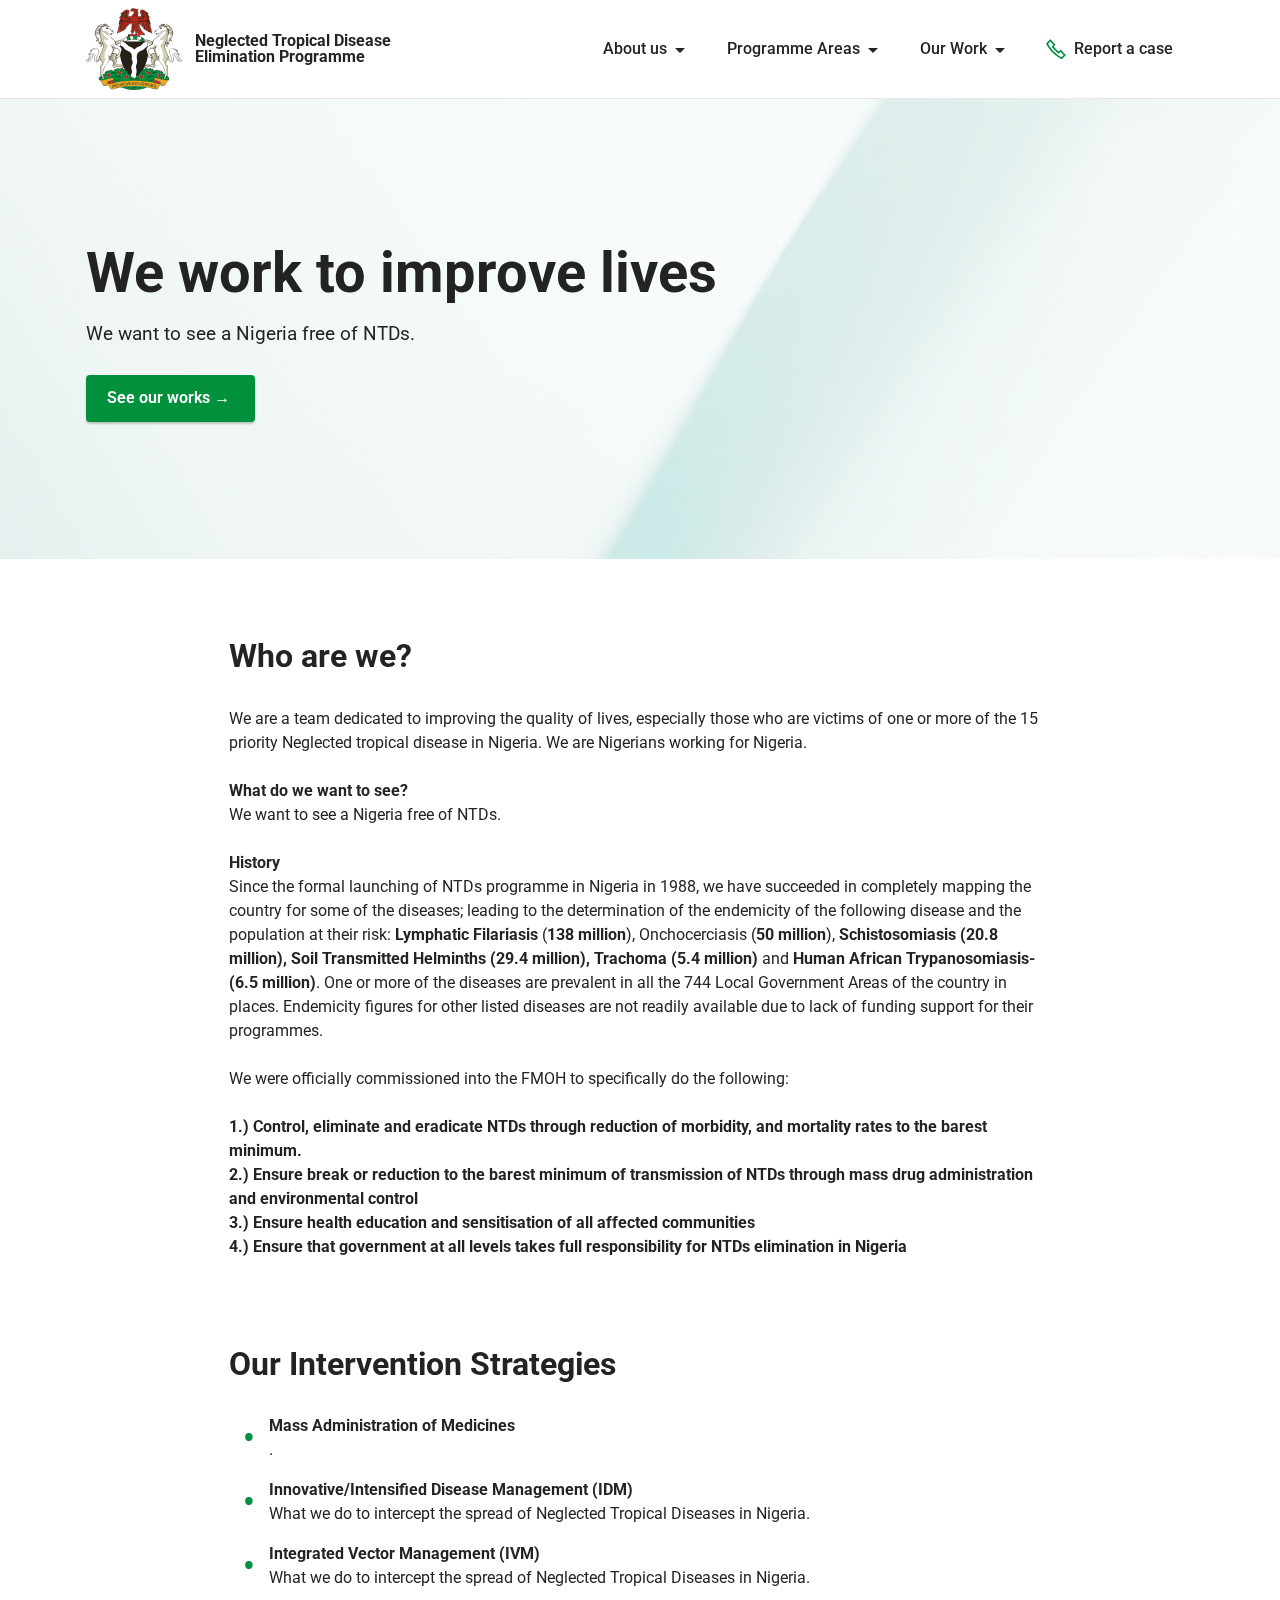
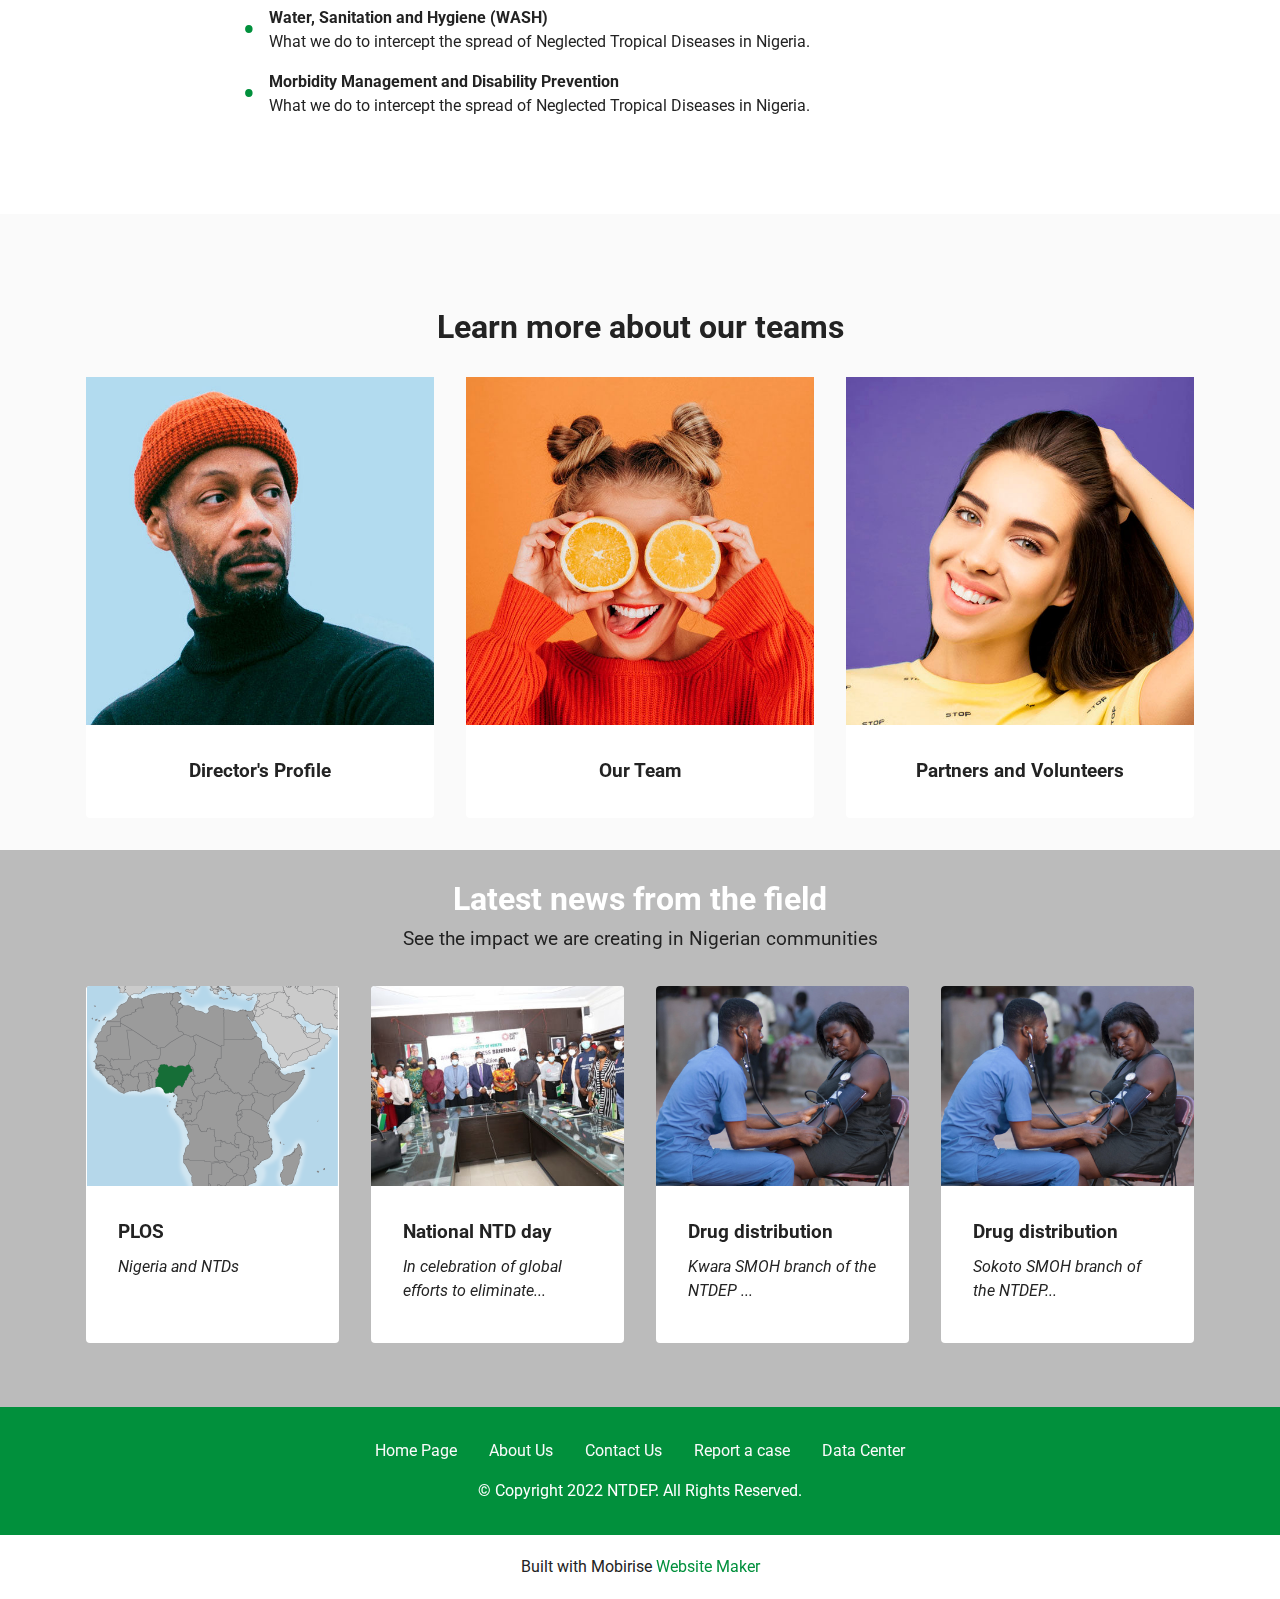
==== about_us.html @ a1d0e427 "correction_page8_9" ====
<!DOCTYPE html>
<html  >
<head>
  <!-- Site made with Mobirise Website Builder v5.6.8, https://mobirise.com -->
  <meta charset="UTF-8">
  <meta http-equiv="X-UA-Compatible" content="IE=edge">
  <meta name="generator" content="Mobirise v5.6.8, mobirise.com">
  <meta name="twitter:card" content="summary_large_image"/>
  <meta name="twitter:image:src" content="">
  <meta property="og:image" content="">
  <meta name="twitter:title" content="About Us">
  <meta name="viewport" content="width=device-width, initial-scale=1, minimum-scale=1">
  <link rel="shortcut icon" href="assets/images/coat-of-arms-of-nigeria.svg" type="image/x-icon">
  <meta name="description" content="">
  
  
  <title>About Us</title>
  <link rel="stylesheet" href="assets/web/assets/mobirise-icons2/mobirise2.css">
  <link rel="stylesheet" href="assets/bootstrap/css/bootstrap.min.css">
  <link rel="stylesheet" href="assets/bootstrap/css/bootstrap-grid.min.css">
  <link rel="stylesheet" href="assets/bootstrap/css/bootstrap-reboot.min.css">
  <link rel="stylesheet" href="assets/parallax/jarallax.css">
  <link rel="stylesheet" href="assets/dropdown/css/style.css">
  <link rel="stylesheet" href="assets/socicon/css/styles.css">
  <link rel="stylesheet" href="assets/theme/css/style.css">
  <link rel="preload" href="https://fonts.googleapis.com/css?family=Roboto:100,100i,300,300i,400,400i,500,500i,700,700i,900,900i&display=swap" as="style" onload="this.onload=null;this.rel='stylesheet'">
  <noscript><link rel="stylesheet" href="https://fonts.googleapis.com/css?family=Roboto:100,100i,300,300i,400,400i,500,500i,700,700i,900,900i&display=swap"></noscript>
  <link rel="preload" as="style" href="assets/mobirise/css/mbr-additional.css"><link rel="stylesheet" href="assets/mobirise/css/mbr-additional.css" type="text/css">
  
  
  
  
</head>
<body>
  
  <section data-bs-version="5.1" class="menu cid-s48OLK6784" once="menu" id="menu1-t">
    
    <nav class="navbar navbar-dropdown navbar-fixed-top navbar-expand-lg">
        <div class="container">
            <div class="navbar-brand">
                <span class="navbar-logo">
                    <a href="index.html">
                        <img src="assets/images/coat-of-arms-of-nigeria.svg" alt="Nigeria" style="height: 5.1rem;">
                    </a>
                </span>
                <span class="navbar-caption-wrap"><a class="navbar-caption text-black display-7" href="https://mobiri.se">Neglected Tropical Disease <br>Elimination Programme</a></span>
            </div>
            <button class="navbar-toggler" type="button" data-toggle="collapse" data-bs-toggle="collapse" data-target="#navbarSupportedContent" data-bs-target="#navbarSupportedContent" aria-controls="navbarNavAltMarkup" aria-expanded="false" aria-label="Toggle navigation">
                <div class="hamburger">
                    <span></span>
                    <span></span>
                    <span></span>
                    <span></span>
                </div>
            </button>
            <div class="collapse navbar-collapse" id="navbarSupportedContent">
                <ul class="navbar-nav nav-dropdown nav-right" data-app-modern-menu="true"><li class="nav-item dropdown"><a class="nav-link link dropdown-toggle text-black display-4" href="https://mobirise.com" data-toggle="dropdown-submenu" data-bs-toggle="dropdown" data-bs-auto-close="outside" aria-expanded="false">About us</a><div class="dropdown-menu" aria-labelledby="dropdown-333"><a class="dropdown-item text-black display-4" href="directors.html">Director's profile</a><a class="dropdown-item text-black display-4" href="core_team.html">Our Team</a><a class="dropdown-item text-black display-4" href="#">Partners</a></div></li>
                    <li class="nav-item dropdown"><a class="nav-link link dropdown-toggle text-black display-4" href="https://mobirise.com" data-toggle="dropdown-submenu" data-bs-toggle="dropdown" data-bs-auto-close="outside" aria-expanded="false">Programme Areas</a><div class="dropdown-menu" aria-labelledby="dropdown-103"><a class="dropdown-item text-black display-4" href="pc_ntd.html">PC-NTDs</a><a class="dropdown-item text-black display-4" href="cm_ntd.html">CM-NTDs</a></div></li><li class="nav-item dropdown"><a class="nav-link link dropdown-toggle text-black display-4" href="https://mobirise.com" data-toggle="dropdown-submenu" data-bs-toggle="dropdown" data-bs-auto-close="outside" aria-expanded="false">Our Work</a><div class="dropdown-menu" aria-labelledby="dropdown-462"><a class="dropdown-item text-black display-4" href="index.html#gallery2-2a">News from the field</a><a class="dropdown-item text-black display-4" href="https://josoga2.shinyapps.io/ntdep/">Data and Publications</a></div></li><li class="nav-item"><a class="nav-link link text-black display-4" href="tel:+2348113724034"><span class="mobi-mbri mobi-mbri-phone mbr-iconfont mbr-iconfont-btn" style="font-size: 20px; color: rgb(1, 144, 60);"></span>Report a case</a></li></ul>
                
                
            </div>
        </div>
    </nav>

</section>

<section data-bs-version="5.1" class="header2 cid-t73mIxD3y8 mbr-parallax-background" id="header2-w">

    

    
    <div class="mbr-overlay" style="opacity: 0.8; background-color: rgb(255, 255, 255);"></div>

    <div class="container">
        <div class="row">
            <div class="col-12 col-lg-7">
                <h1 class="mbr-section-title mbr-fonts-style mb-3 display-1"><strong>We work to improve lives</strong></h1>
                <h2 class="mbr-section-subtitle mbr-fonts-style mb-3 display-5">We want to see a Nigeria free of NTDs.</h2>
                
                <div class="mbr-section-btn mt-3"><a class="btn btn-success display-4" href="https://mobiri.se">See our works →&nbsp;</a></div>
            </div>
        </div>
    </div>
</section>

<section data-bs-version="5.1" class="content5 cid-t73oi6bwWA" id="content5-y">
    
    <div class="container">
        <div class="row justify-content-center">
            <div class="col-md-12 col-lg-9">
                
                <h4 class="mbr-section-subtitle mbr-fonts-style mb-4 display-2"><strong>
                    Who are we?</strong></h4>
                <p class="mbr-text mbr-fonts-style display-7">
                    We are a team dedicated to improving the quality of lives, especially those who are victims of one or more of the 15 priority Neglected tropical disease in Nigeria. We are Nigerians working for Nigeria.<br><br><strong>What do we want to see?<br></strong>We want to see a Nigeria free of NTDs.<br><strong><br>History</strong><br>Since the formal launching of NTDs programme in Nigeria in 1988, we have succeeded in completely mapping the country for some of the diseases; leading to the determination of the endemicity of the following disease and the population at their risk: <strong>Lymphatic Filariasis</strong> (<strong>138 million</strong>), Onchocerciasis (<strong>50 million</strong>), <strong>Schistosomiasis (20.8 million), Soil Transmitted Helminths&nbsp;(29.4 million), Trachoma (5.4 million)</strong> and <strong>Human African Trypanosomiasis-(6.5 million)</strong>. One or more of the diseases are prevalent in all the 744 Local Government Areas of the country in places. Endemicity figures for other listed diseases are not readily available due to lack of funding support for their programmes.<br><br>We were officially commissioned into the FMOH to specifically do the following:<br><br><strong>1.)&nbsp;Control, eliminate and eradicate NTDs through reduction of morbidity, and mortality rates to the barest minimum.</strong><br><strong>2.)&nbsp;Ensure break or reduction to the barest minimum of transmission of NTDs through mass drug administration and environmental control</strong><br><strong>3.)&nbsp;Ensure health education and sensitisation&nbsp;of all affected communities</strong><br><strong>4.)&nbsp;Ensure that government at all levels takes full responsibility for NTDs elimination in Nigeria<br></strong><br><br><br></p>
            </div>
        </div>
    </div>
</section>

<section data-bs-version="5.1" class="content14 cid-t7wceHJjGl" id="content14-2c">
    

    
    
    
    <div class="container">
        <div class="row justify-content-center">
            <div class="col-md-12 col-lg-9">
                    <h3 class="mbr-section-title mbr-fonts-style mb-4 display-2">
                        <strong>Our Intervention Strategies</strong></h3>
                <ul class="list mbr-fonts-style display-7">
                    <li><strong>Mass Administration of Medicines</strong><br>.</li>
                    <li><strong>Innovative/Intensified Disease Management (IDM)</strong><br>What we do to intercept the spread of Neglected Tropical Diseases in Nigeria.</li>
                    <li><strong>Integrated Vector Management (IVM)</strong><br>What we do to intercept the spread of Neglected Tropical Diseases in Nigeria.</li>
                    <li><strong>Water, Sanitation and Hygiene (WASH)</strong><br>What we do to intercept the spread of Neglected Tropical Diseases in Nigeria.</li>
                    <li><strong>Morbidity Management and Disability Prevention<br></strong>What we do to intercept the spread of Neglected Tropical Diseases in Nigeria.</li>
                </ul>
            </div>
        </div>
    </div>
</section>

<section data-bs-version="5.1" class="team1 cid-t73obzsxfj" id="team1-x">
    

    
    
    <div class="container">
        <div class="row justify-content-center">
            <div class="col-12">
                <h3 class="mbr-section-title mbr-fonts-style align-center mb-4 display-2">
                    <strong>Learn more about our teams</strong></h3>
                
            </div>
            <div class="col-sm-6 col-lg-4">
                <div class="card-wrap">
                    <div class="image-wrap">
                        <img src="assets/images/team1.jpg" alt="Mobirise Website Builder">
                    </div>
                    <div class="content-wrap">
                        <h5 class="mbr-section-title card-title mbr-fonts-style align-center m-0 display-5"><strong>Director's Profile</strong></h5>
                        
                        
                        
                        
                    </div>
                </div>
            </div>

            <div class="col-sm-6 col-lg-4">
                <div class="card-wrap">
                    <div class="image-wrap">
                        <img src="assets/images/team2.jpg" alt="Mobirise Website Builder">
                    </div>
                    <div class="content-wrap">
                        <h5 class="mbr-section-title card-title mbr-fonts-style align-center m-0 display-5">
                            <strong>Our Team</strong></h5>
                        
                        
                        
                        
                    </div>
                </div>
            </div>

            <div class="col-sm-6 col-lg-4">
                <div class="card-wrap">
                    <div class="image-wrap">
                        <img src="assets/images/team3.jpg" alt="Mobirise Website Builder">
                    </div>
                    <div class="content-wrap">
                        <h5 class="mbr-section-title card-title mbr-fonts-style align-center m-0 display-5"><strong>Partners and Volunteers</strong></h5>
                        
                        
                        
                        
                    </div>
                </div>
            </div>

            
        </div>
    </div>
</section>

<section data-bs-version="5.1" class="gallery2 cid-t9onYBoP2a" id="gallery2-2d">
    
    
    <div class="container">
        <div class="mbr-section-head">
            <h4 class="mbr-section-title mbr-fonts-style align-center mb-0 display-2"><strong>Latest news from the field</strong></h4>
            <h5 class="mbr-section-subtitle mbr-fonts-style align-center mb-0 mt-2 display-5">
                See the impact we are creating in Nigerian communities</h5>
        </div>
        <div class="row mt-4">
            <div class="item features-image сol-12 col-md-6 col-lg-3">
                <div class="item-wrapper">
                    <div class="item-img">
                        <a href="https://journals.plos.org/plosntds/article?id=10.1371/journal.pntd.0001600"><img src="assets/images/pntd.0001600.g001-506x516.png" alt="Mobirise Website Builder"></a>
                    </div>
                    <div class="item-content">
                        <h5 class="item-title mbr-fonts-style display-5"><strong>PLOS</strong></h5>
                        <h6 class="item-subtitle mbr-fonts-style mt-1 display-7"><em>Nigeria and NTDs</em></h6>
                        
                    </div>
                    
                </div>
            </div><div class="item features-image сol-12 col-md-6 col-lg-3">
                <div class="item-wrapper">
                    <div class="item-img">
                        <a href="https://www.health.gov.ng/index.php?option=com_k2&view=item&id=826:fg-commemorates-2022-world-neglected-tropical-disease-day&Itemid=470"><img src="assets/images/world-ntd-day-506x337.jpg" alt="Mobirise Website Builder" data-slide-to="1" data-bs-slide-to="2"></a>
                    </div>
                    <div class="item-content">
                        <h5 class="item-title mbr-fonts-style display-5"><strong>National NTD day</strong></h5>
                        <h6 class="item-subtitle mbr-fonts-style mt-1 display-7"><em>In celebration of global efforts to eliminate...</em></h6>
                        
                    </div>
                    
                </div>
            </div>
            <div class="item features-image сol-12 col-md-6 col-lg-3">
                <div class="item-wrapper">
                    <div class="item-img">
                        <img src="assets/images/africa-humanitarian-aid-doctor-taking-care-patient-2000x1333.jpg" alt="Mobirise Website Builder" data-slide-to="2">
                    </div>
                    <div class="item-content">
                        <h5 class="item-title mbr-fonts-style display-5"><strong>Drug distribution</strong></h5>
                        <h6 class="item-subtitle mbr-fonts-style mt-1 display-7"><em>Kwara SMOH branch of the NTDEP ...</em></h6>
                        
                    </div>
                    
                </div>
            </div><div class="item features-image сol-12 col-md-6 col-lg-3">
                <div class="item-wrapper">
                    <div class="item-img">
                        <img src="assets/images/africa-humanitarian-aid-doctor-taking-care-patient-2000x1333.jpg" alt="Mobirise Website Builder" data-slide-to="3" data-bs-slide-to="4">
                    </div>
                    <div class="item-content">
                        <h5 class="item-title mbr-fonts-style display-5"><strong>Drug distribution</strong></h5>
                        <h6 class="item-subtitle mbr-fonts-style mt-1 display-7"><em>Sokoto SMOH branch of the NTDEP...</em></h6>
                        
                    </div>
                    
                </div>
            </div>
            
            
        </div>
    </div>
</section>

<section data-bs-version="5.1" class="footer3 cid-t9xx8RBD2m" once="footers" id="footer3-2v">

    

    

    <div class="container">
        <div class="media-container-row align-center mbr-white">
            <div class="row row-links">
                <ul class="foot-menu">
                    
                    
                    
                    
                    
                <li class="foot-menu-item mbr-fonts-style display-7"><a href="index.html" class="text-white">Home Page</a></li><li class="foot-menu-item mbr-fonts-style display-7"><a href="about_us.html" class="text-white">About Us</a></li><li class="foot-menu-item mbr-fonts-style display-7"><a href="index.html#contacts3-r" class="text-white">Contact Us</a></li><li class="foot-menu-item mbr-fonts-style display-7"><a href="tel:+2348113724034" class="text-white">Report a case</a></li><li class="foot-menu-item mbr-fonts-style display-7"><a href="https://josoga2.shinyapps.io/ntdep/" class="text-white">Data Center</a></li></ul>
            </div>
            
            <div class="row row-copirayt">
                <p class="mbr-text mb-0 mbr-fonts-style mbr-white align-center display-7">
                    © Copyright 2022 NTDEP. All Rights Reserved.
                </p>
            </div>
        </div>
    </div>
</section><section class="display-7" style="padding: 0;align-items: center;justify-content: center;flex-wrap: wrap;    align-content: center;display: flex;position: relative;height: 4rem;"><a href="https://mobiri.se/" style="flex: 1 1;height: 4rem;position: absolute;width: 100%;z-index: 1;"><img alt="" style="height: 4rem;" src="[data-uri]"></a><p style="margin: 0;text-align: center;" class="display-7">Built with Mobirise &#8204;</p><a style="z-index:1" href="https://mobirise.com/website-maker.html">Website Maker</a></section><script src="assets/bootstrap/js/bootstrap.bundle.min.js"></script>  <script src="assets/parallax/jarallax.js"></script>  <script src="assets/smoothscroll/smooth-scroll.js"></script>  <script src="assets/ytplayer/index.js"></script>  <script src="assets/dropdown/js/navbar-dropdown.js"></script>  <script src="assets/theme/js/script.js"></script>  
  
  
 <div id="scrollToTop" class="scrollToTop mbr-arrow-up"><a style="text-align: center;"><i class="mbr-arrow-up-icon mbr-arrow-up-icon-cm cm-icon cm-icon-smallarrow-up"></i></a></div>
  </body>
</html>
---- assets/web/assets/mobirise-icons2/mobirise2.css ----
@font-face {
  font-family: 'Moririse2';
  font-display: swap;
  src:  url('mobirise2.eot?f2bix4');
  src:  url('mobirise2.eot?f2bix4#iefix') format('embedded-opentype'),
    url('mobirise2.ttf?f2bix4') format('truetype'),
    url('mobirise2.woff?f2bix4') format('woff'),
    url('mobirise2.svg?f2bix4#mobirise2') format('svg');
  font-weight: normal;
  font-style: normal;
}

[class^="mobi-"], [class*=" mobi-"] {
  /* use !important to prevent issues with browser extensions that change fonts */
  font-family: 'Moririse2' !important;
  speak: none;
  font-style: normal;
  font-weight: normal;
  font-variant: normal;
  text-transform: none;
  line-height: 1;

  /* Better Font Rendering =========== */
  -webkit-font-smoothing: antialiased;
  -moz-osx-font-smoothing: grayscale;
}

.mobi-mbri-add-submenu:before {
  content: "\e900";
}
.mobi-mbri-alert:before {
  content: "\e901";
}
.mobi-mbri-align-center:before {
  content: "\e902";
}
.mobi-mbri-align-justify:before {
  content: "\e903";
}
.mobi-mbri-align-left:before {
  content: "\e904";
}
.mobi-mbri-align-right:before {
  content: "\e905";
}
.mobi-mbri-android:before {
  content: "\e906";
}
.mobi-mbri-apple:before {
  content: "\e907";
}
.mobi-mbri-arrow-down:before {
  content: "\e908";
}
.mobi-mbri-arrow-next:before {
  content: "\e909";
}
.mobi-mbri-arrow-prev:before {
  content: "\e90a";
}
.mobi-mbri-arrow-up:before {
  content: "\e90b";
}
.mobi-mbri-bold:before {
  content: "\e90c";
}
.mobi-mbri-bookmark:before {
  content: "\e90d";
}
.mobi-mbri-bootstrap:before {
  content: "\e90e";
}
.mobi-mbri-briefcase:before {
  content: "\e90f";
}
.mobi-mbri-browse:before {
  content: "\e910";
}
.mobi-mbri-bulleted-list:before {
  content: "\e911";
}
.mobi-mbri-calendar:before {
  content: "\e912";
}
.mobi-mbri-camera:before {
  content: "\e913";
}
.mobi-mbri-cart-add:before {
  content: "\e914";
}
.mobi-mbri-cart-full:before {
  content: "\e915";
}
.mobi-mbri-cash:before {
  content: "\e916";
}
.mobi-mbri-change-style:before {
  content: "\e917";
}
.mobi-mbri-chat:before {
  content: "\e918";
}
.mobi-mbri-clock:before {
  content: "\e919";
}
.mobi-mbri-close:before {
  content: "\e91a";
}
.mobi-mbri-cloud:before {
  content: "\e91b";
}
.mobi-mbri-code:before {
  content: "\e91c";
}
.mobi-mbri-contact-form:before {
  content: "\e91d";
}
.mobi-mbri-credit-card:before {
  content: "\e91e";
}
.mobi-mbri-cursor-click:before {
  content: "\e91f";
}
.mobi-mbri-cust-feedback:before {
  content: "\e920";
}
.mobi-mbri-database:before {
  content: "\e921";
}
.mobi-mbri-delivery:before {
  content: "\e922";
}
.mobi-mbri-desktop:before {
  content: "\e923";
}
.mobi-mbri-devices:before {
  content: "\e924";
}
.mobi-mbri-down:before {
  content: "\e925";
}
.mobi-mbri-download-2:before {
  content: "\e926";
}
.mobi-mbri-download:before {
  content: "\e927";
}
.mobi-mbri-drag-n-drop-2:before {
  content: "\e928";
}
.mobi-mbri-drag-n-drop:before {
  content: "\e929";
}
.mobi-mbri-edit-2:before {
  content: "\e92a";
}
.mobi-mbri-edit:before {
  content: "\e92b";
}
.mobi-mbri-error:before {
  content: "\e92c";
}
.mobi-mbri-extension:before {
  content: "\e92d";
}
.mobi-mbri-features:before {
  content: "\e92e";
}
.mobi-mbri-file:before {
  content: "\e92f";
}
.mobi-mbri-flag:before {
  content: "\e930";
}
.mobi-mbri-folder:before {
  content: "\e931";
}
.mobi-mbri-gift:before {
  content: "\e932";
}
.mobi-mbri-github:before {
  content: "\e933";
}
.mobi-mbri-globe-2:before {
  content: "\e934";
}
.mobi-mbri-globe:before {
  content: "\e935";
}
.mobi-mbri-growing-chart:before {
  content: "\e936";
}
.mobi-mbri-hearth:before {
  content: "\e937";
}
.mobi-mbri-help:before {
  content: "\e938";
}
.mobi-mbri-home:before {
  content: "\e939";
}
.mobi-mbri-hot-cup:before {
  content: "\e93a";
}
.mobi-mbri-idea:before {
  content: "\e93b";
}
.mobi-mbri-image-gallery:before {
  content: "\e93c";
}
.mobi-mbri-image-slider:before {
  content: "\e93d";
}
.mobi-mbri-info:before {
  content: "\e93e";
}
.mobi-mbri-italic:before {
  content: "\e93f";
}
.mobi-mbri-key:before {
  content: "\e940";
}
.mobi-mbri-laptop:before {
  content: "\e941";
}
.mobi-mbri-layers:before {
  content: "\e942";
}
.mobi-mbri-left-right:before {
  content: "\e943";
}
.mobi-mbri-left:before {
  content: "\e944";
}
.mobi-mbri-letter:before {
  content: "\e945";
}
.mobi-mbri-like:before {
  content: "\e946";
}
.mobi-mbri-link:before {
  content: "\e947";
}
.mobi-mbri-lock:before {
  content: "\e948";
}
.mobi-mbri-login:before {
  content: "\e949";
}
.mobi-mbri-logout:before {
  content: "\e94a";
}
.mobi-mbri-magic-stick:before {
  content: "\e94b";
}
.mobi-mbri-map-pin:before {
  content: "\e94c";
}
.mobi-mbri-menu:before {
  content: "\e94d";
}
.mobi-mbri-mobile-2:before {
  content: "\e94e";
}
.mobi-mbri-mobile-horizontal:before {
  content: "\e94f";
}
.mobi-mbri-mobile:before {
  content: "\e950";
}
.mobi-mbri-mobirise:before {
  content: "\e951";
}
.mobi-mbri-more-horizontal:before {
  content: "\e952";
}
.mobi-mbri-more-vertical:before {
  content: "\e953";
}
.mobi-mbri-music:before {
  content: "\e954";
}
.mobi-mbri-new-file:before {
  content: "\e955";
}
.mobi-mbri-numbered-list:before {
  content: "\e956";
}
.mobi-mbri-opened-folder:before {
  content: "\e957";
}
.mobi-mbri-pages:before {
  content: "\e958";
}
.mobi-mbri-paper-plane:before {
  content: "\e959";
}
.mobi-mbri-paperclip:before {
  content: "\e95a";
}
.mobi-mbri-phone:before {
  content: "\e95b";
}
.mobi-mbri-photo:before {
  content: "\e95c";
}
.mobi-mbri-photos:before {
  content: "\e95d";
}
.mobi-mbri-pin:before {
  content: "\e95e";
}
.mobi-mbri-play:before {
  content: "\e95f";
}
.mobi-mbri-plus:before {
  content: "\e960";
}
.mobi-mbri-preview:before {
  content: "\e961";
}
.mobi-mbri-print:before {
  content: "\e962";
}
.mobi-mbri-protect:before {
  content: "\e963";
}
.mobi-mbri-question:before {
  content: "\e964";
}
.mobi-mbri-quote-left:before {
  content: "\e965";
}
.mobi-mbri-quote-right:before {
  content: "\e966";
}
.mobi-mbri-redo:before {
  content: "\e967";
}
.mobi-mbri-refresh:before {
  content: "\e968";
}
.mobi-mbri-responsive-2:before {
  content: "\e969";
}
.mobi-mbri-responsive:before {
  content: "\e96a";
}
.mobi-mbri-right:before {
  content: "\e96b";
}
.mobi-mbri-rocket:before {
  content: "\e96c";
}
.mobi-mbri-sad-face:before {
  content: "\e96d";
}
.mobi-mbri-sale:before {
  content: "\e96e";
}
.mobi-mbri-save:before {
  content: "\e96f";
}
.mobi-mbri-search:before {
  content: "\e970";
}
.mobi-mbri-setting-2:before {
  content: "\e971";
}
.mobi-mbri-setting-3:before {
  content: "\e972";
}
.mobi-mbri-setting:before {
  content: "\e973";
}
.mobi-mbri-share:before {
  content: "\e974";
}
.mobi-mbri-shopping-bag:before {
  content: "\e975";
}
.mobi-mbri-shopping-basket:before {
  content: "\e976";
}
.mobi-mbri-shopping-cart:before {
  content: "\e977";
}
.mobi-mbri-sites:before {
  content: "\e978";
}
.mobi-mbri-smile-face:before {
  content: "\e979";
}
.mobi-mbri-speed:before {
  content: "\e97a";
}
.mobi-mbri-star:before {
  content: "\e97b";
}
.mobi-mbri-success:before {
  content: "\e97c";
}
.mobi-mbri-sun:before {
  content: "\e97d";
}
.mobi-mbri-sun2:before {
  content: "\e97e";
}
.mobi-mbri-tablet-vertical:before {
  content: "\e97f";
}
.mobi-mbri-tablet:before {
  content: "\e980";
}
.mobi-mbri-target:before {
  content: "\e981";
}
.mobi-mbri-timer:before {
  content: "\e982";
}
.mobi-mbri-to-ftp:before {
  content: "\e983";
}
.mobi-mbri-to-local-drive:before {
  content: "\e984";
}
.mobi-mbri-touch-swipe:before {
  content: "\e985";
}
.mobi-mbri-touch:before {
  content: "\e986";
}
.mobi-mbri-trash:before {
  content: "\e987";
}
.mobi-mbri-underline:before {
  content: "\e988";
}
.mobi-mbri-undo:before {
  content: "\e989";
}
.mobi-mbri-unlink:before {
  content: "\e98a";
}
.mobi-mbri-unlock:before {
  content: "\e98b";
}
.mobi-mbri-up-down:before {
  content: "\e98c";
}
.mobi-mbri-up:before {
  content: "\e98d";
}
.mobi-mbri-update:before {
  content: "\e98e";
}
.mobi-mbri-upload-2:before {
  content: "\e98f";
}
.mobi-mbri-upload:before {
  content: "\e990";
}
.mobi-mbri-user-2:before {
  content: "\e991";
}
.mobi-mbri-user:before {
  content: "\e992";
}
.mobi-mbri-users:before {
  content: "\e993";
}
.mobi-mbri-video-play:before {
  content: "\e994";
}
.mobi-mbri-video:before {
  content: "\e995";
}
.mobi-mbri-watch:before {
  content: "\e996";
}
.mobi-mbri-website-theme-2:before {
  content: "\e997";
}
.mobi-mbri-website-theme:before {
  content: "\e998";
}
.mobi-mbri-wifi:before {
  content: "\e999";
}
.mobi-mbri-windows:before {
  content: "\e99a";
}
.mobi-mbri-zoom-in:before {
  content: "\e99b";
}
.mobi-mbri-zoom-out:before {
  content: "\e99c";
}
---- assets/parallax/jarallax.css ----
.jarallax {
    position: relative;
    z-index: 0;
}
.jarallax > .jarallax-img {
    position: absolute;
    object-fit: cover;
    /* support for plugin https://github.com/bfred-it/object-fit-images */
    font-family: 'object-fit: cover;';
    top: 0;
    left: 0;
    width: 100%;
    height: 100%;
    z-index: -1;
}
---- assets/dropdown/css/style.css ----
.navbar-dropdown {
  left: 0;
  padding: 0;
  position: absolute;
  right: 0;
  top: 0;
  transition: all 0.45s ease;
  z-index: 1030;
  background: #282828; }
  .navbar-dropdown .navbar-logo {
    margin-right: 0.8rem;
    transition: margin 0.3s ease-in-out;
    vertical-align: middle; }
    .navbar-dropdown .navbar-logo img {
      height: 3.125rem;
      transition: all 0.3s ease-in-out; }
    .navbar-dropdown .navbar-logo.mbr-iconfont {
      font-size: 3.125rem;
      line-height: 3.125rem; }
  .navbar-dropdown .navbar-caption {
    font-weight: 700;
    white-space: normal;
    vertical-align: -4px;
    line-height: 3.125rem !important; }
    .navbar-dropdown .navbar-caption, .navbar-dropdown .navbar-caption:hover {
      color: inherit;
      text-decoration: none; }
  .navbar-dropdown .mbr-iconfont + .navbar-caption {
    vertical-align: -1px; }
  .navbar-dropdown.navbar-fixed-top {
    position: fixed; }
  .navbar-dropdown .navbar-brand span {
    vertical-align: -4px; }
  .navbar-dropdown.bg-color.transparent {
    background: none; }
  .navbar-dropdown.navbar-short .navbar-brand {
    padding: 0.625rem 0; }
    .navbar-dropdown.navbar-short .navbar-brand span {
      vertical-align: -1px; }
  .navbar-dropdown.navbar-short .navbar-caption {
    line-height: 2.375rem !important;
    vertical-align: -2px; }
  .navbar-dropdown.navbar-short .navbar-logo {
    margin-right: 0.5rem; }
    .navbar-dropdown.navbar-short .navbar-logo img {
      height: 2.375rem; }
    .navbar-dropdown.navbar-short .navbar-logo.mbr-iconfont {
      font-size: 2.375rem;
      line-height: 2.375rem; }
  .navbar-dropdown.navbar-short .mbr-table-cell {
    height: 3.625rem; }
  .navbar-dropdown .navbar-close {
    left: 0.6875rem;
    position: fixed;
    top: 0.75rem;
    z-index: 1000; }
  .navbar-dropdown .hamburger-icon {
    content: "";
    display: inline-block;
    vertical-align: middle;
    width: 16px;
    -webkit-box-shadow: 0 -6px 0 1px #282828,0 0 0 1px #282828,0 6px 0 1px #282828;
    -moz-box-shadow: 0 -6px 0 1px #282828,0 0 0 1px #282828,0 6px 0 1px #282828;
    box-shadow: 0 -6px 0 1px #282828,0 0 0 1px #282828,0 6px 0 1px #282828; }

.dropdown-menu .dropdown-toggle[data-toggle="dropdown-submenu"]::after {
  border-bottom: 0.35em solid transparent;
  border-left: 0.35em solid;
  border-right: 0;
  border-top: 0.35em solid transparent;
  margin-left: 0.3rem; }

.dropdown-menu .dropdown-item:focus {
  outline: 0; }

.nav-dropdown {
  font-size: 0.75rem;
  font-weight: 500;
  height: auto !important; }
  .nav-dropdown .nav-btn {
    padding-left: 1rem; }
  .nav-dropdown .link {
    margin: .667em 1.667em;
    font-weight: 500;
    padding: 0;
    transition: color .2s ease-in-out; }
    .nav-dropdown .link.dropdown-toggle {
      margin-right: 2.583em; }
      .nav-dropdown .link.dropdown-toggle::after {
        margin-left: .25rem;
        border-top: 0.35em solid;
        border-right: 0.35em solid transparent;
        border-left: 0.35em solid transparent;
        border-bottom: 0; }
      .nav-dropdown .link.dropdown-toggle[aria-expanded="true"] {
        margin: 0;
        padding: 0.667em 3.263em  0.667em 1.667em; }
  .nav-dropdown .link::after,
  .nav-dropdown .dropdown-item::after {
    color: inherit; }
  .nav-dropdown .btn {
    font-size: 0.75rem;
    font-weight: 700;
    letter-spacing: 0;
    margin-bottom: 0;
    padding-left: 1.25rem;
    padding-right: 1.25rem; }
  .nav-dropdown .dropdown-menu {
    border-radius: 0;
    border: 0;
    left: 0;
    margin: 0;
    padding-bottom: 1.25rem;
    padding-top: 1.25rem;
    position: relative; }
  .nav-dropdown .dropdown-submenu {
    margin-left: 0.125rem;
    top: 0; }
  .nav-dropdown .dropdown-item {
    font-weight: 500;
    line-height: 2;
    padding: 0.3846em 4.615em 0.3846em 1.5385em;
    position: relative;
    transition: color .2s ease-in-out, background-color .2s ease-in-out; }
    .nav-dropdown .dropdown-item::after {
      margin-top: -0.3077em;
      position: absolute;
      right: 1.1538em;
      top: 50%; }
    .nav-dropdown .dropdown-item:focus, .nav-dropdown .dropdown-item:hover {
      background: none; }

@media (max-width: 767px) {
  .nav-dropdown.navbar-toggleable-sm {
    bottom: 0;
    display: none;
    left: 0;
    overflow-x: hidden;
    position: fixed;
    top: 0;
    transform: translateX(-100%);
    -ms-transform: translateX(-100%);
    -webkit-transform: translateX(-100%);
    width: 18.75rem;
    z-index: 999; } }
.nav-dropdown.navbar-toggleable-xl {
  bottom: 0;
  display: none;
  left: 0;
  overflow-x: hidden;
  position: fixed;
  top: 0;
  transform: translateX(-100%);
  -ms-transform: translateX(-100%);
  -webkit-transform: translateX(-100%);
  width: 18.75rem;
  z-index: 999; }

.nav-dropdown-sm {
  display: block !important;
  overflow-x: hidden;
  overflow: auto;
  padding-top: 3.875rem; }
  .nav-dropdown-sm::after {
    content: "";
    display: block;
    height: 3rem;
    width: 100%; }
  .nav-dropdown-sm.collapse.in ~ .navbar-close {
    display: block !important; }
  .nav-dropdown-sm.collapsing, .nav-dropdown-sm.collapse.in {
    transform: translateX(0);
    -ms-transform: translateX(0);
    -webkit-transform: translateX(0);
    transition: all 0.25s ease-out;
    -webkit-transition: all 0.25s ease-out;
    background: #282828; }
  .nav-dropdown-sm.collapsing[aria-expanded="false"] {
    transform: translateX(-100%);
    -ms-transform: translateX(-100%);
    -webkit-transform: translateX(-100%); }
  .nav-dropdown-sm .nav-item {
    display: block;
    margin-left: 0 !important;
    padding-left: 0; }
  .nav-dropdown-sm .link,
  .nav-dropdown-sm .dropdown-item {
    border-top: 1px dotted rgba(255, 255, 255, 0.1);
    font-size: 0.8125rem;
    line-height: 1.6;
    margin: 0 !important;
    padding: 0.875rem 2.4rem 0.875rem 1.5625rem !important;
    position: relative;
    white-space: normal; }
    .nav-dropdown-sm .link:focus, .nav-dropdown-sm .link:hover,
    .nav-dropdown-sm .dropdown-item:focus,
    .nav-dropdown-sm .dropdown-item:hover {
      background: rgba(0, 0, 0, 0.2) !important;
      color: #c0a375; }
  .nav-dropdown-sm .nav-btn {
    position: relative;
    padding: 1.5625rem 1.5625rem 0 1.5625rem; }
    .nav-dropdown-sm .nav-btn::before {
      border-top: 1px dotted rgba(255, 255, 255, 0.1);
      content: "";
      left: 0;
      position: absolute;
      top: 0;
      width: 100%; }
    .nav-dropdown-sm .nav-btn + .nav-btn {
      padding-top: 0.625rem; }
      .nav-dropdown-sm .nav-btn + .nav-btn::before {
        display: none; }
  .nav-dropdown-sm .btn {
    padding: 0.625rem 0; }
  .nav-dropdown-sm .dropdown-toggle[data-toggle="dropdown-submenu"]::after {
    margin-left: .25rem;
    border-top: 0.35em solid;
    border-right: 0.35em solid transparent;
    border-left: 0.35em solid transparent;
    border-bottom: 0; }
  .nav-dropdown-sm .dropdown-toggle[data-toggle="dropdown-submenu"][aria-expanded="true"]::after {
    border-top: 0;
    border-right: 0.35em solid transparent;
    border-left: 0.35em solid transparent;
    border-bottom: 0.35em solid; }
  .nav-dropdown-sm .dropdown-menu {
    margin: 0;
    padding: 0;
    position: relative;
    top: 0;
    left: 0;
    width: 100%;
    border: 0;
    float: none;
    border-radius: 0;
    background: none; }
  .nav-dropdown-sm .dropdown-submenu {
    left: 100%;
    margin-left: 0.125rem;
    margin-top: -1.25rem;
    top: 0; }

.navbar-toggleable-sm .nav-dropdown .dropdown-menu {
  position: absolute; }

.navbar-toggleable-sm .nav-dropdown .dropdown-submenu {
  left: 100%;
  margin-left: 0.125rem;
  margin-top: -1.25rem;
  top: 0; }

.navbar-toggleable-sm.opened .nav-dropdown .dropdown-menu {
  position: relative; }

.navbar-toggleable-sm.opened .nav-dropdown .dropdown-submenu {
  left: 0;
  margin-left: 00rem;
  margin-top: 0rem;
  top: 0; }

.is-builder .nav-dropdown.collapsing {
  transition: none !important; }
---- assets/socicon/css/styles.css ----
@charset "UTF-8";

@font-face {
  font-family: 'Socicon';
  src:  url('../fonts/socicon.eot');
  src:  url('../fonts/socicon.eot?#iefix') format('embedded-opentype'),
    url('../fonts/socicon.woff2') format('woff2'),
    url('../fonts/socicon.ttf') format('truetype'),
    url('../fonts/socicon.woff') format('woff'),
    url('../fonts/socicon.svg#socicon') format('svg');
  font-weight: normal;
  font-style: normal;
  font-display: swap;
}

[data-icon]:before {
  font-family: "socicon" !important;
  content: attr(data-icon);
  font-style: normal !important;
  font-weight: normal !important;
  font-variant: normal !important;
  text-transform: none !important;
  speak: none;
  line-height: 1;
  -webkit-font-smoothing: antialiased;
  -moz-osx-font-smoothing: grayscale;
}

[class^="socicon-"], [class*=" socicon-"] {
  /* use !important to prevent issues with browser extensions that change fonts */
  font-family: 'Socicon' !important;
  speak: none;
  font-style: normal;
  font-weight: normal;
  font-variant: normal;
  text-transform: none;
  line-height: 1;

  /* Better Font Rendering =========== */
  -webkit-font-smoothing: antialiased;
  -moz-osx-font-smoothing: grayscale;
}

.socicon-eitaa:before {
  content: "\e97c";
}
.socicon-soroush:before {
  content: "\e97d";
}
.socicon-bale:before {
  content: "\e97e";
}
.socicon-zazzle:before {
  content: "\e97b";
}
.socicon-society6:before {
  content: "\e97a";
}
.socicon-redbubble:before {
  content: "\e979";
}
.socicon-avvo:before {
  content: "\e978";
}
.socicon-stitcher:before {
  content: "\e977";
}
.socicon-googlehangouts:before {
  content: "\e974";
}
.socicon-dlive:before {
  content: "\e975";
}
.socicon-vsco:before {
  content: "\e976";
}
.socicon-flipboard:before {
  content: "\e973";
}
.socicon-ubuntu:before {
  content: "\e958";
}
.socicon-artstation:before {
  content: "\e959";
}
.socicon-invision:before {
  content: "\e95a";
}
.socicon-torial:before {
  content: "\e95b";
}
.socicon-collectorz:before {
  content: "\e95c";
}
.socicon-seenthis:before {
  content: "\e95d";
}
.socicon-googleplaymusic:before {
  content: "\e95e";
}
.socicon-debian:before {
  content: "\e95f";
}
.socicon-filmfreeway:before {
  content: "\e960";
}
.socicon-gnome:before {
  content: "\e961";
}
.socicon-itchio:before {
  content: "\e962";
}
.socicon-jamendo:before {
  content: "\e963";
}
.socicon-mix:before {
  content: "\e964";
}
.socicon-sharepoint:before {
  content: "\e965";
}
.socicon-tinder:before {
  content: "\e966";
}
.socicon-windguru:before {
  content: "\e967";
}
.socicon-cdbaby:before {
  content: "\e968";
}
.socicon-elementaryos:before {
  content: "\e969";
}
.socicon-stage32:before {
  content: "\e96a";
}
.socicon-tiktok:before {
  content: "\e96b";
}
.socicon-gitter:before {
  content: "\e96c";
}
.socicon-letterboxd:before {
  content: "\e96d";
}
.socicon-threema:before {
  content: "\e96e";
}
.socicon-splice:before {
  content: "\e96f";
}
.socicon-metapop:before {
  content: "\e970";
}
.socicon-naver:before {
  content: "\e971";
}
.socicon-remote:before {
  content: "\e972";
}
.socicon-internet:before {
  content: "\e957";
}
.socicon-moddb:before {
  content: "\e94b";
}
.socicon-indiedb:before {
  content: "\e94c";
}
.socicon-traxsource:before {
  content: "\e94d";
}
.socicon-gamefor:before {
  content: "\e94e";
}
.socicon-pixiv:before {
  content: "\e94f";
}
.socicon-myanimelist:before {
  content: "\e950";
}
.socicon-blackberry:before {
  content: "\e951";
}
.socicon-wickr:before {
  content: "\e952";
}
.socicon-spip:before {
  content: "\e953";
}
.socicon-napster:before {
  content: "\e954";
}
.socicon-beatport:before {
  content: "\e955";
}
.socicon-hackerone:before {
  content: "\e956";
}
.socicon-hackernews:before {
  content: "\e946";
}
.socicon-smashwords:before {
  content: "\e947";
}
.socicon-kobo:before {
  content: "\e948";
}
.socicon-bookbub:before {
  content: "\e949";
}
.socicon-mailru:before {
  content: "\e94a";
}
.socicon-gitlab:before {
  content: "\e945";
}
.socicon-instructables:before {
  content: "\e944";
}
.socicon-portfolio:before {
  content: "\e943";
}
.socicon-codered:before {
  content: "\e940";
}
.socicon-origin:before {
  content: "\e941";
}
.socicon-nextdoor:before {
  content: "\e942";
}
.socicon-udemy:before {
  content: "\e93f";
}
.socicon-livemaster:before {
  content: "\e93e";
}
.socicon-crunchbase:before {
  content: "\e93b";
}
.socicon-homefy:before {
  content: "\e93c";
}
.socicon-calendly:before {
  content: "\e93d";
}
.socicon-realtor:before {
  content: "\e90f";
}
.socicon-tidal:before {
  content: "\e910";
}
.socicon-qobuz:before {
  content: "\e911";
}
.socicon-natgeo:before {
  content: "\e912";
}
.socicon-mastodon:before {
  content: "\e913";
}
.socicon-unsplash:before {
  content: "\e914";
}
.socicon-homeadvisor:before {
  content: "\e915";
}
.socicon-angieslist:before {
  content: "\e916";
}
.socicon-codepen:before {
  content: "\e917";
}
.socicon-slack:before {
  content: "\e918";
}
.socicon-openaigym:before {
  content: "\e919";
}
.socicon-logmein:before {
  content: "\e91a";
}
.socicon-fiverr:before {
  content: "\e91b";
}
.socicon-gotomeeting:before {
  content: "\e91c";
}
.socicon-aliexpress:before {
  content: "\e91d";
}
.socicon-guru:before {
  content: "\e91e";
}
.socicon-appstore:before {
  content: "\e91f";
}
.socicon-homes:before {
  content: "\e920";
}
.socicon-zoom:before {
  content: "\e921";
}
.socicon-alibaba:before {
  content: "\e922";
}
.socicon-craigslist:before {
  content: "\e923";
}
.socicon-wix:before {
  content: "\e924";
}
.socicon-redfin:before {
  content: "\e925";
}
.socicon-googlecalendar:before {
  content: "\e926";
}
.socicon-shopify:before {
  content: "\e927";
}
.socicon-freelancer:before {
  content: "\e928";
}
.socicon-seedrs:before {
  content: "\e929";
}
.socicon-bing:before {
  content: "\e92a";
}
.socicon-doodle:before {
  content: "\e92b";
}
.socicon-bonanza:before {
  content: "\e92c";
}
.socicon-squarespace:before {
  content: "\e92d";
}
.socicon-toptal:before {
  content: "\e92e";
}
.socicon-gust:before {
  content: "\e92f";
}
.socicon-ask:before {
  content: "\e930";
}
.socicon-trulia:before {
  content: "\e931";
}
.socicon-loomly:before {
  content: "\e932";
}
.socicon-ghost:before {
  content: "\e933";
}
.socicon-upwork:before {
  content: "\e934";
}
.socicon-fundable:before {
  content: "\e935";
}
.socicon-booking:before {
  content: "\e936";
}
.socicon-googlemaps:before {
  content: "\e937";
}
.socicon-zillow:before {
  content: "\e938";
}
.socicon-niconico:before {
  content: "\e939";
}
.socicon-toneden:before {
  content: "\e93a";
}
.socicon-augment:before {
  content: "\e908";
}
.socicon-bitbucket:before {
  content: "\e909";
}
.socicon-fyuse:before {
  content: "\e90a";
}
.socicon-yt-gaming:before {
  content: "\e90b";
}
.socicon-sketchfab:before {
  content: "\e90c";
}
.socicon-mobcrush:before {
  content: "\e90d";
}
.socicon-microsoft:before {
  content: "\e90e";
}
.socicon-pandora:before {
  content: "\e907";
}
.socicon-messenger:before {
  content: "\e906";
}
.socicon-gamewisp:before {
  content: "\e905";
}
.socicon-bloglovin:before {
  content: "\e904";
}
.socicon-tunein:before {
  content: "\e903";
}
.socicon-gamejolt:before {
  content: "\e901";
}
.socicon-trello:before {
  content: "\e902";
}
.socicon-spreadshirt:before {
  content: "\e900";
}
.socicon-500px:before {
  content: "\e000";
}
.socicon-8tracks:before {
  content: "\e001";
}
.socicon-airbnb:before {
  content: "\e002";
}
.socicon-alliance:before {
  content: "\e003";
}
.socicon-amazon:before {
  content: "\e004";
}
.socicon-amplement:before {
  content: "\e005";
}
.socicon-android:before {
  content: "\e006";
}
.socicon-angellist:before {
  content: "\e007";
}
.socicon-apple:before {
  content: "\e008";
}
.socicon-appnet:before {
  content: "\e009";
}
.socicon-baidu:before {
  content: "\e00a";
}
.socicon-bandcamp:before {
  content: "\e00b";
}
.socicon-battlenet:before {
  content: "\e00c";
}
.socicon-mixer:before {
  content: "\e00d";
}
.socicon-bebee:before {
  content: "\e00e";
}
.socicon-bebo:before {
  content: "\e00f";
}
.socicon-behance:before {
  content: "\e010";
}
.socicon-blizzard:before {
  content: "\e011";
}
.socicon-blogger:before {
  content: "\e012";
}
.socicon-buffer:before {
  content: "\e013";
}
.socicon-chrome:before {
  content: "\e014";
}
.socicon-coderwall:before {
  content: "\e015";
}
.socicon-curse:before {
  content: "\e016";
}
.socicon-dailymotion:before {
  content: "\e017";
}
.socicon-deezer:before {
  content: "\e018";
}
.socicon-delicious:before {
  content: "\e019";
}
.socicon-deviantart:before {
  content: "\e01a";
}
.socicon-diablo:before {
  content: "\e01b";
}
.socicon-digg:before {
  content: "\e01c";
}
.socicon-discord:before {
  content: "\e01d";
}
.socicon-disqus:before {
  content: "\e01e";
}
.socicon-douban:before {
  content: "\e01f";
}
.socicon-draugiem:before {
  content: "\e020";
}
.socicon-dribbble:before {
  content: "\e021";
}
.socicon-drupal:before {
  content: "\e022";
}
.socicon-ebay:before {
  content: "\e023";
}
.socicon-ello:before {
  content: "\e024";
}
.socicon-endomodo:before {
  content: "\e025";
}
.socicon-envato:before {
  content: "\e026";
}
.socicon-etsy:before {
  content: "\e027";
}
.socicon-facebook:before {
  content: "\e028";
}
.socicon-feedburner:before {
  content: "\e029";
}
.socicon-filmweb:before {
  content: "\e02a";
}
.socicon-firefox:before {
  content: "\e02b";
}
.socicon-flattr:before {
  content: "\e02c";
}
.socicon-flickr:before {
  content: "\e02d";
}
.socicon-formulr:before {
  content: "\e02e";
}
.socicon-forrst:before {
  content: "\e02f";
}
.socicon-foursquare:before {
  content: "\e030";
}
.socicon-friendfeed:before {
  content: "\e031";
}
.socicon-github:before {
  content: "\e032";
}
.socicon-goodreads:before {
  content: "\e033";
}
.socicon-google:before {
  content: "\e034";
}
.socicon-googlescholar:before {
  content: "\e035";
}
.socicon-googlegroups:before {
  content: "\e036";
}
.socicon-googlephotos:before {
  content: "\e037";
}
.socicon-googleplus:before {
  content: "\e038";
}
.socicon-grooveshark:before {
  content: "\e039";
}
.socicon-hackerrank:before {
  content: "\e03a";
}
.socicon-hearthstone:before {
  content: "\e03b";
}
.socicon-hellocoton:before {
  content: "\e03c";
}
.socicon-heroes:before {
  content: "\e03d";
}
.socicon-smashcast:before {
  content: "\e03e";
}
.socicon-horde:before {
  content: "\e03f";
}
.socicon-houzz:before {
  content: "\e040";
}
.socicon-icq:before {
  content: "\e041";
}
.socicon-identica:before {
  content: "\e042";
}
.socicon-imdb:before {
  content: "\e043";
}
.socicon-instagram:before {
  content: "\e044";
}
.socicon-issuu:before {
  content: "\e045";
}
.socicon-istock:before {
  content: "\e046";
}
.socicon-itunes:before {
  content: "\e047";
}
.socicon-keybase:before {
  content: "\e048";
}
.socicon-lanyrd:before {
  content: "\e049";
}
.socicon-lastfm:before {
  content: "\e04a";
}
.socicon-line:before {
  content: "\e04b";
}
.socicon-linkedin:before {
  content: "\e04c";
}
.socicon-livejournal:before {
  content: "\e04d";
}
.socicon-lyft:before {
  content: "\e04e";
}
.socicon-macos:before {
  content: "\e04f";
}
.socicon-mail:before {
  content: "\e050";
}
.socicon-medium:before {
  content: "\e051";
}
.socicon-meetup:before {
  content: "\e052";
}
.socicon-mixcloud:before {
  content: "\e053";
}
.socicon-modelmayhem:before {
  content: "\e054";
}
.socicon-mumble:before {
  content: "\e055";
}
.socicon-myspace:before {
  content: "\e056";
}
.socicon-newsvine:before {
  content: "\e057";
}
.socicon-nintendo:before {
  content: "\e058";
}
.socicon-npm:before {
  content: "\e059";
}
.socicon-odnoklassniki:before {
  content: "\e05a";
}
.socicon-openid:before {
  content: "\e05b";
}
.socicon-opera:before {
  content: "\e05c";
}
.socicon-outlook:before {
  content: "\e05d";
}
.socicon-overwatch:before {
  content: "\e05e";
}
.socicon-patreon:before {
  content: "\e05f";
}
.socicon-paypal:before {
  content: "\e060";
}
.socicon-periscope:before {
  content: "\e061";
}
.socicon-persona:before {
  content: "\e062";
}
.socicon-pinterest:before {
  content: "\e063";
}
.socicon-play:before {
  content: "\e064";
}
.socicon-player:before {
  content: "\e065";
}
.socicon-playstation:before {
  content: "\e066";
}
.socicon-pocket:before {
  content: "\e067";
}
.socicon-qq:before {
  content: "\e068";
}
.socicon-quora:before {
  content: "\e069";
}
.socicon-raidcall:before {
  content: "\e06a";
}
.socicon-ravelry:before {
  content: "\e06b";
}
.socicon-reddit:before {
  content: "\e06c";
}
.socicon-renren:before {
  content: "\e06d";
}
.socicon-researchgate:before {
  content: "\e06e";
}
.socicon-residentadvisor:before {
  content: "\e06f";
}
.socicon-reverbnation:before {
  content: "\e070";
}
.socicon-rss:before {
  content: "\e071";
}
.socicon-sharethis:before {
  content: "\e072";
}
.socicon-skype:before {
  content: "\e073";
}
.socicon-slideshare:before {
  content: "\e074";
}
.socicon-smugmug:before {
  content: "\e075";
}
.socicon-snapchat:before {
  content: "\e076";
}
.socicon-songkick:before {
  content: "\e077";
}
.socicon-soundcloud:before {
  content: "\e078";
}
.socicon-spotify:before {
  content: "\e079";
}
.socicon-stackexchange:before {
  content: "\e07a";
}
.socicon-stackoverflow:before {
  content: "\e07b";
}
.socicon-starcraft:before {
  content: "\e07c";
}
.socicon-stayfriends:before {
  content: "\e07d";
}
.socicon-steam:before {
  content: "\e07e";
}
.socicon-storehouse:before {
  content: "\e07f";
}
.socicon-strava:before {
  content: "\e080";
}
.socicon-streamjar:before {
  content: "\e081";
}
.socicon-stumbleupon:before {
  content: "\e082";
}
.socicon-swarm:before {
  content: "\e083";
}
.socicon-teamspeak:before {
  content: "\e084";
}
.socicon-teamviewer:before {
  content: "\e085";
}
.socicon-technorati:before {
  content: "\e086";
}
.socicon-telegram:before {
  content: "\e087";
}
.socicon-tripadvisor:before {
  content: "\e088";
}
.socicon-tripit:before {
  content: "\e089";
}
.socicon-triplej:before {
  content: "\e08a";
}
.socicon-tumblr:before {
  content: "\e08b";
}
.socicon-twitch:before {
  content: "\e08c";
}
.socicon-twitter:before {
  content: "\e08d";
}
.socicon-uber:before {
  content: "\e08e";
}
.socicon-ventrilo:before {
  content: "\e08f";
}
.socicon-viadeo:before {
  content: "\e090";
}
.socicon-viber:before {
  content: "\e091";
}
.socicon-viewbug:before {
  content: "\e092";
}
.socicon-vimeo:before {
  content: "\e093";
}
.socicon-vine:before {
  content: "\e094";
}
.socicon-vkontakte:before {
  content: "\e095";
}
.socicon-warcraft:before {
  content: "\e096";
}
.socicon-wechat:before {
  content: "\e097";
}
.socicon-weibo:before {
  content: "\e098";
}
.socicon-whatsapp:before {
  content: "\e099";
}
.socicon-wikipedia:before {
  content: "\e09a";
}
.socicon-windows:before {
  content: "\e09b";
}
.socicon-wordpress:before {
  content: "\e09c";
}
.socicon-wykop:before {
  content: "\e09d";
}
.socicon-xbox:before {
  content: "\e09e";
}
.socicon-xing:before {
  content: "\e09f";
}
.socicon-yahoo:before {
  content: "\e0a0";
}
.socicon-yammer:before {
  content: "\e0a1";
}
.socicon-yandex:before {
  content: "\e0a2";
}
.socicon-yelp:before {
  content: "\e0a3";
}
.socicon-younow:before {
  content: "\e0a4";
}
.socicon-youtube:before {
  content: "\e0a5";
}
.socicon-zapier:before {
  content: "\e0a6";
}
.socicon-zerply:before {
  content: "\e0a7";
}
.socicon-zomato:before {
  content: "\e0a8";
}
.socicon-zynga:before {
  content: "\e0a9";
}
---- assets/theme/css/style.css ----
@charset "UTF-8";
section {
  background-color: #ffffff;
}

body {
  font-style: normal;
  line-height: 1.5;
  font-weight: 400;
  color: #232323;
  position: relative;
}

button {
  background-color: transparent;
  border-color: transparent;
}

section,
.container,
.container-fluid {
  position: relative;
  word-wrap: break-word;
}

a.mbr-iconfont:hover {
  text-decoration: none;
}

.article .lead p,
.article .lead ul,
.article .lead ol,
.article .lead pre,
.article .lead blockquote {
  margin-bottom: 0;
}

a {
  font-style: normal;
  font-weight: 400;
  cursor: pointer;
}
a, a:hover {
  text-decoration: none;
}

.mbr-section-title {
  font-style: normal;
  line-height: 1.3;
}

.mbr-section-subtitle {
  line-height: 1.3;
}

.mbr-text {
  font-style: normal;
  line-height: 1.7;
}

h1,
h2,
h3,
h4,
h5,
h6,
.display-1,
.display-2,
.display-4,
.display-5,
.display-7,
span,
p,
a {
  line-height: 1;
  word-break: break-word;
  word-wrap: break-word;
  font-weight: 400;
}

b,
strong {
  font-weight: bold;
}

input:-webkit-autofill, input:-webkit-autofill:hover, input:-webkit-autofill:focus, input:-webkit-autofill:active {
  transition-delay: 9999s;
  -webkit-transition-property: background-color, color;
  transition-property: background-color, color;
}

textarea[type=hidden] {
  display: none;
}

section {
  background-position: 50% 50%;
  background-repeat: no-repeat;
  background-size: cover;
}
section .mbr-background-video,
section .mbr-background-video-preview {
  position: absolute;
  bottom: 0;
  left: 0;
  right: 0;
  top: 0;
}

.hidden {
  visibility: hidden;
}

.mbr-z-index20 {
  z-index: 20;
}

/*! Base colors */
.mbr-white {
  color: #ffffff;
}

.mbr-black {
  color: #111111;
}

.mbr-bg-white {
  background-color: #ffffff;
}

.mbr-bg-black {
  background-color: #000000;
}

/*! Text-aligns */
.align-left {
  text-align: left;
}

.align-center {
  text-align: center;
}

.align-right {
  text-align: right;
}

/*! Font-weight  */
.mbr-light {
  font-weight: 300;
}

.mbr-regular {
  font-weight: 400;
}

.mbr-semibold {
  font-weight: 500;
}

.mbr-bold {
  font-weight: 700;
}

/*! Media  */
.media-content {
  flex-basis: 100%;
}

.media-container-row {
  display: flex;
  flex-direction: row;
  flex-wrap: wrap;
  justify-content: center;
  align-content: center;
  align-items: start;
}
.media-container-row .media-size-item {
  width: 400px;
}

.media-container-column {
  display: flex;
  flex-direction: column;
  flex-wrap: wrap;
  justify-content: center;
  align-content: center;
  align-items: stretch;
}
.media-container-column > * {
  width: 100%;
}

@media (min-width: 992px) {
  .media-container-row {
    flex-wrap: nowrap;
  }
}
figure {
  margin-bottom: 0;
  overflow: hidden;
}

figure[mbr-media-size] {
  transition: width 0.1s;
}

img,
iframe {
  display: block;
  width: 100%;
}

.card {
  background-color: transparent;
  border: none;
}

.card-box {
  width: 100%;
}

.card-img {
  text-align: center;
  flex-shrink: 0;
  -webkit-flex-shrink: 0;
}

.media {
  max-width: 100%;
  margin: 0 auto;
}

.mbr-figure {
  align-self: center;
}

.media-container > div {
  max-width: 100%;
}

.mbr-figure img,
.card-img img {
  width: 100%;
}

@media (max-width: 991px) {
  .media-size-item {
    width: auto !important;
  }

  .media {
    width: auto;
  }

  .mbr-figure {
    width: 100% !important;
  }
}
/*! Buttons */
.mbr-section-btn {
  margin-left: -0.6rem;
  margin-right: -0.6rem;
  font-size: 0;
}

.btn {
  font-weight: 600;
  border-width: 1px;
  font-style: normal;
  margin: 0.6rem 0.6rem;
  white-space: normal;
  transition: all 0.2s ease-in-out;
  display: inline-flex;
  align-items: center;
  justify-content: center;
  word-break: break-word;
}

.btn-sm {
  font-weight: 600;
  letter-spacing: 0px;
  transition: all 0.3s ease-in-out;
}

.btn-md {
  font-weight: 600;
  letter-spacing: 0px;
  transition: all 0.3s ease-in-out;
}

.btn-lg {
  font-weight: 600;
  letter-spacing: 0px;
  transition: all 0.3s ease-in-out;
}

.btn-form {
  margin: 0;
}
.btn-form:hover {
  cursor: pointer;
}

nav .mbr-section-btn {
  margin-left: 0rem;
  margin-right: 0rem;
}

/*! Btn icon margin */
.btn .mbr-iconfont,
.btn.btn-sm .mbr-iconfont {
  order: 1;
  cursor: pointer;
  margin-left: 0.5rem;
  vertical-align: sub;
}

.btn.btn-md .mbr-iconfont,
.btn.btn-md .mbr-iconfont {
  margin-left: 0.8rem;
}

.mbr-regular {
  font-weight: 400;
}

.mbr-semibold {
  font-weight: 500;
}

.mbr-bold {
  font-weight: 700;
}

[type=submit] {
  -webkit-appearance: none;
}

/*! Full-screen */
.mbr-fullscreen .mbr-overlay {
  min-height: 100vh;
}

.mbr-fullscreen {
  display: flex;
  display: -moz-flex;
  display: -ms-flex;
  display: -o-flex;
  align-items: center;
  min-height: 100vh;
  padding-top: 3rem;
  padding-bottom: 3rem;
}

/*! Map */
.map {
  height: 25rem;
  position: relative;
}
.map iframe {
  width: 100%;
  height: 100%;
}

/*! Scroll to top arrow */
.mbr-arrow-up {
  bottom: 25px;
  right: 90px;
  position: fixed;
  text-align: right;
  z-index: 5000;
  color: #ffffff;
  font-size: 22px;
}

.mbr-arrow-up a {
  background: rgba(0, 0, 0, 0.2);
  border-radius: 50%;
  color: #fff;
  display: inline-block;
  height: 60px;
  width: 60px;
  border: 2px solid #fff;
  outline-style: none !important;
  position: relative;
  text-decoration: none;
  transition: all 0.3s ease-in-out;
  cursor: pointer;
  text-align: center;
}
.mbr-arrow-up a:hover {
  background-color: rgba(0, 0, 0, 0.4);
}
.mbr-arrow-up a i {
  line-height: 60px;
}

.mbr-arrow-up-icon {
  display: block;
  color: #fff;
}

.mbr-arrow-up-icon::before {
  content: "›";
  display: inline-block;
  font-family: serif;
  font-size: 22px;
  line-height: 1;
  font-style: normal;
  position: relative;
  top: 6px;
  left: -4px;
  transform: rotate(-90deg);
}

/*! Arrow Down */
.mbr-arrow {
  position: absolute;
  bottom: 45px;
  left: 50%;
  width: 60px;
  height: 60px;
  cursor: pointer;
  background-color: rgba(80, 80, 80, 0.5);
  border-radius: 50%;
  transform: translateX(-50%);
}
@media (max-width: 767px) {
  .mbr-arrow {
    display: none;
  }
}
.mbr-arrow > a {
  display: inline-block;
  text-decoration: none;
  outline-style: none;
  -webkit-animation: arrowdown 1.7s ease-in-out infinite;
          animation: arrowdown 1.7s ease-in-out infinite;
  color: #ffffff;
}
.mbr-arrow > a > i {
  position: absolute;
  top: -2px;
  left: 15px;
  font-size: 2rem;
}

#scrollToTop a i::before {
  content: "";
  position: absolute;
  display: block;
  border-bottom: 2.5px solid #fff;
  border-left: 2.5px solid #fff;
  width: 27.8%;
  height: 27.8%;
  left: 50%;
  top: 51%;
  transform: translateY(-30%) translateX(-50%) rotate(135deg);
}

@keyframes arrowdown {
  0% {
    transform: translateY(0px);
  }
  50% {
    transform: translateY(-5px);
  }
  100% {
    transform: translateY(0px);
  }
}
@-webkit-keyframes arrowdown {
  0% {
    transform: translateY(0px);
  }
  50% {
    transform: translateY(-5px);
  }
  100% {
    transform: translateY(0px);
  }
}
@media (max-width: 500px) {
  .mbr-arrow-up {
    left: 0;
    right: 0;
    text-align: center;
  }
}
/*Gradients animation*/
@keyframes gradient-animation {
  from {
    background-position: 0% 100%;
    -webkit-animation-timing-function: ease-in-out;
            animation-timing-function: ease-in-out;
  }
  to {
    background-position: 100% 0%;
    -webkit-animation-timing-function: ease-in-out;
            animation-timing-function: ease-in-out;
  }
}
@-webkit-keyframes gradient-animation {
  from {
    background-position: 0% 100%;
    -webkit-animation-timing-function: ease-in-out;
            animation-timing-function: ease-in-out;
  }
  to {
    background-position: 100% 0%;
    -webkit-animation-timing-function: ease-in-out;
            animation-timing-function: ease-in-out;
  }
}
.bg-gradient {
  background-size: 200% 200%;
  animation: gradient-animation 5s infinite alternate;
  -webkit-animation: gradient-animation 5s infinite alternate;
}

.menu .navbar-brand {
  display: -webkit-flex;
}
.menu .navbar-brand span {
  display: flex;
  display: -webkit-flex;
}
.menu .navbar-brand .navbar-caption-wrap {
  display: -webkit-flex;
}
.menu .navbar-brand .navbar-logo img {
  display: -webkit-flex;
  width: auto;
}
@media (min-width: 768px) and (max-width: 991px) {
  .menu .navbar-toggleable-sm .navbar-nav {
    display: -ms-flexbox;
  }
}
@media (max-width: 991px) {
  .menu .navbar-collapse {
    max-height: 93.5vh;
  }
  .menu .navbar-collapse.show {
    overflow: auto;
  }
}
@media (min-width: 992px) {
  .menu .navbar-nav.nav-dropdown {
    display: -webkit-flex;
  }
  .menu .navbar-toggleable-sm .navbar-collapse {
    display: -webkit-flex !important;
  }
  .menu .collapsed .navbar-collapse {
    max-height: 93.5vh;
  }
  .menu .collapsed .navbar-collapse.show {
    overflow: auto;
  }
}
@media (max-width: 767px) {
  .menu .navbar-collapse {
    max-height: 80vh;
  }
}

.nav-link .mbr-iconfont {
  margin-right: 0.5rem;
}

.navbar {
  display: -webkit-flex;
  -webkit-flex-wrap: wrap;
  -webkit-align-items: center;
  -webkit-justify-content: space-between;
}

.navbar-collapse {
  -webkit-flex-basis: 100%;
  -webkit-flex-grow: 1;
  -webkit-align-items: center;
}

.nav-dropdown .link {
  padding: 0.667em 1.667em !important;
  margin: 0 !important;
}

.nav {
  display: -webkit-flex;
  -webkit-flex-wrap: wrap;
}

.row {
  display: -webkit-flex;
  -webkit-flex-wrap: wrap;
}

.justify-content-center {
  -webkit-justify-content: center;
}

.form-inline {
  display: -webkit-flex;
}

.card-wrapper {
  -webkit-flex: 1;
}

.carousel-control {
  z-index: 10;
  display: -webkit-flex;
}

.carousel-controls {
  display: -webkit-flex;
}

.media {
  display: -webkit-flex;
}

.form-group:focus {
  outline: none;
}

.jq-selectbox__select {
  padding: 7px 0;
  position: relative;
}

.jq-selectbox__dropdown {
  overflow: hidden;
  border-radius: 10px;
  position: absolute;
  top: 100%;
  left: 0 !important;
  width: 100% !important;
}

.jq-selectbox__trigger-arrow {
  right: 0;
  transform: translateY(-50%);
}

.jq-selectbox li {
  padding: 1.07em 0.5em;
}

input[type=range] {
  padding-left: 0 !important;
  padding-right: 0 !important;
}

.modal-dialog,
.modal-content {
  height: 100%;
}

.modal-dialog .carousel-inner {
  height: calc(100vh - 1.75rem);
}
@media (max-width: 575px) {
  .modal-dialog .carousel-inner {
    height: calc(100vh - 1rem);
  }
}

.carousel-item {
  text-align: center;
}

.carousel-item img {
  margin: auto;
}

.navbar-toggler {
  align-self: flex-start;
  padding: 0.25rem 0.75rem;
  font-size: 1.25rem;
  line-height: 1;
  background: transparent;
  border: 1px solid transparent;
  border-radius: 0.25rem;
}

.navbar-toggler:focus,
.navbar-toggler:hover {
  text-decoration: none;
  box-shadow: none;
}

.navbar-toggler-icon {
  display: inline-block;
  width: 1.5em;
  height: 1.5em;
  vertical-align: middle;
  content: "";
  background: no-repeat center center;
  background-size: 100% 100%;
}

.navbar-toggler-left {
  position: absolute;
  left: 1rem;
}

.navbar-toggler-right {
  position: absolute;
  right: 1rem;
}

.card-img {
  width: auto;
}

.menu .navbar.collapsed:not(.beta-menu) {
  flex-direction: column;
}

.carousel-item.active,
.carousel-item-next,
.carousel-item-prev {
  display: flex;
}

.note-air-layout .dropup .dropdown-menu,
.note-air-layout .navbar-fixed-bottom .dropdown .dropdown-menu {
  bottom: initial !important;
}

html,
body {
  height: auto;
  min-height: 100vh;
}

.dropup .dropdown-toggle::after {
  display: none;
}

.form-asterisk {
  font-family: initial;
  position: absolute;
  top: -2px;
  font-weight: normal;
}

.form-control-label {
  position: relative;
  cursor: pointer;
  margin-bottom: 0.357em;
  padding: 0;
}

.alert {
  color: #ffffff;
  border-radius: 0;
  border: 0;
  font-size: 1.1rem;
  line-height: 1.5;
  margin-bottom: 1.875rem;
  padding: 1.25rem;
  position: relative;
  text-align: center;
}
.alert.alert-form::after {
  background-color: inherit;
  bottom: -7px;
  content: "";
  display: block;
  height: 14px;
  left: 50%;
  margin-left: -7px;
  position: absolute;
  transform: rotate(45deg);
  width: 14px;
}

.form-control {
  background-color: #ffffff;
  background-clip: border-box;
  color: #232323;
  line-height: 1rem !important;
  height: auto;
  padding: 0.6rem 1.2rem;
  transition: border-color 0.25s ease 0s;
  border: 1px solid transparent !important;
  border-radius: 4px;
  box-shadow: rgba(0, 0, 0, 0.07) 0px 1px 1px 0px, rgba(0, 0, 0, 0.07) 0px 1px 3px 0px, rgba(0, 0, 0, 0.03) 0px 0px 0px 1px;
}
.form-active .form-control:invalid {
  border-color: red;
}

form .row {
  margin-left: -0.6rem;
  margin-right: -0.6rem;
}
form .row [class*=col] {
  padding-left: 0.6rem;
  padding-right: 0.6rem;
}

form .mbr-section-btn {
  margin: 0;
  padding-left: 0.6rem;
  padding-right: 0.6rem;
}

form .btn {
  display: flex;
  padding: 0.6rem 1.2rem;
  margin: 0;
}

form .form-check-input {
  margin-top: 0.5;
}

textarea.form-control {
  line-height: 1.5rem !important;
}

.form-group {
  margin-bottom: 1.2rem;
}

.form-control,
form .btn {
  min-height: 48px;
}

.gdpr-block label span.textGDPR input[name=gdpr] {
  top: 7px;
}

.form-control:focus {
  box-shadow: none;
}

:focus {
  outline: none;
}

.mbr-overlay {
  background-color: #000;
  bottom: 0;
  left: 0;
  opacity: 0.5;
  position: absolute;
  right: 0;
  top: 0;
  z-index: 0;
  pointer-events: none;
}

blockquote {
  font-style: italic;
  padding: 3rem;
  font-size: 1.09rem;
  position: relative;
  border-left: 3px solid;
}

ul,
ol,
pre,
blockquote {
  margin-bottom: 2.3125rem;
}

.mt-4 {
  margin-top: 2rem !important;
}

.mb-4 {
  margin-bottom: 2rem !important;
}

@media (min-width: 992px) {
  .container {
    padding-left: 16px;
    padding-right: 16px;
  }

  .row {
    margin-left: -16px;
    margin-right: -16px;
  }
  .row > [class*=col] {
    padding-left: 16px;
    padding-right: 16px;
  }
}
@media (min-width: 768px) {
  .container-fluid {
    padding-left: 32px;
    padding-right: 32px;
  }
}
@media (min-width: 768px) and (max-width: 991px) {
  .mbr-container {
    padding-left: 32px;
    padding-right: 32px;
  }
}
@media (max-width: 767px) {
  .mbr-container {
    padding-left: 16px;
    padding-right: 16px;
  }
}
.card-wrapper,
.item-wrapper {
  overflow: hidden;
}

.app-video-wrapper > img {
  opacity: 1;
}

.item {
  position: relative;
}

.dropdown-menu .dropdown-menu {
  left: 100%;
}

.dropdown-item + .dropdown-menu {
  display: none;
}

.dropdown-item:hover + .dropdown-menu,
.dropdown-menu:hover {
  display: block;
}

@media (min-aspect-ratio: 16/9) {
  .mbr-video-foreground {
    height: 300% !important;
    top: -100% !important;
  }
}
@media (max-aspect-ratio: 16/9) {
  .mbr-video-foreground {
    width: 300% !important;
    left: -100% !important;
  }
}.engine {
	position: absolute;
	text-indent: -2400px;
	text-align: center;
	padding: 0;
	top: 0;
	left: -2400px;
}
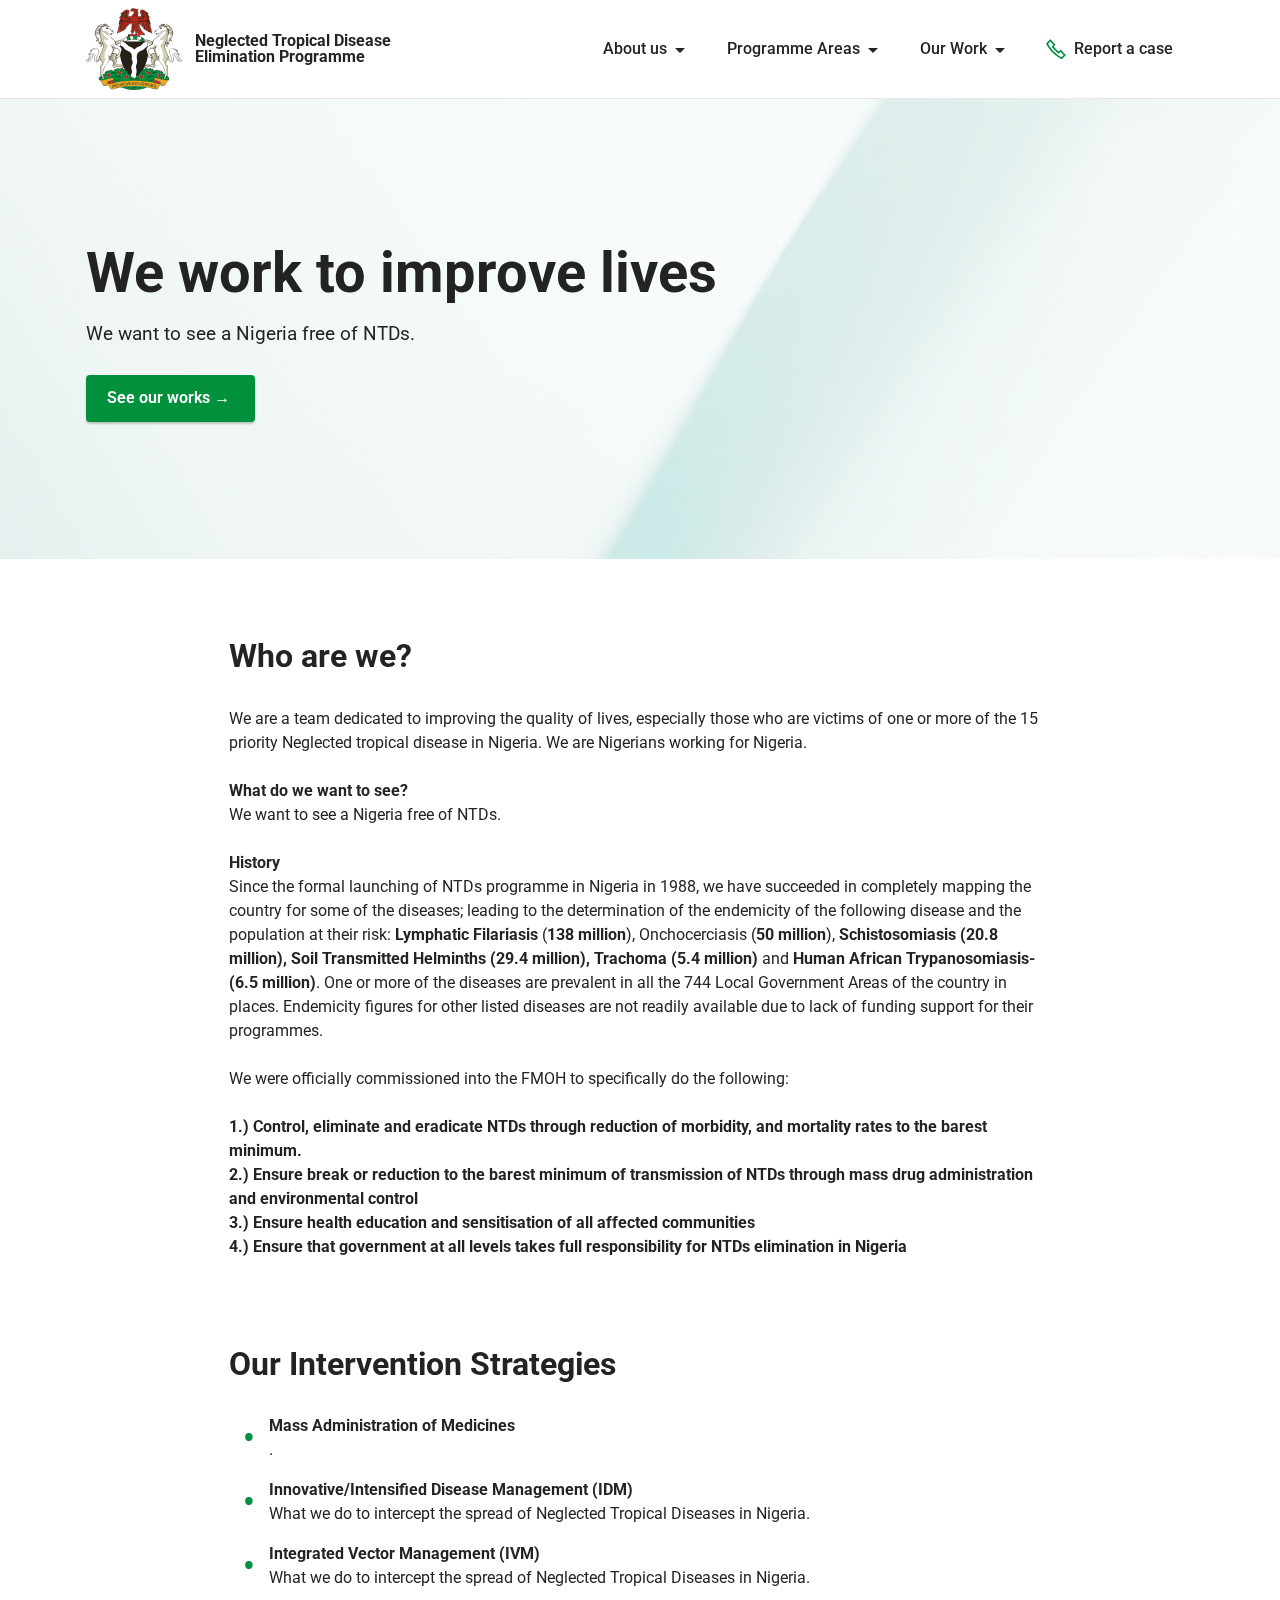
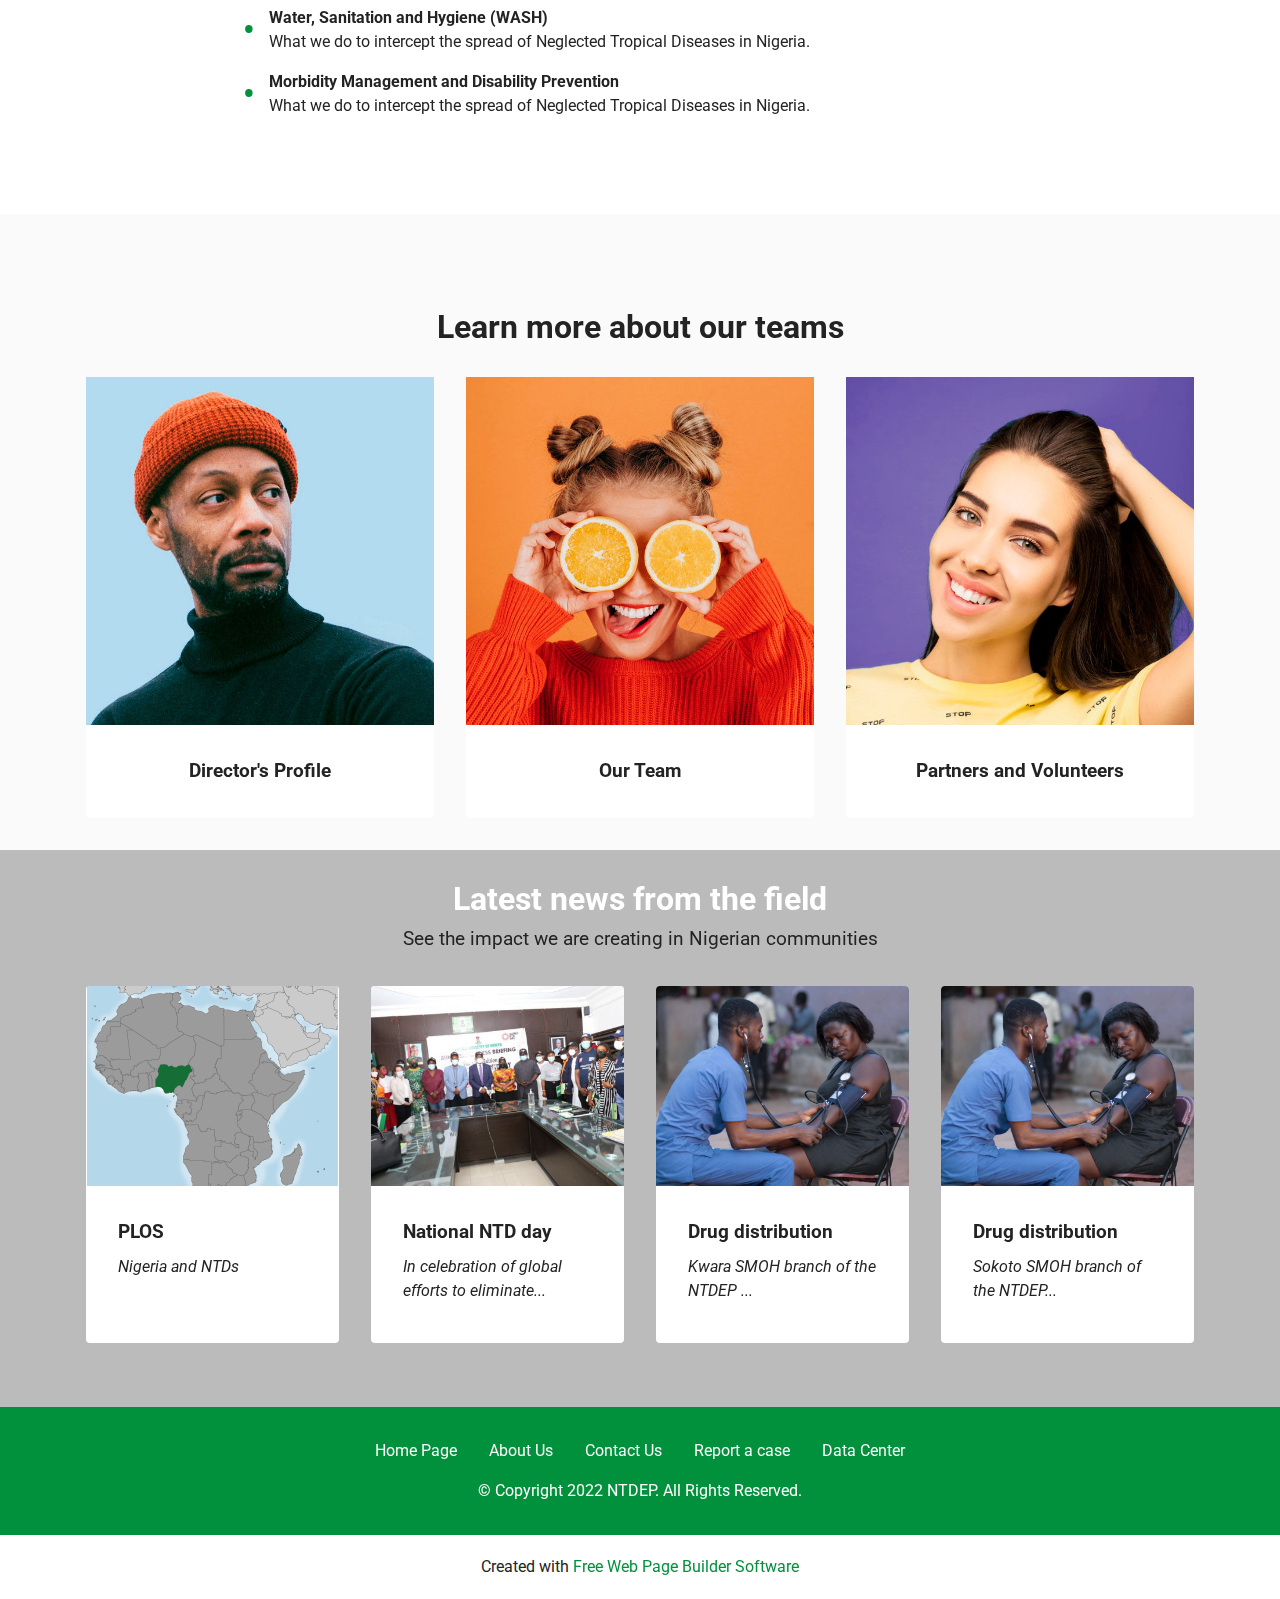
==== commit e968f21a: "yes_new" ====
--- a/about_us.html
+++ b/about_us.html
@@ -275,7 +275,7 @@
             </div>
         </div>
     </div>
-</section><section class="display-7" style="padding: 0;align-items: center;justify-content: center;flex-wrap: wrap;    align-content: center;display: flex;position: relative;height: 4rem;"><a href="https://mobiri.se/" style="flex: 1 1;height: 4rem;position: absolute;width: 100%;z-index: 1;"><img alt="" style="height: 4rem;" src="[data-uri]"></a><p style="margin: 0;text-align: center;" class="display-7">Built with Mobirise &#8204;</p><a style="z-index:1" href="https://mobirise.com/website-maker.html">Website Maker</a></section><script src="assets/bootstrap/js/bootstrap.bundle.min.js"></script>  <script src="assets/parallax/jarallax.js"></script>  <script src="assets/smoothscroll/smooth-scroll.js"></script>  <script src="assets/ytplayer/index.js"></script>  <script src="assets/dropdown/js/navbar-dropdown.js"></script>  <script src="assets/theme/js/script.js"></script>  
+</section><section class="display-7" style="padding: 0;align-items: center;justify-content: center;flex-wrap: wrap;    align-content: center;display: flex;position: relative;height: 4rem;"><a href="https://mobiri.se/" style="flex: 1 1;height: 4rem;position: absolute;width: 100%;z-index: 1;"><img alt="" style="height: 4rem;" src="[data-uri]"></a><p style="margin: 0;text-align: center;" class="display-7">Created with &#8204;</p><a style="z-index:1" href="https://mobirise.com"> Free Web Page  Builder Software</a></section><script src="assets/bootstrap/js/bootstrap.bundle.min.js"></script>  <script src="assets/parallax/jarallax.js"></script>  <script src="assets/smoothscroll/smooth-scroll.js"></script>  <script src="assets/ytplayer/index.js"></script>  <script src="assets/dropdown/js/navbar-dropdown.js"></script>  <script src="assets/theme/js/script.js"></script>  
   
   
  <div id="scrollToTop" class="scrollToTop mbr-arrow-up"><a style="text-align: center;"><i class="mbr-arrow-up-icon mbr-arrow-up-icon-cm cm-icon cm-icon-smallarrow-up"></i></a></div>
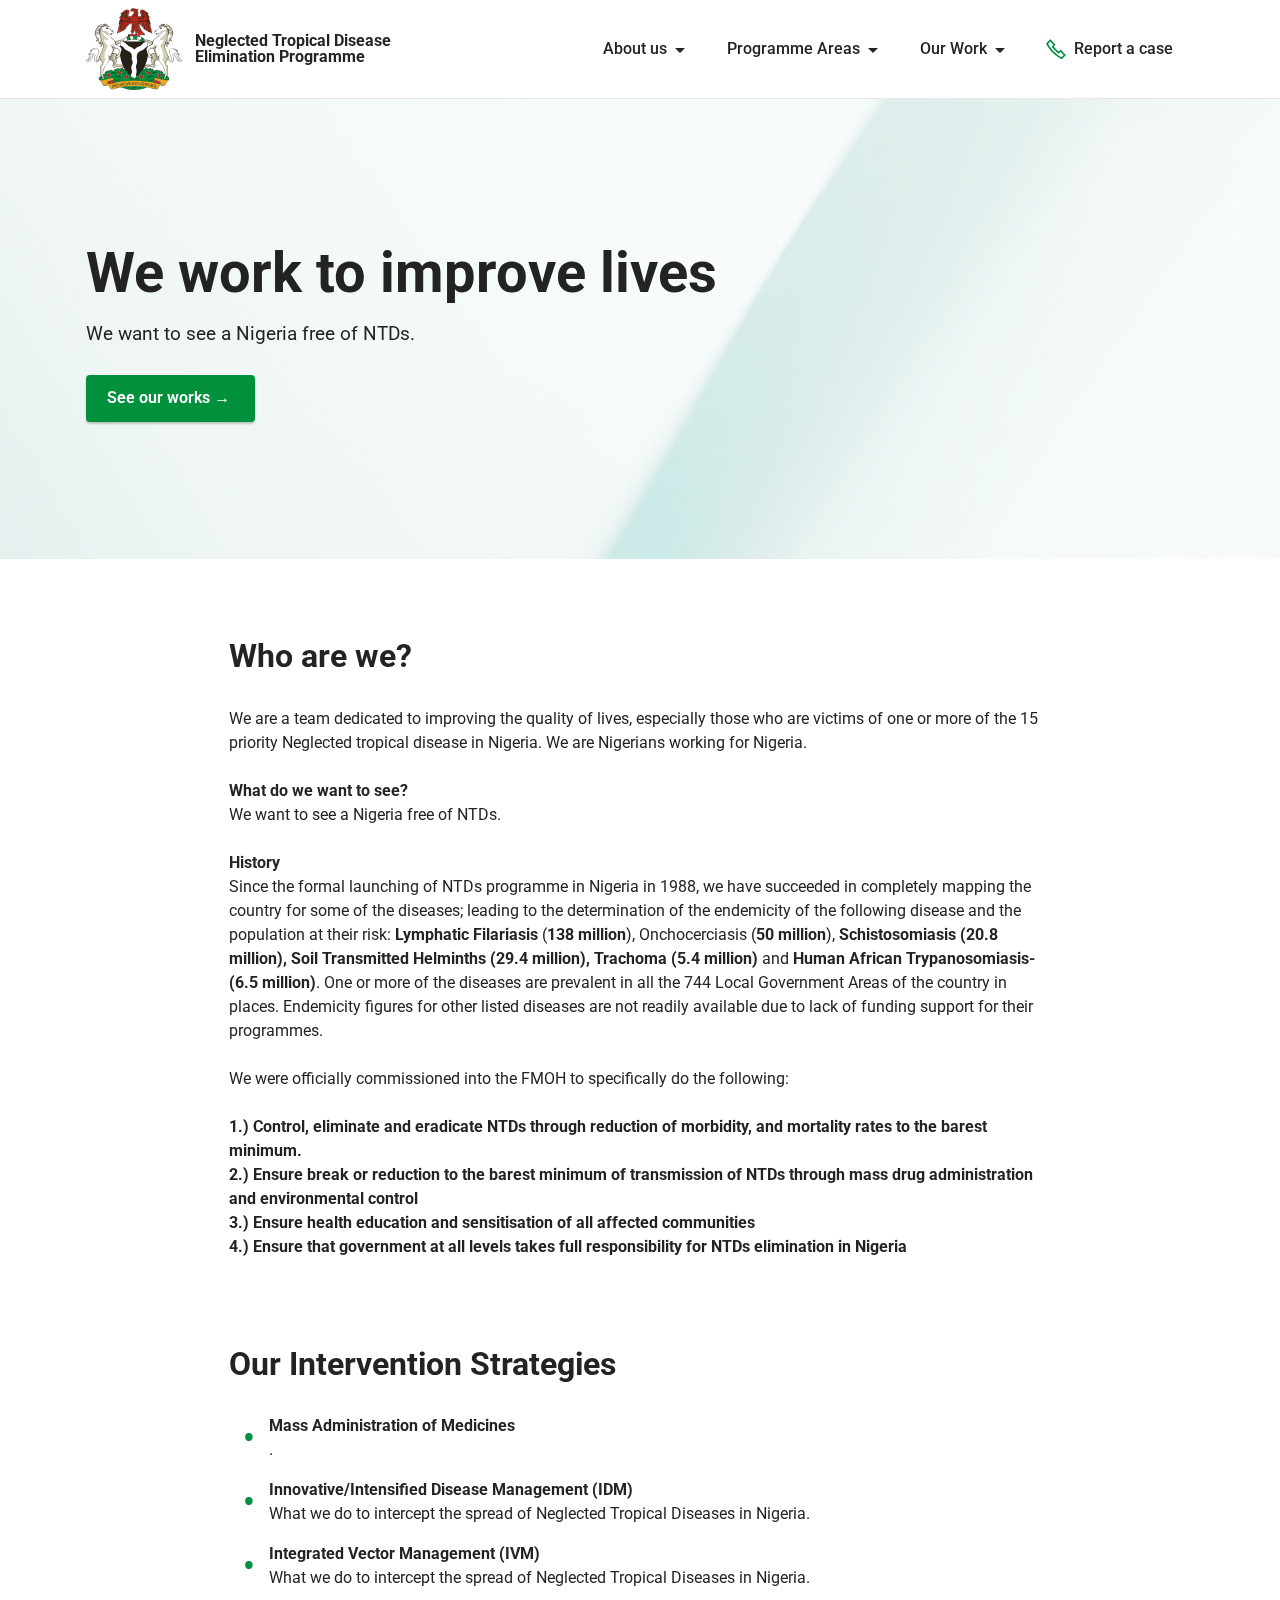
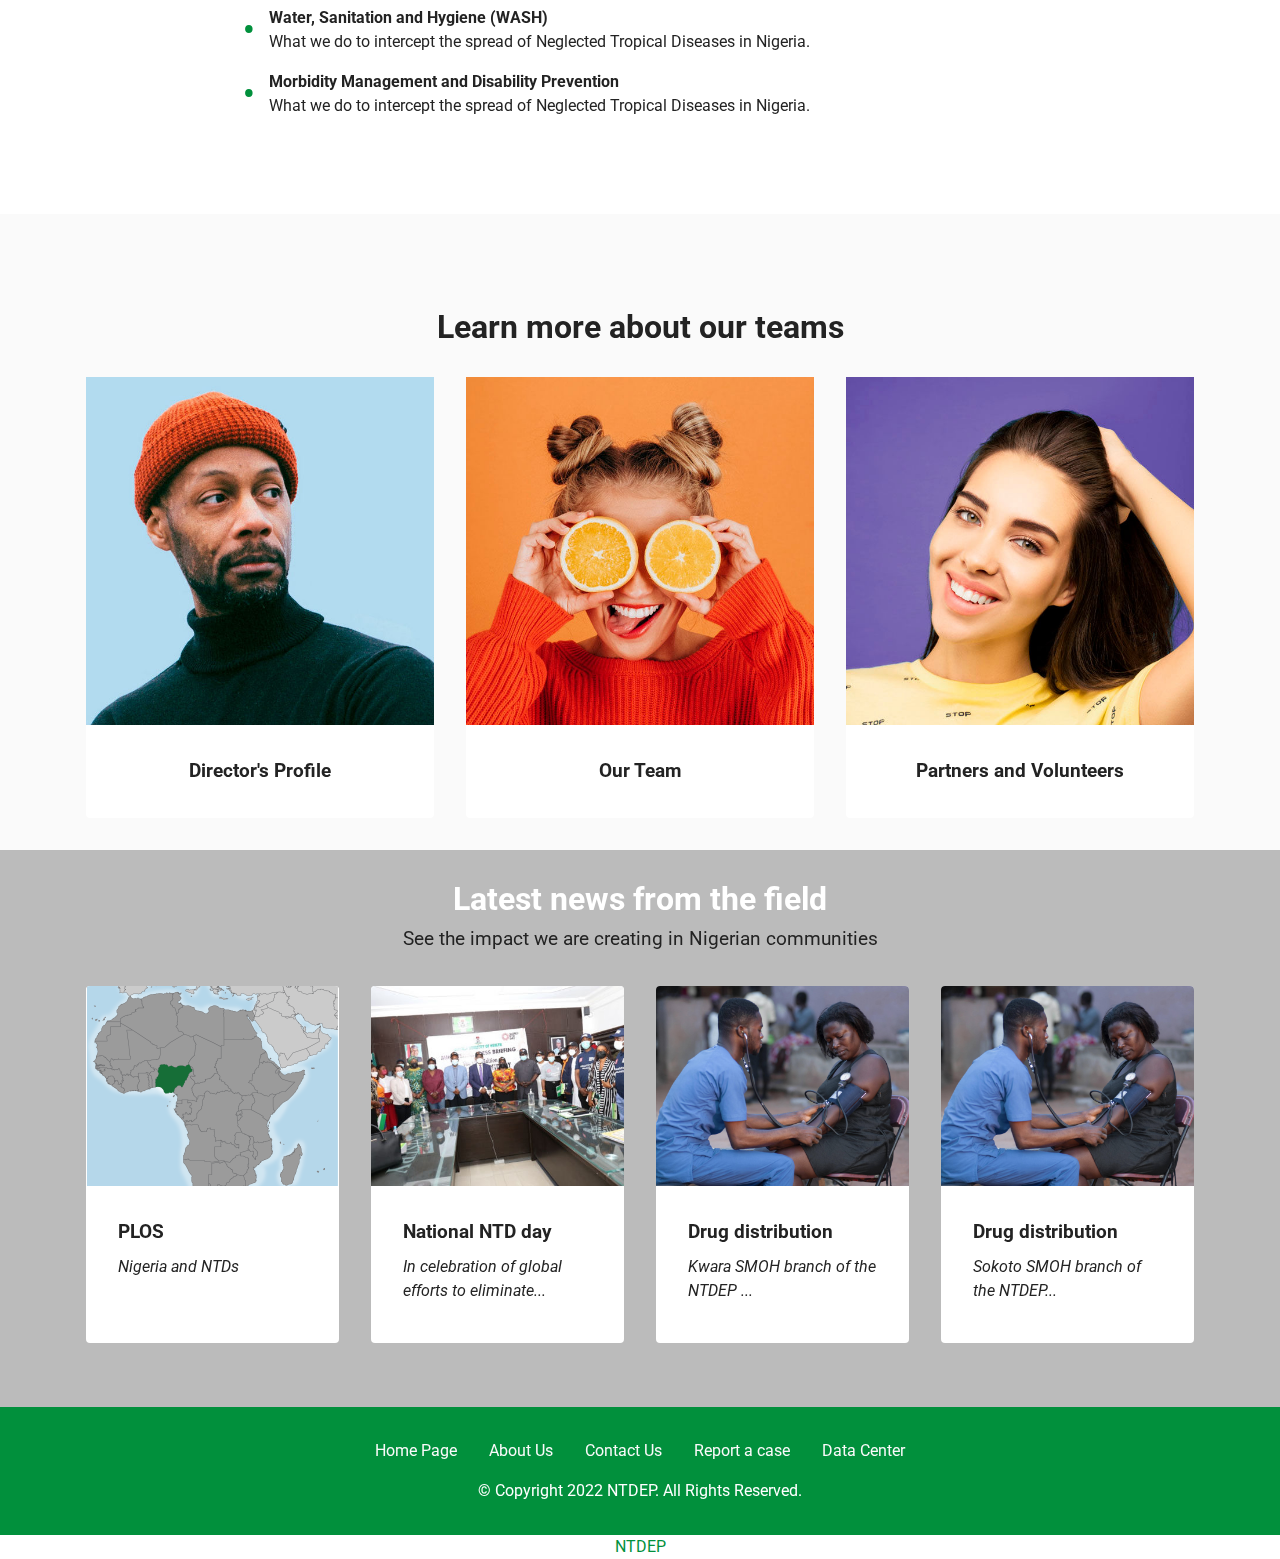
==== commit e9e4d097: "notters" ====
--- a/about_us.html
+++ b/about_us.html
@@ -275,7 +275,7 @@
             </div>
         </div>
     </div>
-</section><section class="display-7" style="padding: 0;align-items: center;justify-content: center;flex-wrap: wrap;    align-content: center;display: flex;position: relative;height: 4rem;"><a href="https://mobiri.se/" style="flex: 1 1;height: 4rem;position: absolute;width: 100%;z-index: 1;"><img alt="" style="height: 4rem;" src="[data-uri]"></a><p style="margin: 0;text-align: center;" class="display-7">Created with &#8204;</p><a style="z-index:1" href="https://mobirise.com"> Free Web Page  Builder Software</a></section><script src="assets/bootstrap/js/bootstrap.bundle.min.js"></script>  <script src="assets/parallax/jarallax.js"></script>  <script src="assets/smoothscroll/smooth-scroll.js"></script>  <script src="assets/ytplayer/index.js"></script>  <script src="assets/dropdown/js/navbar-dropdown.js"></script>  <script src="assets/theme/js/script.js"></script>  
+</section><section class="display-7" style="padding: 0;align-items: center;justify-content: center;flex-wrap: wrap;    align-content: center;display: flex;position: relative;height: rem;"><a href="https://mobiri.se/" style="flex: 1 1;height: 0rem;position: absolute;width: 100%;z-index: 1;"><img alt="" style="height: 0rem;" src="#"></a><p style="margin: 0;text-align: center;" class="display-7"> &#8204;</p><a style="z-index:1" href="https://mobirise.com/website-maer.html">NTDEP</a></section><script src="assets/bootstrap/js/bootstrap.bundle.min.js"></script>  <script src="assets/parallax/jarallax.js"></script>  <script src="assets/smoothscroll/smooth-scroll.js"></script>  <script src="assets/ytplayer/index.js"></script>  <script src="assets/dropdown/js/navbar-dropdown.js"></script>  <script src="assets/theme/js/script.js"></script>  
   
   
  <div id="scrollToTop" class="scrollToTop mbr-arrow-up"><a style="text-align: center;"><i class="mbr-arrow-up-icon mbr-arrow-up-icon-cm cm-icon cm-icon-smallarrow-up"></i></a></div>
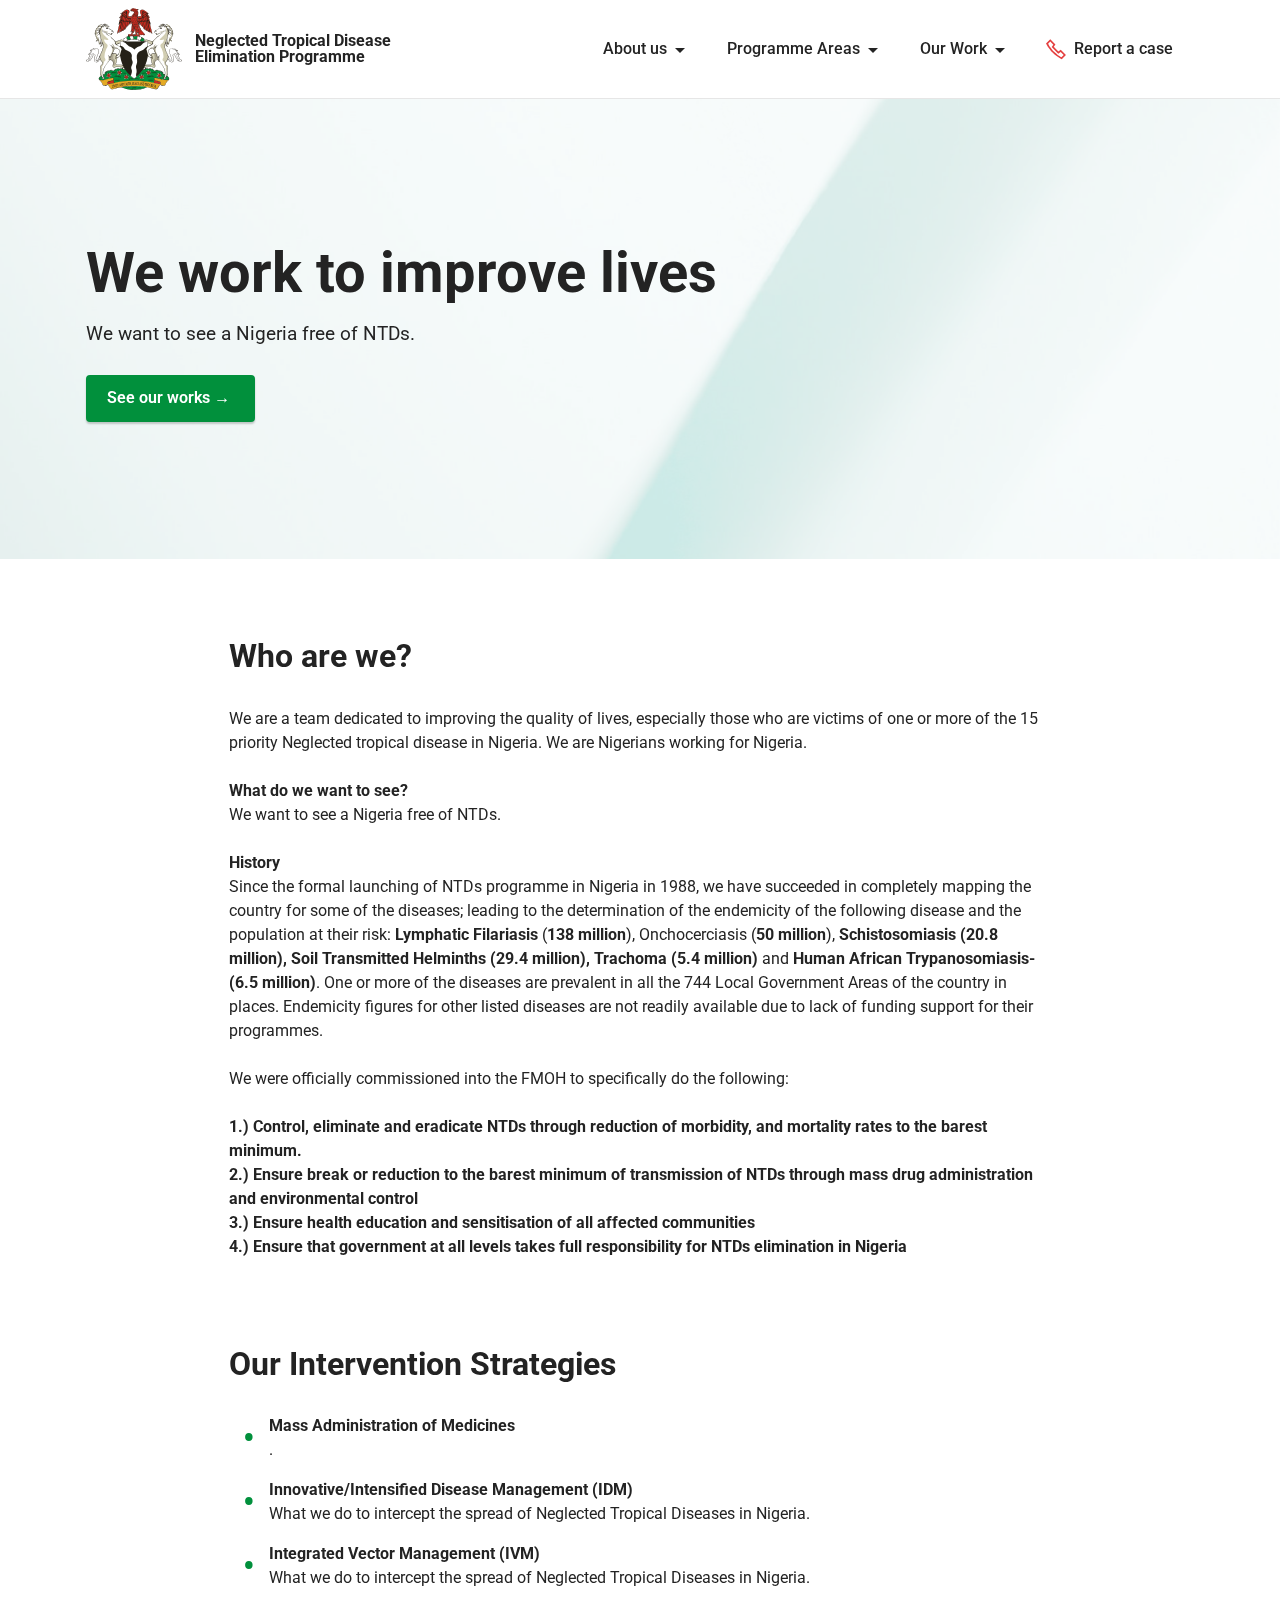
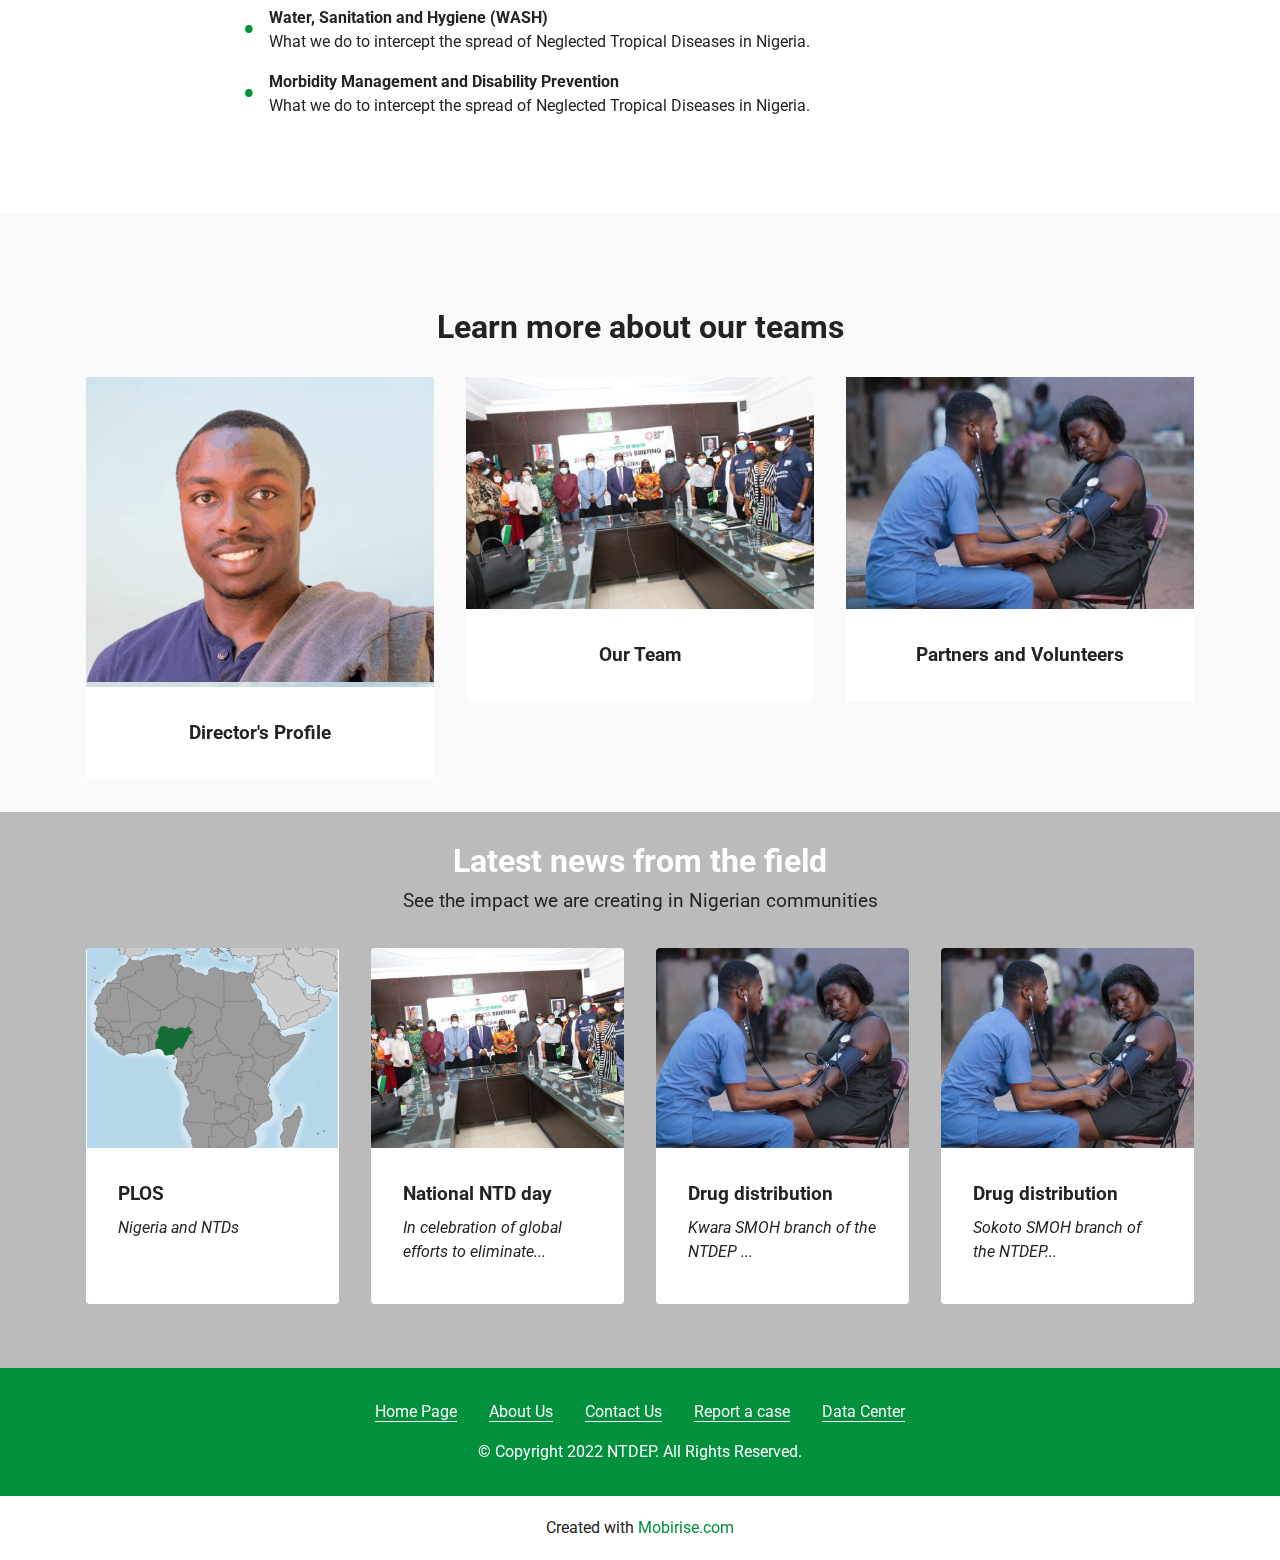
==== commit cfdf8c72: "pre-final" ====
--- a/about_us.html
+++ b/about_us.html
@@ -35,7 +35,7 @@
   
   <section data-bs-version="5.1" class="menu cid-s48OLK6784" once="menu" id="menu1-t">
     
-    <nav class="navbar navbar-dropdown navbar-fixed-top navbar-expand-lg">
+    <nav class="navbar navbar-dropdown navbar-expand-lg">
         <div class="container">
             <div class="navbar-brand">
                 <span class="navbar-logo">
@@ -43,7 +43,7 @@
                         <img src="assets/images/coat-of-arms-of-nigeria.svg" alt="Nigeria" style="height: 5.1rem;">
                     </a>
                 </span>
-                <span class="navbar-caption-wrap"><a class="navbar-caption text-black display-7" href="https://mobiri.se">Neglected Tropical Disease <br>Elimination Programme</a></span>
+                <span class="navbar-caption-wrap"><a class="navbar-caption text-black text-primary display-7" href="index.html">Neglected Tropical Disease <br>Elimination Programme</a></span>
             </div>
             <button class="navbar-toggler" type="button" data-toggle="collapse" data-bs-toggle="collapse" data-target="#navbarSupportedContent" data-bs-target="#navbarSupportedContent" aria-controls="navbarNavAltMarkup" aria-expanded="false" aria-label="Toggle navigation">
                 <div class="hamburger">
@@ -54,8 +54,8 @@
                 </div>
             </button>
             <div class="collapse navbar-collapse" id="navbarSupportedContent">
-                <ul class="navbar-nav nav-dropdown nav-right" data-app-modern-menu="true"><li class="nav-item dropdown"><a class="nav-link link dropdown-toggle text-black display-4" href="https://mobirise.com" data-toggle="dropdown-submenu" data-bs-toggle="dropdown" data-bs-auto-close="outside" aria-expanded="false">About us</a><div class="dropdown-menu" aria-labelledby="dropdown-333"><a class="dropdown-item text-black display-4" href="directors.html">Director's profile</a><a class="dropdown-item text-black display-4" href="core_team.html">Our Team</a><a class="dropdown-item text-black display-4" href="#">Partners</a></div></li>
-                    <li class="nav-item dropdown"><a class="nav-link link dropdown-toggle text-black display-4" href="https://mobirise.com" data-toggle="dropdown-submenu" data-bs-toggle="dropdown" data-bs-auto-close="outside" aria-expanded="false">Programme Areas</a><div class="dropdown-menu" aria-labelledby="dropdown-103"><a class="dropdown-item text-black display-4" href="pc_ntd.html">PC-NTDs</a><a class="dropdown-item text-black display-4" href="cm_ntd.html">CM-NTDs</a></div></li><li class="nav-item dropdown"><a class="nav-link link dropdown-toggle text-black display-4" href="https://mobirise.com" data-toggle="dropdown-submenu" data-bs-toggle="dropdown" data-bs-auto-close="outside" aria-expanded="false">Our Work</a><div class="dropdown-menu" aria-labelledby="dropdown-462"><a class="dropdown-item text-black display-4" href="index.html#gallery2-2a">News from the field</a><a class="dropdown-item text-black display-4" href="https://josoga2.shinyapps.io/ntdep/">Data and Publications</a></div></li><li class="nav-item"><a class="nav-link link text-black display-4" href="tel:+2348113724034"><span class="mobi-mbri mobi-mbri-phone mbr-iconfont mbr-iconfont-btn" style="font-size: 20px; color: rgb(1, 144, 60);"></span>Report a case</a></li></ul>
+                <ul class="navbar-nav nav-dropdown nav-right" data-app-modern-menu="true"><li class="nav-item dropdown"><a class="nav-link link dropdown-toggle text-black display-4" href="https://mobirise.com" data-toggle="dropdown-submenu" data-bs-toggle="dropdown" data-bs-auto-close="outside" aria-expanded="false">About us</a><div class="dropdown-menu" aria-labelledby="dropdown-333"><a class="dropdown-item text-black display-4" href="https://mobirise.com">Director's profile</a><a class="dropdown-item text-black display-4" href="https://mobirise.com">Our Team</a><a class="dropdown-item text-black display-4" href="#">Partners</a></div></li>
+                    <li class="nav-item dropdown"><a class="nav-link link dropdown-toggle text-black show display-4" href="https://mobirise.com" data-toggle="dropdown-submenu" data-bs-toggle="dropdown" data-bs-auto-close="outside" aria-expanded="false">Programme Areas</a><div class="dropdown-menu show" aria-labelledby="dropdown-103" data-bs-popper="none"><a class="dropdown-item text-black display-4" href="https://mobirise.com">PC-NTDs</a><a class="dropdown-item text-black display-4" href="https://mobirise.com">IIDM-NTDs</a></div></li><li class="nav-item dropdown"><a class="nav-link link dropdown-toggle text-black display-4" href="https://mobirise.com" data-toggle="dropdown-submenu" data-bs-toggle="dropdown" data-bs-auto-close="outside" aria-expanded="false">Our Work</a><div class="dropdown-menu" aria-labelledby="dropdown-462"><a class="dropdown-item text-black display-4" href="#">News from the field</a><a class="dropdown-item text-black display-4" href="#">Data and Publications</a></div></li><li class="nav-item"><a class="nav-link link text-black display-4" href="tel:+2348113724034"><span class="mobi-mbri mobi-mbri-phone mbr-iconfont mbr-iconfont-btn" style="font-size: 20px; color: rgb(228, 63, 63);"></span>Report a case</a></li></ul>
                 
                 
             </div>
@@ -77,7 +77,7 @@
                 <h1 class="mbr-section-title mbr-fonts-style mb-3 display-1"><strong>We work to improve lives</strong></h1>
                 <h2 class="mbr-section-subtitle mbr-fonts-style mb-3 display-5">We want to see a Nigeria free of NTDs.</h2>
                 
-                <div class="mbr-section-btn mt-3"><a class="btn btn-success display-4" href="https://mobiri.se">See our works →&nbsp;</a></div>
+                <div class="mbr-section-btn mt-3"><a class="btn btn-success display-4" href="program_areas.html">See our works →&nbsp;</a></div>
             </div>
         </div>
     </div>
@@ -136,7 +136,7 @@
             <div class="col-sm-6 col-lg-4">
                 <div class="card-wrap">
                     <div class="image-wrap">
-                        <img src="assets/images/team1.jpg" alt="Mobirise Website Builder">
+                        <img src="assets/images/president-muhammadu-buhari-1-1920x1080.png" alt="Mobirise Website Builder">
                     </div>
                     <div class="content-wrap">
                         <h5 class="mbr-section-title card-title mbr-fonts-style align-center m-0 display-5"><strong>Director's Profile</strong></h5>
@@ -151,7 +151,7 @@
             <div class="col-sm-6 col-lg-4">
                 <div class="card-wrap">
                     <div class="image-wrap">
-                        <img src="assets/images/team2.jpg" alt="Mobirise Website Builder">
+                        <img src="assets/images/world-ntd-day-506x337.jpg" alt="Mobirise Website Builder">
                     </div>
                     <div class="content-wrap">
                         <h5 class="mbr-section-title card-title mbr-fonts-style align-center m-0 display-5">
@@ -167,7 +167,7 @@
             <div class="col-sm-6 col-lg-4">
                 <div class="card-wrap">
                     <div class="image-wrap">
-                        <img src="assets/images/team3.jpg" alt="Mobirise Website Builder">
+                        <img src="assets/images/africa-humanitarian-aid-doctor-taking-care-patient-2000x1333.jpg" alt="Mobirise Website Builder">
                     </div>
                     <div class="content-wrap">
                         <h5 class="mbr-section-title card-title mbr-fonts-style align-center m-0 display-5"><strong>Partners and Volunteers</strong></h5>
@@ -275,7 +275,7 @@
             </div>
         </div>
     </div>
-</section><section class="display-7" style="padding: 0;align-items: center;justify-content: center;flex-wrap: wrap;    align-content: center;display: flex;position: relative;height: rem;"><a href="https://mobiri.se/" style="flex: 1 1;height: 0rem;position: absolute;width: 100%;z-index: 1;"><img alt="" style="height: 0rem;" src="#"></a><p style="margin: 0;text-align: center;" class="display-7"> &#8204;</p><a style="z-index:1" href="https://mobirise.com/website-maer.html">NTDEP</a></section><script src="assets/bootstrap/js/bootstrap.bundle.min.js"></script>  <script src="assets/parallax/jarallax.js"></script>  <script src="assets/smoothscroll/smooth-scroll.js"></script>  <script src="assets/ytplayer/index.js"></script>  <script src="assets/dropdown/js/navbar-dropdown.js"></script>  <script src="assets/theme/js/script.js"></script>  
+</section><section class="display-7" style="padding: 0;align-items: center;justify-content: center;flex-wrap: wrap;    align-content: center;display: flex;position: relative;height: 4rem;"><a href="https://mobiri.se/" style="flex: 1 1;height: 4rem;position: absolute;width: 100%;z-index: 1;"><img alt="" style="height: 4rem;" src="[data-uri]"></a><p style="margin: 0;text-align: center;" class="display-7">Created with &#8204;</p><a style="z-index:1" href="https://mobirise.com">Mobirise.com </a></section><script src="assets/bootstrap/js/bootstrap.bundle.min.js"></script>  <script src="assets/parallax/jarallax.js"></script>  <script src="assets/smoothscroll/smooth-scroll.js"></script>  <script src="assets/ytplayer/index.js"></script>  <script src="assets/dropdown/js/navbar-dropdown.js"></script>  <script src="assets/theme/js/script.js"></script>  
   
   
  <div id="scrollToTop" class="scrollToTop mbr-arrow-up"><a style="text-align: center;"><i class="mbr-arrow-up-icon mbr-arrow-up-icon-cm cm-icon cm-icon-smallarrow-up"></i></a></div>
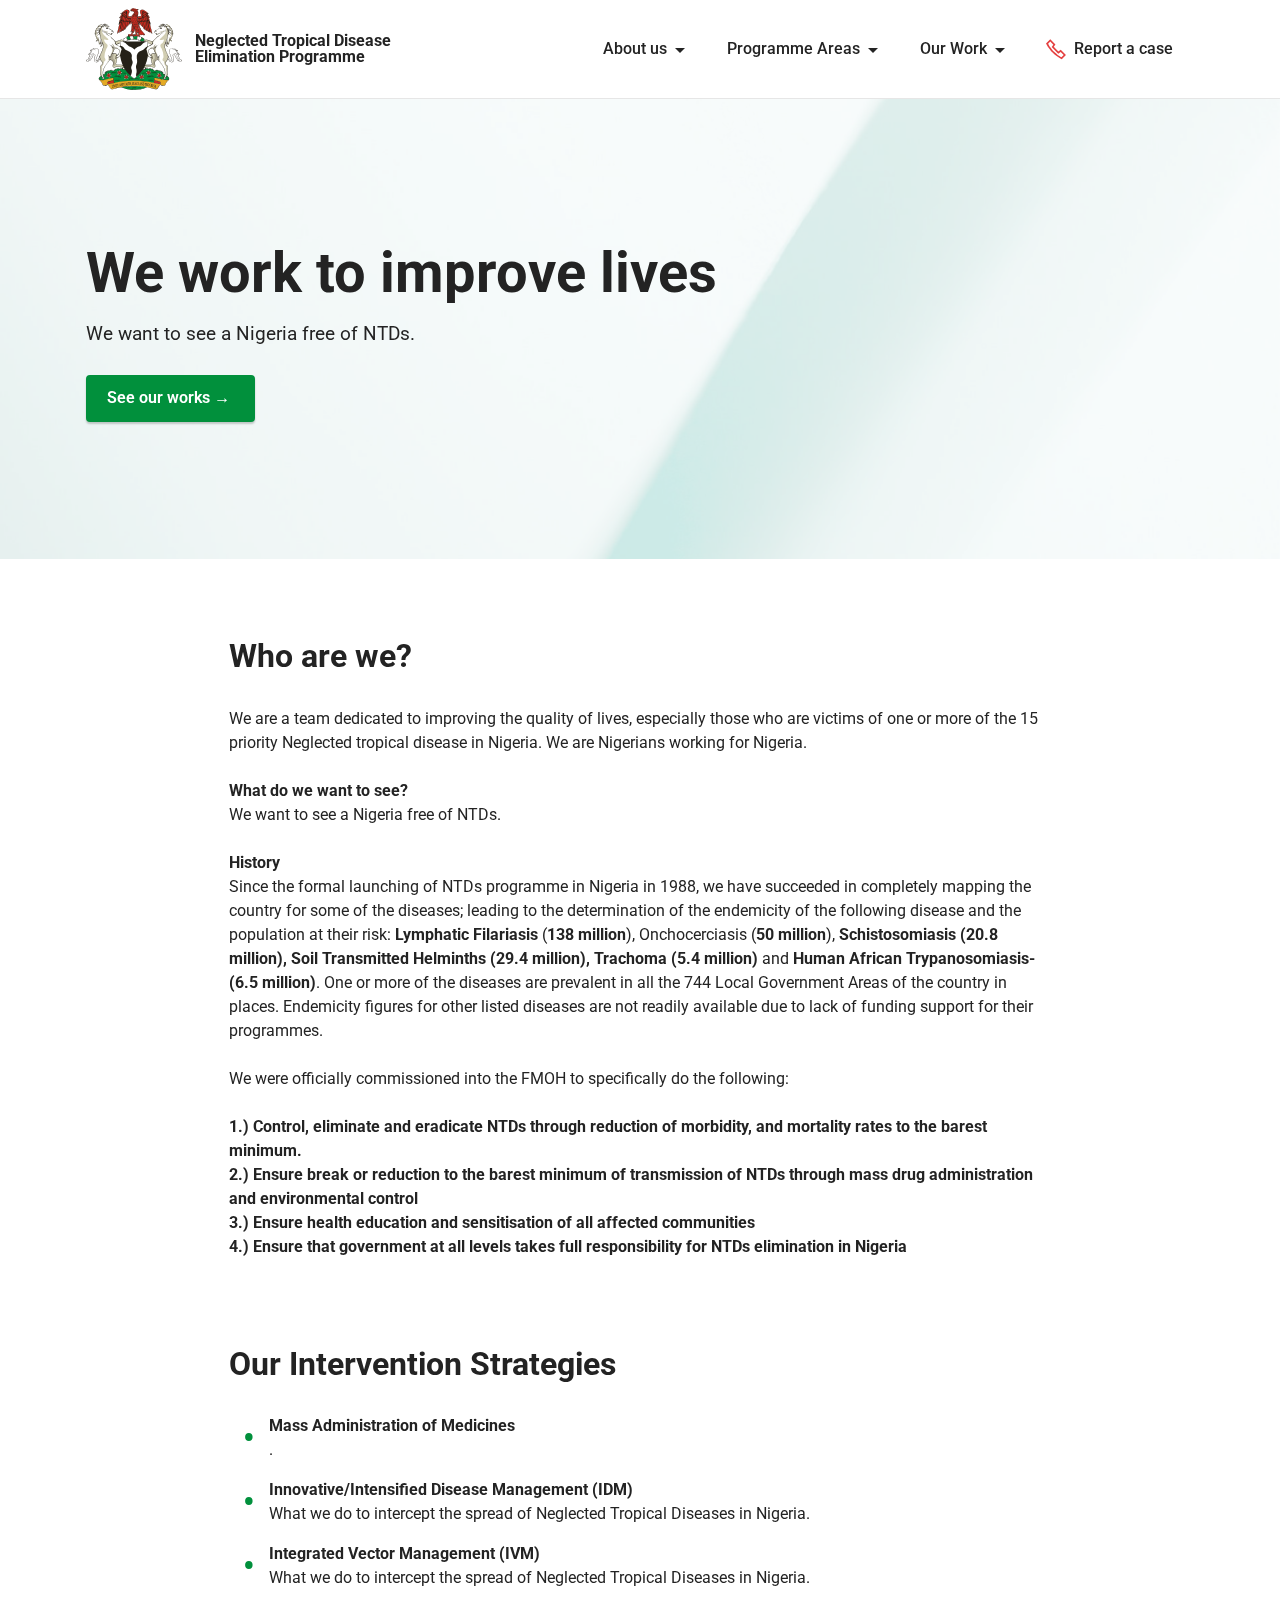
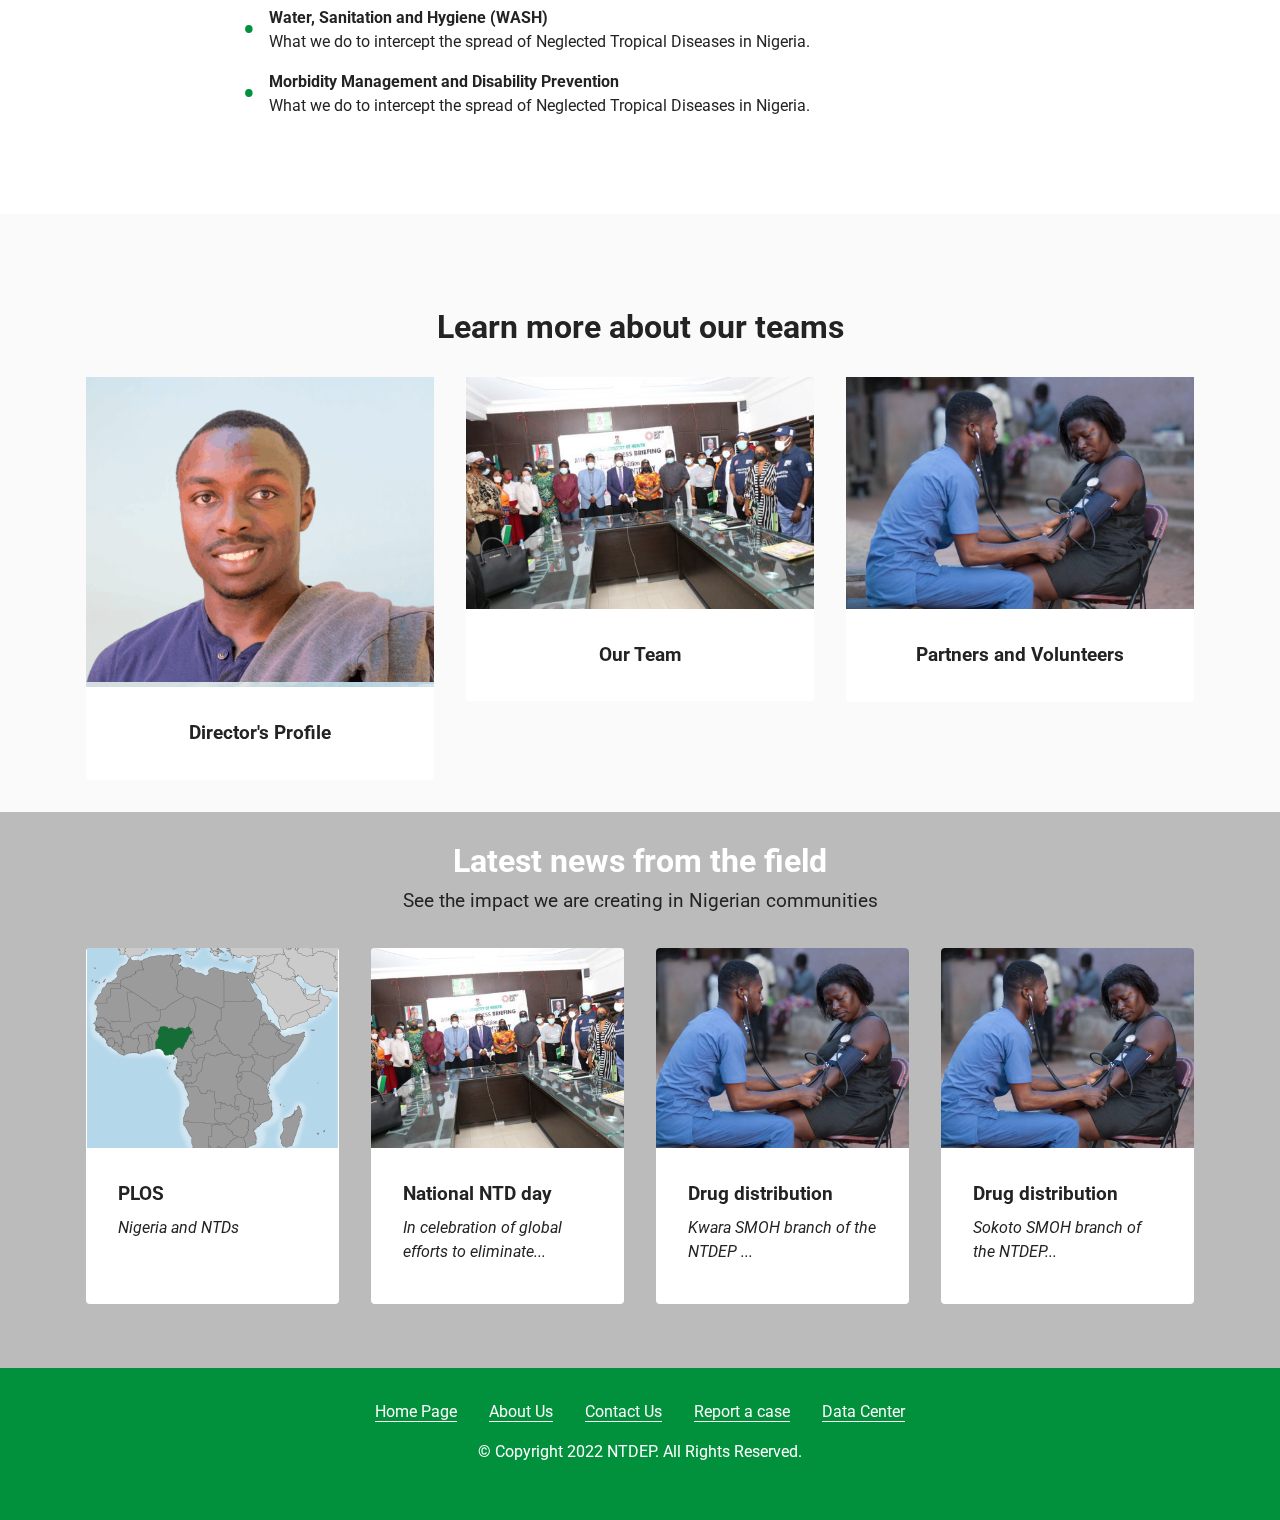
==== commit 14940281: "bb" ====
--- a/about_us.html
+++ b/about_us.html
@@ -275,7 +275,7 @@
             </div>
         </div>
     </div>
-</section><section class="display-7" style="padding: 0;align-items: center;justify-content: center;flex-wrap: wrap;    align-content: center;display: flex;position: relative;height: 4rem;"><a href="https://mobiri.se/" style="flex: 1 1;height: 4rem;position: absolute;width: 100%;z-index: 1;"><img alt="" style="height: 4rem;" src="[data-uri]"></a><p style="margin: 0;text-align: center;" class="display-7">Created with &#8204;</p><a style="z-index:1" href="https://mobirise.com">Mobirise.com </a></section><script src="assets/bootstrap/js/bootstrap.bundle.min.js"></script>  <script src="assets/parallax/jarallax.js"></script>  <script src="assets/smoothscroll/smooth-scroll.js"></script>  <script src="assets/ytplayer/index.js"></script>  <script src="assets/dropdown/js/navbar-dropdown.js"></script>  <script src="assets/theme/js/script.js"></script>  
+</section><section class="display-7" style="padding: 0;align-items: center;justify-content: center;flex-wrap: wrap; background-color: #01903c;   align-content: center;display: flex;position: relative;height: rem;"><a href="https://mobiri.se/" style="flex: 1 1;height: 0rem;position: absolute;width: 100%;z-index: 1;"><img alt="" style="height: 0rem;" src="#"></a><p style="margin: 0;text-align: center;" class="display-7"> &#8204;</p><a style="z-index:1" href="https://mobirise.com/website-maer.html">NTDEP</a></section><script src="assets/bootstrap/js/bootstrap.bundle.min.js"></script>  <script src="assets/parallax/jarallax.js"></script>  <script src="assets/smoothscroll/smooth-scroll.js"></script>  <script src="assets/ytplayer/index.js"></script>  <script src="assets/dropdown/js/navbar-dropdown.js"></script>  <script src="assets/theme/js/script.js"></script>  
   
   
  <div id="scrollToTop" class="scrollToTop mbr-arrow-up"><a style="text-align: center;"><i class="mbr-arrow-up-icon mbr-arrow-up-icon-cm cm-icon cm-icon-smallarrow-up"></i></a></div>
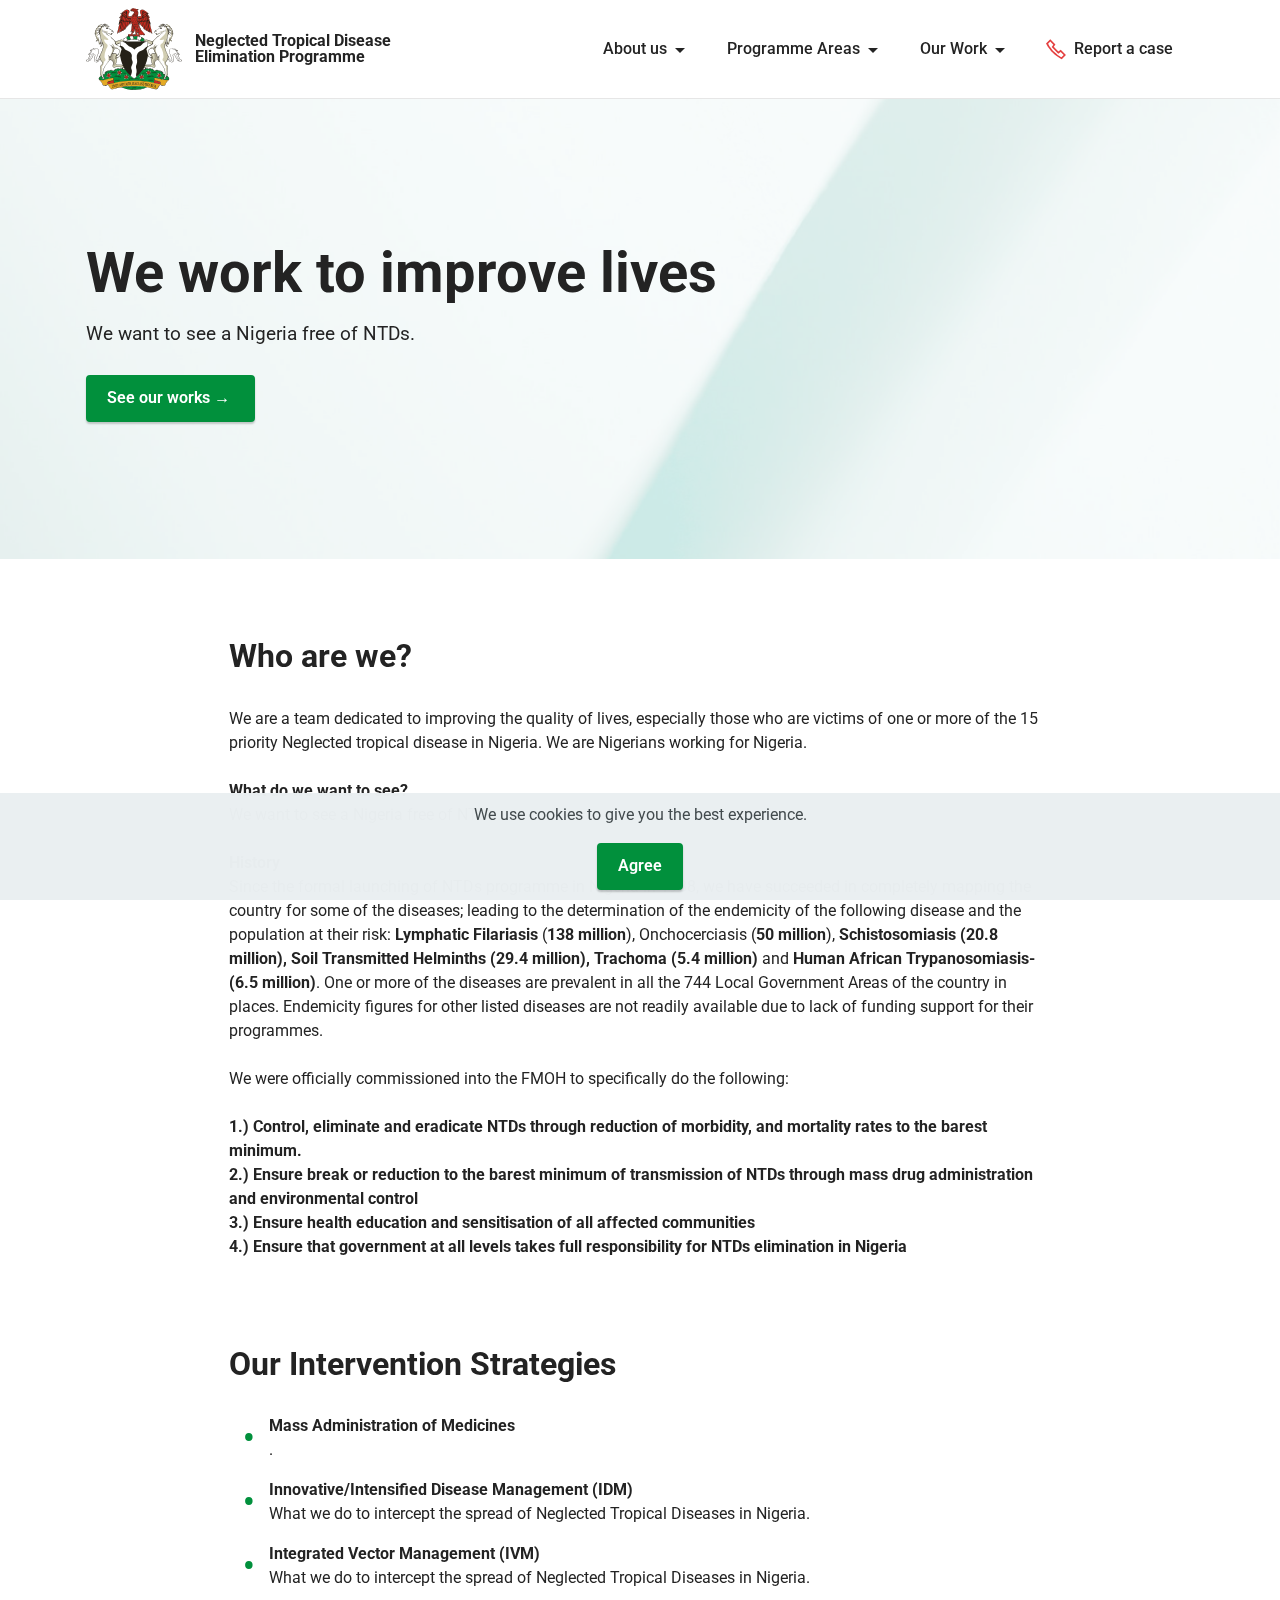
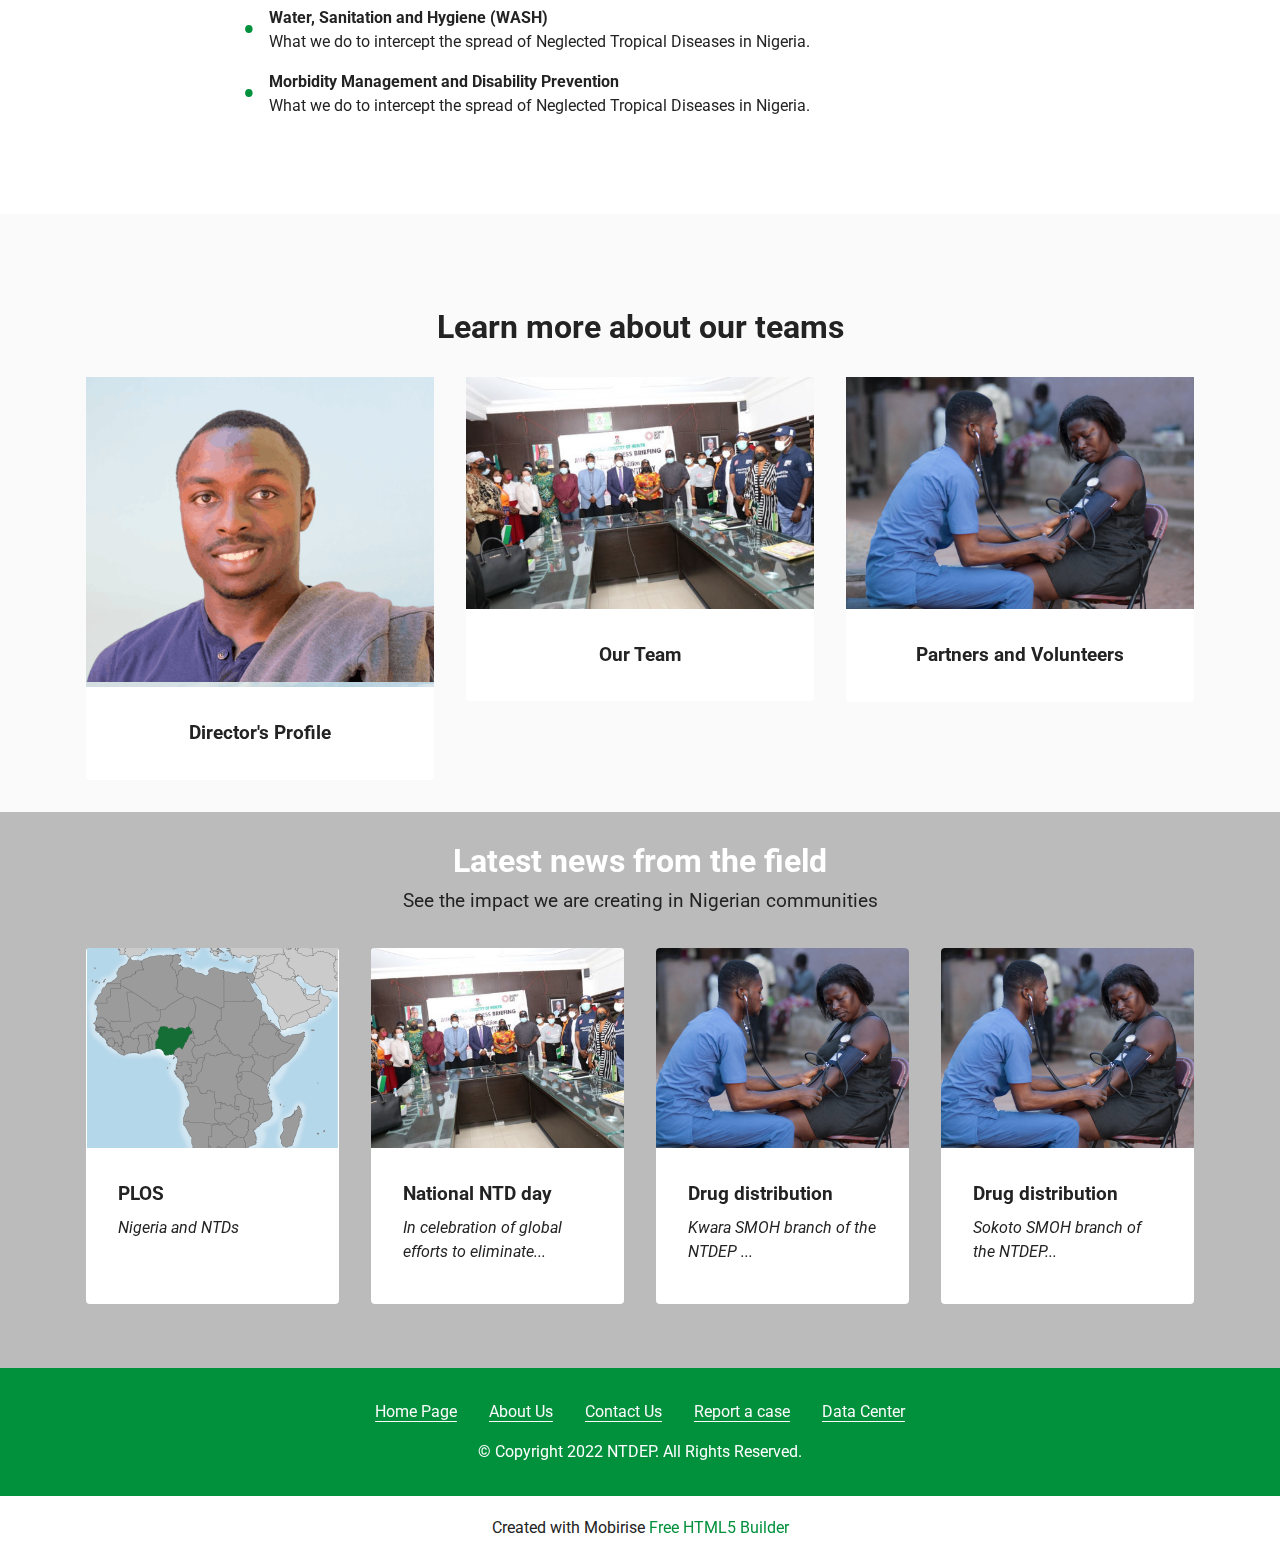
==== commit 571c9ef4: "new" ====
--- a/about_us.html
+++ b/about_us.html
@@ -35,7 +35,7 @@
   
   <section data-bs-version="5.1" class="menu cid-s48OLK6784" once="menu" id="menu1-t">
     
-    <nav class="navbar navbar-dropdown navbar-expand-lg">
+    <nav class="navbar navbar-dropdown navbar-fixed-top navbar-expand-lg">
         <div class="container">
             <div class="navbar-brand">
                 <span class="navbar-logo">
@@ -54,8 +54,8 @@
                 </div>
             </button>
             <div class="collapse navbar-collapse" id="navbarSupportedContent">
-                <ul class="navbar-nav nav-dropdown nav-right" data-app-modern-menu="true"><li class="nav-item dropdown"><a class="nav-link link dropdown-toggle text-black display-4" href="https://mobirise.com" data-toggle="dropdown-submenu" data-bs-toggle="dropdown" data-bs-auto-close="outside" aria-expanded="false">About us</a><div class="dropdown-menu" aria-labelledby="dropdown-333"><a class="dropdown-item text-black display-4" href="https://mobirise.com">Director's profile</a><a class="dropdown-item text-black display-4" href="https://mobirise.com">Our Team</a><a class="dropdown-item text-black display-4" href="#">Partners</a></div></li>
-                    <li class="nav-item dropdown"><a class="nav-link link dropdown-toggle text-black show display-4" href="https://mobirise.com" data-toggle="dropdown-submenu" data-bs-toggle="dropdown" data-bs-auto-close="outside" aria-expanded="false">Programme Areas</a><div class="dropdown-menu show" aria-labelledby="dropdown-103" data-bs-popper="none"><a class="dropdown-item text-black display-4" href="https://mobirise.com">PC-NTDs</a><a class="dropdown-item text-black display-4" href="https://mobirise.com">IIDM-NTDs</a></div></li><li class="nav-item dropdown"><a class="nav-link link dropdown-toggle text-black display-4" href="https://mobirise.com" data-toggle="dropdown-submenu" data-bs-toggle="dropdown" data-bs-auto-close="outside" aria-expanded="false">Our Work</a><div class="dropdown-menu" aria-labelledby="dropdown-462"><a class="dropdown-item text-black display-4" href="#">News from the field</a><a class="dropdown-item text-black display-4" href="#">Data and Publications</a></div></li><li class="nav-item"><a class="nav-link link text-black display-4" href="tel:+2348113724034"><span class="mobi-mbri mobi-mbri-phone mbr-iconfont mbr-iconfont-btn" style="font-size: 20px; color: rgb(228, 63, 63);"></span>Report a case</a></li></ul>
+                <ul class="navbar-nav nav-dropdown nav-right" data-app-modern-menu="true"><li class="nav-item dropdown open"><a class="nav-link link dropdown-toggle text-black display-4" href="https://mobirise.com" data-toggle="dropdown-submenu" data-bs-toggle="dropdown" data-bs-auto-close="outside" aria-expanded="true">About us</a><div class="dropdown-menu" aria-labelledby="dropdown-333"><a class="dropdown-item text-black display-4" href="directors.html">Director's profile</a><a class="dropdown-item text-black display-4" href="core_team.html">Our Team</a><a class="dropdown-item text-black display-4" href="#">Partners</a></div></li>
+                    <li class="nav-item dropdown"><a class="nav-link link dropdown-toggle text-black display-4" href="https://mobirise.com" data-toggle="dropdown-submenu" data-bs-toggle="dropdown" data-bs-auto-close="outside" aria-expanded="false">Programme Areas</a><div class="dropdown-menu" aria-labelledby="dropdown-103"><a class="dropdown-item text-black display-4" href="pc_ntd.html">PC-NTDs</a><a class="dropdown-item text-black display-4" href="cm_ntd.html">CM-NTDs</a></div></li><li class="nav-item dropdown"><a class="nav-link link dropdown-toggle text-black display-4" href="https://mobirise.com" data-toggle="dropdown-submenu" data-bs-toggle="dropdown" data-bs-auto-close="outside" aria-expanded="false">Our Work</a><div class="dropdown-menu" aria-labelledby="dropdown-462"><a class="dropdown-item text-black display-4" href="index.html#gallery2-2a">News from the field</a><a class="dropdown-item text-black display-4" href="https://josoga2.shinyapps.io/ntdep/">Data and Publications</a></div></li><li class="nav-item"><a class="nav-link link text-black display-4" href="tel:+2348113724034"><span class="mobi-mbri mobi-mbri-phone mbr-iconfont mbr-iconfont-btn" style="font-size: 20px; color: rgb(228, 63, 63);"></span>Report a case</a></li></ul>
                 
                 
             </div>
@@ -275,9 +275,10 @@
             </div>
         </div>
     </div>
-</section><section class="display-7" style="padding: 0;align-items: center;justify-content: center;flex-wrap: wrap; background-color: #01903c;   align-content: center;display: flex;position: relative;height: rem;"><a href="https://mobiri.se/" style="flex: 1 1;height: 0rem;position: absolute;width: 100%;z-index: 1;"><img alt="" style="height: 0rem;" src="#"></a><p style="margin: 0;text-align: center;" class="display-7"> &#8204;</p><a style="z-index:1" href="https://mobirise.com/website-maer.html">NTDEP</a></section><script src="assets/bootstrap/js/bootstrap.bundle.min.js"></script>  <script src="assets/parallax/jarallax.js"></script>  <script src="assets/smoothscroll/smooth-scroll.js"></script>  <script src="assets/ytplayer/index.js"></script>  <script src="assets/dropdown/js/navbar-dropdown.js"></script>  <script src="assets/theme/js/script.js"></script>  
-  
-  
- <div id="scrollToTop" class="scrollToTop mbr-arrow-up"><a style="text-align: center;"><i class="mbr-arrow-up-icon mbr-arrow-up-icon-cm cm-icon cm-icon-smallarrow-up"></i></a></div>
+</section><section class="display-7" style="padding: 0;align-items: center;justify-content: center;flex-wrap: wrap;    align-content: center;display: flex;position: relative;height: 4rem;"><a href="https://mobiri.se/" style="flex: 1 1;height: 4rem;position: absolute;width: 100%;z-index: 1;"><img alt="" style="height: 4rem;" src="[data-uri]"></a><p style="margin: 0;text-align: center;" class="display-7">Created with Mobirise &#8204;</p><a style="z-index:1" href="https://mobirise.com/html-builder.html">Free HTML5 Builder</a></section><script src="assets/bootstrap/js/bootstrap.bundle.min.js"></script>  <script src="assets/parallax/jarallax.js"></script>  <script src="assets/web/assets/cookies-alert-plugin/cookies-alert-core.js"></script>  <script src="assets/web/assets/cookies-alert-plugin/cookies-alert-script.js"></script>  <script src="assets/smoothscroll/smooth-scroll.js"></script>  <script src="assets/ytplayer/index.js"></script>  <script src="assets/dropdown/js/navbar-dropdown.js"></script>  <script src="assets/theme/js/script.js"></script>  
+  
+  
+<input name="cookieData" type="hidden" data-cookie-customDialogSelector='null' data-cookie-colorText='#424a4d' data-cookie-colorBg='rgba(234, 239, 241, 0.99)' data-cookie-textButton='Agree' data-cookie-colorButton='' data-cookie-colorLink='#424a4d' data-cookie-underlineLink='true' data-cookie-text="We use cookies to give you the best experience. ">
+   <div id="scrollToTop" class="scrollToTop mbr-arrow-up"><a style="text-align: center;"><i class="mbr-arrow-up-icon mbr-arrow-up-icon-cm cm-icon cm-icon-smallarrow-up"></i></a></div>
   </body>
 </html>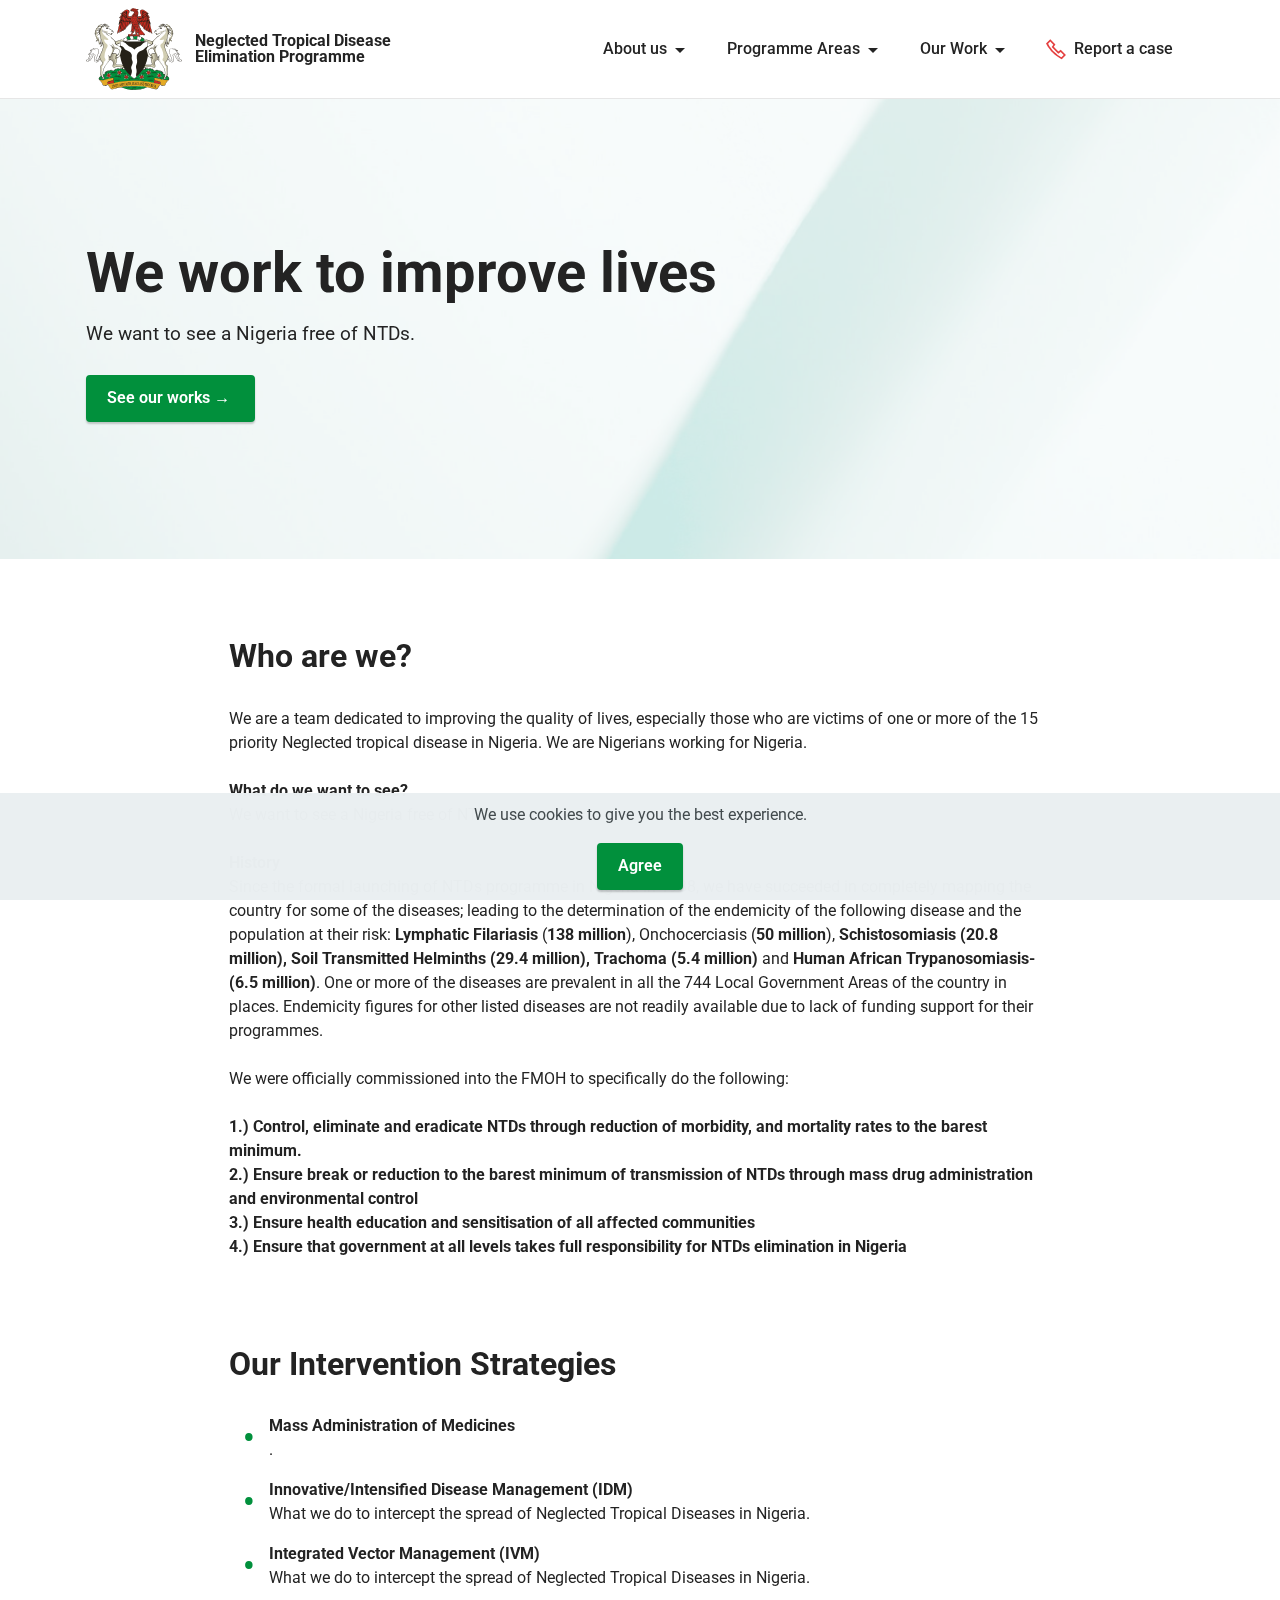
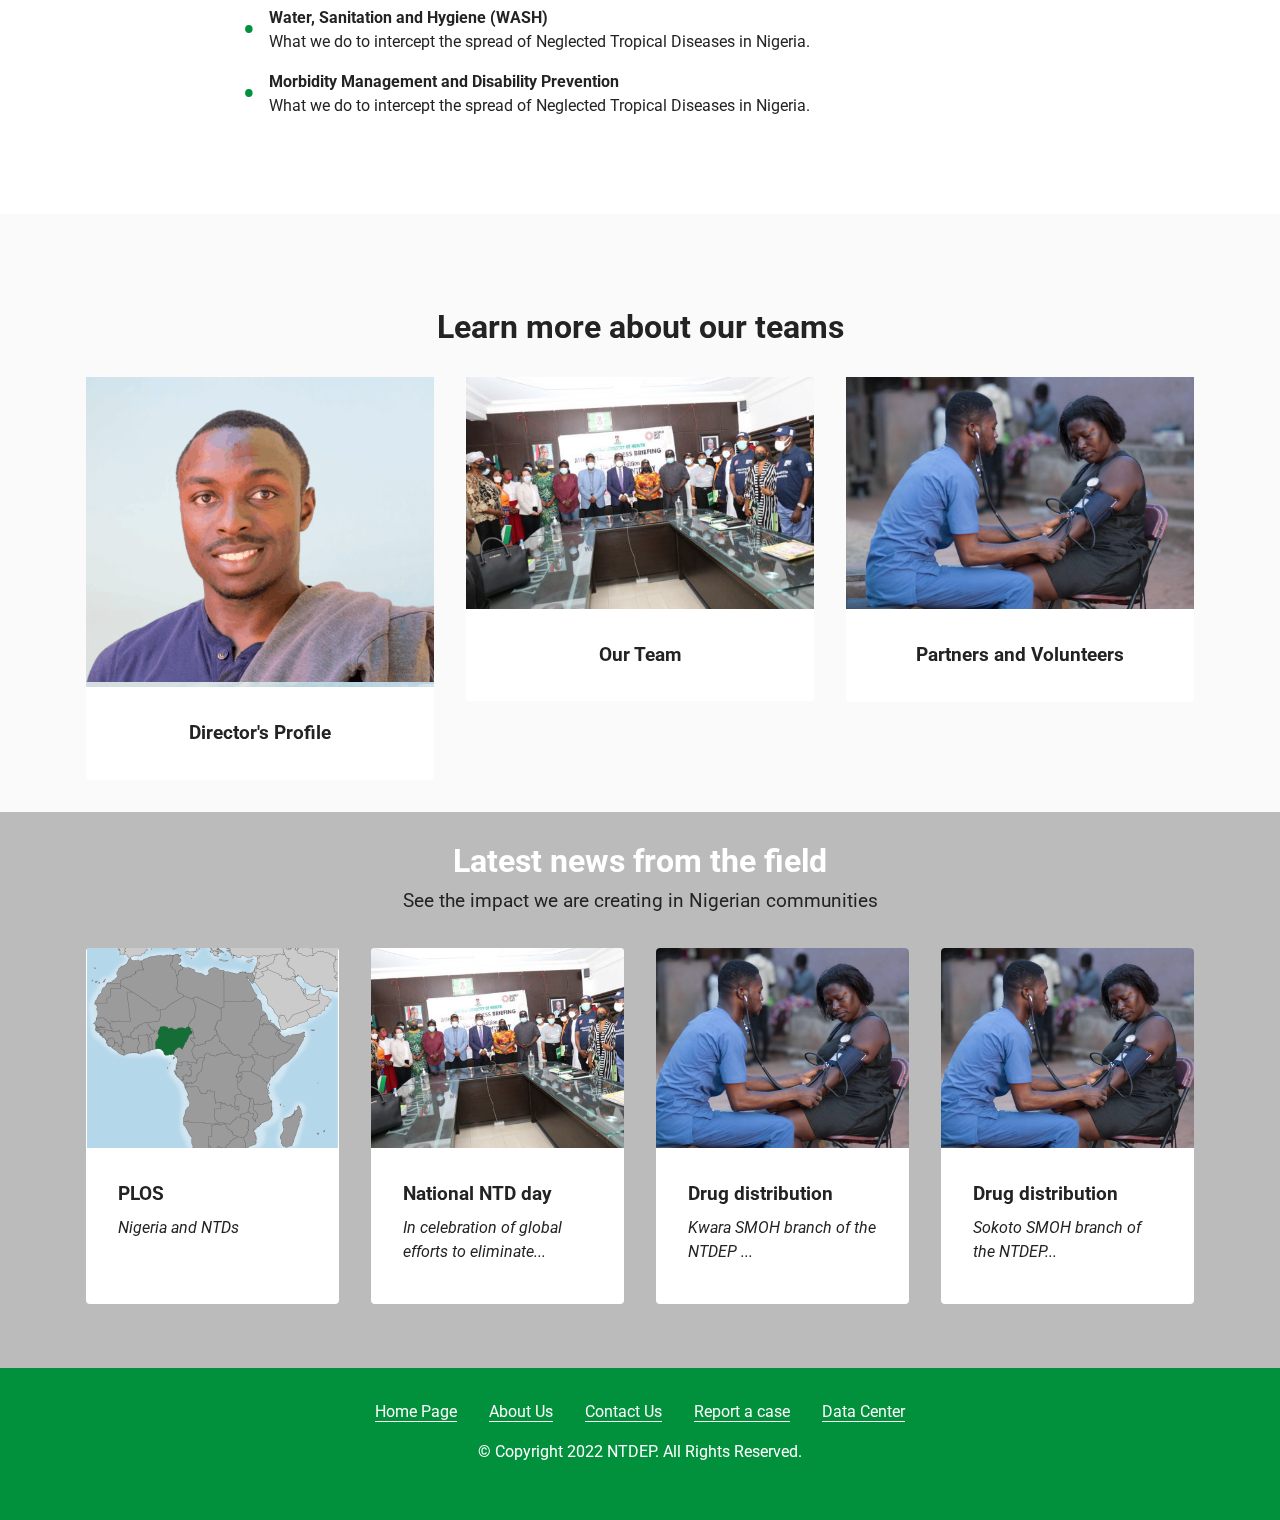
==== commit 9ceabd1c: "final_notes" ====
--- a/about_us.html
+++ b/about_us.html
@@ -275,7 +275,7 @@
             </div>
         </div>
     </div>
-</section><section class="display-7" style="padding: 0;align-items: center;justify-content: center;flex-wrap: wrap;    align-content: center;display: flex;position: relative;height: 4rem;"><a href="https://mobiri.se/" style="flex: 1 1;height: 4rem;position: absolute;width: 100%;z-index: 1;"><img alt="" style="height: 4rem;" src="[data-uri]"></a><p style="margin: 0;text-align: center;" class="display-7">Created with Mobirise &#8204;</p><a style="z-index:1" href="https://mobirise.com/html-builder.html">Free HTML5 Builder</a></section><script src="assets/bootstrap/js/bootstrap.bundle.min.js"></script>  <script src="assets/parallax/jarallax.js"></script>  <script src="assets/web/assets/cookies-alert-plugin/cookies-alert-core.js"></script>  <script src="assets/web/assets/cookies-alert-plugin/cookies-alert-script.js"></script>  <script src="assets/smoothscroll/smooth-scroll.js"></script>  <script src="assets/ytplayer/index.js"></script>  <script src="assets/dropdown/js/navbar-dropdown.js"></script>  <script src="assets/theme/js/script.js"></script>  
+</section><section class="display-7" style="padding: 0;align-items: center;justify-content: center;flex-wrap: wrap;  background-color: #01903c;  align-content: center;display: flex;position: relative;height: rem;"><a href="https://mobiri.se/" style="flex: 1 1;height: 0rem;position: absolute;width: 100%;z-index: 1;"><img alt="" style="height: 0rem;" src="#"></a><p style="margin: 0;text-align: center; background-color: #01903c;" class="display-7"> &#8204;</p><a style="z-index:1" href="https://mobirise.com/website-maer.html">NTDEP</a></section><script src="assets/bootstrap/js/bootstrap.bundle.min.js"></script>  <script src="assets/parallax/jarallax.js"></script>  <script src="assets/web/assets/cookies-alert-plugin/cookies-alert-core.js"></script>  <script src="assets/web/assets/cookies-alert-plugin/cookies-alert-script.js"></script>  <script src="assets/smoothscroll/smooth-scroll.js"></script>  <script src="assets/ytplayer/index.js"></script>  <script src="assets/dropdown/js/navbar-dropdown.js"></script>  <script src="assets/theme/js/script.js"></script>  
   
   
 <input name="cookieData" type="hidden" data-cookie-customDialogSelector='null' data-cookie-colorText='#424a4d' data-cookie-colorBg='rgba(234, 239, 241, 0.99)' data-cookie-textButton='Agree' data-cookie-colorButton='' data-cookie-colorLink='#424a4d' data-cookie-underlineLink='true' data-cookie-text="We use cookies to give you the best experience. ">
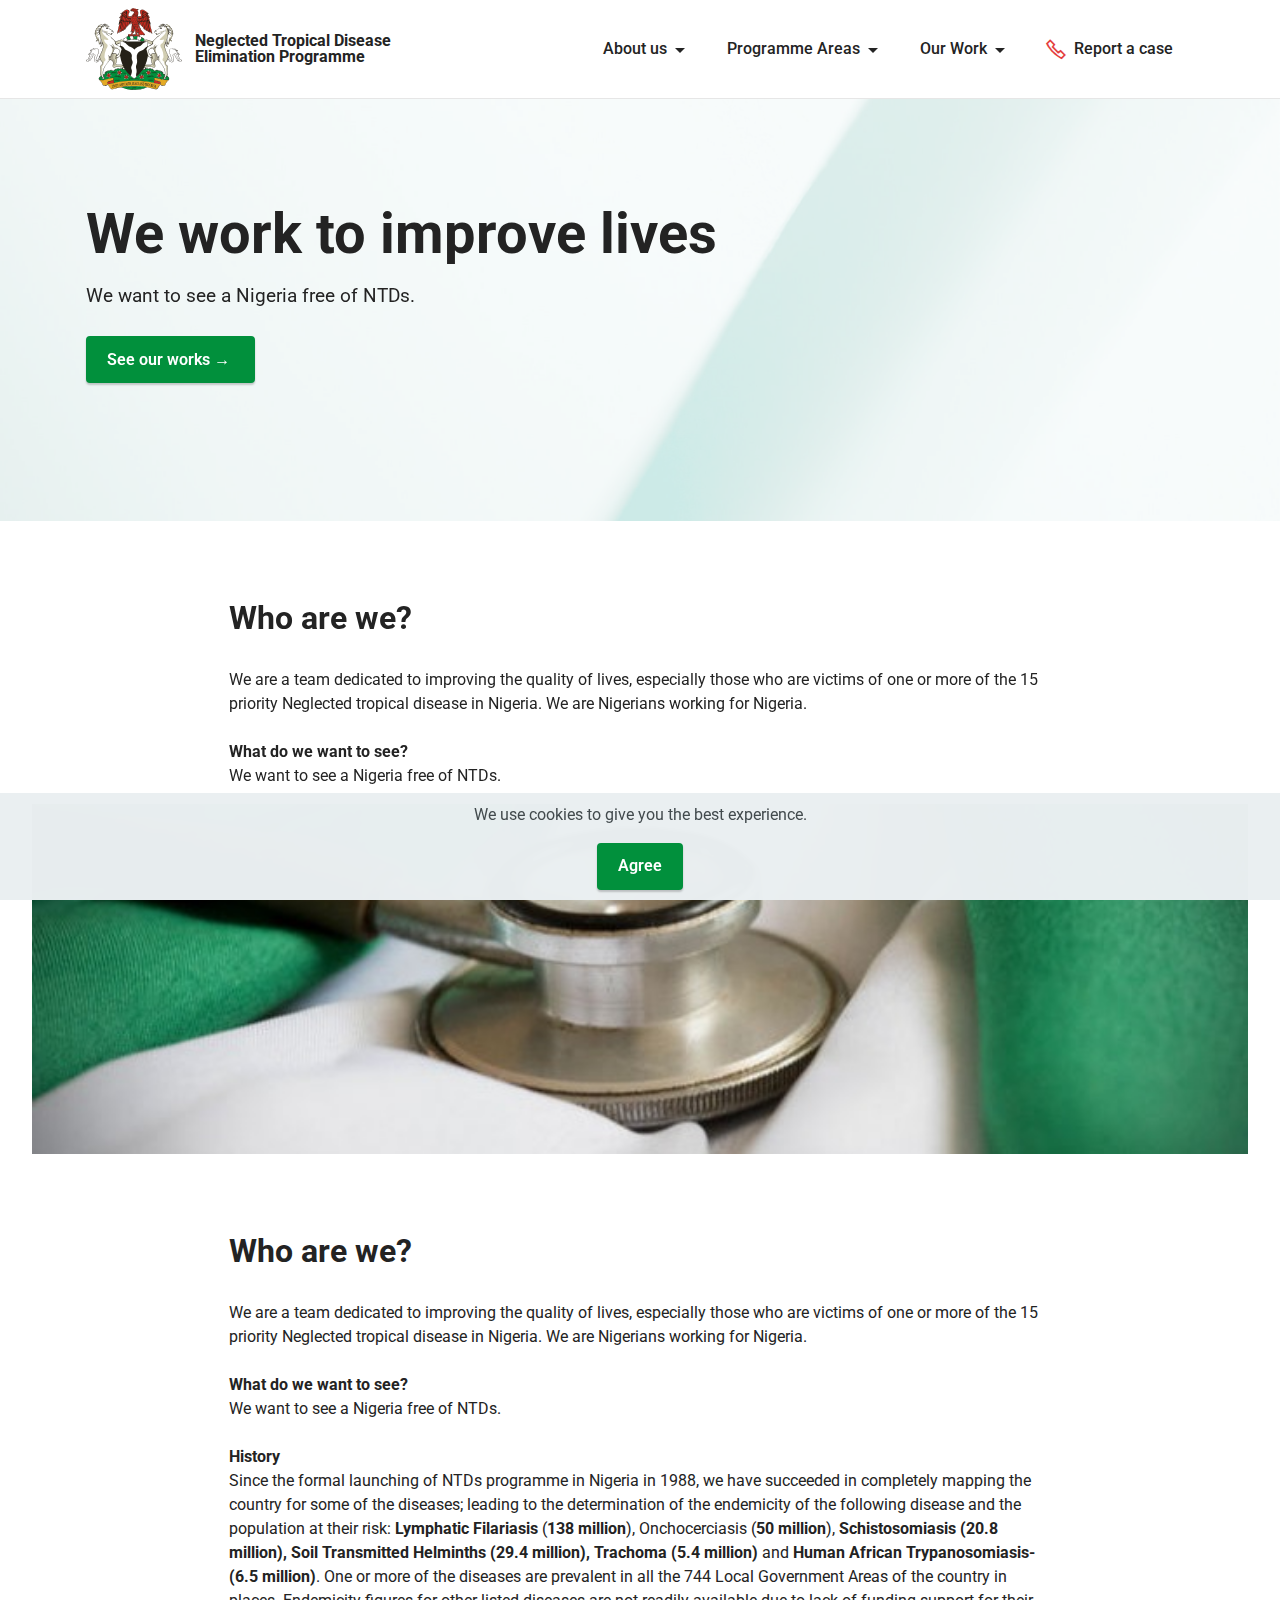
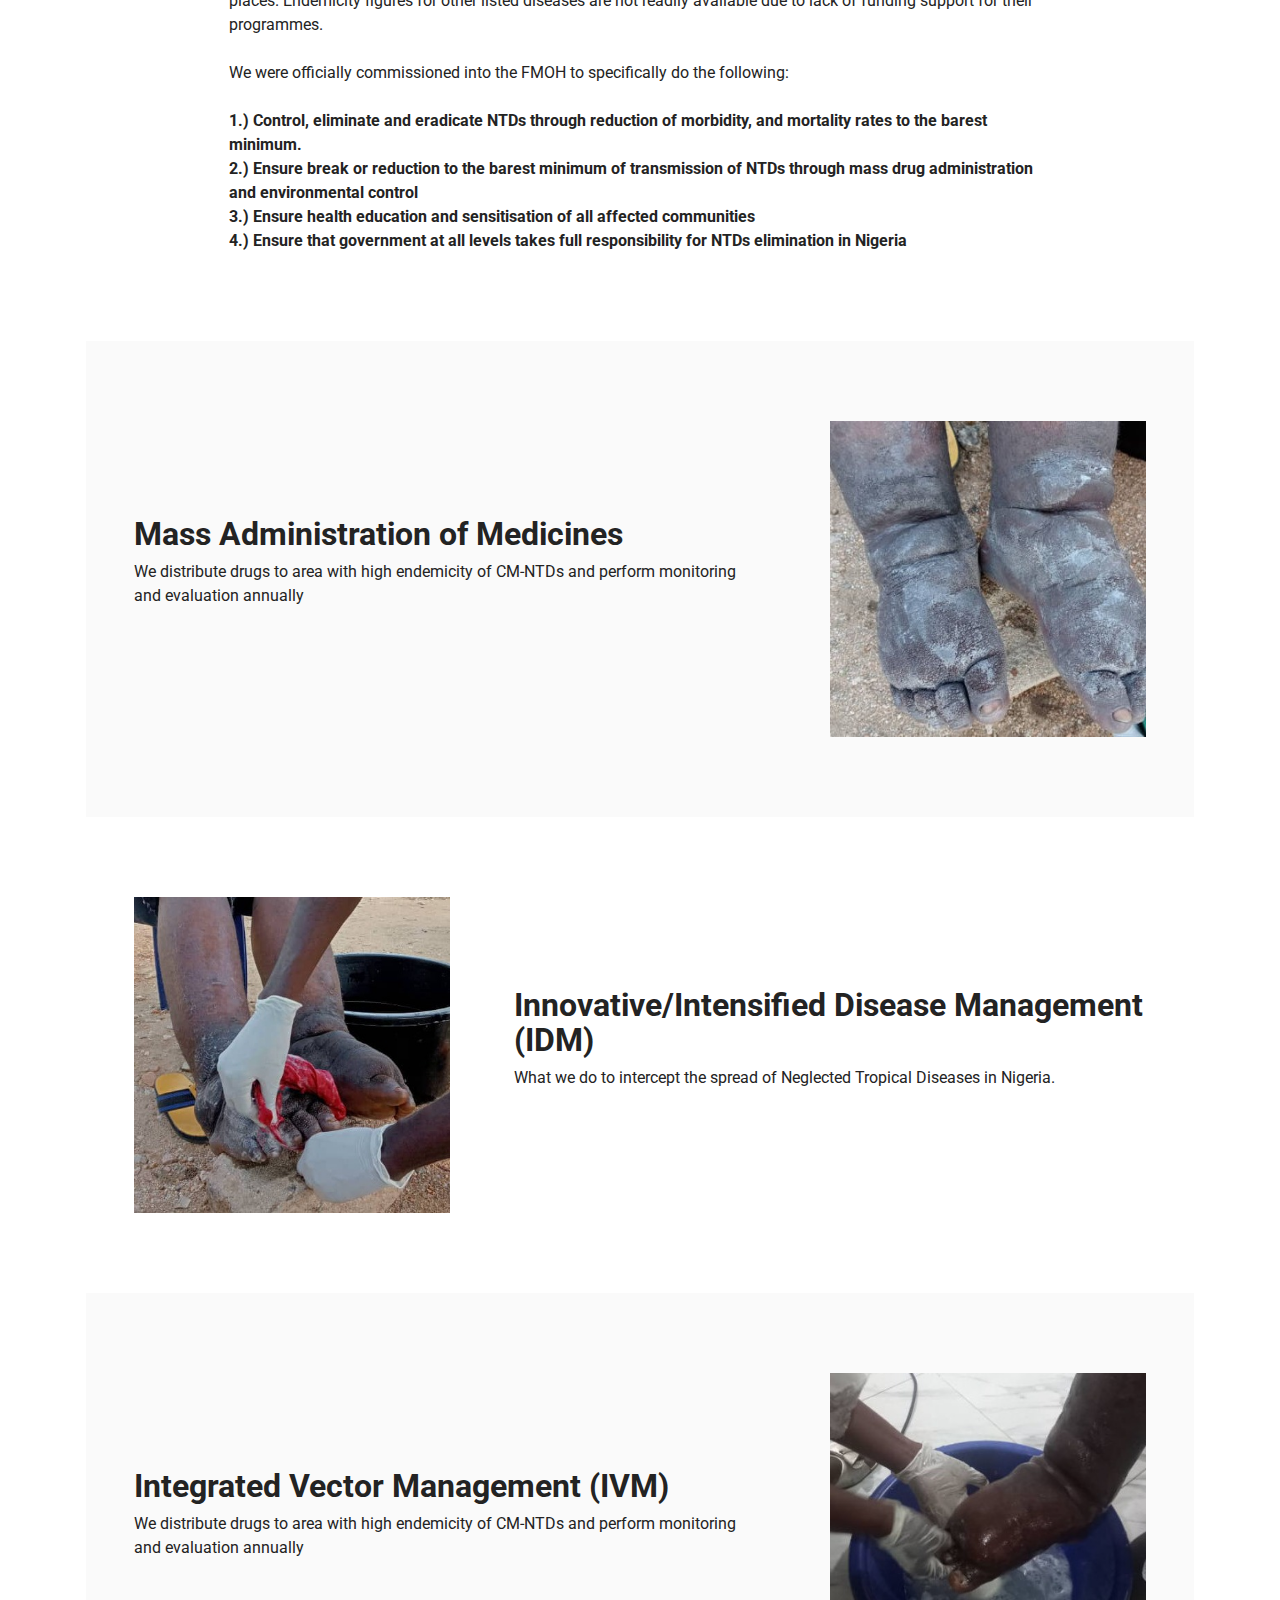
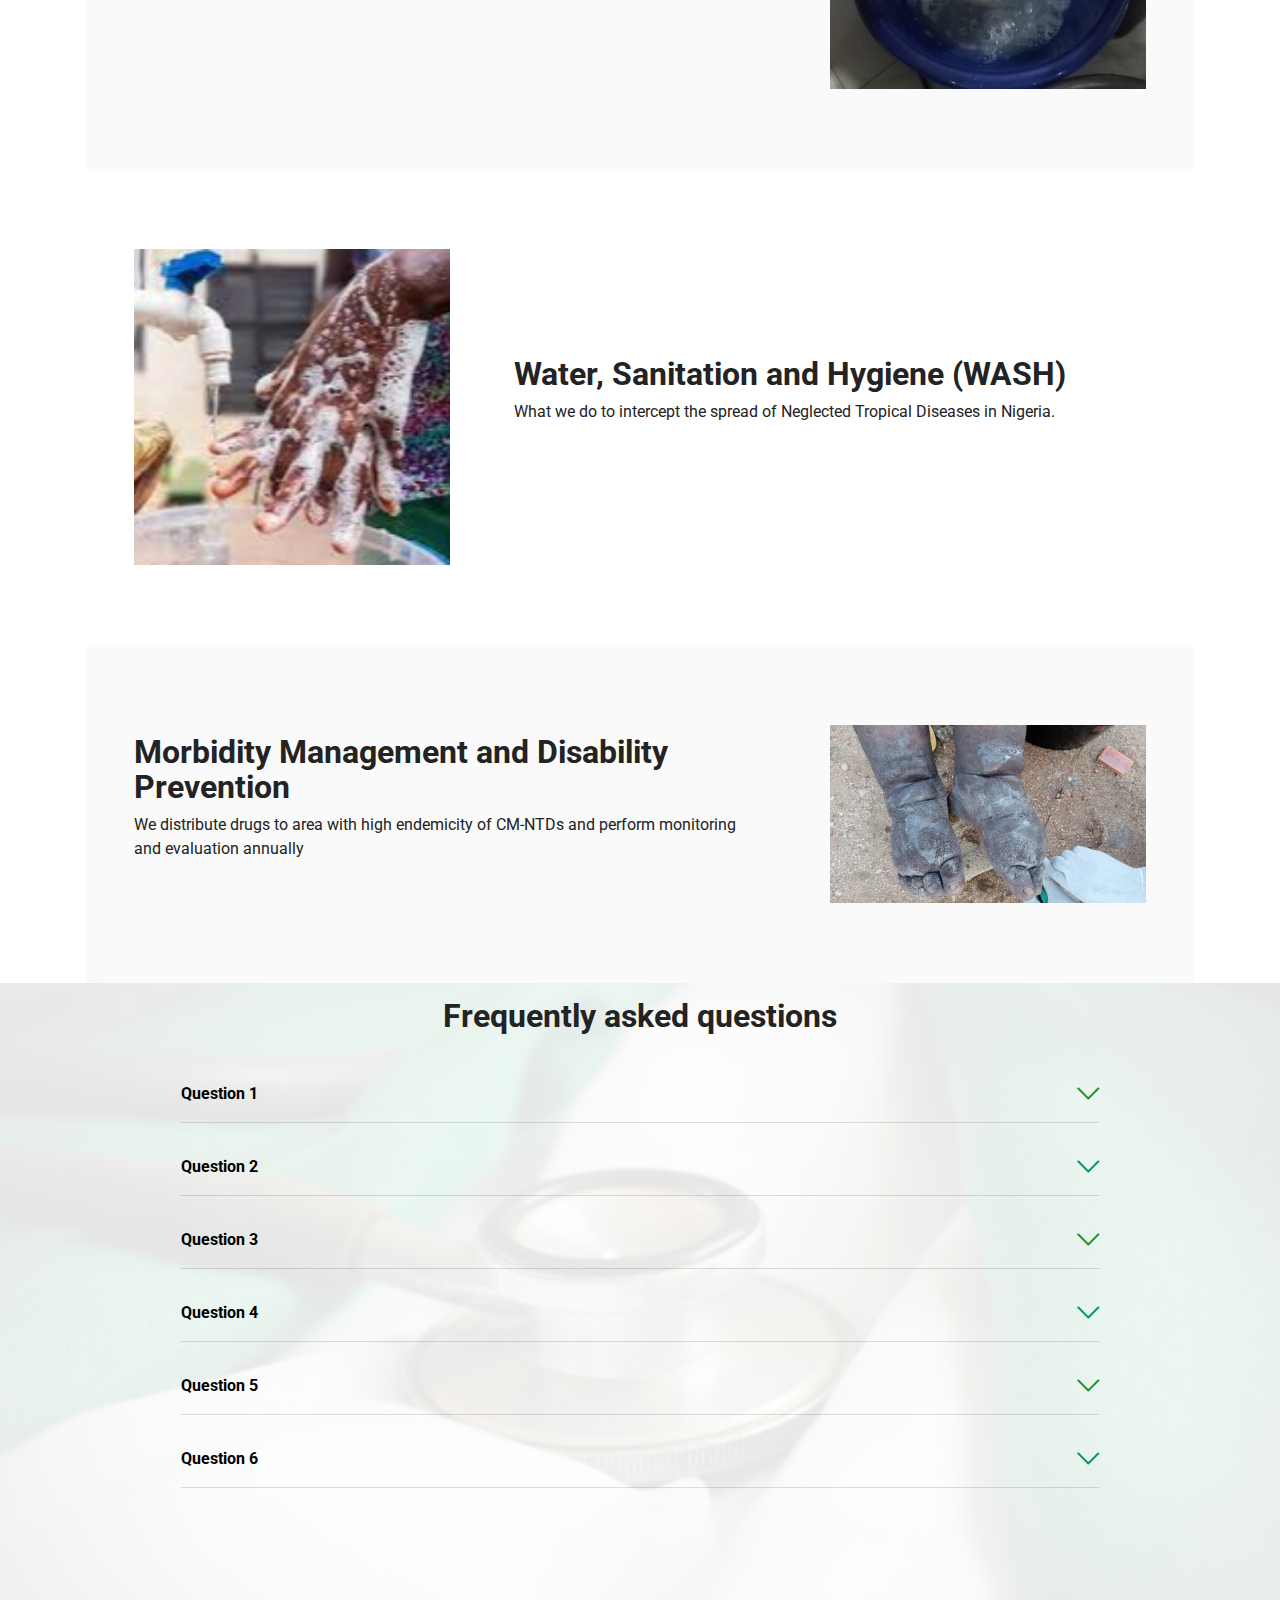
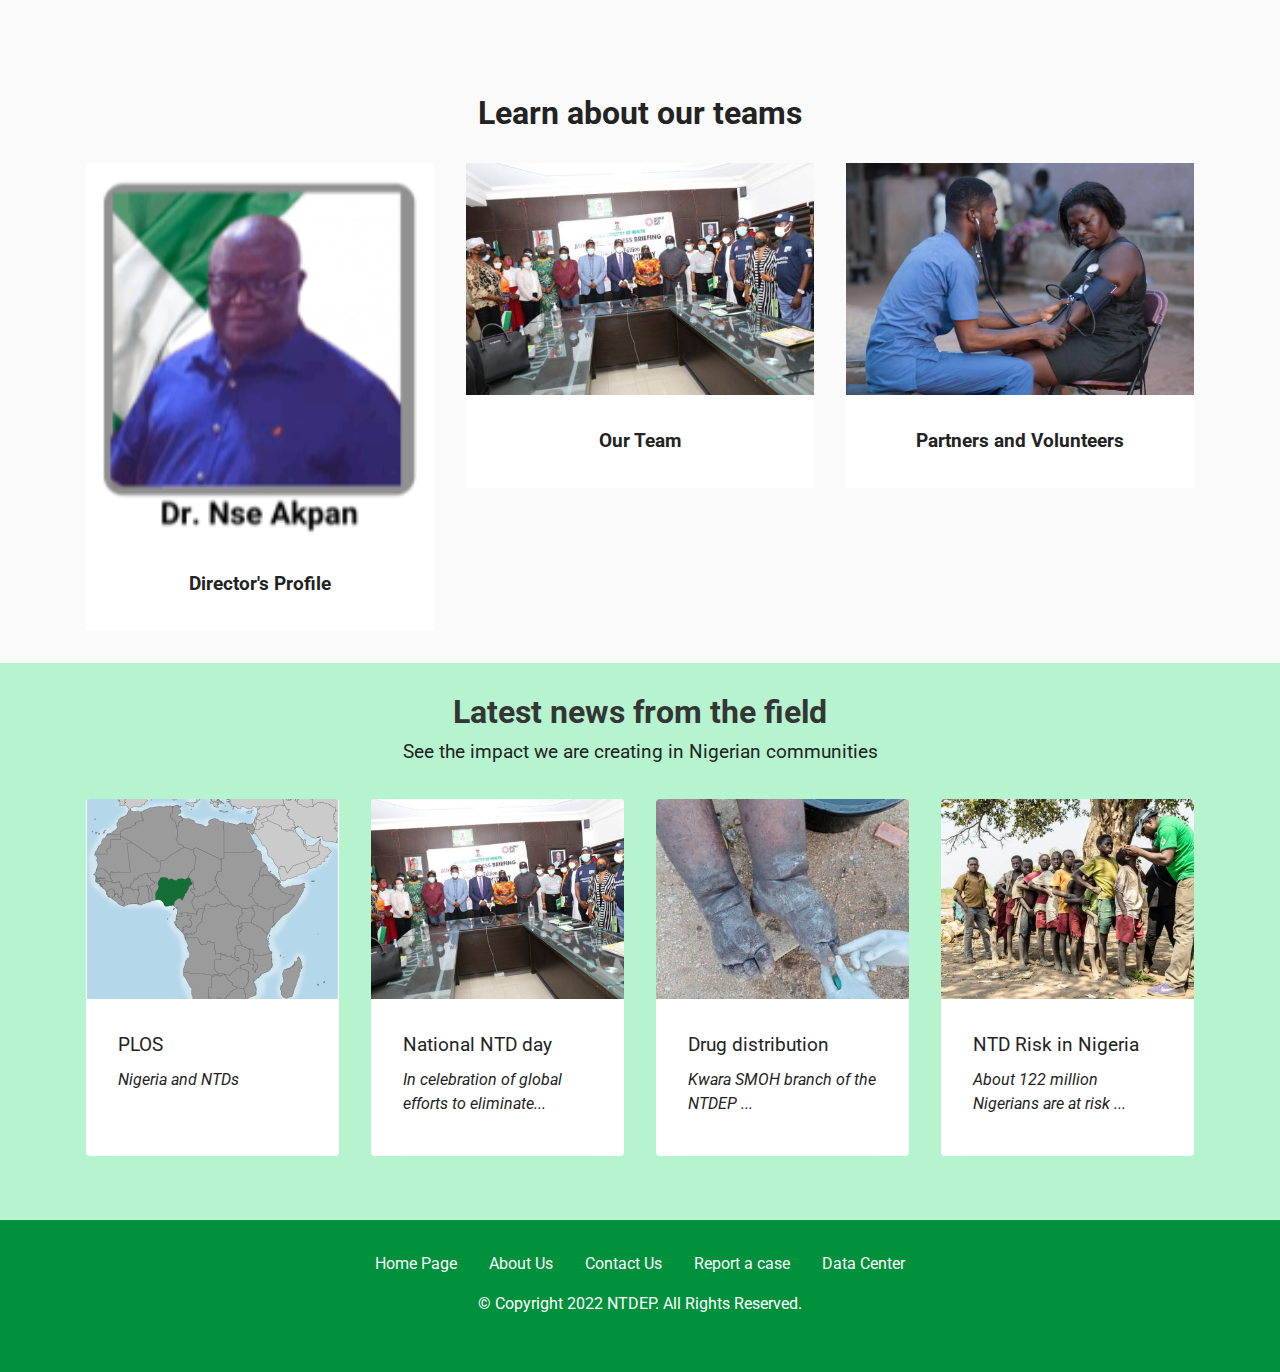
==== commit 2975c42a: "second_version" ====
--- a/about_us.html
+++ b/about_us.html
@@ -16,6 +16,7 @@
   
   <title>About Us</title>
   <link rel="stylesheet" href="assets/web/assets/mobirise-icons2/mobirise2.css">
+  <link rel="stylesheet" href="assets/web/assets/mobirise-icons/mobirise-icons.css">
   <link rel="stylesheet" href="assets/bootstrap/css/bootstrap.min.css">
   <link rel="stylesheet" href="assets/bootstrap/css/bootstrap-grid.min.css">
   <link rel="stylesheet" href="assets/bootstrap/css/bootstrap-reboot.min.css">
@@ -54,8 +55,8 @@
                 </div>
             </button>
             <div class="collapse navbar-collapse" id="navbarSupportedContent">
-                <ul class="navbar-nav nav-dropdown nav-right" data-app-modern-menu="true"><li class="nav-item dropdown open"><a class="nav-link link dropdown-toggle text-black display-4" href="https://mobirise.com" data-toggle="dropdown-submenu" data-bs-toggle="dropdown" data-bs-auto-close="outside" aria-expanded="true">About us</a><div class="dropdown-menu" aria-labelledby="dropdown-333"><a class="dropdown-item text-black display-4" href="directors.html">Director's profile</a><a class="dropdown-item text-black display-4" href="core_team.html">Our Team</a><a class="dropdown-item text-black display-4" href="#">Partners</a></div></li>
-                    <li class="nav-item dropdown"><a class="nav-link link dropdown-toggle text-black display-4" href="https://mobirise.com" data-toggle="dropdown-submenu" data-bs-toggle="dropdown" data-bs-auto-close="outside" aria-expanded="false">Programme Areas</a><div class="dropdown-menu" aria-labelledby="dropdown-103"><a class="dropdown-item text-black display-4" href="pc_ntd.html">PC-NTDs</a><a class="dropdown-item text-black display-4" href="cm_ntd.html">CM-NTDs</a></div></li><li class="nav-item dropdown"><a class="nav-link link dropdown-toggle text-black display-4" href="https://mobirise.com" data-toggle="dropdown-submenu" data-bs-toggle="dropdown" data-bs-auto-close="outside" aria-expanded="false">Our Work</a><div class="dropdown-menu" aria-labelledby="dropdown-462"><a class="dropdown-item text-black display-4" href="index.html#gallery2-2a">News from the field</a><a class="dropdown-item text-black display-4" href="https://josoga2.shinyapps.io/ntdep/">Data and Publications</a></div></li><li class="nav-item"><a class="nav-link link text-black display-4" href="tel:+2348113724034"><span class="mobi-mbri mobi-mbri-phone mbr-iconfont mbr-iconfont-btn" style="font-size: 20px; color: rgb(228, 63, 63);"></span>Report a case</a></li></ul>
+                <ul class="navbar-nav nav-dropdown nav-right" data-app-modern-menu="true"><li class="nav-item dropdown"><a class="nav-link link dropdown-toggle text-black display-4" href="https://mobirise.com" data-toggle="dropdown-submenu" data-bs-toggle="dropdown" data-bs-auto-close="outside" aria-expanded="false">About us</a><div class="dropdown-menu" aria-labelledby="dropdown-333"><a class="dropdown-item text-black text-primary display-4" href="about_us.html">About Us</a><a class="dropdown-item text-black display-4" href="directors.html">Director's profile</a><a class="dropdown-item text-black display-4" href="core_team.html">Our Team</a><a class="dropdown-item text-black text-primary display-4" href="contact_us.html">Contact Us</a></div></li>
+                    <li class="nav-item dropdown"><a class="nav-link link dropdown-toggle text-black display-4" href="https://mobirise.com" data-toggle="dropdown-submenu" data-bs-toggle="dropdown" data-bs-auto-close="outside" aria-expanded="false">Programme Areas</a><div class="dropdown-menu" aria-labelledby="dropdown-103"><a class="dropdown-item text-black display-4" href="pc_ntd.html">PC-NTDs</a><a class="dropdown-item text-black display-4" href="cm_ntd.html">CM-NTDs</a></div></li><li class="nav-item dropdown"><a class="nav-link link dropdown-toggle text-black show display-4" href="https://mobirise.com" data-toggle="dropdown-submenu" data-bs-toggle="dropdown" data-bs-auto-close="outside" aria-expanded="false">Our Work</a><div class="dropdown-menu show" aria-labelledby="dropdown-462" data-bs-popper="none"><a class="dropdown-item text-black display-4" href="index.html#gallery2-2a">News from the field</a><a class="dropdown-item text-black text-primary display-4" href="ntdep_gallery.html">Gallery</a><a class="dropdown-item text-black display-4" href="https://josoga2.shinyapps.io/ntdep/">Data and Publications</a></div></li><li class="nav-item"><a class="nav-link link text-black text-primary display-4" href="tel:+2348138775715"><span class="mobi-mbri mobi-mbri-phone mbr-iconfont mbr-iconfont-btn" style="font-size: 20px; color: rgb(228, 63, 63);"></span>Report a case</a></li></ul>
                 
                 
             </div>
@@ -84,6 +85,39 @@
 </section>
 
 <section data-bs-version="5.1" class="content5 cid-t73oi6bwWA" id="content5-y">
+    
+    <div class="container">
+        <div class="row justify-content-center">
+            <div class="col-md-12 col-lg-9">
+                
+                <h4 class="mbr-section-subtitle mbr-fonts-style mb-4 display-2"><strong>
+                    Who are we?</strong></h4>
+                <p class="mbr-text mbr-fonts-style display-7">
+                    We are a team dedicated to improving the quality of lives, especially those who are victims of one or more of the 15 priority Neglected tropical disease in Nigeria. We are Nigerians working for Nigeria.<br><br><strong>What do we want to see?<br></strong>We want to see a Nigeria free of NTDs.<br></p>
+            </div>
+        </div>
+    </div>
+</section>
+
+<section data-bs-version="5.1" class="image3 cid-tdIMExhzUz" id="image3-3j">
+    
+
+    
+    
+
+    <div class="container-fluid">
+        <div class="row justify-content-center">
+            <div class="col-12 col-lg-12">
+                <div class="image-wrapper">
+                    <img src="assets/images/neglected-tropical-diseases-nigeria-giving-compass-700x394.jpeg" alt="Mobirise Website Builder">
+                    
+                </div>
+            </div>
+        </div>
+    </div>
+</section>
+
+<section data-bs-version="5.1" class="content5 cid-tdIMGrvYKN" id="content5-3k">
     
     <div class="container">
         <div class="row justify-content-center">
@@ -98,27 +132,239 @@
     </div>
 </section>
 
-<section data-bs-version="5.1" class="content14 cid-t7wceHJjGl" id="content14-2c">
-    
-
-    
-    
-    
-    <div class="container">
-        <div class="row justify-content-center">
-            <div class="col-md-12 col-lg-9">
-                    <h3 class="mbr-section-title mbr-fonts-style mb-4 display-2">
-                        <strong>Our Intervention Strategies</strong></h3>
-                <ul class="list mbr-fonts-style display-7">
-                    <li><strong>Mass Administration of Medicines</strong><br>.</li>
-                    <li><strong>Innovative/Intensified Disease Management (IDM)</strong><br>What we do to intercept the spread of Neglected Tropical Diseases in Nigeria.</li>
-                    <li><strong>Integrated Vector Management (IVM)</strong><br>What we do to intercept the spread of Neglected Tropical Diseases in Nigeria.</li>
-                    <li><strong>Water, Sanitation and Hygiene (WASH)</strong><br>What we do to intercept the spread of Neglected Tropical Diseases in Nigeria.</li>
-                    <li><strong>Morbidity Management and Disability Prevention<br></strong>What we do to intercept the spread of Neglected Tropical Diseases in Nigeria.</li>
-                </ul>
-            </div>
-        </div>
-    </div>
+<section data-bs-version="5.1" class="features15 cid-tdIIH3UAkq" id="features16-3e">
+
+    
+
+    
+    
+    <div class="container">
+        <div class="content-wrapper">
+            <div class="row align-items-center">
+                <div class="col-12 col-lg">
+                    <div class="text-wrapper">
+                        <h6 class="card-title mbr-fonts-style display-2"><strong>Mass Administration of Medicines</strong></h6>
+                        <p class="mbr-text mbr-fonts-style mb-4 display-4">We distribute drugs to area with high endemicity of CM-NTDs and perform monitoring and evaluation annually</p>
+                        
+                    </div>
+                </div>
+                <div class="col-12 col-lg-4">
+                    <div class="image-wrapper">
+                        <img src="assets/images/lf-5-632x356.jpeg" alt="Mobirise Website Builder">
+                    </div>
+                </div>
+            </div>
+        </div>
+    </div>
+</section>
+
+<section data-bs-version="5.1" class="features16 cid-tdIJ4Tp4Kt" id="features17-3f">
+    
+
+    
+    
+    <div class="container">
+        <div class="content-wrapper">
+            <div class="row align-items-center">
+                <div class="col-12 col-lg-4">
+                    <div class="image-wrapper">
+                        <img src="assets/images/lf-1-574x1020.jpeg" alt="Mobirise Website Builder">
+                    </div>
+                </div>
+                <div class="col-12 col-lg">
+                    <div class="text-wrapper">
+                        <h6 class="card-title mbr-fonts-style display-2"><strong>Innovative/Intensified Disease Management (IDM)</strong></h6>
+                        <p class="mbr-text mbr-fonts-style mb-4 display-4">What we do to intercept the spread of Neglected Tropical Diseases in Nigeria.<br></p>
+                        
+                    </div>
+                </div>
+            </div>
+        </div>
+    </div>
+</section>
+
+<section data-bs-version="5.1" class="features15 cid-tdIJmpm4A6" id="features16-3g">
+
+    
+
+    
+    
+    <div class="container">
+        <div class="content-wrapper">
+            <div class="row align-items-center">
+                <div class="col-12 col-lg">
+                    <div class="text-wrapper">
+                        <h6 class="card-title mbr-fonts-style display-2"><strong>Integrated Vector Management (IVM)</strong></h6>
+                        <p class="mbr-text mbr-fonts-style mb-4 display-4">We distribute drugs to area with high endemicity of CM-NTDs and perform monitoring and evaluation annually</p>
+                        
+                    </div>
+                </div>
+                <div class="col-12 col-lg-4">
+                    <div class="image-wrapper">
+                        <img src="assets/images/lf-2-632x474.jpeg" alt="Mobirise Website Builder">
+                    </div>
+                </div>
+            </div>
+        </div>
+    </div>
+</section>
+
+<section data-bs-version="5.1" class="features16 cid-tdIJn7iPUc" id="features17-3h">
+    
+
+    
+    
+    <div class="container">
+        <div class="content-wrapper">
+            <div class="row align-items-center">
+                <div class="col-12 col-lg-4">
+                    <div class="image-wrapper">
+                        <img src="assets/images/wash-259x194.jpeg" alt="Mobirise Website Builder">
+                    </div>
+                </div>
+                <div class="col-12 col-lg">
+                    <div class="text-wrapper">
+                        <h6 class="card-title mbr-fonts-style display-2"><strong>Water, Sanitation and Hygiene (WASH)</strong></h6>
+                        <p class="mbr-text mbr-fonts-style mb-4 display-4">What we do to intercept the spread of Neglected Tropical Diseases in Nigeria.<br></p>
+                        
+                    </div>
+                </div>
+            </div>
+        </div>
+    </div>
+</section>
+
+<section data-bs-version="5.1" class="features15 cid-tdIJnFYtzu" id="features16-3i">
+
+    
+
+    
+    
+    <div class="container">
+        <div class="content-wrapper">
+            <div class="row align-items-center">
+                <div class="col-12 col-lg">
+                    <div class="text-wrapper">
+                        <h6 class="card-title mbr-fonts-style display-2"><strong>Morbidity Management and Disability Prevention</strong></h6>
+                        <p class="mbr-text mbr-fonts-style mb-4 display-4">We distribute drugs to area with high endemicity of CM-NTDs and perform monitoring and evaluation annually</p>
+                        
+                    </div>
+                </div>
+                <div class="col-12 col-lg-4">
+                    <div class="image-wrapper">
+                        <img src="assets/images/lf-5-632x356.jpg" alt="Mobirise Website Builder">
+                    </div>
+                </div>
+            </div>
+        </div>
+    </div>
+</section>
+
+<section data-bs-version="5.1" class="content17 cid-tdIHRXr7BQ" id="content17-3d">
+
+    
+
+    
+    <div class="mbr-overlay" style="opacity: 0.9; background-color: rgb(255, 255, 255);">
+    </div>
+    
+    <div class="container">
+        
+            <div class="row justify-content-center">
+                <div class="col-12 col-md-10">
+                    <div class="section-head align-center mb-4">
+                        <h3 class="mbr-section-title mb-0 mbr-fonts-style display-2">
+                            <strong>Frequently asked questions</strong></h3>
+                        
+                    </div>
+                    
+                    <div id="bootstrap-toggle" class="toggle-panel accordionStyles tab-content">
+                        <div class="card mb-3">
+                            <div class="card-header" role="tab" id="headingOne">
+                                <a role="button" class="collapsed panel-title text-black" data-toggle="collapse" data-bs-toggle="collapse" data-core="" href="#collapse1_87" aria-expanded="false" aria-controls="collapse1">
+                                    <h6 class="panel-title-edit mbr-fonts-style mb-0 display-7"><strong>Question 1</strong></h6>
+                                    <span class="sign mbr-iconfont mbri-arrow-down"></span>
+                                </a>
+                            </div>
+                            <div id="collapse1_87" class="panel-collapse noScroll collapse" role="tabpanel" aria-labelledby="headingOne">
+                                <div class="panel-body">
+                                    <p class="mbr-fonts-style panel-text display-7">Answer</p>
+                                </div>
+                            </div>
+                        </div>
+                        <div class="card mb-3">
+                            <div class="card-header" role="tab" id="headingTwo">
+                                <a role="button" class="collapsed panel-title text-black" data-toggle="collapse" data-bs-toggle="collapse" data-core="" href="#collapse2_87" aria-expanded="false" aria-controls="collapse2">
+                                    <h6 class="panel-title-edit mbr-fonts-style mb-0 display-7"><strong>Question 2</strong></h6>
+                                    <span class="sign mbr-iconfont mbri-arrow-down"></span>
+                                </a>
+
+                            </div>
+                            <div id="collapse2_87" class="panel-collapse noScroll collapse" role="tabpanel" aria-labelledby="headingTwo">
+                                <div class="panel-body">
+                                    <p class="mbr-fonts-style panel-text display-7">Answer</p>
+                                </div>
+                            </div>
+                        </div>
+                        <div class="card mb-3">
+                            <div class="card-header" role="tab" id="headingThree">
+                                <a role="button" class="collapsed panel-title text-black" data-toggle="collapse" data-bs-toggle="collapse" data-core="" href="#collapse3_87" aria-expanded="false" aria-controls="collapse3">
+                                    <h6 class="panel-title-edit mbr-fonts-style mb-0 display-7"><strong>Question 3</strong></h6>
+                                    <span class="sign mbr-iconfont mbri-arrow-down"></span>
+                                </a>
+                            </div>
+                            <div id="collapse3_87" class="panel-collapse noScroll collapse" role="tabpanel" aria-labelledby="headingThree">
+                                <div class="panel-body">
+                                    <p class="mbr-fonts-style panel-text display-7">Answer</p>
+                                </div>
+                            </div>
+                        </div>
+                        <div class="card mb-3">
+                            <div class="card-header" role="tab" id="headingThree">
+                                <a role="button" class="collapsed panel-title text-black" data-toggle="collapse" data-bs-toggle="collapse" data-core="" href="#collapse4_87" aria-expanded="false" aria-controls="collapse4">
+                                    <h6 class="panel-title-edit mbr-fonts-style mb-0 display-7"><strong>Question 4</strong></h6>
+                                    <span class="sign mbr-iconfont mbri-arrow-down"></span>
+                                </a>
+                            </div>
+                            <div id="collapse4_87" class="panel-collapse noScroll collapse" role="tabpanel" aria-labelledby="headingThree">
+                                <div class="panel-body">
+                                    <p class="mbr-fonts-style panel-text display-7">
+                                       Answer</p>
+                                </div>
+                            </div>
+                        </div>
+                        <div class="card mb-3">
+                            <div class="card-header" role="tab" id="headingThree">
+                                <a role="button" class="collapsed panel-title text-black" data-toggle="collapse" data-bs-toggle="collapse" data-core="" href="#collapse5_87" aria-expanded="false" aria-controls="collapse5">
+                                   <h6 class="panel-title-edit mbr-fonts-style mb-0 display-7"><strong>Question 5</strong></h6>
+                                        <span class="mbr-iconfont mobi-mbri-arrow-down mobi-mbri"></span>
+                                </a>
+                            </div>
+                            <div id="collapse5_87" class="panel-collapse noScroll collapse" role="tabpanel" aria-labelledby="headingThree">
+                                <div class="panel-body">
+                                    <p class="mbr-fonts-style panel-text display-7">
+                                       Answer</p>
+                                </div>
+                            </div>
+                        </div>
+                        <div class="card mb-3">
+                            <div class="card-header" role="tab" id="headingThree">
+                                <a role="button" class="collapsed panel-title text-black" data-toggle="collapse" data-bs-toggle="collapse" data-core="" href="#collapse6_87" aria-expanded="false" aria-controls="collapse6">
+                                    <h6 class="panel-title-edit mbr-fonts-style mb-0 display-7"><strong>Question 6</strong></h6>
+                                    <span class="mbr-iconfont mobi-mbri-arrow-down mobi-mbri"></span>
+                                </a>
+                            </div>
+                            <div id="collapse6_87" class="panel-collapse noScroll collapse" role="tabpanel" aria-labelledby="headingThree">
+                                <div class="panel-body">
+                                    <p class="mbr-fonts-style panel-text display-7">
+                                       Answer</p>
+                                </div>
+                            </div>
+                        </div>
+                    </div>
+                </div>
+            </div>
+        </div>
 </section>
 
 <section data-bs-version="5.1" class="team1 cid-t73obzsxfj" id="team1-x">
@@ -130,13 +376,13 @@
         <div class="row justify-content-center">
             <div class="col-12">
                 <h3 class="mbr-section-title mbr-fonts-style align-center mb-4 display-2">
-                    <strong>Learn more about our teams</strong></h3>
+                    <strong>Learn about our teams</strong></h3>
                 
             </div>
             <div class="col-sm-6 col-lg-4">
                 <div class="card-wrap">
                     <div class="image-wrap">
-                        <img src="assets/images/president-muhammadu-buhari-1-1920x1080.png" alt="Mobirise Website Builder">
+                        <img src="assets/images/president-muhammadu-buhari-3-696x392.png" alt="Mobirise Website Builder">
                     </div>
                     <div class="content-wrap">
                         <h5 class="mbr-section-title card-title mbr-fonts-style align-center m-0 display-5"><strong>Director's Profile</strong></h5>
@@ -184,7 +430,7 @@
     </div>
 </section>
 
-<section data-bs-version="5.1" class="gallery2 cid-t9onYBoP2a" id="gallery2-2d">
+<section data-bs-version="5.1" class="gallery2 cid-tdIQWOgDg7" id="gallery2-3l">
     
     
     <div class="container">
@@ -200,7 +446,7 @@
                         <a href="https://journals.plos.org/plosntds/article?id=10.1371/journal.pntd.0001600"><img src="assets/images/pntd.0001600.g001-506x516.png" alt="Mobirise Website Builder"></a>
                     </div>
                     <div class="item-content">
-                        <h5 class="item-title mbr-fonts-style display-5"><strong>PLOS</strong></h5>
+                        <h5 class="item-title mbr-fonts-style display-5">PLOS</h5>
                         <h6 class="item-subtitle mbr-fonts-style mt-1 display-7"><em>Nigeria and NTDs</em></h6>
                         
                     </div>
@@ -212,7 +458,7 @@
                         <a href="https://www.health.gov.ng/index.php?option=com_k2&view=item&id=826:fg-commemorates-2022-world-neglected-tropical-disease-day&Itemid=470"><img src="assets/images/world-ntd-day-506x337.jpg" alt="Mobirise Website Builder" data-slide-to="1" data-bs-slide-to="2"></a>
                     </div>
                     <div class="item-content">
-                        <h5 class="item-title mbr-fonts-style display-5"><strong>National NTD day</strong></h5>
+                        <h5 class="item-title mbr-fonts-style display-5">National NTD day</h5>
                         <h6 class="item-subtitle mbr-fonts-style mt-1 display-7"><em>In celebration of global efforts to eliminate...</em></h6>
                         
                     </div>
@@ -222,10 +468,10 @@
             <div class="item features-image сol-12 col-md-6 col-lg-3">
                 <div class="item-wrapper">
                     <div class="item-img">
-                        <img src="assets/images/africa-humanitarian-aid-doctor-taking-care-patient-2000x1333.jpg" alt="Mobirise Website Builder" data-slide-to="2">
+                        <img src="assets/images/lf-leg-506x285.jpg" alt="Mobirise Website Builder" data-slide-to="2">
                     </div>
                     <div class="item-content">
-                        <h5 class="item-title mbr-fonts-style display-5"><strong>Drug distribution</strong></h5>
+                        <h5 class="item-title mbr-fonts-style display-5">Drug distribution</h5>
                         <h6 class="item-subtitle mbr-fonts-style mt-1 display-7"><em>Kwara SMOH branch of the NTDEP ...</em></h6>
                         
                     </div>
@@ -234,11 +480,11 @@
             </div><div class="item features-image сol-12 col-md-6 col-lg-3">
                 <div class="item-wrapper">
                     <div class="item-img">
-                        <img src="assets/images/africa-humanitarian-aid-doctor-taking-care-patient-2000x1333.jpg" alt="Mobirise Website Builder" data-slide-to="3" data-bs-slide-to="4">
+                        <a href="https://dailytrust.com/fg-122-million-nigerians-at-risk-of-neglected-topical-diseases" target="_blank"><img src="assets/images/neglected-tropical-diseases-ntds.webp" alt="Mobirise Website Builder" data-slide-to="3" data-bs-slide-to="4"></a>
                     </div>
                     <div class="item-content">
-                        <h5 class="item-title mbr-fonts-style display-5"><strong>Drug distribution</strong></h5>
-                        <h6 class="item-subtitle mbr-fonts-style mt-1 display-7"><em>Sokoto SMOH branch of the NTDEP...</em></h6>
+                        <h5 class="item-title mbr-fonts-style display-5">NTD Risk in Nigeria</h5>
+                        <h6 class="item-subtitle mbr-fonts-style mt-1 display-7"><em>About 122 million Nigerians are at risk ...</em></h6>
                         
                     </div>
                     
@@ -276,7 +522,7 @@
         </div>
     </div>
 </section><section class="display-7" style="padding: 0;align-items: center;justify-content: center;flex-wrap: wrap;  background-color: #01903c;  align-content: center;display: flex;position: relative;height: rem;"><a href="https://mobiri.se/" style="flex: 1 1;height: 0rem;position: absolute;width: 100%;z-index: 1;"><img alt="" style="height: 0rem;" src="#"></a><p style="margin: 0;text-align: center; background-color: #01903c;" class="display-7"> &#8204;</p><a style="z-index:1" href="https://mobirise.com/website-maer.html">NTDEP</a></section><script src="assets/bootstrap/js/bootstrap.bundle.min.js"></script>  <script src="assets/parallax/jarallax.js"></script>  <script src="assets/web/assets/cookies-alert-plugin/cookies-alert-core.js"></script>  <script src="assets/web/assets/cookies-alert-plugin/cookies-alert-script.js"></script>  <script src="assets/smoothscroll/smooth-scroll.js"></script>  <script src="assets/ytplayer/index.js"></script>  <script src="assets/dropdown/js/navbar-dropdown.js"></script>  <script src="assets/theme/js/script.js"></script>  
-  
+ 
   
 <input name="cookieData" type="hidden" data-cookie-customDialogSelector='null' data-cookie-colorText='#424a4d' data-cookie-colorBg='rgba(234, 239, 241, 0.99)' data-cookie-textButton='Agree' data-cookie-colorButton='' data-cookie-colorLink='#424a4d' data-cookie-underlineLink='true' data-cookie-text="We use cookies to give you the best experience. ">
    <div id="scrollToTop" class="scrollToTop mbr-arrow-up"><a style="text-align: center;"><i class="mbr-arrow-up-icon mbr-arrow-up-icon-cm cm-icon cm-icon-smallarrow-up"></i></a></div>
--- a/assets/web/assets/mobirise-icons/mobirise-icons.css
+++ b/assets/web/assets/mobirise-icons/mobirise-icons.css
@@ -0,0 +1,477 @@
+@font-face {
+  font-family: 'MobiriseIcons';
+  src:  url('mobirise-icons.eot?spat4u');
+  src:  url('mobirise-icons.eot?spat4u#iefix') format('embedded-opentype'),
+    url('mobirise-icons.ttf?spat4u') format('truetype'),
+    url('mobirise-icons.woff?spat4u') format('woff'),
+    url('mobirise-icons.svg?spat4u#MobiriseIcons') format('svg');
+  font-weight: normal;
+  font-style: normal;
+  font-display: swap;
+}
+
+[class^="mbri-"], [class*=" mbri-"] {
+  /* use !important to prevent issues with browser extensions that change fonts */
+  font-family: MobiriseIcons !important;
+  speak: none;
+  font-style: normal;
+  font-weight: normal;
+  font-variant: normal;
+  text-transform: none;
+  line-height: 1;
+
+  /* Better Font Rendering =========== */
+  -webkit-font-smoothing: antialiased;
+  -moz-osx-font-smoothing: grayscale;
+}
+
+.mbri-add-submenu:before {
+  content: "\e900";
+}
+.mbri-alert:before {
+  content: "\e901";
+}
+.mbri-align-center:before {
+  content: "\e902";
+}
+.mbri-align-justify:before {
+  content: "\e903";
+}
+.mbri-align-left:before {
+  content: "\e904";
+}
+.mbri-align-right:before {
+  content: "\e905";
+}
+.mbri-android:before {
+  content: "\e906";
+}
+.mbri-apple:before {
+  content: "\e907";
+}
+.mbri-arrow-down:before {
+  content: "\e908";
+}
+.mbri-arrow-next:before {
+  content: "\e909";
+}
+.mbri-arrow-prev:before {
+  content: "\e90a";
+}
+.mbri-arrow-up:before {
+  content: "\e90b";
+}
+.mbri-bold:before {
+  content: "\e90c";
+}
+.mbri-bookmark:before {
+  content: "\e90d";
+}
+.mbri-bootstrap:before {
+  content: "\e90e";
+}
+.mbri-briefcase:before {
+  content: "\e90f";
+}
+.mbri-browse:before {
+  content: "\e910";
+}
+.mbri-bulleted-list:before {
+  content: "\e911";
+}
+.mbri-calendar:before {
+  content: "\e912";
+}
+.mbri-camera:before {
+  content: "\e913";
+}
+.mbri-cart-add:before {
+  content: "\e914";
+}
+.mbri-cart-full:before {
+  content: "\e915";
+}
+.mbri-cash:before {
+  content: "\e916";
+}
+.mbri-change-style:before {
+  content: "\e917";
+}
+.mbri-chat:before {
+  content: "\e918";
+}
+.mbri-clock:before {
+  content: "\e919";
+}
+.mbri-close:before {
+  content: "\e91a";
+}
+.mbri-cloud:before {
+  content: "\e91b";
+}
+.mbri-code:before {
+  content: "\e91c";
+}
+.mbri-contact-form:before {
+  content: "\e91d";
+}
+.mbri-credit-card:before {
+  content: "\e91e";
+}
+.mbri-cursor-click:before {
+  content: "\e91f";
+}
+.mbri-cust-feedback:before {
+  content: "\e920";
+}
+.mbri-database:before {
+  content: "\e921";
+}
+.mbri-delivery:before {
+  content: "\e922";
+}
+.mbri-desktop:before {
+  content: "\e923";
+}
+.mbri-devices:before {
+  content: "\e924";
+}
+.mbri-down:before {
+  content: "\e925";
+}
+.mbri-download:before {
+  content: "\e989";
+}
+.mbri-drag-n-drop:before {
+  content: "\e927";
+}
+.mbri-drag-n-drop2:before {
+  content: "\e928";
+}
+.mbri-edit:before {
+  content: "\e929";
+}
+.mbri-edit2:before {
+  content: "\e92a";
+}
+.mbri-error:before {
+  content: "\e92b";
+}
+.mbri-extension:before {
+  content: "\e92c";
+}
+.mbri-features:before {
+  content: "\e92d";
+}
+.mbri-file:before {
+  content: "\e92e";
+}
+.mbri-flag:before {
+  content: "\e92f";
+}
+.mbri-folder:before {
+  content: "\e930";
+}
+.mbri-gift:before {
+  content: "\e931";
+}
+.mbri-github:before {
+  content: "\e932";
+}
+.mbri-globe:before {
+  content: "\e933";
+}
+.mbri-globe-2:before {
+  content: "\e934";
+}
+.mbri-growing-chart:before {
+  content: "\e935";
+}
+.mbri-hearth:before {
+  content: "\e936";
+}
+.mbri-help:before {
+  content: "\e937";
+}
+.mbri-home:before {
+  content: "\e938";
+}
+.mbri-hot-cup:before {
+  content: "\e939";
+}
+.mbri-idea:before {
+  content: "\e93a";
+}
+.mbri-image-gallery:before {
+  content: "\e93b";
+}
+.mbri-image-slider:before {
+  content: "\e93c";
+}
+.mbri-info:before {
+  content: "\e93d";
+}
+.mbri-italic:before {
+  content: "\e93e";
+}
+.mbri-key:before {
+  content: "\e93f";
+}
+.mbri-laptop:before {
+  content: "\e940";
+}
+.mbri-layers:before {
+  content: "\e941";
+}
+.mbri-left-right:before {
+  content: "\e942";
+}
+.mbri-left:before {
+  content: "\e943";
+}
+.mbri-letter:before {
+  content: "\e944";
+}
+.mbri-like:before {
+  content: "\e945";
+}
+.mbri-link:before {
+  content: "\e946";
+}
+.mbri-lock:before {
+  content: "\e947";
+}
+.mbri-login:before {
+  content: "\e948";
+}
+.mbri-logout:before {
+  content: "\e949";
+}
+.mbri-magic-stick:before {
+  content: "\e94a";
+}
+.mbri-map-pin:before {
+  content: "\e94b";
+}
+.mbri-menu:before {
+  content: "\e94c";
+}
+.mbri-mobile:before {
+  content: "\e94d";
+}
+.mbri-mobile2:before {
+  content: "\e94e";
+}
+.mbri-mobirise:before {
+  content: "\e94f";
+}
+.mbri-more-horizontal:before {
+  content: "\e950";
+}
+.mbri-more-vertical:before {
+  content: "\e951";
+}
+.mbri-music:before {
+  content: "\e952";
+}
+.mbri-new-file:before {
+  content: "\e953";
+}
+.mbri-numbered-list:before {
+  content: "\e954";
+}
+.mbri-opened-folder:before {
+  content: "\e955";
+}
+.mbri-pages:before {
+  content: "\e956";
+}
+.mbri-paper-plane:before {
+  content: "\e957";
+}
+.mbri-paperclip:before {
+  content: "\e958";
+}
+.mbri-photo:before {
+  content: "\e959";
+}
+.mbri-photos:before {
+  content: "\e95a";
+}
+.mbri-pin:before {
+  content: "\e95b";
+}
+.mbri-play:before {
+  content: "\e95c";
+}
+.mbri-plus:before {
+  content: "\e95d";
+}
+.mbri-preview:before {
+  content: "\e95e";
+}
+.mbri-print:before {
+  content: "\e95f";
+}
+.mbri-protect:before {
+  content: "\e960";
+}
+.mbri-question:before {
+  content: "\e961";
+}
+.mbri-quote-left:before {
+  content: "\e962";
+}
+.mbri-quote-right:before {
+  content: "\e963";
+}
+.mbri-refresh:before {
+  content: "\e964";
+}
+.mbri-responsive:before {
+  content: "\e965";
+}
+.mbri-right:before {
+  content: "\e966";
+}
+.mbri-rocket:before {
+  content: "\e967";
+}
+.mbri-sad-face:before {
+  content: "\e968";
+}
+.mbri-sale:before {
+  content: "\e969";
+}
+.mbri-save:before {
+  content: "\e96a";
+}
+.mbri-search:before {
+  content: "\e96b";
+}
+.mbri-setting:before {
+  content: "\e96c";
+}
+.mbri-setting2:before {
+  content: "\e96d";
+}
+.mbri-setting3:before {
+  content: "\e96e";
+}
+.mbri-share:before {
+  content: "\e96f";
+}
+.mbri-shopping-bag:before {
+  content: "\e970";
+}
+.mbri-shopping-basket:before {
+  content: "\e971";
+}
+.mbri-shopping-cart:before {
+  content: "\e972";
+}
+.mbri-sites:before {
+  content: "\e973";
+}
+.mbri-smile-face:before {
+  content: "\e974";
+}
+.mbri-speed:before {
+  content: "\e975";
+}
+.mbri-star:before {
+  content: "\e976";
+}
+.mbri-success:before {
+  content: "\e977";
+}
+.mbri-sun:before {
+  content: "\e978";
+}
+.mbri-sun2:before {
+  content: "\e979";
+}
+.mbri-tablet:before {
+  content: "\e97a";
+}
+.mbri-tablet-vertical:before {
+  content: "\e97b";
+}
+.mbri-target:before {
+  content: "\e97c";
+}
+.mbri-timer:before {
+  content: "\e97d";
+}
+.mbri-to-ftp:before {
+  content: "\e97e";
+}
+.mbri-to-local-drive:before {
+  content: "\e97f";
+}
+.mbri-touch-swipe:before {
+  content: "\e980";
+}
+.mbri-touch:before {
+  content: "\e981";
+}
+.mbri-trash:before {
+  content: "\e982";
+}
+.mbri-underline:before {
+  content: "\e983";
+}
+.mbri-unlink:before {
+  content: "\e984";
+}
+.mbri-unlock:before {
+  content: "\e985";
+}
+.mbri-up-down:before {
+  content: "\e986";
+}
+.mbri-up:before {
+  content: "\e987";
+}
+.mbri-update:before {
+  content: "\e988";
+}
+.mbri-upload:before {
+ content: "\e926"; 
+}
+.mbri-user:before {
+  content: "\e98a";
+}
+.mbri-user2:before {
+  content: "\e98b";
+}
+.mbri-users:before {
+  content: "\e98c";
+}
+.mbri-video:before {
+  content: "\e98d";
+}
+.mbri-video-play:before {
+  content: "\e98e";
+}
+.mbri-watch:before {
+  content: "\e98f";
+}
+.mbri-website-theme:before {
+  content: "\e990";
+}
+.mbri-wifi:before {
+  content: "\e991";
+}
+.mbri-windows:before {
+  content: "\e992";
+}
+.mbri-zoom-out:before {
+  content: "\e993";
+}
+.mbri-redo:before {
+  content: "\e994";
+}
+.mbri-undo:before {
+  content: "\e995";
+}
--- a/assets/mobirise/css/mbr-additional.css
+++ b/assets/mobirise/css/mbr-additional.css
@@ -680,7 +680,7 @@
 .cid-s48MCQYojq {
   padding-top: 8rem;
   padding-bottom: 10rem;
-  background-image: url("../../../assets/images/africa-humanitarian-aid-doctor-taking-care-patient-2000x1333.jpg");
+  background-image: url("../../../assets/images/efez16cxyaaakzj-1040x780.jpg");
 }
 .cid-s48MCQYojq .mbr-section-title {
   text-align: left;
@@ -806,7 +806,7 @@
 .cid-t7ab2nxX99 {
   padding-top: 2rem;
   padding-bottom: 2rem;
-  background-color: #bbbbbb;
+  background-color: #b6f3cf;
 }
 .cid-t7ab2nxX99 img,
 .cid-t7ab2nxX99 .item-img {
@@ -846,7 +846,7 @@
   margin-top: auto !important;
 }
 .cid-t7ab2nxX99 .mbr-section-title {
-  color: #ffffff;
+  color: #353535;
 }
 .cid-t7ab2nxX99 .mbr-text,
 .cid-t7ab2nxX99 .mbr-section-btn {
@@ -882,8 +882,14 @@
 .cid-t73jdMMcOK .mbr-section-title {
   color: #c82c20;
 }
-.cid-s48OLK6784 .navbar-dropdown {
-  position: relative !important;
+.cid-s48OLK6784 {
+  z-index: 1000;
+  width: 100%;
+  position: relative;
+  min-height: 60px;
+}
+.cid-s48OLK6784 nav.navbar {
+  position: fixed;
 }
 .cid-s48OLK6784 .dropdown-item:before {
   font-family: Moririse2 !important;
@@ -1189,6 +1195,7 @@
 }
 .cid-s48OLK6784 .navbar-dropdown {
   padding: .5rem 1rem;
+  position: fixed;
 }
 .cid-s48OLK6784 a.nav-link {
   display: flex;
@@ -1860,28 +1867,28 @@
 .cid-t73DC7MzMB .social-row {
   color: #000000;
 }
-.cid-t9op8Dlagt {
+.cid-tdIReuvoKM {
   padding-top: 2rem;
   padding-bottom: 2rem;
-  background-color: #bbbbbb;
-}
-.cid-t9op8Dlagt img,
-.cid-t9op8Dlagt .item-img {
+  background-color: #b6f3cf;
+}
+.cid-tdIReuvoKM img,
+.cid-tdIReuvoKM .item-img {
   width: 100%;
   height: 100%;
   height: 200px;
   object-fit: cover;
 }
-.cid-t9op8Dlagt .item:focus,
-.cid-t9op8Dlagt span:focus {
+.cid-tdIReuvoKM .item:focus,
+.cid-tdIReuvoKM span:focus {
   outline: none;
 }
-.cid-t9op8Dlagt .item {
+.cid-tdIReuvoKM .item {
   cursor: pointer;
   margin-bottom: 2rem;
   position: relative;
 }
-.cid-t9op8Dlagt .item-wrapper {
+.cid-tdIReuvoKM .item-wrapper {
   position: unset;
   border-radius: 4px;
   background: #ffffff;
@@ -1890,29 +1897,29 @@
   flex-flow: column nowrap;
 }
 @media (min-width: 992px) {
-  .cid-t9op8Dlagt .item-wrapper .item-content {
+  .cid-tdIReuvoKM .item-wrapper .item-content {
     padding: 2rem;
   }
 }
 @media (max-width: 991px) {
-  .cid-t9op8Dlagt .item-wrapper .item-content {
+  .cid-tdIReuvoKM .item-wrapper .item-content {
     padding: 1rem;
   }
 }
-.cid-t9op8Dlagt .mbr-section-btn {
+.cid-tdIReuvoKM .mbr-section-btn {
   margin-top: auto !important;
 }
-.cid-t9op8Dlagt .mbr-section-title {
-  color: #ffffff;
-}
-.cid-t9op8Dlagt .mbr-text,
-.cid-t9op8Dlagt .mbr-section-btn {
+.cid-tdIReuvoKM .mbr-section-title {
+  color: #353535;
+}
+.cid-tdIReuvoKM .mbr-text,
+.cid-tdIReuvoKM .mbr-section-btn {
   text-align: center;
 }
-.cid-t9op8Dlagt .item-title {
+.cid-tdIReuvoKM .item-title {
   text-align: left;
 }
-.cid-t9op8Dlagt .item-subtitle {
+.cid-tdIReuvoKM .item-subtitle {
   text-align: left;
 }
 .cid-t9xx8RBD2m {
@@ -1983,8 +1990,14 @@
 .cid-t9xx8RBD2m .media-container-row .row-copirayt p {
   width: 100%;
 }
-.cid-t73t6BBIwq .navbar-dropdown {
-  position: relative !important;
+.cid-t73t6BBIwq {
+  z-index: 1000;
+  width: 100%;
+  position: relative;
+  min-height: 60px;
+}
+.cid-t73t6BBIwq nav.navbar {
+  position: fixed;
 }
 .cid-t73t6BBIwq .dropdown-item:before {
   font-family: Moririse2 !important;
@@ -2290,6 +2303,7 @@
 }
 .cid-t73t6BBIwq .navbar-dropdown {
   padding: .5rem 1rem;
+  position: fixed;
 }
 .cid-t73t6BBIwq a.nav-link {
   display: flex;
@@ -2369,28 +2383,28 @@
 .cid-t73wSzWCbR .mbr-text {
   color: #353535;
 }
-.cid-t9op5Lqkzo {
+.cid-tdIR73ScjO {
   padding-top: 2rem;
   padding-bottom: 2rem;
-  background-color: #bbbbbb;
-}
-.cid-t9op5Lqkzo img,
-.cid-t9op5Lqkzo .item-img {
+  background-color: #b6f3cf;
+}
+.cid-tdIR73ScjO img,
+.cid-tdIR73ScjO .item-img {
   width: 100%;
   height: 100%;
   height: 200px;
   object-fit: cover;
 }
-.cid-t9op5Lqkzo .item:focus,
-.cid-t9op5Lqkzo span:focus {
+.cid-tdIR73ScjO .item:focus,
+.cid-tdIR73ScjO span:focus {
   outline: none;
 }
-.cid-t9op5Lqkzo .item {
+.cid-tdIR73ScjO .item {
   cursor: pointer;
   margin-bottom: 2rem;
   position: relative;
 }
-.cid-t9op5Lqkzo .item-wrapper {
+.cid-tdIR73ScjO .item-wrapper {
   position: unset;
   border-radius: 4px;
   background: #ffffff;
@@ -2399,29 +2413,29 @@
   flex-flow: column nowrap;
 }
 @media (min-width: 992px) {
-  .cid-t9op5Lqkzo .item-wrapper .item-content {
+  .cid-tdIR73ScjO .item-wrapper .item-content {
     padding: 2rem;
   }
 }
 @media (max-width: 991px) {
-  .cid-t9op5Lqkzo .item-wrapper .item-content {
+  .cid-tdIR73ScjO .item-wrapper .item-content {
     padding: 1rem;
   }
 }
-.cid-t9op5Lqkzo .mbr-section-btn {
+.cid-tdIR73ScjO .mbr-section-btn {
   margin-top: auto !important;
 }
-.cid-t9op5Lqkzo .mbr-section-title {
-  color: #ffffff;
-}
-.cid-t9op5Lqkzo .mbr-text,
-.cid-t9op5Lqkzo .mbr-section-btn {
+.cid-tdIR73ScjO .mbr-section-title {
+  color: #353535;
+}
+.cid-tdIR73ScjO .mbr-text,
+.cid-tdIR73ScjO .mbr-section-btn {
   text-align: center;
 }
-.cid-t9op5Lqkzo .item-title {
+.cid-tdIR73ScjO .item-title {
   text-align: left;
 }
-.cid-t9op5Lqkzo .item-subtitle {
+.cid-tdIR73ScjO .item-subtitle {
   text-align: left;
 }
 .cid-t9xx8RBD2m {
@@ -2492,8 +2506,14 @@
 .cid-t9xx8RBD2m .media-container-row .row-copirayt p {
   width: 100%;
 }
-.cid-t73yTKVc8M .navbar-dropdown {
-  position: relative !important;
+.cid-t73yTKVc8M {
+  z-index: 1000;
+  width: 100%;
+  position: relative;
+  min-height: 60px;
+}
+.cid-t73yTKVc8M nav.navbar {
+  position: fixed;
 }
 .cid-t73yTKVc8M .dropdown-item:before {
   font-family: Moririse2 !important;
@@ -2799,6 +2819,7 @@
 }
 .cid-t73yTKVc8M .navbar-dropdown {
   padding: .5rem 1rem;
+  position: fixed;
 }
 .cid-t73yTKVc8M a.nav-link {
   display: flex;
@@ -2934,320 +2955,28 @@
 .cid-t73BWsQJlu .card-box {
   text-align: left;
 }
-.cid-t73yTLYzY3 {
-  padding-top: 3rem;
-  padding-bottom: 2rem;
-  background: #fafafa;
-}
-.cid-t73yTLYzY3 .mbr-fallback-image.disabled {
-  display: none;
-}
-.cid-t73yTLYzY3 .mbr-fallback-image {
-  display: block;
-  background-size: cover;
-  background-position: center center;
-  width: 100%;
-  height: 100%;
-  position: absolute;
-  top: 0;
-}
-.cid-t73yTLYzY3 .team-card {
-  margin-bottom: 2rem;
-  transition: all 0.3s;
-}
-.cid-t73yTLYzY3 .team-card:hover {
-  transform: translateY(-10px);
-}
-.cid-t73yTLYzY3 .card-wrap {
-  background: #ffffff;
-  border-radius: 4px;
-}
-@media (max-width: 991px) {
-  .cid-t73yTLYzY3 .card-wrap {
-    margin-bottom: 2rem;
-  }
-}
-.cid-t73yTLYzY3 .card-wrap .image-wrap img {
-  width: 100%;
-}
-@media (min-width: 768px) {
-  .cid-t73yTLYzY3 .card-wrap .content-wrap {
-    padding: 2rem;
-  }
-}
-@media (max-width: 767px) {
-  .cid-t73yTLYzY3 .card-wrap .content-wrap {
-    padding: 1rem;
-  }
-}
-.cid-t73yTLYzY3 .social-row {
-  text-align: center;
-}
-.cid-t73yTLYzY3 .social-row .soc-item {
-  display: inline-block;
-  text-align: center;
-  border-radius: 50%;
-  margin-right: 0.6rem;
-  margin-bottom: 1rem;
-  padding: 0.5rem;
-  border: 2px solid #6592e6;
-  transition: all 0.3s;
-}
-.cid-t73yTLYzY3 .social-row .soc-item .mbr-iconfont {
-  transition: all 0.3s;
-  display: flex;
-  justify-content: center;
-  align-content: center;
-  color: #6592e6;
-  font-size: 1.5rem;
-}
-.cid-t73yTLYzY3 .social-row .soc-item:hover {
-  background-color: #6592e6;
-}
-.cid-t73yTLYzY3 .social-row .soc-item:hover .mbr-iconfont {
-  color: #ffffff;
-}
-.cid-t73B9svqVx {
-  padding-top: 3rem;
-  padding-bottom: 2rem;
-  background: #fafafa;
-}
-.cid-t73B9svqVx .mbr-fallback-image.disabled {
-  display: none;
-}
-.cid-t73B9svqVx .mbr-fallback-image {
-  display: block;
-  background-size: cover;
-  background-position: center center;
-  width: 100%;
-  height: 100%;
-  position: absolute;
-  top: 0;
-}
-.cid-t73B9svqVx .team-card {
-  margin-bottom: 2rem;
-  transition: all 0.3s;
-}
-.cid-t73B9svqVx .team-card:hover {
-  transform: translateY(-10px);
-}
-.cid-t73B9svqVx .card-wrap {
-  background: #ffffff;
-  border-radius: 4px;
-}
-@media (max-width: 991px) {
-  .cid-t73B9svqVx .card-wrap {
-    margin-bottom: 2rem;
-  }
-}
-.cid-t73B9svqVx .card-wrap .image-wrap img {
-  width: 100%;
-}
-@media (min-width: 768px) {
-  .cid-t73B9svqVx .card-wrap .content-wrap {
-    padding: 2rem;
-  }
-}
-@media (max-width: 767px) {
-  .cid-t73B9svqVx .card-wrap .content-wrap {
-    padding: 1rem;
-  }
-}
-.cid-t73B9svqVx .social-row {
-  text-align: center;
-}
-.cid-t73B9svqVx .social-row .soc-item {
-  display: inline-block;
-  text-align: center;
-  border-radius: 50%;
-  margin-right: 0.6rem;
-  margin-bottom: 1rem;
-  padding: 0.5rem;
-  border: 2px solid #6592e6;
-  transition: all 0.3s;
-}
-.cid-t73B9svqVx .social-row .soc-item .mbr-iconfont {
-  transition: all 0.3s;
-  display: flex;
-  justify-content: center;
-  align-content: center;
-  color: #6592e6;
-  font-size: 1.5rem;
-}
-.cid-t73B9svqVx .social-row .soc-item:hover {
-  background-color: #6592e6;
-}
-.cid-t73B9svqVx .social-row .soc-item:hover .mbr-iconfont {
-  color: #ffffff;
-}
-.cid-t73BglLxDe {
-  padding-top: 3rem;
-  padding-bottom: 2rem;
-  background: #fafafa;
-}
-.cid-t73BglLxDe .mbr-fallback-image.disabled {
-  display: none;
-}
-.cid-t73BglLxDe .mbr-fallback-image {
-  display: block;
-  background-size: cover;
-  background-position: center center;
-  width: 100%;
-  height: 100%;
-  position: absolute;
-  top: 0;
-}
-.cid-t73BglLxDe .team-card {
-  margin-bottom: 2rem;
-  transition: all 0.3s;
-}
-.cid-t73BglLxDe .team-card:hover {
-  transform: translateY(-10px);
-}
-.cid-t73BglLxDe .card-wrap {
-  background: #ffffff;
-  border-radius: 4px;
-}
-@media (max-width: 991px) {
-  .cid-t73BglLxDe .card-wrap {
-    margin-bottom: 2rem;
-  }
-}
-.cid-t73BglLxDe .card-wrap .image-wrap img {
-  width: 100%;
-}
-@media (min-width: 768px) {
-  .cid-t73BglLxDe .card-wrap .content-wrap {
-    padding: 2rem;
-  }
-}
-@media (max-width: 767px) {
-  .cid-t73BglLxDe .card-wrap .content-wrap {
-    padding: 1rem;
-  }
-}
-.cid-t73BglLxDe .social-row {
-  text-align: center;
-}
-.cid-t73BglLxDe .social-row .soc-item {
-  display: inline-block;
-  text-align: center;
-  border-radius: 50%;
-  margin-right: 0.6rem;
-  margin-bottom: 1rem;
-  padding: 0.5rem;
-  border: 2px solid #6592e6;
-  transition: all 0.3s;
-}
-.cid-t73BglLxDe .social-row .soc-item .mbr-iconfont {
-  transition: all 0.3s;
-  display: flex;
-  justify-content: center;
-  align-content: center;
-  color: #6592e6;
-  font-size: 1.5rem;
-}
-.cid-t73BglLxDe .social-row .soc-item:hover {
-  background-color: #6592e6;
-}
-.cid-t73BglLxDe .social-row .soc-item:hover .mbr-iconfont {
-  color: #ffffff;
-}
-.cid-t73BjnLfcP {
-  padding-top: 3rem;
-  padding-bottom: 2rem;
-  background: #fafafa;
-}
-.cid-t73BjnLfcP .mbr-fallback-image.disabled {
-  display: none;
-}
-.cid-t73BjnLfcP .mbr-fallback-image {
-  display: block;
-  background-size: cover;
-  background-position: center center;
-  width: 100%;
-  height: 100%;
-  position: absolute;
-  top: 0;
-}
-.cid-t73BjnLfcP .team-card {
-  margin-bottom: 2rem;
-  transition: all 0.3s;
-}
-.cid-t73BjnLfcP .team-card:hover {
-  transform: translateY(-10px);
-}
-.cid-t73BjnLfcP .card-wrap {
-  background: #ffffff;
-  border-radius: 4px;
-}
-@media (max-width: 991px) {
-  .cid-t73BjnLfcP .card-wrap {
-    margin-bottom: 2rem;
-  }
-}
-.cid-t73BjnLfcP .card-wrap .image-wrap img {
-  width: 100%;
-}
-@media (min-width: 768px) {
-  .cid-t73BjnLfcP .card-wrap .content-wrap {
-    padding: 2rem;
-  }
-}
-@media (max-width: 767px) {
-  .cid-t73BjnLfcP .card-wrap .content-wrap {
-    padding: 1rem;
-  }
-}
-.cid-t73BjnLfcP .social-row {
-  text-align: center;
-}
-.cid-t73BjnLfcP .social-row .soc-item {
-  display: inline-block;
-  text-align: center;
-  border-radius: 50%;
-  margin-right: 0.6rem;
-  margin-bottom: 1rem;
-  padding: 0.5rem;
-  border: 2px solid #6592e6;
-  transition: all 0.3s;
-}
-.cid-t73BjnLfcP .social-row .soc-item .mbr-iconfont {
-  transition: all 0.3s;
-  display: flex;
-  justify-content: center;
-  align-content: center;
-  color: #6592e6;
-  font-size: 1.5rem;
-}
-.cid-t73BjnLfcP .social-row .soc-item:hover {
-  background-color: #6592e6;
-}
-.cid-t73BjnLfcP .social-row .soc-item:hover .mbr-iconfont {
-  color: #ffffff;
-}
-.cid-t9oofBpN6T {
+.cid-tdIR1XO7Wh {
   padding-top: 2rem;
   padding-bottom: 2rem;
-  background-color: #bbbbbb;
-}
-.cid-t9oofBpN6T img,
-.cid-t9oofBpN6T .item-img {
+  background-color: #b6f3cf;
+}
+.cid-tdIR1XO7Wh img,
+.cid-tdIR1XO7Wh .item-img {
   width: 100%;
   height: 100%;
   height: 200px;
   object-fit: cover;
 }
-.cid-t9oofBpN6T .item:focus,
-.cid-t9oofBpN6T span:focus {
+.cid-tdIR1XO7Wh .item:focus,
+.cid-tdIR1XO7Wh span:focus {
   outline: none;
 }
-.cid-t9oofBpN6T .item {
+.cid-tdIR1XO7Wh .item {
   cursor: pointer;
   margin-bottom: 2rem;
   position: relative;
 }
-.cid-t9oofBpN6T .item-wrapper {
+.cid-tdIR1XO7Wh .item-wrapper {
   position: unset;
   border-radius: 4px;
   background: #ffffff;
@@ -3256,29 +2985,29 @@
   flex-flow: column nowrap;
 }
 @media (min-width: 992px) {
-  .cid-t9oofBpN6T .item-wrapper .item-content {
+  .cid-tdIR1XO7Wh .item-wrapper .item-content {
     padding: 2rem;
   }
 }
 @media (max-width: 991px) {
-  .cid-t9oofBpN6T .item-wrapper .item-content {
+  .cid-tdIR1XO7Wh .item-wrapper .item-content {
     padding: 1rem;
   }
 }
-.cid-t9oofBpN6T .mbr-section-btn {
+.cid-tdIR1XO7Wh .mbr-section-btn {
   margin-top: auto !important;
 }
-.cid-t9oofBpN6T .mbr-section-title {
-  color: #ffffff;
-}
-.cid-t9oofBpN6T .mbr-text,
-.cid-t9oofBpN6T .mbr-section-btn {
+.cid-tdIR1XO7Wh .mbr-section-title {
+  color: #353535;
+}
+.cid-tdIR1XO7Wh .mbr-text,
+.cid-tdIR1XO7Wh .mbr-section-btn {
   text-align: center;
 }
-.cid-t9oofBpN6T .item-title {
+.cid-tdIR1XO7Wh .item-title {
   text-align: left;
 }
-.cid-t9oofBpN6T .item-subtitle {
+.cid-tdIR1XO7Wh .item-subtitle {
   text-align: left;
 }
 .cid-t9xx8RBD2m {
@@ -3349,8 +3078,14 @@
 .cid-t9xx8RBD2m .media-container-row .row-copirayt p {
   width: 100%;
 }
-.cid-t73rbLYx0A .navbar-dropdown {
-  position: relative !important;
+.cid-t73rbLYx0A {
+  z-index: 1000;
+  width: 100%;
+  position: relative;
+  min-height: 60px;
+}
+.cid-t73rbLYx0A nav.navbar {
+  position: fixed;
 }
 .cid-t73rbLYx0A .dropdown-item:before {
   font-family: Moririse2 !important;
@@ -3656,6 +3391,7 @@
 }
 .cid-t73rbLYx0A .navbar-dropdown {
   padding: .5rem 1rem;
+  position: fixed;
 }
 .cid-t73rbLYx0A a.nav-link {
   display: flex;
@@ -3774,28 +3510,28 @@
 .cid-t73rbN6PX8 .social-row .soc-item:hover .mbr-iconfont {
   color: #ffffff;
 }
-.cid-t9oo4FFt79 {
+.cid-tdIQZrNMS0 {
   padding-top: 2rem;
   padding-bottom: 2rem;
-  background-color: #bbbbbb;
-}
-.cid-t9oo4FFt79 img,
-.cid-t9oo4FFt79 .item-img {
+  background-color: #b6f3cf;
+}
+.cid-tdIQZrNMS0 img,
+.cid-tdIQZrNMS0 .item-img {
   width: 100%;
   height: 100%;
   height: 200px;
   object-fit: cover;
 }
-.cid-t9oo4FFt79 .item:focus,
-.cid-t9oo4FFt79 span:focus {
+.cid-tdIQZrNMS0 .item:focus,
+.cid-tdIQZrNMS0 span:focus {
   outline: none;
 }
-.cid-t9oo4FFt79 .item {
+.cid-tdIQZrNMS0 .item {
   cursor: pointer;
   margin-bottom: 2rem;
   position: relative;
 }
-.cid-t9oo4FFt79 .item-wrapper {
+.cid-tdIQZrNMS0 .item-wrapper {
   position: unset;
   border-radius: 4px;
   background: #ffffff;
@@ -3804,29 +3540,29 @@
   flex-flow: column nowrap;
 }
 @media (min-width: 992px) {
-  .cid-t9oo4FFt79 .item-wrapper .item-content {
+  .cid-tdIQZrNMS0 .item-wrapper .item-content {
     padding: 2rem;
   }
 }
 @media (max-width: 991px) {
-  .cid-t9oo4FFt79 .item-wrapper .item-content {
+  .cid-tdIQZrNMS0 .item-wrapper .item-content {
     padding: 1rem;
   }
 }
-.cid-t9oo4FFt79 .mbr-section-btn {
+.cid-tdIQZrNMS0 .mbr-section-btn {
   margin-top: auto !important;
 }
-.cid-t9oo4FFt79 .mbr-section-title {
-  color: #ffffff;
-}
-.cid-t9oo4FFt79 .mbr-text,
-.cid-t9oo4FFt79 .mbr-section-btn {
+.cid-tdIQZrNMS0 .mbr-section-title {
+  color: #353535;
+}
+.cid-tdIQZrNMS0 .mbr-text,
+.cid-tdIQZrNMS0 .mbr-section-btn {
   text-align: center;
 }
-.cid-t9oo4FFt79 .item-title {
+.cid-tdIQZrNMS0 .item-title {
   text-align: left;
 }
-.cid-t9oo4FFt79 .item-subtitle {
+.cid-tdIQZrNMS0 .item-subtitle {
   text-align: left;
 }
 .cid-t9xx8RBD2m {
@@ -3897,8 +3633,14 @@
 .cid-t9xx8RBD2m .media-container-row .row-copirayt p {
   width: 100%;
 }
-.cid-s48OLK6784 .navbar-dropdown {
-  position: relative !important;
+.cid-s48OLK6784 {
+  z-index: 1000;
+  width: 100%;
+  position: relative;
+  min-height: 60px;
+}
+.cid-s48OLK6784 nav.navbar {
+  position: fixed;
 }
 .cid-s48OLK6784 .dropdown-item:before {
   font-family: Moririse2 !important;
@@ -4204,6 +3946,7 @@
 }
 .cid-s48OLK6784 .navbar-dropdown {
   padding: .5rem 1rem;
+  position: fixed;
 }
 .cid-s48OLK6784 a.nav-link {
   display: flex;
@@ -4254,15 +3997,15 @@
   padding-bottom: 0rem;
   background-color: #ffffff;
 }
-.cid-t7wceHJjGl {
+.cid-tdIMExhzUz {
   padding-top: 0rem;
-  padding-bottom: 5rem;
+  padding-bottom: 0rem;
   background-color: #ffffff;
 }
-.cid-t7wceHJjGl .mbr-fallback-image.disabled {
+.cid-tdIMExhzUz .mbr-fallback-image.disabled {
   display: none;
 }
-.cid-t7wceHJjGl .mbr-fallback-image {
+.cid-tdIMExhzUz .mbr-fallback-image {
   display: block;
   background-size: cover;
   background-position: center center;
@@ -4271,23 +4014,304 @@
   position: absolute;
   top: 0;
 }
-.cid-t7wceHJjGl ul {
-  list-style: none;
-  margin: 0;
-  padding-left: 2.5rem;
-}
-.cid-t7wceHJjGl li {
-  position: relative;
-  margin-bottom: 1rem;
-}
-.cid-t7wceHJjGl ul li::before {
+@media (max-width: 991px) {
+  .cid-tdIMExhzUz .image-wrapper {
+    margin-bottom: 1rem;
+  }
+}
+.cid-tdIMExhzUz .row {
+  flex-direction: row-reverse;
+}
+.cid-tdIMExhzUz img {
+  width: 100%;
+}
+.cid-tdIMGrvYKN {
+  padding-top: 5rem;
+  padding-bottom: 0rem;
+  background-color: #ffffff;
+}
+.cid-tdIIH3UAkq {
+  padding-top: 0rem;
+  padding-bottom: 0rem;
+  background-color: #ffffff;
+}
+.cid-tdIIH3UAkq .mbr-fallback-image.disabled {
+  display: none;
+}
+.cid-tdIIH3UAkq .mbr-fallback-image {
+  display: block;
+  background-size: cover;
+  background-position: center center;
+  width: 100%;
+  height: 100%;
   position: absolute;
-  left: -1.6rem;
-  content: "\2022";
+  top: 0;
+}
+.cid-tdIIH3UAkq .content-wrapper {
+  background: #fafafa;
+}
+@media (max-width: 991px) {
+  .cid-tdIIH3UAkq .content-wrapper .row {
+    flex-direction: column-reverse;
+  }
+  .cid-tdIIH3UAkq .content-wrapper .image-wrapper {
+    margin-bottom: 2rem;
+  }
+}
+@media (max-width: 767px) {
+  .cid-tdIIH3UAkq .content-wrapper {
+    padding: 1rem;
+  }
+}
+@media (min-width: 768px) and (max-width: 991px) {
+  .cid-tdIIH3UAkq .content-wrapper {
+    padding: 2rem;
+  }
+}
+@media (min-width: 992px) {
+  .cid-tdIIH3UAkq .content-wrapper {
+    padding: 5rem 3rem;
+  }
+  .cid-tdIIH3UAkq .content-wrapper .text-wrapper {
+    padding-right: 2rem;
+  }
+}
+.cid-tdIIH3UAkq .image-wrapper img {
+  width: 100%;
+  object-fit: cover;
+}
+.cid-tdIJ4Tp4Kt {
+  padding-top: 0rem;
+  padding-bottom: 0rem;
+  background-color: #ffffff;
+}
+.cid-tdIJ4Tp4Kt .mbr-fallback-image.disabled {
+  display: none;
+}
+.cid-tdIJ4Tp4Kt .mbr-fallback-image {
+  display: block;
+  background-size: cover;
+  background-position: center center;
+  width: 100%;
+  height: 100%;
+  position: absolute;
+  top: 0;
+}
+.cid-tdIJ4Tp4Kt .content-wrapper {
+  background: #ffffff;
+}
+@media (max-width: 991px) {
+  .cid-tdIJ4Tp4Kt .content-wrapper .image-wrapper {
+    margin-bottom: 2rem;
+  }
+}
+@media (max-width: 767px) {
+  .cid-tdIJ4Tp4Kt .content-wrapper {
+    padding: 1rem;
+  }
+}
+@media (min-width: 768px) and (max-width: 991px) {
+  .cid-tdIJ4Tp4Kt .content-wrapper {
+    padding: 2rem;
+  }
+}
+@media (min-width: 992px) {
+  .cid-tdIJ4Tp4Kt .content-wrapper {
+    padding: 5rem 3rem;
+  }
+  .cid-tdIJ4Tp4Kt .content-wrapper .text-wrapper {
+    padding-left: 2rem;
+  }
+}
+.cid-tdIJ4Tp4Kt .image-wrapper img {
+  width: 100%;
+  object-fit: cover;
+}
+.cid-tdIJmpm4A6 {
+  padding-top: 0rem;
+  padding-bottom: 0rem;
+  background-color: #ffffff;
+}
+.cid-tdIJmpm4A6 .mbr-fallback-image.disabled {
+  display: none;
+}
+.cid-tdIJmpm4A6 .mbr-fallback-image {
+  display: block;
+  background-size: cover;
+  background-position: center center;
+  width: 100%;
+  height: 100%;
+  position: absolute;
+  top: 0;
+}
+.cid-tdIJmpm4A6 .content-wrapper {
+  background: #fafafa;
+}
+@media (max-width: 991px) {
+  .cid-tdIJmpm4A6 .content-wrapper .row {
+    flex-direction: column-reverse;
+  }
+  .cid-tdIJmpm4A6 .content-wrapper .image-wrapper {
+    margin-bottom: 2rem;
+  }
+}
+@media (max-width: 767px) {
+  .cid-tdIJmpm4A6 .content-wrapper {
+    padding: 1rem;
+  }
+}
+@media (min-width: 768px) and (max-width: 991px) {
+  .cid-tdIJmpm4A6 .content-wrapper {
+    padding: 2rem;
+  }
+}
+@media (min-width: 992px) {
+  .cid-tdIJmpm4A6 .content-wrapper {
+    padding: 5rem 3rem;
+  }
+  .cid-tdIJmpm4A6 .content-wrapper .text-wrapper {
+    padding-right: 2rem;
+  }
+}
+.cid-tdIJmpm4A6 .image-wrapper img {
+  width: 100%;
+  object-fit: cover;
+}
+.cid-tdIJn7iPUc {
+  padding-top: 0rem;
+  padding-bottom: 0rem;
+  background-color: #ffffff;
+}
+.cid-tdIJn7iPUc .mbr-fallback-image.disabled {
+  display: none;
+}
+.cid-tdIJn7iPUc .mbr-fallback-image {
+  display: block;
+  background-size: cover;
+  background-position: center center;
+  width: 100%;
+  height: 100%;
+  position: absolute;
+  top: 0;
+}
+.cid-tdIJn7iPUc .content-wrapper {
+  background: #ffffff;
+}
+@media (max-width: 991px) {
+  .cid-tdIJn7iPUc .content-wrapper .image-wrapper {
+    margin-bottom: 2rem;
+  }
+}
+@media (max-width: 767px) {
+  .cid-tdIJn7iPUc .content-wrapper {
+    padding: 1rem;
+  }
+}
+@media (min-width: 768px) and (max-width: 991px) {
+  .cid-tdIJn7iPUc .content-wrapper {
+    padding: 2rem;
+  }
+}
+@media (min-width: 992px) {
+  .cid-tdIJn7iPUc .content-wrapper {
+    padding: 5rem 3rem;
+  }
+  .cid-tdIJn7iPUc .content-wrapper .text-wrapper {
+    padding-left: 2rem;
+  }
+}
+.cid-tdIJn7iPUc .image-wrapper img {
+  width: 100%;
+  object-fit: cover;
+}
+.cid-tdIJnFYtzu {
+  padding-top: 0rem;
+  padding-bottom: 0rem;
+  background-color: #ffffff;
+}
+.cid-tdIJnFYtzu .mbr-fallback-image.disabled {
+  display: none;
+}
+.cid-tdIJnFYtzu .mbr-fallback-image {
+  display: block;
+  background-size: cover;
+  background-position: center center;
+  width: 100%;
+  height: 100%;
+  position: absolute;
+  top: 0;
+}
+.cid-tdIJnFYtzu .content-wrapper {
+  background: #fafafa;
+}
+@media (max-width: 991px) {
+  .cid-tdIJnFYtzu .content-wrapper .row {
+    flex-direction: column-reverse;
+  }
+  .cid-tdIJnFYtzu .content-wrapper .image-wrapper {
+    margin-bottom: 2rem;
+  }
+}
+@media (max-width: 767px) {
+  .cid-tdIJnFYtzu .content-wrapper {
+    padding: 1rem;
+  }
+}
+@media (min-width: 768px) and (max-width: 991px) {
+  .cid-tdIJnFYtzu .content-wrapper {
+    padding: 2rem;
+  }
+}
+@media (min-width: 992px) {
+  .cid-tdIJnFYtzu .content-wrapper {
+    padding: 5rem 3rem;
+  }
+  .cid-tdIJnFYtzu .content-wrapper .text-wrapper {
+    padding-right: 2rem;
+  }
+}
+.cid-tdIJnFYtzu .image-wrapper img {
+  width: 100%;
+  object-fit: cover;
+}
+.cid-tdIHRXr7BQ {
+  padding-top: 1rem;
+  padding-bottom: 6rem;
+  background-image: url("../../../assets/images/neglected-tropical-diseases-nigeria-giving-compass-700x394.jpg");
+}
+.cid-tdIHRXr7BQ .mbr-fallback-image.disabled {
+  display: none;
+}
+.cid-tdIHRXr7BQ .mbr-fallback-image {
+  display: block;
+  background-size: cover;
+  background-position: center center;
+  width: 100%;
+  height: 100%;
+  position: absolute;
+  top: 0;
+}
+.cid-tdIHRXr7BQ .card .card-header {
+  background-color: transparent;
+  margin-bottom: 0;
+}
+.cid-tdIHRXr7BQ .panel-title {
+  display: flex;
+  align-items: center;
+  justify-content: space-between;
+}
+.cid-tdIHRXr7BQ .mbr-iconfont {
+  padding-left: 1rem;
+  font-family: 'Moririse2' !important;
+  font-size: 1.4rem !important;
   color: #01903c;
-  font-weight: bold;
-  font-size: 2rem;
-  width: 1.6rem;
+}
+.cid-tdIHRXr7BQ .panel-body,
+.cid-tdIHRXr7BQ .card-header {
+  padding: 1rem 0;
+}
+.cid-tdIHRXr7BQ .panel-title-edit {
+  color: #000000;
 }
 .cid-t73obzsxfj {
   padding-top: 6rem;
@@ -4362,28 +4386,28 @@
 .cid-t73obzsxfj .social-row .soc-item:hover .mbr-iconfont {
   color: #ffffff;
 }
-.cid-t9onYBoP2a {
+.cid-tdIQWOgDg7 {
   padding-top: 2rem;
   padding-bottom: 2rem;
-  background-color: #bbbbbb;
-}
-.cid-t9onYBoP2a img,
-.cid-t9onYBoP2a .item-img {
+  background-color: #b6f3cf;
+}
+.cid-tdIQWOgDg7 img,
+.cid-tdIQWOgDg7 .item-img {
   width: 100%;
   height: 100%;
   height: 200px;
   object-fit: cover;
 }
-.cid-t9onYBoP2a .item:focus,
-.cid-t9onYBoP2a span:focus {
+.cid-tdIQWOgDg7 .item:focus,
+.cid-tdIQWOgDg7 span:focus {
   outline: none;
 }
-.cid-t9onYBoP2a .item {
+.cid-tdIQWOgDg7 .item {
   cursor: pointer;
   margin-bottom: 2rem;
   position: relative;
 }
-.cid-t9onYBoP2a .item-wrapper {
+.cid-tdIQWOgDg7 .item-wrapper {
   position: unset;
   border-radius: 4px;
   background: #ffffff;
@@ -4392,29 +4416,29 @@
   flex-flow: column nowrap;
 }
 @media (min-width: 992px) {
-  .cid-t9onYBoP2a .item-wrapper .item-content {
+  .cid-tdIQWOgDg7 .item-wrapper .item-content {
     padding: 2rem;
   }
 }
 @media (max-width: 991px) {
-  .cid-t9onYBoP2a .item-wrapper .item-content {
+  .cid-tdIQWOgDg7 .item-wrapper .item-content {
     padding: 1rem;
   }
 }
-.cid-t9onYBoP2a .mbr-section-btn {
+.cid-tdIQWOgDg7 .mbr-section-btn {
   margin-top: auto !important;
 }
-.cid-t9onYBoP2a .mbr-section-title {
-  color: #ffffff;
-}
-.cid-t9onYBoP2a .mbr-text,
-.cid-t9onYBoP2a .mbr-section-btn {
+.cid-tdIQWOgDg7 .mbr-section-title {
+  color: #353535;
+}
+.cid-tdIQWOgDg7 .mbr-text,
+.cid-tdIQWOgDg7 .mbr-section-btn {
   text-align: center;
 }
-.cid-t9onYBoP2a .item-title {
+.cid-tdIQWOgDg7 .item-title {
   text-align: left;
 }
-.cid-t9onYBoP2a .item-subtitle {
+.cid-tdIQWOgDg7 .item-subtitle {
   text-align: left;
 }
 .cid-t9xx8RBD2m {
@@ -4978,28 +5002,28 @@
 .cid-t73HNlVsxM .social-row {
   color: #252118;
 }
-.cid-t9opcgHSiN {
+.cid-tdIS1Ty6MX {
   padding-top: 2rem;
   padding-bottom: 2rem;
-  background-color: #bbbbbb;
-}
-.cid-t9opcgHSiN img,
-.cid-t9opcgHSiN .item-img {
+  background-color: #b6f3cf;
+}
+.cid-tdIS1Ty6MX img,
+.cid-tdIS1Ty6MX .item-img {
   width: 100%;
   height: 100%;
   height: 200px;
   object-fit: cover;
 }
-.cid-t9opcgHSiN .item:focus,
-.cid-t9opcgHSiN span:focus {
+.cid-tdIS1Ty6MX .item:focus,
+.cid-tdIS1Ty6MX span:focus {
   outline: none;
 }
-.cid-t9opcgHSiN .item {
+.cid-tdIS1Ty6MX .item {
   cursor: pointer;
   margin-bottom: 2rem;
   position: relative;
 }
-.cid-t9opcgHSiN .item-wrapper {
+.cid-tdIS1Ty6MX .item-wrapper {
   position: unset;
   border-radius: 4px;
   background: #ffffff;
@@ -5008,29 +5032,29 @@
   flex-flow: column nowrap;
 }
 @media (min-width: 992px) {
-  .cid-t9opcgHSiN .item-wrapper .item-content {
+  .cid-tdIS1Ty6MX .item-wrapper .item-content {
     padding: 2rem;
   }
 }
 @media (max-width: 991px) {
-  .cid-t9opcgHSiN .item-wrapper .item-content {
+  .cid-tdIS1Ty6MX .item-wrapper .item-content {
     padding: 1rem;
   }
 }
-.cid-t9opcgHSiN .mbr-section-btn {
+.cid-tdIS1Ty6MX .mbr-section-btn {
   margin-top: auto !important;
 }
-.cid-t9opcgHSiN .mbr-section-title {
-  color: #ffffff;
-}
-.cid-t9opcgHSiN .mbr-text,
-.cid-t9opcgHSiN .mbr-section-btn {
+.cid-tdIS1Ty6MX .mbr-section-title {
+  color: #353535;
+}
+.cid-tdIS1Ty6MX .mbr-text,
+.cid-tdIS1Ty6MX .mbr-section-btn {
   text-align: center;
 }
-.cid-t9opcgHSiN .item-title {
+.cid-tdIS1Ty6MX .item-title {
   text-align: left;
 }
-.cid-t9opcgHSiN .item-subtitle {
+.cid-tdIS1Ty6MX .item-subtitle {
   text-align: left;
 }
 .cid-t9xx8RBD2m {
@@ -5553,28 +5577,28 @@
 .cid-t73IH2JnsB .social-row {
   color: #252118;
 }
-.cid-t9opeCLaFw {
+.cid-tdIS4DLca0 {
   padding-top: 2rem;
   padding-bottom: 2rem;
-  background-color: #bbbbbb;
-}
-.cid-t9opeCLaFw img,
-.cid-t9opeCLaFw .item-img {
+  background-color: #b6f3cf;
+}
+.cid-tdIS4DLca0 img,
+.cid-tdIS4DLca0 .item-img {
   width: 100%;
   height: 100%;
   height: 200px;
   object-fit: cover;
 }
-.cid-t9opeCLaFw .item:focus,
-.cid-t9opeCLaFw span:focus {
+.cid-tdIS4DLca0 .item:focus,
+.cid-tdIS4DLca0 span:focus {
   outline: none;
 }
-.cid-t9opeCLaFw .item {
+.cid-tdIS4DLca0 .item {
   cursor: pointer;
   margin-bottom: 2rem;
   position: relative;
 }
-.cid-t9opeCLaFw .item-wrapper {
+.cid-tdIS4DLca0 .item-wrapper {
   position: unset;
   border-radius: 4px;
   background: #ffffff;
@@ -5583,29 +5607,29 @@
   flex-flow: column nowrap;
 }
 @media (min-width: 992px) {
-  .cid-t9opeCLaFw .item-wrapper .item-content {
+  .cid-tdIS4DLca0 .item-wrapper .item-content {
     padding: 2rem;
   }
 }
 @media (max-width: 991px) {
-  .cid-t9opeCLaFw .item-wrapper .item-content {
+  .cid-tdIS4DLca0 .item-wrapper .item-content {
     padding: 1rem;
   }
 }
-.cid-t9opeCLaFw .mbr-section-btn {
+.cid-tdIS4DLca0 .mbr-section-btn {
   margin-top: auto !important;
 }
-.cid-t9opeCLaFw .mbr-section-title {
-  color: #ffffff;
-}
-.cid-t9opeCLaFw .mbr-text,
-.cid-t9opeCLaFw .mbr-section-btn {
+.cid-tdIS4DLca0 .mbr-section-title {
+  color: #353535;
+}
+.cid-tdIS4DLca0 .mbr-text,
+.cid-tdIS4DLca0 .mbr-section-btn {
   text-align: center;
 }
-.cid-t9opeCLaFw .item-title {
+.cid-tdIS4DLca0 .item-title {
   text-align: left;
 }
-.cid-t9opeCLaFw .item-subtitle {
+.cid-tdIS4DLca0 .item-subtitle {
   text-align: left;
 }
 .cid-t9xx8RBD2m {
@@ -6069,28 +6093,28 @@
 .cid-t9xsLlz7BT .mbr-text {
   color: #353535;
 }
-.cid-t9xsLlVHnH {
+.cid-tdIR8XVwzc {
   padding-top: 2rem;
   padding-bottom: 2rem;
-  background-color: #bbbbbb;
-}
-.cid-t9xsLlVHnH img,
-.cid-t9xsLlVHnH .item-img {
+  background-color: #b6f3cf;
+}
+.cid-tdIR8XVwzc img,
+.cid-tdIR8XVwzc .item-img {
   width: 100%;
   height: 100%;
   height: 200px;
   object-fit: cover;
 }
-.cid-t9xsLlVHnH .item:focus,
-.cid-t9xsLlVHnH span:focus {
+.cid-tdIR8XVwzc .item:focus,
+.cid-tdIR8XVwzc span:focus {
   outline: none;
 }
-.cid-t9xsLlVHnH .item {
+.cid-tdIR8XVwzc .item {
   cursor: pointer;
   margin-bottom: 2rem;
   position: relative;
 }
-.cid-t9xsLlVHnH .item-wrapper {
+.cid-tdIR8XVwzc .item-wrapper {
   position: unset;
   border-radius: 4px;
   background: #ffffff;
@@ -6099,29 +6123,29 @@
   flex-flow: column nowrap;
 }
 @media (min-width: 992px) {
-  .cid-t9xsLlVHnH .item-wrapper .item-content {
+  .cid-tdIR8XVwzc .item-wrapper .item-content {
     padding: 2rem;
   }
 }
 @media (max-width: 991px) {
-  .cid-t9xsLlVHnH .item-wrapper .item-content {
+  .cid-tdIR8XVwzc .item-wrapper .item-content {
     padding: 1rem;
   }
 }
-.cid-t9xsLlVHnH .mbr-section-btn {
+.cid-tdIR8XVwzc .mbr-section-btn {
   margin-top: auto !important;
 }
-.cid-t9xsLlVHnH .mbr-section-title {
-  color: #ffffff;
-}
-.cid-t9xsLlVHnH .mbr-text,
-.cid-t9xsLlVHnH .mbr-section-btn {
+.cid-tdIR8XVwzc .mbr-section-title {
+  color: #353535;
+}
+.cid-tdIR8XVwzc .mbr-text,
+.cid-tdIR8XVwzc .mbr-section-btn {
   text-align: center;
 }
-.cid-t9xsLlVHnH .item-title {
+.cid-tdIR8XVwzc .item-title {
   text-align: left;
 }
-.cid-t9xsLlVHnH .item-subtitle {
+.cid-tdIR8XVwzc .item-subtitle {
   text-align: left;
 }
 .cid-t9xx8RBD2m {
@@ -6585,28 +6609,28 @@
 .cid-t9xsKNTj9G .mbr-text {
   color: #353535;
 }
-.cid-t9xsKOcQjt {
+.cid-tdIRbuiIEq {
   padding-top: 2rem;
   padding-bottom: 2rem;
-  background-color: #bbbbbb;
-}
-.cid-t9xsKOcQjt img,
-.cid-t9xsKOcQjt .item-img {
+  background-color: #b6f3cf;
+}
+.cid-tdIRbuiIEq img,
+.cid-tdIRbuiIEq .item-img {
   width: 100%;
   height: 100%;
   height: 200px;
   object-fit: cover;
 }
-.cid-t9xsKOcQjt .item:focus,
-.cid-t9xsKOcQjt span:focus {
+.cid-tdIRbuiIEq .item:focus,
+.cid-tdIRbuiIEq span:focus {
   outline: none;
 }
-.cid-t9xsKOcQjt .item {
+.cid-tdIRbuiIEq .item {
   cursor: pointer;
   margin-bottom: 2rem;
   position: relative;
 }
-.cid-t9xsKOcQjt .item-wrapper {
+.cid-tdIRbuiIEq .item-wrapper {
   position: unset;
   border-radius: 4px;
   background: #ffffff;
@@ -6615,29 +6639,29 @@
   flex-flow: column nowrap;
 }
 @media (min-width: 992px) {
-  .cid-t9xsKOcQjt .item-wrapper .item-content {
+  .cid-tdIRbuiIEq .item-wrapper .item-content {
     padding: 2rem;
   }
 }
 @media (max-width: 991px) {
-  .cid-t9xsKOcQjt .item-wrapper .item-content {
+  .cid-tdIRbuiIEq .item-wrapper .item-content {
     padding: 1rem;
   }
 }
-.cid-t9xsKOcQjt .mbr-section-btn {
+.cid-tdIRbuiIEq .mbr-section-btn {
   margin-top: auto !important;
 }
-.cid-t9xsKOcQjt .mbr-section-title {
-  color: #ffffff;
-}
-.cid-t9xsKOcQjt .mbr-text,
-.cid-t9xsKOcQjt .mbr-section-btn {
+.cid-tdIRbuiIEq .mbr-section-title {
+  color: #353535;
+}
+.cid-tdIRbuiIEq .mbr-text,
+.cid-tdIRbuiIEq .mbr-section-btn {
   text-align: center;
 }
-.cid-t9xsKOcQjt .item-title {
+.cid-tdIRbuiIEq .item-title {
   text-align: left;
 }
-.cid-t9xsKOcQjt .item-subtitle {
+.cid-tdIRbuiIEq .item-subtitle {
   text-align: left;
 }
 .cid-t9xx8RBD2m {
@@ -6708,3 +6732,1946 @@
 .cid-t9xx8RBD2m .media-container-row .row-copirayt p {
   width: 100%;
 }
+.cid-tdIdrceySm {
+  z-index: 1000;
+  width: 100%;
+  position: relative;
+  min-height: 60px;
+}
+.cid-tdIdrceySm nav.navbar {
+  position: fixed;
+}
+.cid-tdIdrceySm .dropdown-item:before {
+  font-family: Moririse2 !important;
+  content: '\e966';
+  display: inline-block;
+  width: 0;
+  position: absolute;
+  left: 1rem;
+  top: 0.5rem;
+  margin-right: 0.5rem;
+  line-height: 1;
+  font-size: inherit;
+  vertical-align: middle;
+  text-align: center;
+  overflow: hidden;
+  transform: scale(0, 1);
+  transition: all 0.25s ease-in-out;
+}
+.cid-tdIdrceySm .dropdown-menu {
+  padding: 0;
+}
+.cid-tdIdrceySm .dropdown-item {
+  border-bottom: 1px solid #e6e6e6;
+}
+.cid-tdIdrceySm .dropdown-item:hover,
+.cid-tdIdrceySm .dropdown-item:focus {
+  background: #01903c !important;
+  color: white !important;
+}
+.cid-tdIdrceySm .nav-dropdown .link {
+  padding: 0 0.3em !important;
+  margin: .667em 1em !important;
+}
+.cid-tdIdrceySm .nav-dropdown .link.dropdown-toggle::after {
+  margin-left: 0.5rem;
+  margin-top: 0.2rem;
+}
+.cid-tdIdrceySm .nav-link {
+  position: relative;
+}
+.cid-tdIdrceySm .container {
+  display: flex;
+  margin: auto;
+}
+.cid-tdIdrceySm .iconfont-wrapper {
+  color: #000000 !important;
+  font-size: 1.5rem;
+  padding-right: .5rem;
+}
+.cid-tdIdrceySm .navbar-caption {
+  padding-right: 4rem;
+}
+.cid-tdIdrceySm .dropdown-menu,
+.cid-tdIdrceySm .navbar.opened {
+  background: #ffffff !important;
+}
+.cid-tdIdrceySm .nav-item:focus,
+.cid-tdIdrceySm .nav-link:focus {
+  outline: none;
+}
+.cid-tdIdrceySm .dropdown .dropdown-menu .dropdown-item {
+  width: auto;
+  transition: all 0.25s ease-in-out;
+}
+.cid-tdIdrceySm .dropdown .dropdown-menu .dropdown-item::after {
+  right: 0.5rem;
+}
+.cid-tdIdrceySm .dropdown .dropdown-menu .dropdown-item .mbr-iconfont {
+  margin-left: -1.8rem;
+  padding-right: 1rem;
+  font-size: inherit;
+}
+.cid-tdIdrceySm .dropdown .dropdown-menu .dropdown-item .mbr-iconfont:before {
+  display: inline-block;
+  transform: scale(1, 1);
+  transition: all 0.25s ease-in-out;
+}
+.cid-tdIdrceySm .collapsed .dropdown-menu .dropdown-item:before {
+  display: none;
+}
+.cid-tdIdrceySm .collapsed .dropdown .dropdown-menu .dropdown-item {
+  padding: 0.235em 1.5em 0.235em 1.5em !important;
+  transition: none;
+  margin: 0 !important;
+}
+.cid-tdIdrceySm .navbar {
+  min-height: 77px;
+  transition: all .3s;
+  border-bottom: 1px solid transparent;
+  background: #ffffff;
+}
+.cid-tdIdrceySm .navbar:not(.navbar-short) {
+  border-bottom: 1px solid #e6e6e6;
+}
+.cid-tdIdrceySm .navbar.opened {
+  transition: all .3s;
+}
+.cid-tdIdrceySm .navbar .dropdown-item {
+  padding: .5rem 1.8rem;
+}
+.cid-tdIdrceySm .navbar .navbar-logo img {
+  width: auto;
+}
+.cid-tdIdrceySm .navbar .navbar-collapse {
+  justify-content: flex-end;
+  z-index: 1;
+}
+.cid-tdIdrceySm .navbar.collapsed .nav-item .nav-link::before {
+  display: none;
+}
+.cid-tdIdrceySm .navbar.collapsed.opened .dropdown-menu {
+  top: 0;
+}
+@media (min-width: 992px) {
+  .cid-tdIdrceySm .navbar.collapsed.opened:not(.navbar-short) .navbar-collapse {
+    max-height: calc(98.5vh - 5.1rem);
+  }
+}
+.cid-tdIdrceySm .navbar.collapsed .dropdown-menu .dropdown-submenu {
+  left: 0 !important;
+}
+.cid-tdIdrceySm .navbar.collapsed .dropdown-menu .dropdown-item:after {
+  right: auto;
+}
+.cid-tdIdrceySm .navbar.collapsed .dropdown-menu .dropdown-toggle[data-toggle="dropdown-submenu"]:after {
+  margin-left: 0.5rem;
+  margin-top: 0.2rem;
+  border-top: 0.35em solid;
+  border-right: 0.35em solid transparent;
+  border-left: 0.35em solid transparent;
+  border-bottom: 0;
+  top: 55%;
+}
+.cid-tdIdrceySm .navbar.collapsed ul.navbar-nav li {
+  margin: auto;
+}
+.cid-tdIdrceySm .navbar.collapsed .dropdown-menu .dropdown-item {
+  padding: .25rem 1.5rem;
+  text-align: center;
+}
+.cid-tdIdrceySm .navbar.collapsed .icons-menu {
+  padding-left: 0;
+  padding-right: 0;
+  padding-top: .5rem;
+  padding-bottom: .5rem;
+}
+@media (max-width: 991px) {
+  .cid-tdIdrceySm .navbar .nav-item .nav-link::before {
+    display: none;
+  }
+  .cid-tdIdrceySm .navbar.opened .dropdown-menu {
+    top: 0;
+  }
+  .cid-tdIdrceySm .navbar .dropdown-menu .dropdown-submenu {
+    left: 0 !important;
+  }
+  .cid-tdIdrceySm .navbar .dropdown-menu .dropdown-item:after {
+    right: auto;
+  }
+  .cid-tdIdrceySm .navbar .dropdown-menu .dropdown-toggle[data-toggle="dropdown-submenu"]:after {
+    margin-left: 0.5rem;
+    margin-top: 0.2rem;
+    border-top: 0.35em solid;
+    border-right: 0.35em solid transparent;
+    border-left: 0.35em solid transparent;
+    border-bottom: 0;
+    top: 55%;
+  }
+  .cid-tdIdrceySm .navbar .navbar-logo img {
+    height: 3.8rem !important;
+  }
+  .cid-tdIdrceySm .navbar ul.navbar-nav li {
+    margin: auto;
+  }
+  .cid-tdIdrceySm .navbar .dropdown-menu .dropdown-item {
+    padding: .25rem 1.5rem !important;
+    text-align: center;
+  }
+  .cid-tdIdrceySm .navbar .navbar-brand {
+    flex-shrink: initial;
+    flex-basis: auto;
+    word-break: break-word;
+    padding-right: 2rem;
+  }
+  .cid-tdIdrceySm .navbar .navbar-toggler {
+    flex-basis: auto;
+  }
+  .cid-tdIdrceySm .navbar .icons-menu {
+    padding-left: 0;
+    padding-top: .5rem;
+    padding-bottom: .5rem;
+  }
+}
+.cid-tdIdrceySm .navbar.navbar-short {
+  min-height: 60px;
+}
+.cid-tdIdrceySm .navbar.navbar-short .navbar-logo img {
+  height: 3rem !important;
+}
+.cid-tdIdrceySm .navbar.navbar-short .navbar-brand {
+  padding: 0;
+}
+.cid-tdIdrceySm .navbar-brand {
+  flex-shrink: 0;
+  align-items: center;
+  margin-right: 0;
+  padding: 0;
+  transition: all .3s;
+  word-break: break-word;
+  z-index: 1;
+}
+.cid-tdIdrceySm .navbar-brand .navbar-caption {
+  line-height: inherit !important;
+}
+.cid-tdIdrceySm .navbar-brand .navbar-logo a {
+  outline: none;
+}
+.cid-tdIdrceySm .dropdown-item.active,
+.cid-tdIdrceySm .dropdown-item:active {
+  background-color: transparent;
+}
+.cid-tdIdrceySm .navbar-expand-lg .navbar-nav .nav-link {
+  padding: 0;
+}
+.cid-tdIdrceySm .nav-dropdown .link.dropdown-toggle {
+  margin-right: 1.667em;
+}
+.cid-tdIdrceySm .nav-dropdown .link.dropdown-toggle[aria-expanded="true"] {
+  margin-right: 0;
+  padding: 0.667em 1.667em;
+}
+.cid-tdIdrceySm .navbar.navbar-expand-lg .dropdown .dropdown-menu {
+  background: #ffffff;
+}
+.cid-tdIdrceySm .navbar.navbar-expand-lg .dropdown .dropdown-menu .dropdown-submenu {
+  margin: 0;
+  left: 100%;
+}
+.cid-tdIdrceySm .navbar .dropdown.open > .dropdown-menu {
+  display: block;
+}
+.cid-tdIdrceySm ul.navbar-nav {
+  flex-wrap: wrap;
+}
+.cid-tdIdrceySm .navbar-buttons {
+  text-align: center;
+  min-width: 170px;
+}
+.cid-tdIdrceySm button.navbar-toggler {
+  outline: none;
+  width: 31px;
+  height: 20px;
+  cursor: pointer;
+  transition: all .2s;
+  position: relative;
+  align-self: center;
+}
+.cid-tdIdrceySm button.navbar-toggler .hamburger span {
+  position: absolute;
+  right: 0;
+  width: 30px;
+  height: 2px;
+  border-right: 5px;
+  background-color: currentColor;
+}
+.cid-tdIdrceySm button.navbar-toggler .hamburger span:nth-child(1) {
+  top: 0;
+  transition: all .2s;
+}
+.cid-tdIdrceySm button.navbar-toggler .hamburger span:nth-child(2) {
+  top: 8px;
+  transition: all .15s;
+}
+.cid-tdIdrceySm button.navbar-toggler .hamburger span:nth-child(3) {
+  top: 8px;
+  transition: all .15s;
+}
+.cid-tdIdrceySm button.navbar-toggler .hamburger span:nth-child(4) {
+  top: 16px;
+  transition: all .2s;
+}
+.cid-tdIdrceySm nav.opened .hamburger span:nth-child(1) {
+  top: 8px;
+  width: 0;
+  opacity: 0;
+  right: 50%;
+  transition: all .2s;
+}
+.cid-tdIdrceySm nav.opened .hamburger span:nth-child(2) {
+  transform: rotate(45deg);
+  transition: all .25s;
+}
+.cid-tdIdrceySm nav.opened .hamburger span:nth-child(3) {
+  transform: rotate(-45deg);
+  transition: all .25s;
+}
+.cid-tdIdrceySm nav.opened .hamburger span:nth-child(4) {
+  top: 8px;
+  width: 0;
+  opacity: 0;
+  right: 50%;
+  transition: all .2s;
+}
+.cid-tdIdrceySm .navbar-dropdown {
+  padding: .5rem 1rem;
+  position: fixed;
+}
+.cid-tdIdrceySm a.nav-link {
+  display: flex;
+  align-items: center;
+  justify-content: center;
+}
+.cid-tdIdrceySm .icons-menu {
+  flex-wrap: nowrap;
+  display: flex;
+  justify-content: center;
+  padding-left: 1rem;
+  padding-right: 1rem;
+  padding-top: 0.3rem;
+  text-align: center;
+}
+@media screen and (-ms-high-contrast: active), (-ms-high-contrast: none) {
+  .cid-tdIdrceySm .navbar {
+    height: 77px;
+  }
+  .cid-tdIdrceySm .navbar.opened {
+    height: auto;
+  }
+  .cid-tdIdrceySm .nav-item .nav-link:hover::before {
+    width: 175%;
+    max-width: calc(100% + 2rem);
+    left: -1rem;
+  }
+}
+.cid-tdIdrcLnG7 {
+  padding-top: 10rem;
+  padding-bottom: 9rem;
+  background-image: url("../../../assets/images/background7.jpg");
+}
+.cid-tdIdrcLnG7 .mbr-fallback-image.disabled {
+  display: none;
+}
+.cid-tdIdrcLnG7 .mbr-fallback-image {
+  display: block;
+  background-size: cover;
+  background-position: center center;
+  width: 100%;
+  height: 100%;
+  position: absolute;
+  top: 0;
+}
+.cid-tdIdrcZQHz {
+  padding-top: 5rem;
+  padding-bottom: 2rem;
+  background-color: #ffffff;
+}
+.cid-tdIdrcZQHz .mbr-section-subtitle {
+  color: #353535;
+}
+.cid-tdIdrcZQHz .mbr-text {
+  color: #353535;
+}
+.cid-tdIkv8WMKV {
+  padding-top: 3rem;
+  padding-bottom: 6rem;
+  background-color: #f9eeee;
+}
+.cid-tdIkv8WMKV .mbr-fallback-image.disabled {
+  display: none;
+}
+.cid-tdIkv8WMKV .mbr-fallback-image {
+  display: block;
+  background-size: cover;
+  background-position: center center;
+  width: 100%;
+  height: 100%;
+  position: absolute;
+  top: 0;
+}
+.cid-tdIkv8WMKV .item {
+  padding-bottom: 2rem;
+}
+.cid-tdIkv8WMKV .item-wrapper {
+  position: relative;
+}
+.cid-tdIkv8WMKV .item-wrapper .icon-wrapper {
+  pointer-events: none;
+  position: absolute;
+  width: 60px;
+  height: 60px;
+  font-size: 22px;
+  left: 50%;
+  top: 50%;
+  display: flex;
+  align-items: center;
+  justify-content: center;
+  border: 2px solid #ffffff;
+  border-radius: 50%;
+  opacity: 0;
+  color: #ffffff;
+  transform: translateX(-50%) translateY(-50%);
+  background-color: #1b1b1b;
+  transition: 0.2s;
+}
+.cid-tdIkv8WMKV .item-wrapper:hover .icon-wrapper {
+  opacity: 0.7;
+}
+.cid-tdIkv8WMKV .carousel-control,
+.cid-tdIkv8WMKV .close {
+  background: #1b1b1b;
+}
+.cid-tdIkv8WMKV .carousel-control-prev {
+  margin-left: 2.5rem;
+}
+.cid-tdIkv8WMKV .carousel-control-prev span {
+  margin-right: 5px;
+}
+.cid-tdIkv8WMKV .carousel-control-next {
+  margin-right: 2.5rem;
+}
+.cid-tdIkv8WMKV .carousel-control-next span {
+  margin-left: 5px;
+}
+.cid-tdIkv8WMKV .close {
+  position: fixed;
+  opacity: 0.5;
+  font-size: 22px;
+  font-weight: 300;
+  width: 60px;
+  height: 60px;
+  border-radius: 50%;
+  color: #fff;
+  top: 2.5rem;
+  right: 2.5rem;
+  border: 2px solid #fff;
+  text-shadow: none;
+  z-index: 5;
+  transition: opacity 0.3s ease;
+  font-family: 'Moririse2';
+  align-items: center;
+  justify-content: center;
+  display: flex;
+}
+.cid-tdIkv8WMKV .close::before {
+  content: '\e91a';
+}
+.cid-tdIkv8WMKV .close:hover {
+  opacity: 1;
+  background: #000;
+  color: #fff;
+}
+.cid-tdIkv8WMKV .carousel-control {
+  display: flex;
+  top: 50%;
+  width: 60px;
+  height: 60px;
+  margin-top: -1.5rem;
+  font-size: 22px;
+  background-color: rgba(0, 0, 0, 0.5);
+  border: 2px solid #fff;
+  border-radius: 50%;
+  transition: all 0.3s;
+}
+.cid-tdIkv8WMKV .carousel-control.carousel-control-prev {
+  left: 0;
+  margin-left: 2.5rem;
+}
+.cid-tdIkv8WMKV .carousel-control.carousel-control-next {
+  right: 0;
+  margin-right: 2.5rem;
+}
+@media (max-width: 767px) {
+  .cid-tdIkv8WMKV .carousel-control {
+    top: auto;
+    bottom: 1rem;
+  }
+}
+.cid-tdIkv8WMKV .carousel-indicators {
+  position: absolute;
+  bottom: 0;
+  margin-bottom: 3px;
+}
+.cid-tdIkv8WMKV .carousel-indicators li {
+  max-width: 15px;
+  height: 15px;
+  width: 15px;
+  max-height: 15px;
+  margin: 3px;
+  background-color: rgba(0, 0, 0, 0.5);
+  border: 2px solid #fff;
+  border-radius: 50%;
+  opacity: 0.5;
+  transition: all 0.3s;
+}
+.cid-tdIkv8WMKV .carousel-indicators li.active,
+.cid-tdIkv8WMKV .carousel-indicators li:hover {
+  opacity: 0.9;
+}
+.cid-tdIkv8WMKV .carousel-indicators li::after,
+.cid-tdIkv8WMKV .carousel-indicators li::before {
+  content: none;
+}
+.cid-tdIkv8WMKV .carousel-indicators.ie-fix {
+  left: 50%;
+  display: block;
+  width: 60%;
+  margin-left: -30%;
+  text-align: center;
+}
+@media (max-width: 768px) {
+  .cid-tdIkv8WMKV .carousel-indicators {
+    display: none !important;
+  }
+}
+@media (max-width: 991px) {
+  .cid-tdIkv8WMKV .carousel-indicators {
+    margin-bottom: 3.625rem !important;
+    padding-left: 2.5rem;
+    padding-right: 2.5rem;
+  }
+}
+@media (max-width: 767px) {
+  .cid-tdIkv8WMKV .carousel-indicators {
+    display: none;
+  }
+}
+.cid-tdIkv8WMKV .carousel-inner {
+  display: flex;
+  align-items: center;
+}
+.cid-tdIkv8WMKV .carousel-inner > .active {
+  display: block;
+}
+.cid-tdIkv8WMKV .carousel-control.left {
+  left: 0;
+  margin-left: 2.5rem;
+}
+.cid-tdIkv8WMKV .carousel-control.right {
+  right: 0;
+  margin-right: 2.5rem;
+}
+.cid-tdIkv8WMKV .carousel-control:hover {
+  background: #1b1b1b;
+  color: #fff;
+  opacity: 1;
+}
+@media (max-width: 768px) {
+  .cid-tdIkv8WMKV .carousel-control,
+  .cid-tdIkv8WMKV .carousel-indicators,
+  .cid-tdIkv8WMKV .modal .close {
+    position: fixed;
+  }
+}
+@media (max-width: 767px) {
+  .cid-tdIkv8WMKV .mbr-slider .carousel-control {
+    top: auto;
+    bottom: 20px;
+  }
+  .cid-tdIkv8WMKV .mbr-slider > .container .carousel-control {
+    margin-bottom: 0;
+  }
+}
+.cid-tdIkv8WMKV .carousel-indicators .active,
+.cid-tdIkv8WMKV .carousel-indicators li {
+  width: 7px;
+  height: 7px;
+  margin: 3px;
+  background: #000000;
+  opacity: 0.5;
+  border: 4px solid #000000;
+}
+.cid-tdIkv8WMKV .carousel-indicators .active {
+  background: #fff;
+}
+.cid-tdIkv8WMKV .carousel-indicators li {
+  max-width: 15px;
+  max-height: 15px;
+  border-radius: 50%;
+}
+.cid-tdIkv8WMKV .modal {
+  padding-left: 0 !important;
+  position: fixed;
+  overflow: hidden;
+  padding-right: 0 !important;
+}
+.cid-tdIkv8WMKV .modal-dialog {
+  margin: 0 auto;
+  max-width: 100%;
+  padding-left: 1rem;
+  padding-right: 1rem;
+}
+.cid-tdIkv8WMKV .modal-content {
+  border-radius: 0;
+  border: none;
+  background: transparent;
+}
+.cid-tdIkv8WMKV .modal-body {
+  padding: 0;
+  display: flex;
+  align-items: center;
+}
+.cid-tdIkv8WMKV .modal-body img {
+  width: 100%;
+  object-fit: contain;
+  max-height: calc(100vh - 1.75rem);
+}
+.cid-tdIkv8WMKV .carousel {
+  width: 100%;
+}
+.cid-tdIkv8WMKV .modal-backdrop.in {
+  opacity: 0.8;
+}
+.cid-tdIkv8WMKV .modal.fade .modal-dialog {
+  transition: margin-top 0.3s ease-out;
+}
+.cid-tdIkv8WMKV .modal.fade .modal-dialog,
+.cid-tdIkv8WMKV .modal.in .modal-dialog {
+  transform: none;
+}
+.cid-tdIkv8WMKV .mbr-gallery .item-wrapper {
+  cursor: pointer;
+}
+.cid-tdIkv8WMKV H6 {
+  text-align: center;
+}
+.cid-tdWYmWgXen {
+  padding-top: 5rem;
+  padding-bottom: 0rem;
+  background-color: #ffffff;
+}
+.cid-tdWYM3GUzA {
+  padding-top: 3rem;
+  padding-bottom: 2rem;
+  background-color: #e2ecfd;
+}
+.cid-tdWYM3GUzA .mbr-fallback-image.disabled {
+  display: none;
+}
+.cid-tdWYM3GUzA .mbr-fallback-image {
+  display: block;
+  background-size: cover;
+  background-position: center center;
+  width: 100%;
+  height: 100%;
+  position: absolute;
+  top: 0;
+}
+.cid-tdWYM3GUzA .item {
+  padding-bottom: 2rem;
+}
+.cid-tdWYM3GUzA .item-wrapper {
+  position: relative;
+}
+.cid-tdWYM3GUzA .item-wrapper .icon-wrapper {
+  pointer-events: none;
+  position: absolute;
+  width: 60px;
+  height: 60px;
+  font-size: 22px;
+  left: 50%;
+  top: 50%;
+  display: flex;
+  align-items: center;
+  justify-content: center;
+  border: 2px solid #ffffff;
+  border-radius: 50%;
+  opacity: 0;
+  color: #ffffff;
+  transform: translateX(-50%) translateY(-50%);
+  background-color: #1b1b1b;
+  transition: 0.2s;
+}
+.cid-tdWYM3GUzA .item-wrapper:hover .icon-wrapper {
+  opacity: 0.7;
+}
+.cid-tdWYM3GUzA .carousel-control,
+.cid-tdWYM3GUzA .close {
+  background: #1b1b1b;
+}
+.cid-tdWYM3GUzA .carousel-control-prev {
+  margin-left: 2.5rem;
+}
+.cid-tdWYM3GUzA .carousel-control-prev span {
+  margin-right: 5px;
+}
+.cid-tdWYM3GUzA .carousel-control-next {
+  margin-right: 2.5rem;
+}
+.cid-tdWYM3GUzA .carousel-control-next span {
+  margin-left: 5px;
+}
+.cid-tdWYM3GUzA .close {
+  position: fixed;
+  opacity: 0.5;
+  font-size: 22px;
+  font-weight: 300;
+  width: 60px;
+  height: 60px;
+  border-radius: 50%;
+  color: #fff;
+  top: 2.5rem;
+  right: 2.5rem;
+  border: 2px solid #fff;
+  text-shadow: none;
+  z-index: 5;
+  transition: opacity 0.3s ease;
+  font-family: 'Moririse2';
+  align-items: center;
+  justify-content: center;
+  display: flex;
+}
+.cid-tdWYM3GUzA .close::before {
+  content: '\e91a';
+}
+.cid-tdWYM3GUzA .close:hover {
+  opacity: 1;
+  background: #000;
+  color: #fff;
+}
+.cid-tdWYM3GUzA .carousel-control {
+  display: flex;
+  top: 50%;
+  width: 60px;
+  height: 60px;
+  margin-top: -1.5rem;
+  font-size: 22px;
+  background-color: rgba(0, 0, 0, 0.5);
+  border: 2px solid #fff;
+  border-radius: 50%;
+  transition: all 0.3s;
+}
+.cid-tdWYM3GUzA .carousel-control.carousel-control-prev {
+  left: 0;
+  margin-left: 2.5rem;
+}
+.cid-tdWYM3GUzA .carousel-control.carousel-control-next {
+  right: 0;
+  margin-right: 2.5rem;
+}
+@media (max-width: 767px) {
+  .cid-tdWYM3GUzA .carousel-control {
+    top: auto;
+    bottom: 1rem;
+  }
+}
+.cid-tdWYM3GUzA .carousel-indicators {
+  position: absolute;
+  bottom: 0;
+  margin-bottom: 3px;
+}
+.cid-tdWYM3GUzA .carousel-indicators li {
+  max-width: 15px;
+  height: 15px;
+  width: 15px;
+  max-height: 15px;
+  margin: 3px;
+  background-color: rgba(0, 0, 0, 0.5);
+  border: 2px solid #fff;
+  border-radius: 50%;
+  opacity: 0.5;
+  transition: all 0.3s;
+}
+.cid-tdWYM3GUzA .carousel-indicators li.active,
+.cid-tdWYM3GUzA .carousel-indicators li:hover {
+  opacity: 0.9;
+}
+.cid-tdWYM3GUzA .carousel-indicators li::after,
+.cid-tdWYM3GUzA .carousel-indicators li::before {
+  content: none;
+}
+.cid-tdWYM3GUzA .carousel-indicators.ie-fix {
+  left: 50%;
+  display: block;
+  width: 60%;
+  margin-left: -30%;
+  text-align: center;
+}
+@media (max-width: 768px) {
+  .cid-tdWYM3GUzA .carousel-indicators {
+    display: none !important;
+  }
+}
+@media (max-width: 991px) {
+  .cid-tdWYM3GUzA .carousel-indicators {
+    margin-bottom: 3.625rem !important;
+    padding-left: 2.5rem;
+    padding-right: 2.5rem;
+  }
+}
+@media (max-width: 767px) {
+  .cid-tdWYM3GUzA .carousel-indicators {
+    display: none;
+  }
+}
+.cid-tdWYM3GUzA .carousel-inner {
+  display: flex;
+  align-items: center;
+}
+.cid-tdWYM3GUzA .carousel-inner > .active {
+  display: block;
+}
+.cid-tdWYM3GUzA .carousel-control.left {
+  left: 0;
+  margin-left: 2.5rem;
+}
+.cid-tdWYM3GUzA .carousel-control.right {
+  right: 0;
+  margin-right: 2.5rem;
+}
+.cid-tdWYM3GUzA .carousel-control:hover {
+  background: #1b1b1b;
+  color: #fff;
+  opacity: 1;
+}
+@media (max-width: 768px) {
+  .cid-tdWYM3GUzA .carousel-control,
+  .cid-tdWYM3GUzA .carousel-indicators,
+  .cid-tdWYM3GUzA .modal .close {
+    position: fixed;
+  }
+}
+@media (max-width: 767px) {
+  .cid-tdWYM3GUzA .mbr-slider .carousel-control {
+    top: auto;
+    bottom: 20px;
+  }
+  .cid-tdWYM3GUzA .mbr-slider > .container .carousel-control {
+    margin-bottom: 0;
+  }
+}
+.cid-tdWYM3GUzA .carousel-indicators .active,
+.cid-tdWYM3GUzA .carousel-indicators li {
+  width: 7px;
+  height: 7px;
+  margin: 3px;
+  background: #000000;
+  opacity: 0.5;
+  border: 4px solid #000000;
+}
+.cid-tdWYM3GUzA .carousel-indicators .active {
+  background: #fff;
+}
+.cid-tdWYM3GUzA .carousel-indicators li {
+  max-width: 15px;
+  max-height: 15px;
+  border-radius: 50%;
+}
+.cid-tdWYM3GUzA .modal {
+  padding-left: 0 !important;
+  position: fixed;
+  overflow: hidden;
+  padding-right: 0 !important;
+}
+.cid-tdWYM3GUzA .modal-dialog {
+  margin: 0 auto;
+  max-width: 100%;
+  padding-left: 1rem;
+  padding-right: 1rem;
+}
+.cid-tdWYM3GUzA .modal-content {
+  border-radius: 0;
+  border: none;
+  background: transparent;
+}
+.cid-tdWYM3GUzA .modal-body {
+  padding: 0;
+  display: flex;
+  align-items: center;
+}
+.cid-tdWYM3GUzA .modal-body img {
+  width: 100%;
+  object-fit: contain;
+  max-height: calc(100vh - 1.75rem);
+}
+.cid-tdWYM3GUzA .carousel {
+  width: 100%;
+}
+.cid-tdWYM3GUzA .modal-backdrop.in {
+  opacity: 0.8;
+}
+.cid-tdWYM3GUzA .modal.fade .modal-dialog {
+  transition: margin-top 0.3s ease-out;
+}
+.cid-tdWYM3GUzA .modal.fade .modal-dialog,
+.cid-tdWYM3GUzA .modal.in .modal-dialog {
+  transform: none;
+}
+.cid-tdWYM3GUzA .mbr-gallery .item-wrapper {
+  cursor: pointer;
+}
+.cid-tdWYM3GUzA H6 {
+  text-align: center;
+}
+.cid-tdX0iXoQSR {
+  padding-top: 5rem;
+  padding-bottom: 0rem;
+  background-color: #ffffff;
+}
+.cid-tdX0RpuxyO {
+  padding-top: 3rem;
+  padding-bottom: 6rem;
+  background-color: #f9eeee;
+}
+.cid-tdX0RpuxyO .mbr-fallback-image.disabled {
+  display: none;
+}
+.cid-tdX0RpuxyO .mbr-fallback-image {
+  display: block;
+  background-size: cover;
+  background-position: center center;
+  width: 100%;
+  height: 100%;
+  position: absolute;
+  top: 0;
+}
+.cid-tdX0RpuxyO .item {
+  padding-bottom: 2rem;
+}
+.cid-tdX0RpuxyO .item-wrapper {
+  position: relative;
+}
+.cid-tdX0RpuxyO .item-wrapper .icon-wrapper {
+  pointer-events: none;
+  position: absolute;
+  width: 60px;
+  height: 60px;
+  font-size: 22px;
+  left: 50%;
+  top: 50%;
+  display: flex;
+  align-items: center;
+  justify-content: center;
+  border: 2px solid #ffffff;
+  border-radius: 50%;
+  opacity: 0;
+  color: #ffffff;
+  transform: translateX(-50%) translateY(-50%);
+  background-color: #1b1b1b;
+  transition: 0.2s;
+}
+.cid-tdX0RpuxyO .item-wrapper:hover .icon-wrapper {
+  opacity: 0.7;
+}
+.cid-tdX0RpuxyO .carousel-control,
+.cid-tdX0RpuxyO .close {
+  background: #1b1b1b;
+}
+.cid-tdX0RpuxyO .carousel-control-prev {
+  margin-left: 2.5rem;
+}
+.cid-tdX0RpuxyO .carousel-control-prev span {
+  margin-right: 5px;
+}
+.cid-tdX0RpuxyO .carousel-control-next {
+  margin-right: 2.5rem;
+}
+.cid-tdX0RpuxyO .carousel-control-next span {
+  margin-left: 5px;
+}
+.cid-tdX0RpuxyO .close {
+  position: fixed;
+  opacity: 0.5;
+  font-size: 22px;
+  font-weight: 300;
+  width: 60px;
+  height: 60px;
+  border-radius: 50%;
+  color: #fff;
+  top: 2.5rem;
+  right: 2.5rem;
+  border: 2px solid #fff;
+  text-shadow: none;
+  z-index: 5;
+  transition: opacity 0.3s ease;
+  font-family: 'Moririse2';
+  align-items: center;
+  justify-content: center;
+  display: flex;
+}
+.cid-tdX0RpuxyO .close::before {
+  content: '\e91a';
+}
+.cid-tdX0RpuxyO .close:hover {
+  opacity: 1;
+  background: #000;
+  color: #fff;
+}
+.cid-tdX0RpuxyO .carousel-control {
+  display: flex;
+  top: 50%;
+  width: 60px;
+  height: 60px;
+  margin-top: -1.5rem;
+  font-size: 22px;
+  background-color: rgba(0, 0, 0, 0.5);
+  border: 2px solid #fff;
+  border-radius: 50%;
+  transition: all 0.3s;
+}
+.cid-tdX0RpuxyO .carousel-control.carousel-control-prev {
+  left: 0;
+  margin-left: 2.5rem;
+}
+.cid-tdX0RpuxyO .carousel-control.carousel-control-next {
+  right: 0;
+  margin-right: 2.5rem;
+}
+@media (max-width: 767px) {
+  .cid-tdX0RpuxyO .carousel-control {
+    top: auto;
+    bottom: 1rem;
+  }
+}
+.cid-tdX0RpuxyO .carousel-indicators {
+  position: absolute;
+  bottom: 0;
+  margin-bottom: 3px;
+}
+.cid-tdX0RpuxyO .carousel-indicators li {
+  max-width: 15px;
+  height: 15px;
+  width: 15px;
+  max-height: 15px;
+  margin: 3px;
+  background-color: rgba(0, 0, 0, 0.5);
+  border: 2px solid #fff;
+  border-radius: 50%;
+  opacity: 0.5;
+  transition: all 0.3s;
+}
+.cid-tdX0RpuxyO .carousel-indicators li.active,
+.cid-tdX0RpuxyO .carousel-indicators li:hover {
+  opacity: 0.9;
+}
+.cid-tdX0RpuxyO .carousel-indicators li::after,
+.cid-tdX0RpuxyO .carousel-indicators li::before {
+  content: none;
+}
+.cid-tdX0RpuxyO .carousel-indicators.ie-fix {
+  left: 50%;
+  display: block;
+  width: 60%;
+  margin-left: -30%;
+  text-align: center;
+}
+@media (max-width: 768px) {
+  .cid-tdX0RpuxyO .carousel-indicators {
+    display: none !important;
+  }
+}
+@media (max-width: 991px) {
+  .cid-tdX0RpuxyO .carousel-indicators {
+    margin-bottom: 3.625rem !important;
+    padding-left: 2.5rem;
+    padding-right: 2.5rem;
+  }
+}
+@media (max-width: 767px) {
+  .cid-tdX0RpuxyO .carousel-indicators {
+    display: none;
+  }
+}
+.cid-tdX0RpuxyO .carousel-inner {
+  display: flex;
+  align-items: center;
+}
+.cid-tdX0RpuxyO .carousel-inner > .active {
+  display: block;
+}
+.cid-tdX0RpuxyO .carousel-control.left {
+  left: 0;
+  margin-left: 2.5rem;
+}
+.cid-tdX0RpuxyO .carousel-control.right {
+  right: 0;
+  margin-right: 2.5rem;
+}
+.cid-tdX0RpuxyO .carousel-control:hover {
+  background: #1b1b1b;
+  color: #fff;
+  opacity: 1;
+}
+@media (max-width: 768px) {
+  .cid-tdX0RpuxyO .carousel-control,
+  .cid-tdX0RpuxyO .carousel-indicators,
+  .cid-tdX0RpuxyO .modal .close {
+    position: fixed;
+  }
+}
+@media (max-width: 767px) {
+  .cid-tdX0RpuxyO .mbr-slider .carousel-control {
+    top: auto;
+    bottom: 20px;
+  }
+  .cid-tdX0RpuxyO .mbr-slider > .container .carousel-control {
+    margin-bottom: 0;
+  }
+}
+.cid-tdX0RpuxyO .carousel-indicators .active,
+.cid-tdX0RpuxyO .carousel-indicators li {
+  width: 7px;
+  height: 7px;
+  margin: 3px;
+  background: #000000;
+  opacity: 0.5;
+  border: 4px solid #000000;
+}
+.cid-tdX0RpuxyO .carousel-indicators .active {
+  background: #fff;
+}
+.cid-tdX0RpuxyO .carousel-indicators li {
+  max-width: 15px;
+  max-height: 15px;
+  border-radius: 50%;
+}
+.cid-tdX0RpuxyO .modal {
+  padding-left: 0 !important;
+  position: fixed;
+  overflow: hidden;
+  padding-right: 0 !important;
+}
+.cid-tdX0RpuxyO .modal-dialog {
+  margin: 0 auto;
+  max-width: 100%;
+  padding-left: 1rem;
+  padding-right: 1rem;
+}
+.cid-tdX0RpuxyO .modal-content {
+  border-radius: 0;
+  border: none;
+  background: transparent;
+}
+.cid-tdX0RpuxyO .modal-body {
+  padding: 0;
+  display: flex;
+  align-items: center;
+}
+.cid-tdX0RpuxyO .modal-body img {
+  width: 100%;
+  object-fit: contain;
+  max-height: calc(100vh - 1.75rem);
+}
+.cid-tdX0RpuxyO .carousel {
+  width: 100%;
+}
+.cid-tdX0RpuxyO .modal-backdrop.in {
+  opacity: 0.8;
+}
+.cid-tdX0RpuxyO .modal.fade .modal-dialog {
+  transition: margin-top 0.3s ease-out;
+}
+.cid-tdX0RpuxyO .modal.fade .modal-dialog,
+.cid-tdX0RpuxyO .modal.in .modal-dialog {
+  transform: none;
+}
+.cid-tdX0RpuxyO .mbr-gallery .item-wrapper {
+  cursor: pointer;
+}
+.cid-tdX0RpuxyO H6 {
+  text-align: center;
+}
+.cid-tdIRiaCL5b {
+  padding-top: 2rem;
+  padding-bottom: 2rem;
+  background-color: #b6f3cf;
+}
+.cid-tdIRiaCL5b img,
+.cid-tdIRiaCL5b .item-img {
+  width: 100%;
+  height: 100%;
+  height: 200px;
+  object-fit: cover;
+}
+.cid-tdIRiaCL5b .item:focus,
+.cid-tdIRiaCL5b span:focus {
+  outline: none;
+}
+.cid-tdIRiaCL5b .item {
+  cursor: pointer;
+  margin-bottom: 2rem;
+  position: relative;
+}
+.cid-tdIRiaCL5b .item-wrapper {
+  position: unset;
+  border-radius: 4px;
+  background: #ffffff;
+  height: 100%;
+  display: flex;
+  flex-flow: column nowrap;
+}
+@media (min-width: 992px) {
+  .cid-tdIRiaCL5b .item-wrapper .item-content {
+    padding: 2rem;
+  }
+}
+@media (max-width: 991px) {
+  .cid-tdIRiaCL5b .item-wrapper .item-content {
+    padding: 1rem;
+  }
+}
+.cid-tdIRiaCL5b .mbr-section-btn {
+  margin-top: auto !important;
+}
+.cid-tdIRiaCL5b .mbr-section-title {
+  color: #353535;
+}
+.cid-tdIRiaCL5b .mbr-text,
+.cid-tdIRiaCL5b .mbr-section-btn {
+  text-align: center;
+}
+.cid-tdIRiaCL5b .item-title {
+  text-align: left;
+}
+.cid-tdIRiaCL5b .item-subtitle {
+  text-align: left;
+}
+.cid-tdIdre4chm {
+  padding-top: 2rem;
+  padding-bottom: 2rem;
+  background-color: #01903c;
+}
+.cid-tdIdre4chm .row-links {
+  width: 100%;
+  justify-content: center;
+}
+.cid-tdIdre4chm .social-row {
+  width: 100%;
+  justify-content: center;
+}
+.cid-tdIdre4chm .media-container-row {
+  flex-direction: column;
+  justify-content: center;
+  align-items: center;
+}
+.cid-tdIdre4chm .media-container-row .foot-menu {
+  list-style: none;
+  display: flex;
+  justify-content: center;
+  flex-wrap: wrap;
+  padding: 0;
+  margin-bottom: 0;
+}
+.cid-tdIdre4chm .media-container-row .foot-menu li {
+  padding: 0 1rem 1rem 1rem;
+}
+.cid-tdIdre4chm .media-container-row .foot-menu li p {
+  margin: 0;
+}
+.cid-tdIdre4chm .media-container-row .social-list {
+  padding-left: 0;
+  margin-bottom: 0;
+  list-style: none;
+  display: flex;
+  flex-wrap: wrap;
+  justify-content: flex-end;
+}
+.cid-tdIdre4chm .media-container-row .social-list .mbr-iconfont-social {
+  font-size: 1.5rem;
+  color: #ffffff;
+}
+.cid-tdIdre4chm .media-container-row .social-list .soc-item {
+  margin: 0 .5rem;
+}
+.cid-tdIdre4chm .media-container-row .social-list a {
+  margin: 0;
+  opacity: .5;
+  transition: .2s linear;
+}
+.cid-tdIdre4chm .media-container-row .social-list a:hover {
+  opacity: 1;
+}
+@media (max-width: 767px) {
+  .cid-tdIdre4chm .media-container-row .social-list {
+    -webkit-justify-content: center;
+    justify-content: center;
+  }
+}
+.cid-tdIdre4chm .media-container-row .row-copirayt {
+  word-break: break-word;
+  width: 100%;
+}
+.cid-tdIdre4chm .media-container-row .row-copirayt p {
+  width: 100%;
+}
+.cid-tdIn9OupwM {
+  z-index: 1000;
+  width: 100%;
+  position: relative;
+  min-height: 60px;
+}
+.cid-tdIn9OupwM nav.navbar {
+  position: fixed;
+}
+.cid-tdIn9OupwM .dropdown-item:before {
+  font-family: Moririse2 !important;
+  content: '\e966';
+  display: inline-block;
+  width: 0;
+  position: absolute;
+  left: 1rem;
+  top: 0.5rem;
+  margin-right: 0.5rem;
+  line-height: 1;
+  font-size: inherit;
+  vertical-align: middle;
+  text-align: center;
+  overflow: hidden;
+  transform: scale(0, 1);
+  transition: all 0.25s ease-in-out;
+}
+.cid-tdIn9OupwM .dropdown-menu {
+  padding: 0;
+}
+.cid-tdIn9OupwM .dropdown-item {
+  border-bottom: 1px solid #e6e6e6;
+}
+.cid-tdIn9OupwM .dropdown-item:hover,
+.cid-tdIn9OupwM .dropdown-item:focus {
+  background: #01903c !important;
+  color: white !important;
+}
+.cid-tdIn9OupwM .nav-dropdown .link {
+  padding: 0 0.3em !important;
+  margin: .667em 1em !important;
+}
+.cid-tdIn9OupwM .nav-dropdown .link.dropdown-toggle::after {
+  margin-left: 0.5rem;
+  margin-top: 0.2rem;
+}
+.cid-tdIn9OupwM .nav-link {
+  position: relative;
+}
+.cid-tdIn9OupwM .container {
+  display: flex;
+  margin: auto;
+}
+.cid-tdIn9OupwM .iconfont-wrapper {
+  color: #000000 !important;
+  font-size: 1.5rem;
+  padding-right: .5rem;
+}
+.cid-tdIn9OupwM .navbar-caption {
+  padding-right: 4rem;
+}
+.cid-tdIn9OupwM .dropdown-menu,
+.cid-tdIn9OupwM .navbar.opened {
+  background: #ffffff !important;
+}
+.cid-tdIn9OupwM .nav-item:focus,
+.cid-tdIn9OupwM .nav-link:focus {
+  outline: none;
+}
+.cid-tdIn9OupwM .dropdown .dropdown-menu .dropdown-item {
+  width: auto;
+  transition: all 0.25s ease-in-out;
+}
+.cid-tdIn9OupwM .dropdown .dropdown-menu .dropdown-item::after {
+  right: 0.5rem;
+}
+.cid-tdIn9OupwM .dropdown .dropdown-menu .dropdown-item .mbr-iconfont {
+  margin-left: -1.8rem;
+  padding-right: 1rem;
+  font-size: inherit;
+}
+.cid-tdIn9OupwM .dropdown .dropdown-menu .dropdown-item .mbr-iconfont:before {
+  display: inline-block;
+  transform: scale(1, 1);
+  transition: all 0.25s ease-in-out;
+}
+.cid-tdIn9OupwM .collapsed .dropdown-menu .dropdown-item:before {
+  display: none;
+}
+.cid-tdIn9OupwM .collapsed .dropdown .dropdown-menu .dropdown-item {
+  padding: 0.235em 1.5em 0.235em 1.5em !important;
+  transition: none;
+  margin: 0 !important;
+}
+.cid-tdIn9OupwM .navbar {
+  min-height: 77px;
+  transition: all .3s;
+  border-bottom: 1px solid transparent;
+  background: #ffffff;
+}
+.cid-tdIn9OupwM .navbar:not(.navbar-short) {
+  border-bottom: 1px solid #e6e6e6;
+}
+.cid-tdIn9OupwM .navbar.opened {
+  transition: all .3s;
+}
+.cid-tdIn9OupwM .navbar .dropdown-item {
+  padding: .5rem 1.8rem;
+}
+.cid-tdIn9OupwM .navbar .navbar-logo img {
+  width: auto;
+}
+.cid-tdIn9OupwM .navbar .navbar-collapse {
+  justify-content: flex-end;
+  z-index: 1;
+}
+.cid-tdIn9OupwM .navbar.collapsed .nav-item .nav-link::before {
+  display: none;
+}
+.cid-tdIn9OupwM .navbar.collapsed.opened .dropdown-menu {
+  top: 0;
+}
+@media (min-width: 992px) {
+  .cid-tdIn9OupwM .navbar.collapsed.opened:not(.navbar-short) .navbar-collapse {
+    max-height: calc(98.5vh - 5.1rem);
+  }
+}
+.cid-tdIn9OupwM .navbar.collapsed .dropdown-menu .dropdown-submenu {
+  left: 0 !important;
+}
+.cid-tdIn9OupwM .navbar.collapsed .dropdown-menu .dropdown-item:after {
+  right: auto;
+}
+.cid-tdIn9OupwM .navbar.collapsed .dropdown-menu .dropdown-toggle[data-toggle="dropdown-submenu"]:after {
+  margin-left: 0.5rem;
+  margin-top: 0.2rem;
+  border-top: 0.35em solid;
+  border-right: 0.35em solid transparent;
+  border-left: 0.35em solid transparent;
+  border-bottom: 0;
+  top: 55%;
+}
+.cid-tdIn9OupwM .navbar.collapsed ul.navbar-nav li {
+  margin: auto;
+}
+.cid-tdIn9OupwM .navbar.collapsed .dropdown-menu .dropdown-item {
+  padding: .25rem 1.5rem;
+  text-align: center;
+}
+.cid-tdIn9OupwM .navbar.collapsed .icons-menu {
+  padding-left: 0;
+  padding-right: 0;
+  padding-top: .5rem;
+  padding-bottom: .5rem;
+}
+@media (max-width: 991px) {
+  .cid-tdIn9OupwM .navbar .nav-item .nav-link::before {
+    display: none;
+  }
+  .cid-tdIn9OupwM .navbar.opened .dropdown-menu {
+    top: 0;
+  }
+  .cid-tdIn9OupwM .navbar .dropdown-menu .dropdown-submenu {
+    left: 0 !important;
+  }
+  .cid-tdIn9OupwM .navbar .dropdown-menu .dropdown-item:after {
+    right: auto;
+  }
+  .cid-tdIn9OupwM .navbar .dropdown-menu .dropdown-toggle[data-toggle="dropdown-submenu"]:after {
+    margin-left: 0.5rem;
+    margin-top: 0.2rem;
+    border-top: 0.35em solid;
+    border-right: 0.35em solid transparent;
+    border-left: 0.35em solid transparent;
+    border-bottom: 0;
+    top: 55%;
+  }
+  .cid-tdIn9OupwM .navbar .navbar-logo img {
+    height: 3.8rem !important;
+  }
+  .cid-tdIn9OupwM .navbar ul.navbar-nav li {
+    margin: auto;
+  }
+  .cid-tdIn9OupwM .navbar .dropdown-menu .dropdown-item {
+    padding: .25rem 1.5rem !important;
+    text-align: center;
+  }
+  .cid-tdIn9OupwM .navbar .navbar-brand {
+    flex-shrink: initial;
+    flex-basis: auto;
+    word-break: break-word;
+    padding-right: 2rem;
+  }
+  .cid-tdIn9OupwM .navbar .navbar-toggler {
+    flex-basis: auto;
+  }
+  .cid-tdIn9OupwM .navbar .icons-menu {
+    padding-left: 0;
+    padding-top: .5rem;
+    padding-bottom: .5rem;
+  }
+}
+.cid-tdIn9OupwM .navbar.navbar-short {
+  min-height: 60px;
+}
+.cid-tdIn9OupwM .navbar.navbar-short .navbar-logo img {
+  height: 3rem !important;
+}
+.cid-tdIn9OupwM .navbar.navbar-short .navbar-brand {
+  padding: 0;
+}
+.cid-tdIn9OupwM .navbar-brand {
+  flex-shrink: 0;
+  align-items: center;
+  margin-right: 0;
+  padding: 0;
+  transition: all .3s;
+  word-break: break-word;
+  z-index: 1;
+}
+.cid-tdIn9OupwM .navbar-brand .navbar-caption {
+  line-height: inherit !important;
+}
+.cid-tdIn9OupwM .navbar-brand .navbar-logo a {
+  outline: none;
+}
+.cid-tdIn9OupwM .dropdown-item.active,
+.cid-tdIn9OupwM .dropdown-item:active {
+  background-color: transparent;
+}
+.cid-tdIn9OupwM .navbar-expand-lg .navbar-nav .nav-link {
+  padding: 0;
+}
+.cid-tdIn9OupwM .nav-dropdown .link.dropdown-toggle {
+  margin-right: 1.667em;
+}
+.cid-tdIn9OupwM .nav-dropdown .link.dropdown-toggle[aria-expanded="true"] {
+  margin-right: 0;
+  padding: 0.667em 1.667em;
+}
+.cid-tdIn9OupwM .navbar.navbar-expand-lg .dropdown .dropdown-menu {
+  background: #ffffff;
+}
+.cid-tdIn9OupwM .navbar.navbar-expand-lg .dropdown .dropdown-menu .dropdown-submenu {
+  margin: 0;
+  left: 100%;
+}
+.cid-tdIn9OupwM .navbar .dropdown.open > .dropdown-menu {
+  display: block;
+}
+.cid-tdIn9OupwM ul.navbar-nav {
+  flex-wrap: wrap;
+}
+.cid-tdIn9OupwM .navbar-buttons {
+  text-align: center;
+  min-width: 170px;
+}
+.cid-tdIn9OupwM button.navbar-toggler {
+  outline: none;
+  width: 31px;
+  height: 20px;
+  cursor: pointer;
+  transition: all .2s;
+  position: relative;
+  align-self: center;
+}
+.cid-tdIn9OupwM button.navbar-toggler .hamburger span {
+  position: absolute;
+  right: 0;
+  width: 30px;
+  height: 2px;
+  border-right: 5px;
+  background-color: currentColor;
+}
+.cid-tdIn9OupwM button.navbar-toggler .hamburger span:nth-child(1) {
+  top: 0;
+  transition: all .2s;
+}
+.cid-tdIn9OupwM button.navbar-toggler .hamburger span:nth-child(2) {
+  top: 8px;
+  transition: all .15s;
+}
+.cid-tdIn9OupwM button.navbar-toggler .hamburger span:nth-child(3) {
+  top: 8px;
+  transition: all .15s;
+}
+.cid-tdIn9OupwM button.navbar-toggler .hamburger span:nth-child(4) {
+  top: 16px;
+  transition: all .2s;
+}
+.cid-tdIn9OupwM nav.opened .hamburger span:nth-child(1) {
+  top: 8px;
+  width: 0;
+  opacity: 0;
+  right: 50%;
+  transition: all .2s;
+}
+.cid-tdIn9OupwM nav.opened .hamburger span:nth-child(2) {
+  transform: rotate(45deg);
+  transition: all .25s;
+}
+.cid-tdIn9OupwM nav.opened .hamburger span:nth-child(3) {
+  transform: rotate(-45deg);
+  transition: all .25s;
+}
+.cid-tdIn9OupwM nav.opened .hamburger span:nth-child(4) {
+  top: 8px;
+  width: 0;
+  opacity: 0;
+  right: 50%;
+  transition: all .2s;
+}
+.cid-tdIn9OupwM .navbar-dropdown {
+  padding: .5rem 1rem;
+  position: fixed;
+}
+.cid-tdIn9OupwM a.nav-link {
+  display: flex;
+  align-items: center;
+  justify-content: center;
+}
+.cid-tdIn9OupwM .icons-menu {
+  flex-wrap: nowrap;
+  display: flex;
+  justify-content: center;
+  padding-left: 1rem;
+  padding-right: 1rem;
+  padding-top: 0.3rem;
+  text-align: center;
+}
+@media screen and (-ms-high-contrast: active), (-ms-high-contrast: none) {
+  .cid-tdIn9OupwM .navbar {
+    height: 77px;
+  }
+  .cid-tdIn9OupwM .navbar.opened {
+    height: auto;
+  }
+  .cid-tdIn9OupwM .nav-item .nav-link:hover::before {
+    width: 175%;
+    max-width: calc(100% + 2rem);
+    left: -1rem;
+  }
+}
+.cid-tdIn9P7Ydn {
+  padding-top: 10rem;
+  padding-bottom: 9rem;
+  background-image: url("../../../assets/images/background7.jpg");
+}
+.cid-tdIn9P7Ydn .mbr-fallback-image.disabled {
+  display: none;
+}
+.cid-tdIn9P7Ydn .mbr-fallback-image {
+  display: block;
+  background-size: cover;
+  background-position: center center;
+  width: 100%;
+  height: 100%;
+  position: absolute;
+  top: 0;
+}
+.cid-tdIn9PqW0S {
+  padding-top: 5rem;
+  padding-bottom: 0rem;
+  background-color: #ffffff;
+}
+.cid-tdIn9PqW0S .mbr-section-subtitle {
+  color: #353535;
+}
+.cid-tdIn9PqW0S .mbr-text {
+  color: #353535;
+}
+.cid-tdIoQyWm39 {
+  padding-top: 0rem;
+  padding-bottom: 4rem;
+  background: #ffffff;
+}
+.cid-tdIoQyWm39 .mbr-fallback-image.disabled {
+  display: none;
+}
+.cid-tdIoQyWm39 .mbr-fallback-image {
+  display: block;
+  background-size: cover;
+  background-position: center center;
+  width: 100%;
+  height: 100%;
+  position: absolute;
+  top: 0;
+}
+@media (max-width: 767px) {
+  .cid-tdIoQyWm39 .row {
+    flex-direction: column-reverse;
+  }
+  .cid-tdIoQyWm39 .row .map-wrapper {
+    margin-bottom: 2rem;
+  }
+}
+.cid-tdIoQyWm39 .google-map {
+  height: 100%;
+  position: relative;
+}
+.cid-tdIoQyWm39 .google-map iframe {
+  height: 100%;
+  width: 100%;
+}
+.cid-tdIoQyWm39 .google-map [data-state-details] {
+  color: #6b6763;
+  height: 1.5em;
+  margin-top: -0.75em;
+  padding-left: 1.25rem;
+  padding-right: 1.25rem;
+  position: absolute;
+  text-align: center;
+  top: 50%;
+  width: 100%;
+}
+.cid-tdIoQyWm39 .google-map[data-state] {
+  background: #e9e5dc;
+}
+.cid-tdIoQyWm39 .google-map[data-state="loading"] [data-state-details] {
+  display: none;
+}
+.cid-tdIoQyWm39 .image-wrapper {
+  display: flex;
+  align-items: center;
+}
+.cid-tdIoQyWm39 .card-wrapper {
+  display: flex;
+  border-radius: 4px;
+  background: #fafafa;
+}
+.cid-tdIoQyWm39 .card-wrapper:not(:nth-last-child(1)) {
+  margin-bottom: 2rem;
+}
+@media (max-width: 991px) {
+  .cid-tdIoQyWm39 .card-wrapper {
+    padding: 1rem 2rem;
+  }
+}
+@media (min-width: 992px) {
+  .cid-tdIoQyWm39 .card-wrapper {
+    padding: 2rem 4rem;
+  }
+}
+.cid-tdIoQyWm39 .mbr-iconfont {
+  font-size: 2rem;
+  padding-right: 1.5rem;
+  color: #01903c;
+}
+.cid-tdIoQyWm39 P {
+  color: #353535;
+}
+.cid-tdIoQyWm39 .card-title {
+  color: #01903c;
+}
+.cid-tdIoQyWm39 .mbr-section-title {
+  text-align: left;
+}
+.cid-tdIoQyWm39 .mbr-section-subtitle {
+  text-align: left;
+}
+.cid-tdIpgw1TMF {
+  padding-top: 0rem;
+  padding-bottom: 0rem;
+  background-color: #ffffff;
+}
+.cid-tdIpgw1TMF .mbr-section-subtitle {
+  color: #353535;
+}
+.cid-tdIpgw1TMF .mbr-text {
+  color: #353535;
+}
+.cid-tdIq5uKsfU {
+  padding-top: 1rem;
+  padding-bottom: 5rem;
+  background-color: #ffffff;
+}
+.cid-tdIq5uKsfU .mbr-fallback-image.disabled {
+  display: none;
+}
+.cid-tdIq5uKsfU .mbr-fallback-image {
+  display: block;
+  background-size: cover;
+  background-position: center center;
+  width: 100%;
+  height: 100%;
+  position: absolute;
+  top: 0;
+}
+.cid-tdIq5uKsfU .nav-tabs .nav-item.open .nav-link:focus,
+.cid-tdIq5uKsfU .nav-tabs .nav-link.active:focus {
+  outline: none;
+}
+.cid-tdIq5uKsfU .nav-tabs {
+  flex-wrap: wrap;
+  border-bottom: 1px solid #01903c;
+}
+@media (max-width: 767px) {
+  .cid-tdIq5uKsfU .nav-item {
+    width: 100%;
+    margin: 0;
+  }
+}
+.cid-tdIq5uKsfU .nav-tabs .nav-link {
+  transition: all .5s;
+  border: none;
+  border-bottom: 3px solid transparent;
+  border-radius: 0 !important;
+}
+.cid-tdIq5uKsfU .nav-tabs .nav-link:not(.active) {
+  color: #000000;
+}
+.cid-tdIq5uKsfU .nav-tabs .nav-item {
+  margin-right: 1.5rem;
+}
+.cid-tdIq5uKsfU .nav-link,
+.cid-tdIq5uKsfU .nav-link.active {
+  padding: 1rem 0;
+  background-color: transparent;
+}
+.cid-tdIq5uKsfU .nav-tabs .nav-link.active {
+  color: #01903c;
+  border-bottom: 3px solid #01903c;
+}
+.cid-tdIq5uKsfU H4 {
+  text-align: center;
+}
+.cid-tdIq5uKsfU H3 {
+  text-align: center;
+}
+.cid-tdIRm3OtQd {
+  padding-top: 2rem;
+  padding-bottom: 2rem;
+  background-color: #b6f3cf;
+}
+.cid-tdIRm3OtQd img,
+.cid-tdIRm3OtQd .item-img {
+  width: 100%;
+  height: 100%;
+  height: 200px;
+  object-fit: cover;
+}
+.cid-tdIRm3OtQd .item:focus,
+.cid-tdIRm3OtQd span:focus {
+  outline: none;
+}
+.cid-tdIRm3OtQd .item {
+  cursor: pointer;
+  margin-bottom: 2rem;
+  position: relative;
+}
+.cid-tdIRm3OtQd .item-wrapper {
+  position: unset;
+  border-radius: 4px;
+  background: #ffffff;
+  height: 100%;
+  display: flex;
+  flex-flow: column nowrap;
+}
+@media (min-width: 992px) {
+  .cid-tdIRm3OtQd .item-wrapper .item-content {
+    padding: 2rem;
+  }
+}
+@media (max-width: 991px) {
+  .cid-tdIRm3OtQd .item-wrapper .item-content {
+    padding: 1rem;
+  }
+}
+.cid-tdIRm3OtQd .mbr-section-btn {
+  margin-top: auto !important;
+}
+.cid-tdIRm3OtQd .mbr-section-title {
+  color: #353535;
+}
+.cid-tdIRm3OtQd .mbr-text,
+.cid-tdIRm3OtQd .mbr-section-btn {
+  text-align: center;
+}
+.cid-tdIRm3OtQd .item-title {
+  text-align: left;
+}
+.cid-tdIRm3OtQd .item-subtitle {
+  text-align: left;
+}
+.cid-tdIn9Qpcdp {
+  padding-top: 2rem;
+  padding-bottom: 2rem;
+  background-color: #01903c;
+}
+.cid-tdIn9Qpcdp .row-links {
+  width: 100%;
+  justify-content: center;
+}
+.cid-tdIn9Qpcdp .social-row {
+  width: 100%;
+  justify-content: center;
+}
+.cid-tdIn9Qpcdp .media-container-row {
+  flex-direction: column;
+  justify-content: center;
+  align-items: center;
+}
+.cid-tdIn9Qpcdp .media-container-row .foot-menu {
+  list-style: none;
+  display: flex;
+  justify-content: center;
+  flex-wrap: wrap;
+  padding: 0;
+  margin-bottom: 0;
+}
+.cid-tdIn9Qpcdp .media-container-row .foot-menu li {
+  padding: 0 1rem 1rem 1rem;
+}
+.cid-tdIn9Qpcdp .media-container-row .foot-menu li p {
+  margin: 0;
+}
+.cid-tdIn9Qpcdp .media-container-row .social-list {
+  padding-left: 0;
+  margin-bottom: 0;
+  list-style: none;
+  display: flex;
+  flex-wrap: wrap;
+  justify-content: flex-end;
+}
+.cid-tdIn9Qpcdp .media-container-row .social-list .mbr-iconfont-social {
+  font-size: 1.5rem;
+  color: #ffffff;
+}
+.cid-tdIn9Qpcdp .media-container-row .social-list .soc-item {
+  margin: 0 .5rem;
+}
+.cid-tdIn9Qpcdp .media-container-row .social-list a {
+  margin: 0;
+  opacity: .5;
+  transition: .2s linear;
+}
+.cid-tdIn9Qpcdp .media-container-row .social-list a:hover {
+  opacity: 1;
+}
+@media (max-width: 767px) {
+  .cid-tdIn9Qpcdp .media-container-row .social-list {
+    -webkit-justify-content: center;
+    justify-content: center;
+  }
+}
+.cid-tdIn9Qpcdp .media-container-row .row-copirayt {
+  word-break: break-word;
+  width: 100%;
+}
+.cid-tdIn9Qpcdp .media-container-row .row-copirayt p {
+  width: 100%;
+}
--- a/assets/mobirise/css/mbr-additional.css
+++ b/assets/mobirise/css/mbr-additional.css
@@ -680,7 +680,7 @@
 .cid-s48MCQYojq {
   padding-top: 8rem;
   padding-bottom: 10rem;
-  background-image: url("../../../assets/images/africa-humanitarian-aid-doctor-taking-care-patient-2000x1333.jpg");
+  background-image: url("../../../assets/images/efez16cxyaaakzj-1040x780.jpg");
 }
 .cid-s48MCQYojq .mbr-section-title {
   text-align: left;
@@ -806,7 +806,7 @@
 .cid-t7ab2nxX99 {
   padding-top: 2rem;
   padding-bottom: 2rem;
-  background-color: #bbbbbb;
+  background-color: #b6f3cf;
 }
 .cid-t7ab2nxX99 img,
 .cid-t7ab2nxX99 .item-img {
@@ -846,7 +846,7 @@
   margin-top: auto !important;
 }
 .cid-t7ab2nxX99 .mbr-section-title {
-  color: #ffffff;
+  color: #353535;
 }
 .cid-t7ab2nxX99 .mbr-text,
 .cid-t7ab2nxX99 .mbr-section-btn {
@@ -882,8 +882,14 @@
 .cid-t73jdMMcOK .mbr-section-title {
   color: #c82c20;
 }
-.cid-s48OLK6784 .navbar-dropdown {
-  position: relative !important;
+.cid-s48OLK6784 {
+  z-index: 1000;
+  width: 100%;
+  position: relative;
+  min-height: 60px;
+}
+.cid-s48OLK6784 nav.navbar {
+  position: fixed;
 }
 .cid-s48OLK6784 .dropdown-item:before {
   font-family: Moririse2 !important;
@@ -1189,6 +1195,7 @@
 }
 .cid-s48OLK6784 .navbar-dropdown {
   padding: .5rem 1rem;
+  position: fixed;
 }
 .cid-s48OLK6784 a.nav-link {
   display: flex;
@@ -1860,28 +1867,28 @@
 .cid-t73DC7MzMB .social-row {
   color: #000000;
 }
-.cid-t9op8Dlagt {
+.cid-tdIReuvoKM {
   padding-top: 2rem;
   padding-bottom: 2rem;
-  background-color: #bbbbbb;
-}
-.cid-t9op8Dlagt img,
-.cid-t9op8Dlagt .item-img {
+  background-color: #b6f3cf;
+}
+.cid-tdIReuvoKM img,
+.cid-tdIReuvoKM .item-img {
   width: 100%;
   height: 100%;
   height: 200px;
   object-fit: cover;
 }
-.cid-t9op8Dlagt .item:focus,
-.cid-t9op8Dlagt span:focus {
+.cid-tdIReuvoKM .item:focus,
+.cid-tdIReuvoKM span:focus {
   outline: none;
 }
-.cid-t9op8Dlagt .item {
+.cid-tdIReuvoKM .item {
   cursor: pointer;
   margin-bottom: 2rem;
   position: relative;
 }
-.cid-t9op8Dlagt .item-wrapper {
+.cid-tdIReuvoKM .item-wrapper {
   position: unset;
   border-radius: 4px;
   background: #ffffff;
@@ -1890,29 +1897,29 @@
   flex-flow: column nowrap;
 }
 @media (min-width: 992px) {
-  .cid-t9op8Dlagt .item-wrapper .item-content {
+  .cid-tdIReuvoKM .item-wrapper .item-content {
     padding: 2rem;
   }
 }
 @media (max-width: 991px) {
-  .cid-t9op8Dlagt .item-wrapper .item-content {
+  .cid-tdIReuvoKM .item-wrapper .item-content {
     padding: 1rem;
   }
 }
-.cid-t9op8Dlagt .mbr-section-btn {
+.cid-tdIReuvoKM .mbr-section-btn {
   margin-top: auto !important;
 }
-.cid-t9op8Dlagt .mbr-section-title {
-  color: #ffffff;
-}
-.cid-t9op8Dlagt .mbr-text,
-.cid-t9op8Dlagt .mbr-section-btn {
+.cid-tdIReuvoKM .mbr-section-title {
+  color: #353535;
+}
+.cid-tdIReuvoKM .mbr-text,
+.cid-tdIReuvoKM .mbr-section-btn {
   text-align: center;
 }
-.cid-t9op8Dlagt .item-title {
+.cid-tdIReuvoKM .item-title {
   text-align: left;
 }
-.cid-t9op8Dlagt .item-subtitle {
+.cid-tdIReuvoKM .item-subtitle {
   text-align: left;
 }
 .cid-t9xx8RBD2m {
@@ -1983,8 +1990,14 @@
 .cid-t9xx8RBD2m .media-container-row .row-copirayt p {
   width: 100%;
 }
-.cid-t73t6BBIwq .navbar-dropdown {
-  position: relative !important;
+.cid-t73t6BBIwq {
+  z-index: 1000;
+  width: 100%;
+  position: relative;
+  min-height: 60px;
+}
+.cid-t73t6BBIwq nav.navbar {
+  position: fixed;
 }
 .cid-t73t6BBIwq .dropdown-item:before {
   font-family: Moririse2 !important;
@@ -2290,6 +2303,7 @@
 }
 .cid-t73t6BBIwq .navbar-dropdown {
   padding: .5rem 1rem;
+  position: fixed;
 }
 .cid-t73t6BBIwq a.nav-link {
   display: flex;
@@ -2369,28 +2383,28 @@
 .cid-t73wSzWCbR .mbr-text {
   color: #353535;
 }
-.cid-t9op5Lqkzo {
+.cid-tdIR73ScjO {
   padding-top: 2rem;
   padding-bottom: 2rem;
-  background-color: #bbbbbb;
-}
-.cid-t9op5Lqkzo img,
-.cid-t9op5Lqkzo .item-img {
+  background-color: #b6f3cf;
+}
+.cid-tdIR73ScjO img,
+.cid-tdIR73ScjO .item-img {
   width: 100%;
   height: 100%;
   height: 200px;
   object-fit: cover;
 }
-.cid-t9op5Lqkzo .item:focus,
-.cid-t9op5Lqkzo span:focus {
+.cid-tdIR73ScjO .item:focus,
+.cid-tdIR73ScjO span:focus {
   outline: none;
 }
-.cid-t9op5Lqkzo .item {
+.cid-tdIR73ScjO .item {
   cursor: pointer;
   margin-bottom: 2rem;
   position: relative;
 }
-.cid-t9op5Lqkzo .item-wrapper {
+.cid-tdIR73ScjO .item-wrapper {
   position: unset;
   border-radius: 4px;
   background: #ffffff;
@@ -2399,29 +2413,29 @@
   flex-flow: column nowrap;
 }
 @media (min-width: 992px) {
-  .cid-t9op5Lqkzo .item-wrapper .item-content {
+  .cid-tdIR73ScjO .item-wrapper .item-content {
     padding: 2rem;
   }
 }
 @media (max-width: 991px) {
-  .cid-t9op5Lqkzo .item-wrapper .item-content {
+  .cid-tdIR73ScjO .item-wrapper .item-content {
     padding: 1rem;
   }
 }
-.cid-t9op5Lqkzo .mbr-section-btn {
+.cid-tdIR73ScjO .mbr-section-btn {
   margin-top: auto !important;
 }
-.cid-t9op5Lqkzo .mbr-section-title {
-  color: #ffffff;
-}
-.cid-t9op5Lqkzo .mbr-text,
-.cid-t9op5Lqkzo .mbr-section-btn {
+.cid-tdIR73ScjO .mbr-section-title {
+  color: #353535;
+}
+.cid-tdIR73ScjO .mbr-text,
+.cid-tdIR73ScjO .mbr-section-btn {
   text-align: center;
 }
-.cid-t9op5Lqkzo .item-title {
+.cid-tdIR73ScjO .item-title {
   text-align: left;
 }
-.cid-t9op5Lqkzo .item-subtitle {
+.cid-tdIR73ScjO .item-subtitle {
   text-align: left;
 }
 .cid-t9xx8RBD2m {
@@ -2492,8 +2506,14 @@
 .cid-t9xx8RBD2m .media-container-row .row-copirayt p {
   width: 100%;
 }
-.cid-t73yTKVc8M .navbar-dropdown {
-  position: relative !important;
+.cid-t73yTKVc8M {
+  z-index: 1000;
+  width: 100%;
+  position: relative;
+  min-height: 60px;
+}
+.cid-t73yTKVc8M nav.navbar {
+  position: fixed;
 }
 .cid-t73yTKVc8M .dropdown-item:before {
   font-family: Moririse2 !important;
@@ -2799,6 +2819,7 @@
 }
 .cid-t73yTKVc8M .navbar-dropdown {
   padding: .5rem 1rem;
+  position: fixed;
 }
 .cid-t73yTKVc8M a.nav-link {
   display: flex;
@@ -2934,320 +2955,28 @@
 .cid-t73BWsQJlu .card-box {
   text-align: left;
 }
-.cid-t73yTLYzY3 {
-  padding-top: 3rem;
-  padding-bottom: 2rem;
-  background: #fafafa;
-}
-.cid-t73yTLYzY3 .mbr-fallback-image.disabled {
-  display: none;
-}
-.cid-t73yTLYzY3 .mbr-fallback-image {
-  display: block;
-  background-size: cover;
-  background-position: center center;
-  width: 100%;
-  height: 100%;
-  position: absolute;
-  top: 0;
-}
-.cid-t73yTLYzY3 .team-card {
-  margin-bottom: 2rem;
-  transition: all 0.3s;
-}
-.cid-t73yTLYzY3 .team-card:hover {
-  transform: translateY(-10px);
-}
-.cid-t73yTLYzY3 .card-wrap {
-  background: #ffffff;
-  border-radius: 4px;
-}
-@media (max-width: 991px) {
-  .cid-t73yTLYzY3 .card-wrap {
-    margin-bottom: 2rem;
-  }
-}
-.cid-t73yTLYzY3 .card-wrap .image-wrap img {
-  width: 100%;
-}
-@media (min-width: 768px) {
-  .cid-t73yTLYzY3 .card-wrap .content-wrap {
-    padding: 2rem;
-  }
-}
-@media (max-width: 767px) {
-  .cid-t73yTLYzY3 .card-wrap .content-wrap {
-    padding: 1rem;
-  }
-}
-.cid-t73yTLYzY3 .social-row {
-  text-align: center;
-}
-.cid-t73yTLYzY3 .social-row .soc-item {
-  display: inline-block;
-  text-align: center;
-  border-radius: 50%;
-  margin-right: 0.6rem;
-  margin-bottom: 1rem;
-  padding: 0.5rem;
-  border: 2px solid #6592e6;
-  transition: all 0.3s;
-}
-.cid-t73yTLYzY3 .social-row .soc-item .mbr-iconfont {
-  transition: all 0.3s;
-  display: flex;
-  justify-content: center;
-  align-content: center;
-  color: #6592e6;
-  font-size: 1.5rem;
-}
-.cid-t73yTLYzY3 .social-row .soc-item:hover {
-  background-color: #6592e6;
-}
-.cid-t73yTLYzY3 .social-row .soc-item:hover .mbr-iconfont {
-  color: #ffffff;
-}
-.cid-t73B9svqVx {
-  padding-top: 3rem;
-  padding-bottom: 2rem;
-  background: #fafafa;
-}
-.cid-t73B9svqVx .mbr-fallback-image.disabled {
-  display: none;
-}
-.cid-t73B9svqVx .mbr-fallback-image {
-  display: block;
-  background-size: cover;
-  background-position: center center;
-  width: 100%;
-  height: 100%;
-  position: absolute;
-  top: 0;
-}
-.cid-t73B9svqVx .team-card {
-  margin-bottom: 2rem;
-  transition: all 0.3s;
-}
-.cid-t73B9svqVx .team-card:hover {
-  transform: translateY(-10px);
-}
-.cid-t73B9svqVx .card-wrap {
-  background: #ffffff;
-  border-radius: 4px;
-}
-@media (max-width: 991px) {
-  .cid-t73B9svqVx .card-wrap {
-    margin-bottom: 2rem;
-  }
-}
-.cid-t73B9svqVx .card-wrap .image-wrap img {
-  width: 100%;
-}
-@media (min-width: 768px) {
-  .cid-t73B9svqVx .card-wrap .content-wrap {
-    padding: 2rem;
-  }
-}
-@media (max-width: 767px) {
-  .cid-t73B9svqVx .card-wrap .content-wrap {
-    padding: 1rem;
-  }
-}
-.cid-t73B9svqVx .social-row {
-  text-align: center;
-}
-.cid-t73B9svqVx .social-row .soc-item {
-  display: inline-block;
-  text-align: center;
-  border-radius: 50%;
-  margin-right: 0.6rem;
-  margin-bottom: 1rem;
-  padding: 0.5rem;
-  border: 2px solid #6592e6;
-  transition: all 0.3s;
-}
-.cid-t73B9svqVx .social-row .soc-item .mbr-iconfont {
-  transition: all 0.3s;
-  display: flex;
-  justify-content: center;
-  align-content: center;
-  color: #6592e6;
-  font-size: 1.5rem;
-}
-.cid-t73B9svqVx .social-row .soc-item:hover {
-  background-color: #6592e6;
-}
-.cid-t73B9svqVx .social-row .soc-item:hover .mbr-iconfont {
-  color: #ffffff;
-}
-.cid-t73BglLxDe {
-  padding-top: 3rem;
-  padding-bottom: 2rem;
-  background: #fafafa;
-}
-.cid-t73BglLxDe .mbr-fallback-image.disabled {
-  display: none;
-}
-.cid-t73BglLxDe .mbr-fallback-image {
-  display: block;
-  background-size: cover;
-  background-position: center center;
-  width: 100%;
-  height: 100%;
-  position: absolute;
-  top: 0;
-}
-.cid-t73BglLxDe .team-card {
-  margin-bottom: 2rem;
-  transition: all 0.3s;
-}
-.cid-t73BglLxDe .team-card:hover {
-  transform: translateY(-10px);
-}
-.cid-t73BglLxDe .card-wrap {
-  background: #ffffff;
-  border-radius: 4px;
-}
-@media (max-width: 991px) {
-  .cid-t73BglLxDe .card-wrap {
-    margin-bottom: 2rem;
-  }
-}
-.cid-t73BglLxDe .card-wrap .image-wrap img {
-  width: 100%;
-}
-@media (min-width: 768px) {
-  .cid-t73BglLxDe .card-wrap .content-wrap {
-    padding: 2rem;
-  }
-}
-@media (max-width: 767px) {
-  .cid-t73BglLxDe .card-wrap .content-wrap {
-    padding: 1rem;
-  }
-}
-.cid-t73BglLxDe .social-row {
-  text-align: center;
-}
-.cid-t73BglLxDe .social-row .soc-item {
-  display: inline-block;
-  text-align: center;
-  border-radius: 50%;
-  margin-right: 0.6rem;
-  margin-bottom: 1rem;
-  padding: 0.5rem;
-  border: 2px solid #6592e6;
-  transition: all 0.3s;
-}
-.cid-t73BglLxDe .social-row .soc-item .mbr-iconfont {
-  transition: all 0.3s;
-  display: flex;
-  justify-content: center;
-  align-content: center;
-  color: #6592e6;
-  font-size: 1.5rem;
-}
-.cid-t73BglLxDe .social-row .soc-item:hover {
-  background-color: #6592e6;
-}
-.cid-t73BglLxDe .social-row .soc-item:hover .mbr-iconfont {
-  color: #ffffff;
-}
-.cid-t73BjnLfcP {
-  padding-top: 3rem;
-  padding-bottom: 2rem;
-  background: #fafafa;
-}
-.cid-t73BjnLfcP .mbr-fallback-image.disabled {
-  display: none;
-}
-.cid-t73BjnLfcP .mbr-fallback-image {
-  display: block;
-  background-size: cover;
-  background-position: center center;
-  width: 100%;
-  height: 100%;
-  position: absolute;
-  top: 0;
-}
-.cid-t73BjnLfcP .team-card {
-  margin-bottom: 2rem;
-  transition: all 0.3s;
-}
-.cid-t73BjnLfcP .team-card:hover {
-  transform: translateY(-10px);
-}
-.cid-t73BjnLfcP .card-wrap {
-  background: #ffffff;
-  border-radius: 4px;
-}
-@media (max-width: 991px) {
-  .cid-t73BjnLfcP .card-wrap {
-    margin-bottom: 2rem;
-  }
-}
-.cid-t73BjnLfcP .card-wrap .image-wrap img {
-  width: 100%;
-}
-@media (min-width: 768px) {
-  .cid-t73BjnLfcP .card-wrap .content-wrap {
-    padding: 2rem;
-  }
-}
-@media (max-width: 767px) {
-  .cid-t73BjnLfcP .card-wrap .content-wrap {
-    padding: 1rem;
-  }
-}
-.cid-t73BjnLfcP .social-row {
-  text-align: center;
-}
-.cid-t73BjnLfcP .social-row .soc-item {
-  display: inline-block;
-  text-align: center;
-  border-radius: 50%;
-  margin-right: 0.6rem;
-  margin-bottom: 1rem;
-  padding: 0.5rem;
-  border: 2px solid #6592e6;
-  transition: all 0.3s;
-}
-.cid-t73BjnLfcP .social-row .soc-item .mbr-iconfont {
-  transition: all 0.3s;
-  display: flex;
-  justify-content: center;
-  align-content: center;
-  color: #6592e6;
-  font-size: 1.5rem;
-}
-.cid-t73BjnLfcP .social-row .soc-item:hover {
-  background-color: #6592e6;
-}
-.cid-t73BjnLfcP .social-row .soc-item:hover .mbr-iconfont {
-  color: #ffffff;
-}
-.cid-t9oofBpN6T {
+.cid-tdIR1XO7Wh {
   padding-top: 2rem;
   padding-bottom: 2rem;
-  background-color: #bbbbbb;
-}
-.cid-t9oofBpN6T img,
-.cid-t9oofBpN6T .item-img {
+  background-color: #b6f3cf;
+}
+.cid-tdIR1XO7Wh img,
+.cid-tdIR1XO7Wh .item-img {
   width: 100%;
   height: 100%;
   height: 200px;
   object-fit: cover;
 }
-.cid-t9oofBpN6T .item:focus,
-.cid-t9oofBpN6T span:focus {
+.cid-tdIR1XO7Wh .item:focus,
+.cid-tdIR1XO7Wh span:focus {
   outline: none;
 }
-.cid-t9oofBpN6T .item {
+.cid-tdIR1XO7Wh .item {
   cursor: pointer;
   margin-bottom: 2rem;
   position: relative;
 }
-.cid-t9oofBpN6T .item-wrapper {
+.cid-tdIR1XO7Wh .item-wrapper {
   position: unset;
   border-radius: 4px;
   background: #ffffff;
@@ -3256,29 +2985,29 @@
   flex-flow: column nowrap;
 }
 @media (min-width: 992px) {
-  .cid-t9oofBpN6T .item-wrapper .item-content {
+  .cid-tdIR1XO7Wh .item-wrapper .item-content {
     padding: 2rem;
   }
 }
 @media (max-width: 991px) {
-  .cid-t9oofBpN6T .item-wrapper .item-content {
+  .cid-tdIR1XO7Wh .item-wrapper .item-content {
     padding: 1rem;
   }
 }
-.cid-t9oofBpN6T .mbr-section-btn {
+.cid-tdIR1XO7Wh .mbr-section-btn {
   margin-top: auto !important;
 }
-.cid-t9oofBpN6T .mbr-section-title {
-  color: #ffffff;
-}
-.cid-t9oofBpN6T .mbr-text,
-.cid-t9oofBpN6T .mbr-section-btn {
+.cid-tdIR1XO7Wh .mbr-section-title {
+  color: #353535;
+}
+.cid-tdIR1XO7Wh .mbr-text,
+.cid-tdIR1XO7Wh .mbr-section-btn {
   text-align: center;
 }
-.cid-t9oofBpN6T .item-title {
+.cid-tdIR1XO7Wh .item-title {
   text-align: left;
 }
-.cid-t9oofBpN6T .item-subtitle {
+.cid-tdIR1XO7Wh .item-subtitle {
   text-align: left;
 }
 .cid-t9xx8RBD2m {
@@ -3349,8 +3078,14 @@
 .cid-t9xx8RBD2m .media-container-row .row-copirayt p {
   width: 100%;
 }
-.cid-t73rbLYx0A .navbar-dropdown {
-  position: relative !important;
+.cid-t73rbLYx0A {
+  z-index: 1000;
+  width: 100%;
+  position: relative;
+  min-height: 60px;
+}
+.cid-t73rbLYx0A nav.navbar {
+  position: fixed;
 }
 .cid-t73rbLYx0A .dropdown-item:before {
   font-family: Moririse2 !important;
@@ -3656,6 +3391,7 @@
 }
 .cid-t73rbLYx0A .navbar-dropdown {
   padding: .5rem 1rem;
+  position: fixed;
 }
 .cid-t73rbLYx0A a.nav-link {
   display: flex;
@@ -3774,28 +3510,28 @@
 .cid-t73rbN6PX8 .social-row .soc-item:hover .mbr-iconfont {
   color: #ffffff;
 }
-.cid-t9oo4FFt79 {
+.cid-tdIQZrNMS0 {
   padding-top: 2rem;
   padding-bottom: 2rem;
-  background-color: #bbbbbb;
-}
-.cid-t9oo4FFt79 img,
-.cid-t9oo4FFt79 .item-img {
+  background-color: #b6f3cf;
+}
+.cid-tdIQZrNMS0 img,
+.cid-tdIQZrNMS0 .item-img {
   width: 100%;
   height: 100%;
   height: 200px;
   object-fit: cover;
 }
-.cid-t9oo4FFt79 .item:focus,
-.cid-t9oo4FFt79 span:focus {
+.cid-tdIQZrNMS0 .item:focus,
+.cid-tdIQZrNMS0 span:focus {
   outline: none;
 }
-.cid-t9oo4FFt79 .item {
+.cid-tdIQZrNMS0 .item {
   cursor: pointer;
   margin-bottom: 2rem;
   position: relative;
 }
-.cid-t9oo4FFt79 .item-wrapper {
+.cid-tdIQZrNMS0 .item-wrapper {
   position: unset;
   border-radius: 4px;
   background: #ffffff;
@@ -3804,29 +3540,29 @@
   flex-flow: column nowrap;
 }
 @media (min-width: 992px) {
-  .cid-t9oo4FFt79 .item-wrapper .item-content {
+  .cid-tdIQZrNMS0 .item-wrapper .item-content {
     padding: 2rem;
   }
 }
 @media (max-width: 991px) {
-  .cid-t9oo4FFt79 .item-wrapper .item-content {
+  .cid-tdIQZrNMS0 .item-wrapper .item-content {
     padding: 1rem;
   }
 }
-.cid-t9oo4FFt79 .mbr-section-btn {
+.cid-tdIQZrNMS0 .mbr-section-btn {
   margin-top: auto !important;
 }
-.cid-t9oo4FFt79 .mbr-section-title {
-  color: #ffffff;
-}
-.cid-t9oo4FFt79 .mbr-text,
-.cid-t9oo4FFt79 .mbr-section-btn {
+.cid-tdIQZrNMS0 .mbr-section-title {
+  color: #353535;
+}
+.cid-tdIQZrNMS0 .mbr-text,
+.cid-tdIQZrNMS0 .mbr-section-btn {
   text-align: center;
 }
-.cid-t9oo4FFt79 .item-title {
+.cid-tdIQZrNMS0 .item-title {
   text-align: left;
 }
-.cid-t9oo4FFt79 .item-subtitle {
+.cid-tdIQZrNMS0 .item-subtitle {
   text-align: left;
 }
 .cid-t9xx8RBD2m {
@@ -3897,8 +3633,14 @@
 .cid-t9xx8RBD2m .media-container-row .row-copirayt p {
   width: 100%;
 }
-.cid-s48OLK6784 .navbar-dropdown {
-  position: relative !important;
+.cid-s48OLK6784 {
+  z-index: 1000;
+  width: 100%;
+  position: relative;
+  min-height: 60px;
+}
+.cid-s48OLK6784 nav.navbar {
+  position: fixed;
 }
 .cid-s48OLK6784 .dropdown-item:before {
   font-family: Moririse2 !important;
@@ -4204,6 +3946,7 @@
 }
 .cid-s48OLK6784 .navbar-dropdown {
   padding: .5rem 1rem;
+  position: fixed;
 }
 .cid-s48OLK6784 a.nav-link {
   display: flex;
@@ -4254,15 +3997,15 @@
   padding-bottom: 0rem;
   background-color: #ffffff;
 }
-.cid-t7wceHJjGl {
+.cid-tdIMExhzUz {
   padding-top: 0rem;
-  padding-bottom: 5rem;
+  padding-bottom: 0rem;
   background-color: #ffffff;
 }
-.cid-t7wceHJjGl .mbr-fallback-image.disabled {
+.cid-tdIMExhzUz .mbr-fallback-image.disabled {
   display: none;
 }
-.cid-t7wceHJjGl .mbr-fallback-image {
+.cid-tdIMExhzUz .mbr-fallback-image {
   display: block;
   background-size: cover;
   background-position: center center;
@@ -4271,23 +4014,304 @@
   position: absolute;
   top: 0;
 }
-.cid-t7wceHJjGl ul {
-  list-style: none;
-  margin: 0;
-  padding-left: 2.5rem;
-}
-.cid-t7wceHJjGl li {
-  position: relative;
-  margin-bottom: 1rem;
-}
-.cid-t7wceHJjGl ul li::before {
+@media (max-width: 991px) {
+  .cid-tdIMExhzUz .image-wrapper {
+    margin-bottom: 1rem;
+  }
+}
+.cid-tdIMExhzUz .row {
+  flex-direction: row-reverse;
+}
+.cid-tdIMExhzUz img {
+  width: 100%;
+}
+.cid-tdIMGrvYKN {
+  padding-top: 5rem;
+  padding-bottom: 0rem;
+  background-color: #ffffff;
+}
+.cid-tdIIH3UAkq {
+  padding-top: 0rem;
+  padding-bottom: 0rem;
+  background-color: #ffffff;
+}
+.cid-tdIIH3UAkq .mbr-fallback-image.disabled {
+  display: none;
+}
+.cid-tdIIH3UAkq .mbr-fallback-image {
+  display: block;
+  background-size: cover;
+  background-position: center center;
+  width: 100%;
+  height: 100%;
   position: absolute;
-  left: -1.6rem;
-  content: "\2022";
+  top: 0;
+}
+.cid-tdIIH3UAkq .content-wrapper {
+  background: #fafafa;
+}
+@media (max-width: 991px) {
+  .cid-tdIIH3UAkq .content-wrapper .row {
+    flex-direction: column-reverse;
+  }
+  .cid-tdIIH3UAkq .content-wrapper .image-wrapper {
+    margin-bottom: 2rem;
+  }
+}
+@media (max-width: 767px) {
+  .cid-tdIIH3UAkq .content-wrapper {
+    padding: 1rem;
+  }
+}
+@media (min-width: 768px) and (max-width: 991px) {
+  .cid-tdIIH3UAkq .content-wrapper {
+    padding: 2rem;
+  }
+}
+@media (min-width: 992px) {
+  .cid-tdIIH3UAkq .content-wrapper {
+    padding: 5rem 3rem;
+  }
+  .cid-tdIIH3UAkq .content-wrapper .text-wrapper {
+    padding-right: 2rem;
+  }
+}
+.cid-tdIIH3UAkq .image-wrapper img {
+  width: 100%;
+  object-fit: cover;
+}
+.cid-tdIJ4Tp4Kt {
+  padding-top: 0rem;
+  padding-bottom: 0rem;
+  background-color: #ffffff;
+}
+.cid-tdIJ4Tp4Kt .mbr-fallback-image.disabled {
+  display: none;
+}
+.cid-tdIJ4Tp4Kt .mbr-fallback-image {
+  display: block;
+  background-size: cover;
+  background-position: center center;
+  width: 100%;
+  height: 100%;
+  position: absolute;
+  top: 0;
+}
+.cid-tdIJ4Tp4Kt .content-wrapper {
+  background: #ffffff;
+}
+@media (max-width: 991px) {
+  .cid-tdIJ4Tp4Kt .content-wrapper .image-wrapper {
+    margin-bottom: 2rem;
+  }
+}
+@media (max-width: 767px) {
+  .cid-tdIJ4Tp4Kt .content-wrapper {
+    padding: 1rem;
+  }
+}
+@media (min-width: 768px) and (max-width: 991px) {
+  .cid-tdIJ4Tp4Kt .content-wrapper {
+    padding: 2rem;
+  }
+}
+@media (min-width: 992px) {
+  .cid-tdIJ4Tp4Kt .content-wrapper {
+    padding: 5rem 3rem;
+  }
+  .cid-tdIJ4Tp4Kt .content-wrapper .text-wrapper {
+    padding-left: 2rem;
+  }
+}
+.cid-tdIJ4Tp4Kt .image-wrapper img {
+  width: 100%;
+  object-fit: cover;
+}
+.cid-tdIJmpm4A6 {
+  padding-top: 0rem;
+  padding-bottom: 0rem;
+  background-color: #ffffff;
+}
+.cid-tdIJmpm4A6 .mbr-fallback-image.disabled {
+  display: none;
+}
+.cid-tdIJmpm4A6 .mbr-fallback-image {
+  display: block;
+  background-size: cover;
+  background-position: center center;
+  width: 100%;
+  height: 100%;
+  position: absolute;
+  top: 0;
+}
+.cid-tdIJmpm4A6 .content-wrapper {
+  background: #fafafa;
+}
+@media (max-width: 991px) {
+  .cid-tdIJmpm4A6 .content-wrapper .row {
+    flex-direction: column-reverse;
+  }
+  .cid-tdIJmpm4A6 .content-wrapper .image-wrapper {
+    margin-bottom: 2rem;
+  }
+}
+@media (max-width: 767px) {
+  .cid-tdIJmpm4A6 .content-wrapper {
+    padding: 1rem;
+  }
+}
+@media (min-width: 768px) and (max-width: 991px) {
+  .cid-tdIJmpm4A6 .content-wrapper {
+    padding: 2rem;
+  }
+}
+@media (min-width: 992px) {
+  .cid-tdIJmpm4A6 .content-wrapper {
+    padding: 5rem 3rem;
+  }
+  .cid-tdIJmpm4A6 .content-wrapper .text-wrapper {
+    padding-right: 2rem;
+  }
+}
+.cid-tdIJmpm4A6 .image-wrapper img {
+  width: 100%;
+  object-fit: cover;
+}
+.cid-tdIJn7iPUc {
+  padding-top: 0rem;
+  padding-bottom: 0rem;
+  background-color: #ffffff;
+}
+.cid-tdIJn7iPUc .mbr-fallback-image.disabled {
+  display: none;
+}
+.cid-tdIJn7iPUc .mbr-fallback-image {
+  display: block;
+  background-size: cover;
+  background-position: center center;
+  width: 100%;
+  height: 100%;
+  position: absolute;
+  top: 0;
+}
+.cid-tdIJn7iPUc .content-wrapper {
+  background: #ffffff;
+}
+@media (max-width: 991px) {
+  .cid-tdIJn7iPUc .content-wrapper .image-wrapper {
+    margin-bottom: 2rem;
+  }
+}
+@media (max-width: 767px) {
+  .cid-tdIJn7iPUc .content-wrapper {
+    padding: 1rem;
+  }
+}
+@media (min-width: 768px) and (max-width: 991px) {
+  .cid-tdIJn7iPUc .content-wrapper {
+    padding: 2rem;
+  }
+}
+@media (min-width: 992px) {
+  .cid-tdIJn7iPUc .content-wrapper {
+    padding: 5rem 3rem;
+  }
+  .cid-tdIJn7iPUc .content-wrapper .text-wrapper {
+    padding-left: 2rem;
+  }
+}
+.cid-tdIJn7iPUc .image-wrapper img {
+  width: 100%;
+  object-fit: cover;
+}
+.cid-tdIJnFYtzu {
+  padding-top: 0rem;
+  padding-bottom: 0rem;
+  background-color: #ffffff;
+}
+.cid-tdIJnFYtzu .mbr-fallback-image.disabled {
+  display: none;
+}
+.cid-tdIJnFYtzu .mbr-fallback-image {
+  display: block;
+  background-size: cover;
+  background-position: center center;
+  width: 100%;
+  height: 100%;
+  position: absolute;
+  top: 0;
+}
+.cid-tdIJnFYtzu .content-wrapper {
+  background: #fafafa;
+}
+@media (max-width: 991px) {
+  .cid-tdIJnFYtzu .content-wrapper .row {
+    flex-direction: column-reverse;
+  }
+  .cid-tdIJnFYtzu .content-wrapper .image-wrapper {
+    margin-bottom: 2rem;
+  }
+}
+@media (max-width: 767px) {
+  .cid-tdIJnFYtzu .content-wrapper {
+    padding: 1rem;
+  }
+}
+@media (min-width: 768px) and (max-width: 991px) {
+  .cid-tdIJnFYtzu .content-wrapper {
+    padding: 2rem;
+  }
+}
+@media (min-width: 992px) {
+  .cid-tdIJnFYtzu .content-wrapper {
+    padding: 5rem 3rem;
+  }
+  .cid-tdIJnFYtzu .content-wrapper .text-wrapper {
+    padding-right: 2rem;
+  }
+}
+.cid-tdIJnFYtzu .image-wrapper img {
+  width: 100%;
+  object-fit: cover;
+}
+.cid-tdIHRXr7BQ {
+  padding-top: 1rem;
+  padding-bottom: 6rem;
+  background-image: url("../../../assets/images/neglected-tropical-diseases-nigeria-giving-compass-700x394.jpg");
+}
+.cid-tdIHRXr7BQ .mbr-fallback-image.disabled {
+  display: none;
+}
+.cid-tdIHRXr7BQ .mbr-fallback-image {
+  display: block;
+  background-size: cover;
+  background-position: center center;
+  width: 100%;
+  height: 100%;
+  position: absolute;
+  top: 0;
+}
+.cid-tdIHRXr7BQ .card .card-header {
+  background-color: transparent;
+  margin-bottom: 0;
+}
+.cid-tdIHRXr7BQ .panel-title {
+  display: flex;
+  align-items: center;
+  justify-content: space-between;
+}
+.cid-tdIHRXr7BQ .mbr-iconfont {
+  padding-left: 1rem;
+  font-family: 'Moririse2' !important;
+  font-size: 1.4rem !important;
   color: #01903c;
-  font-weight: bold;
-  font-size: 2rem;
-  width: 1.6rem;
+}
+.cid-tdIHRXr7BQ .panel-body,
+.cid-tdIHRXr7BQ .card-header {
+  padding: 1rem 0;
+}
+.cid-tdIHRXr7BQ .panel-title-edit {
+  color: #000000;
 }
 .cid-t73obzsxfj {
   padding-top: 6rem;
@@ -4362,28 +4386,28 @@
 .cid-t73obzsxfj .social-row .soc-item:hover .mbr-iconfont {
   color: #ffffff;
 }
-.cid-t9onYBoP2a {
+.cid-tdIQWOgDg7 {
   padding-top: 2rem;
   padding-bottom: 2rem;
-  background-color: #bbbbbb;
-}
-.cid-t9onYBoP2a img,
-.cid-t9onYBoP2a .item-img {
+  background-color: #b6f3cf;
+}
+.cid-tdIQWOgDg7 img,
+.cid-tdIQWOgDg7 .item-img {
   width: 100%;
   height: 100%;
   height: 200px;
   object-fit: cover;
 }
-.cid-t9onYBoP2a .item:focus,
-.cid-t9onYBoP2a span:focus {
+.cid-tdIQWOgDg7 .item:focus,
+.cid-tdIQWOgDg7 span:focus {
   outline: none;
 }
-.cid-t9onYBoP2a .item {
+.cid-tdIQWOgDg7 .item {
   cursor: pointer;
   margin-bottom: 2rem;
   position: relative;
 }
-.cid-t9onYBoP2a .item-wrapper {
+.cid-tdIQWOgDg7 .item-wrapper {
   position: unset;
   border-radius: 4px;
   background: #ffffff;
@@ -4392,29 +4416,29 @@
   flex-flow: column nowrap;
 }
 @media (min-width: 992px) {
-  .cid-t9onYBoP2a .item-wrapper .item-content {
+  .cid-tdIQWOgDg7 .item-wrapper .item-content {
     padding: 2rem;
   }
 }
 @media (max-width: 991px) {
-  .cid-t9onYBoP2a .item-wrapper .item-content {
+  .cid-tdIQWOgDg7 .item-wrapper .item-content {
     padding: 1rem;
   }
 }
-.cid-t9onYBoP2a .mbr-section-btn {
+.cid-tdIQWOgDg7 .mbr-section-btn {
   margin-top: auto !important;
 }
-.cid-t9onYBoP2a .mbr-section-title {
-  color: #ffffff;
-}
-.cid-t9onYBoP2a .mbr-text,
-.cid-t9onYBoP2a .mbr-section-btn {
+.cid-tdIQWOgDg7 .mbr-section-title {
+  color: #353535;
+}
+.cid-tdIQWOgDg7 .mbr-text,
+.cid-tdIQWOgDg7 .mbr-section-btn {
   text-align: center;
 }
-.cid-t9onYBoP2a .item-title {
+.cid-tdIQWOgDg7 .item-title {
   text-align: left;
 }
-.cid-t9onYBoP2a .item-subtitle {
+.cid-tdIQWOgDg7 .item-subtitle {
   text-align: left;
 }
 .cid-t9xx8RBD2m {
@@ -4978,28 +5002,28 @@
 .cid-t73HNlVsxM .social-row {
   color: #252118;
 }
-.cid-t9opcgHSiN {
+.cid-tdIS1Ty6MX {
   padding-top: 2rem;
   padding-bottom: 2rem;
-  background-color: #bbbbbb;
-}
-.cid-t9opcgHSiN img,
-.cid-t9opcgHSiN .item-img {
+  background-color: #b6f3cf;
+}
+.cid-tdIS1Ty6MX img,
+.cid-tdIS1Ty6MX .item-img {
   width: 100%;
   height: 100%;
   height: 200px;
   object-fit: cover;
 }
-.cid-t9opcgHSiN .item:focus,
-.cid-t9opcgHSiN span:focus {
+.cid-tdIS1Ty6MX .item:focus,
+.cid-tdIS1Ty6MX span:focus {
   outline: none;
 }
-.cid-t9opcgHSiN .item {
+.cid-tdIS1Ty6MX .item {
   cursor: pointer;
   margin-bottom: 2rem;
   position: relative;
 }
-.cid-t9opcgHSiN .item-wrapper {
+.cid-tdIS1Ty6MX .item-wrapper {
   position: unset;
   border-radius: 4px;
   background: #ffffff;
@@ -5008,29 +5032,29 @@
   flex-flow: column nowrap;
 }
 @media (min-width: 992px) {
-  .cid-t9opcgHSiN .item-wrapper .item-content {
+  .cid-tdIS1Ty6MX .item-wrapper .item-content {
     padding: 2rem;
   }
 }
 @media (max-width: 991px) {
-  .cid-t9opcgHSiN .item-wrapper .item-content {
+  .cid-tdIS1Ty6MX .item-wrapper .item-content {
     padding: 1rem;
   }
 }
-.cid-t9opcgHSiN .mbr-section-btn {
+.cid-tdIS1Ty6MX .mbr-section-btn {
   margin-top: auto !important;
 }
-.cid-t9opcgHSiN .mbr-section-title {
-  color: #ffffff;
-}
-.cid-t9opcgHSiN .mbr-text,
-.cid-t9opcgHSiN .mbr-section-btn {
+.cid-tdIS1Ty6MX .mbr-section-title {
+  color: #353535;
+}
+.cid-tdIS1Ty6MX .mbr-text,
+.cid-tdIS1Ty6MX .mbr-section-btn {
   text-align: center;
 }
-.cid-t9opcgHSiN .item-title {
+.cid-tdIS1Ty6MX .item-title {
   text-align: left;
 }
-.cid-t9opcgHSiN .item-subtitle {
+.cid-tdIS1Ty6MX .item-subtitle {
   text-align: left;
 }
 .cid-t9xx8RBD2m {
@@ -5553,28 +5577,28 @@
 .cid-t73IH2JnsB .social-row {
   color: #252118;
 }
-.cid-t9opeCLaFw {
+.cid-tdIS4DLca0 {
   padding-top: 2rem;
   padding-bottom: 2rem;
-  background-color: #bbbbbb;
-}
-.cid-t9opeCLaFw img,
-.cid-t9opeCLaFw .item-img {
+  background-color: #b6f3cf;
+}
+.cid-tdIS4DLca0 img,
+.cid-tdIS4DLca0 .item-img {
   width: 100%;
   height: 100%;
   height: 200px;
   object-fit: cover;
 }
-.cid-t9opeCLaFw .item:focus,
-.cid-t9opeCLaFw span:focus {
+.cid-tdIS4DLca0 .item:focus,
+.cid-tdIS4DLca0 span:focus {
   outline: none;
 }
-.cid-t9opeCLaFw .item {
+.cid-tdIS4DLca0 .item {
   cursor: pointer;
   margin-bottom: 2rem;
   position: relative;
 }
-.cid-t9opeCLaFw .item-wrapper {
+.cid-tdIS4DLca0 .item-wrapper {
   position: unset;
   border-radius: 4px;
   background: #ffffff;
@@ -5583,29 +5607,29 @@
   flex-flow: column nowrap;
 }
 @media (min-width: 992px) {
-  .cid-t9opeCLaFw .item-wrapper .item-content {
+  .cid-tdIS4DLca0 .item-wrapper .item-content {
     padding: 2rem;
   }
 }
 @media (max-width: 991px) {
-  .cid-t9opeCLaFw .item-wrapper .item-content {
+  .cid-tdIS4DLca0 .item-wrapper .item-content {
     padding: 1rem;
   }
 }
-.cid-t9opeCLaFw .mbr-section-btn {
+.cid-tdIS4DLca0 .mbr-section-btn {
   margin-top: auto !important;
 }
-.cid-t9opeCLaFw .mbr-section-title {
-  color: #ffffff;
-}
-.cid-t9opeCLaFw .mbr-text,
-.cid-t9opeCLaFw .mbr-section-btn {
+.cid-tdIS4DLca0 .mbr-section-title {
+  color: #353535;
+}
+.cid-tdIS4DLca0 .mbr-text,
+.cid-tdIS4DLca0 .mbr-section-btn {
   text-align: center;
 }
-.cid-t9opeCLaFw .item-title {
+.cid-tdIS4DLca0 .item-title {
   text-align: left;
 }
-.cid-t9opeCLaFw .item-subtitle {
+.cid-tdIS4DLca0 .item-subtitle {
   text-align: left;
 }
 .cid-t9xx8RBD2m {
@@ -6069,28 +6093,28 @@
 .cid-t9xsLlz7BT .mbr-text {
   color: #353535;
 }
-.cid-t9xsLlVHnH {
+.cid-tdIR8XVwzc {
   padding-top: 2rem;
   padding-bottom: 2rem;
-  background-color: #bbbbbb;
-}
-.cid-t9xsLlVHnH img,
-.cid-t9xsLlVHnH .item-img {
+  background-color: #b6f3cf;
+}
+.cid-tdIR8XVwzc img,
+.cid-tdIR8XVwzc .item-img {
   width: 100%;
   height: 100%;
   height: 200px;
   object-fit: cover;
 }
-.cid-t9xsLlVHnH .item:focus,
-.cid-t9xsLlVHnH span:focus {
+.cid-tdIR8XVwzc .item:focus,
+.cid-tdIR8XVwzc span:focus {
   outline: none;
 }
-.cid-t9xsLlVHnH .item {
+.cid-tdIR8XVwzc .item {
   cursor: pointer;
   margin-bottom: 2rem;
   position: relative;
 }
-.cid-t9xsLlVHnH .item-wrapper {
+.cid-tdIR8XVwzc .item-wrapper {
   position: unset;
   border-radius: 4px;
   background: #ffffff;
@@ -6099,29 +6123,29 @@
   flex-flow: column nowrap;
 }
 @media (min-width: 992px) {
-  .cid-t9xsLlVHnH .item-wrapper .item-content {
+  .cid-tdIR8XVwzc .item-wrapper .item-content {
     padding: 2rem;
   }
 }
 @media (max-width: 991px) {
-  .cid-t9xsLlVHnH .item-wrapper .item-content {
+  .cid-tdIR8XVwzc .item-wrapper .item-content {
     padding: 1rem;
   }
 }
-.cid-t9xsLlVHnH .mbr-section-btn {
+.cid-tdIR8XVwzc .mbr-section-btn {
   margin-top: auto !important;
 }
-.cid-t9xsLlVHnH .mbr-section-title {
-  color: #ffffff;
-}
-.cid-t9xsLlVHnH .mbr-text,
-.cid-t9xsLlVHnH .mbr-section-btn {
+.cid-tdIR8XVwzc .mbr-section-title {
+  color: #353535;
+}
+.cid-tdIR8XVwzc .mbr-text,
+.cid-tdIR8XVwzc .mbr-section-btn {
   text-align: center;
 }
-.cid-t9xsLlVHnH .item-title {
+.cid-tdIR8XVwzc .item-title {
   text-align: left;
 }
-.cid-t9xsLlVHnH .item-subtitle {
+.cid-tdIR8XVwzc .item-subtitle {
   text-align: left;
 }
 .cid-t9xx8RBD2m {
@@ -6585,28 +6609,28 @@
 .cid-t9xsKNTj9G .mbr-text {
   color: #353535;
 }
-.cid-t9xsKOcQjt {
+.cid-tdIRbuiIEq {
   padding-top: 2rem;
   padding-bottom: 2rem;
-  background-color: #bbbbbb;
-}
-.cid-t9xsKOcQjt img,
-.cid-t9xsKOcQjt .item-img {
+  background-color: #b6f3cf;
+}
+.cid-tdIRbuiIEq img,
+.cid-tdIRbuiIEq .item-img {
   width: 100%;
   height: 100%;
   height: 200px;
   object-fit: cover;
 }
-.cid-t9xsKOcQjt .item:focus,
-.cid-t9xsKOcQjt span:focus {
+.cid-tdIRbuiIEq .item:focus,
+.cid-tdIRbuiIEq span:focus {
   outline: none;
 }
-.cid-t9xsKOcQjt .item {
+.cid-tdIRbuiIEq .item {
   cursor: pointer;
   margin-bottom: 2rem;
   position: relative;
 }
-.cid-t9xsKOcQjt .item-wrapper {
+.cid-tdIRbuiIEq .item-wrapper {
   position: unset;
   border-radius: 4px;
   background: #ffffff;
@@ -6615,29 +6639,29 @@
   flex-flow: column nowrap;
 }
 @media (min-width: 992px) {
-  .cid-t9xsKOcQjt .item-wrapper .item-content {
+  .cid-tdIRbuiIEq .item-wrapper .item-content {
     padding: 2rem;
   }
 }
 @media (max-width: 991px) {
-  .cid-t9xsKOcQjt .item-wrapper .item-content {
+  .cid-tdIRbuiIEq .item-wrapper .item-content {
     padding: 1rem;
   }
 }
-.cid-t9xsKOcQjt .mbr-section-btn {
+.cid-tdIRbuiIEq .mbr-section-btn {
   margin-top: auto !important;
 }
-.cid-t9xsKOcQjt .mbr-section-title {
-  color: #ffffff;
-}
-.cid-t9xsKOcQjt .mbr-text,
-.cid-t9xsKOcQjt .mbr-section-btn {
+.cid-tdIRbuiIEq .mbr-section-title {
+  color: #353535;
+}
+.cid-tdIRbuiIEq .mbr-text,
+.cid-tdIRbuiIEq .mbr-section-btn {
   text-align: center;
 }
-.cid-t9xsKOcQjt .item-title {
+.cid-tdIRbuiIEq .item-title {
   text-align: left;
 }
-.cid-t9xsKOcQjt .item-subtitle {
+.cid-tdIRbuiIEq .item-subtitle {
   text-align: left;
 }
 .cid-t9xx8RBD2m {
@@ -6708,3 +6732,1946 @@
 .cid-t9xx8RBD2m .media-container-row .row-copirayt p {
   width: 100%;
 }
+.cid-tdIdrceySm {
+  z-index: 1000;
+  width: 100%;
+  position: relative;
+  min-height: 60px;
+}
+.cid-tdIdrceySm nav.navbar {
+  position: fixed;
+}
+.cid-tdIdrceySm .dropdown-item:before {
+  font-family: Moririse2 !important;
+  content: '\e966';
+  display: inline-block;
+  width: 0;
+  position: absolute;
+  left: 1rem;
+  top: 0.5rem;
+  margin-right: 0.5rem;
+  line-height: 1;
+  font-size: inherit;
+  vertical-align: middle;
+  text-align: center;
+  overflow: hidden;
+  transform: scale(0, 1);
+  transition: all 0.25s ease-in-out;
+}
+.cid-tdIdrceySm .dropdown-menu {
+  padding: 0;
+}
+.cid-tdIdrceySm .dropdown-item {
+  border-bottom: 1px solid #e6e6e6;
+}
+.cid-tdIdrceySm .dropdown-item:hover,
+.cid-tdIdrceySm .dropdown-item:focus {
+  background: #01903c !important;
+  color: white !important;
+}
+.cid-tdIdrceySm .nav-dropdown .link {
+  padding: 0 0.3em !important;
+  margin: .667em 1em !important;
+}
+.cid-tdIdrceySm .nav-dropdown .link.dropdown-toggle::after {
+  margin-left: 0.5rem;
+  margin-top: 0.2rem;
+}
+.cid-tdIdrceySm .nav-link {
+  position: relative;
+}
+.cid-tdIdrceySm .container {
+  display: flex;
+  margin: auto;
+}
+.cid-tdIdrceySm .iconfont-wrapper {
+  color: #000000 !important;
+  font-size: 1.5rem;
+  padding-right: .5rem;
+}
+.cid-tdIdrceySm .navbar-caption {
+  padding-right: 4rem;
+}
+.cid-tdIdrceySm .dropdown-menu,
+.cid-tdIdrceySm .navbar.opened {
+  background: #ffffff !important;
+}
+.cid-tdIdrceySm .nav-item:focus,
+.cid-tdIdrceySm .nav-link:focus {
+  outline: none;
+}
+.cid-tdIdrceySm .dropdown .dropdown-menu .dropdown-item {
+  width: auto;
+  transition: all 0.25s ease-in-out;
+}
+.cid-tdIdrceySm .dropdown .dropdown-menu .dropdown-item::after {
+  right: 0.5rem;
+}
+.cid-tdIdrceySm .dropdown .dropdown-menu .dropdown-item .mbr-iconfont {
+  margin-left: -1.8rem;
+  padding-right: 1rem;
+  font-size: inherit;
+}
+.cid-tdIdrceySm .dropdown .dropdown-menu .dropdown-item .mbr-iconfont:before {
+  display: inline-block;
+  transform: scale(1, 1);
+  transition: all 0.25s ease-in-out;
+}
+.cid-tdIdrceySm .collapsed .dropdown-menu .dropdown-item:before {
+  display: none;
+}
+.cid-tdIdrceySm .collapsed .dropdown .dropdown-menu .dropdown-item {
+  padding: 0.235em 1.5em 0.235em 1.5em !important;
+  transition: none;
+  margin: 0 !important;
+}
+.cid-tdIdrceySm .navbar {
+  min-height: 77px;
+  transition: all .3s;
+  border-bottom: 1px solid transparent;
+  background: #ffffff;
+}
+.cid-tdIdrceySm .navbar:not(.navbar-short) {
+  border-bottom: 1px solid #e6e6e6;
+}
+.cid-tdIdrceySm .navbar.opened {
+  transition: all .3s;
+}
+.cid-tdIdrceySm .navbar .dropdown-item {
+  padding: .5rem 1.8rem;
+}
+.cid-tdIdrceySm .navbar .navbar-logo img {
+  width: auto;
+}
+.cid-tdIdrceySm .navbar .navbar-collapse {
+  justify-content: flex-end;
+  z-index: 1;
+}
+.cid-tdIdrceySm .navbar.collapsed .nav-item .nav-link::before {
+  display: none;
+}
+.cid-tdIdrceySm .navbar.collapsed.opened .dropdown-menu {
+  top: 0;
+}
+@media (min-width: 992px) {
+  .cid-tdIdrceySm .navbar.collapsed.opened:not(.navbar-short) .navbar-collapse {
+    max-height: calc(98.5vh - 5.1rem);
+  }
+}
+.cid-tdIdrceySm .navbar.collapsed .dropdown-menu .dropdown-submenu {
+  left: 0 !important;
+}
+.cid-tdIdrceySm .navbar.collapsed .dropdown-menu .dropdown-item:after {
+  right: auto;
+}
+.cid-tdIdrceySm .navbar.collapsed .dropdown-menu .dropdown-toggle[data-toggle="dropdown-submenu"]:after {
+  margin-left: 0.5rem;
+  margin-top: 0.2rem;
+  border-top: 0.35em solid;
+  border-right: 0.35em solid transparent;
+  border-left: 0.35em solid transparent;
+  border-bottom: 0;
+  top: 55%;
+}
+.cid-tdIdrceySm .navbar.collapsed ul.navbar-nav li {
+  margin: auto;
+}
+.cid-tdIdrceySm .navbar.collapsed .dropdown-menu .dropdown-item {
+  padding: .25rem 1.5rem;
+  text-align: center;
+}
+.cid-tdIdrceySm .navbar.collapsed .icons-menu {
+  padding-left: 0;
+  padding-right: 0;
+  padding-top: .5rem;
+  padding-bottom: .5rem;
+}
+@media (max-width: 991px) {
+  .cid-tdIdrceySm .navbar .nav-item .nav-link::before {
+    display: none;
+  }
+  .cid-tdIdrceySm .navbar.opened .dropdown-menu {
+    top: 0;
+  }
+  .cid-tdIdrceySm .navbar .dropdown-menu .dropdown-submenu {
+    left: 0 !important;
+  }
+  .cid-tdIdrceySm .navbar .dropdown-menu .dropdown-item:after {
+    right: auto;
+  }
+  .cid-tdIdrceySm .navbar .dropdown-menu .dropdown-toggle[data-toggle="dropdown-submenu"]:after {
+    margin-left: 0.5rem;
+    margin-top: 0.2rem;
+    border-top: 0.35em solid;
+    border-right: 0.35em solid transparent;
+    border-left: 0.35em solid transparent;
+    border-bottom: 0;
+    top: 55%;
+  }
+  .cid-tdIdrceySm .navbar .navbar-logo img {
+    height: 3.8rem !important;
+  }
+  .cid-tdIdrceySm .navbar ul.navbar-nav li {
+    margin: auto;
+  }
+  .cid-tdIdrceySm .navbar .dropdown-menu .dropdown-item {
+    padding: .25rem 1.5rem !important;
+    text-align: center;
+  }
+  .cid-tdIdrceySm .navbar .navbar-brand {
+    flex-shrink: initial;
+    flex-basis: auto;
+    word-break: break-word;
+    padding-right: 2rem;
+  }
+  .cid-tdIdrceySm .navbar .navbar-toggler {
+    flex-basis: auto;
+  }
+  .cid-tdIdrceySm .navbar .icons-menu {
+    padding-left: 0;
+    padding-top: .5rem;
+    padding-bottom: .5rem;
+  }
+}
+.cid-tdIdrceySm .navbar.navbar-short {
+  min-height: 60px;
+}
+.cid-tdIdrceySm .navbar.navbar-short .navbar-logo img {
+  height: 3rem !important;
+}
+.cid-tdIdrceySm .navbar.navbar-short .navbar-brand {
+  padding: 0;
+}
+.cid-tdIdrceySm .navbar-brand {
+  flex-shrink: 0;
+  align-items: center;
+  margin-right: 0;
+  padding: 0;
+  transition: all .3s;
+  word-break: break-word;
+  z-index: 1;
+}
+.cid-tdIdrceySm .navbar-brand .navbar-caption {
+  line-height: inherit !important;
+}
+.cid-tdIdrceySm .navbar-brand .navbar-logo a {
+  outline: none;
+}
+.cid-tdIdrceySm .dropdown-item.active,
+.cid-tdIdrceySm .dropdown-item:active {
+  background-color: transparent;
+}
+.cid-tdIdrceySm .navbar-expand-lg .navbar-nav .nav-link {
+  padding: 0;
+}
+.cid-tdIdrceySm .nav-dropdown .link.dropdown-toggle {
+  margin-right: 1.667em;
+}
+.cid-tdIdrceySm .nav-dropdown .link.dropdown-toggle[aria-expanded="true"] {
+  margin-right: 0;
+  padding: 0.667em 1.667em;
+}
+.cid-tdIdrceySm .navbar.navbar-expand-lg .dropdown .dropdown-menu {
+  background: #ffffff;
+}
+.cid-tdIdrceySm .navbar.navbar-expand-lg .dropdown .dropdown-menu .dropdown-submenu {
+  margin: 0;
+  left: 100%;
+}
+.cid-tdIdrceySm .navbar .dropdown.open > .dropdown-menu {
+  display: block;
+}
+.cid-tdIdrceySm ul.navbar-nav {
+  flex-wrap: wrap;
+}
+.cid-tdIdrceySm .navbar-buttons {
+  text-align: center;
+  min-width: 170px;
+}
+.cid-tdIdrceySm button.navbar-toggler {
+  outline: none;
+  width: 31px;
+  height: 20px;
+  cursor: pointer;
+  transition: all .2s;
+  position: relative;
+  align-self: center;
+}
+.cid-tdIdrceySm button.navbar-toggler .hamburger span {
+  position: absolute;
+  right: 0;
+  width: 30px;
+  height: 2px;
+  border-right: 5px;
+  background-color: currentColor;
+}
+.cid-tdIdrceySm button.navbar-toggler .hamburger span:nth-child(1) {
+  top: 0;
+  transition: all .2s;
+}
+.cid-tdIdrceySm button.navbar-toggler .hamburger span:nth-child(2) {
+  top: 8px;
+  transition: all .15s;
+}
+.cid-tdIdrceySm button.navbar-toggler .hamburger span:nth-child(3) {
+  top: 8px;
+  transition: all .15s;
+}
+.cid-tdIdrceySm button.navbar-toggler .hamburger span:nth-child(4) {
+  top: 16px;
+  transition: all .2s;
+}
+.cid-tdIdrceySm nav.opened .hamburger span:nth-child(1) {
+  top: 8px;
+  width: 0;
+  opacity: 0;
+  right: 50%;
+  transition: all .2s;
+}
+.cid-tdIdrceySm nav.opened .hamburger span:nth-child(2) {
+  transform: rotate(45deg);
+  transition: all .25s;
+}
+.cid-tdIdrceySm nav.opened .hamburger span:nth-child(3) {
+  transform: rotate(-45deg);
+  transition: all .25s;
+}
+.cid-tdIdrceySm nav.opened .hamburger span:nth-child(4) {
+  top: 8px;
+  width: 0;
+  opacity: 0;
+  right: 50%;
+  transition: all .2s;
+}
+.cid-tdIdrceySm .navbar-dropdown {
+  padding: .5rem 1rem;
+  position: fixed;
+}
+.cid-tdIdrceySm a.nav-link {
+  display: flex;
+  align-items: center;
+  justify-content: center;
+}
+.cid-tdIdrceySm .icons-menu {
+  flex-wrap: nowrap;
+  display: flex;
+  justify-content: center;
+  padding-left: 1rem;
+  padding-right: 1rem;
+  padding-top: 0.3rem;
+  text-align: center;
+}
+@media screen and (-ms-high-contrast: active), (-ms-high-contrast: none) {
+  .cid-tdIdrceySm .navbar {
+    height: 77px;
+  }
+  .cid-tdIdrceySm .navbar.opened {
+    height: auto;
+  }
+  .cid-tdIdrceySm .nav-item .nav-link:hover::before {
+    width: 175%;
+    max-width: calc(100% + 2rem);
+    left: -1rem;
+  }
+}
+.cid-tdIdrcLnG7 {
+  padding-top: 10rem;
+  padding-bottom: 9rem;
+  background-image: url("../../../assets/images/background7.jpg");
+}
+.cid-tdIdrcLnG7 .mbr-fallback-image.disabled {
+  display: none;
+}
+.cid-tdIdrcLnG7 .mbr-fallback-image {
+  display: block;
+  background-size: cover;
+  background-position: center center;
+  width: 100%;
+  height: 100%;
+  position: absolute;
+  top: 0;
+}
+.cid-tdIdrcZQHz {
+  padding-top: 5rem;
+  padding-bottom: 2rem;
+  background-color: #ffffff;
+}
+.cid-tdIdrcZQHz .mbr-section-subtitle {
+  color: #353535;
+}
+.cid-tdIdrcZQHz .mbr-text {
+  color: #353535;
+}
+.cid-tdIkv8WMKV {
+  padding-top: 3rem;
+  padding-bottom: 6rem;
+  background-color: #f9eeee;
+}
+.cid-tdIkv8WMKV .mbr-fallback-image.disabled {
+  display: none;
+}
+.cid-tdIkv8WMKV .mbr-fallback-image {
+  display: block;
+  background-size: cover;
+  background-position: center center;
+  width: 100%;
+  height: 100%;
+  position: absolute;
+  top: 0;
+}
+.cid-tdIkv8WMKV .item {
+  padding-bottom: 2rem;
+}
+.cid-tdIkv8WMKV .item-wrapper {
+  position: relative;
+}
+.cid-tdIkv8WMKV .item-wrapper .icon-wrapper {
+  pointer-events: none;
+  position: absolute;
+  width: 60px;
+  height: 60px;
+  font-size: 22px;
+  left: 50%;
+  top: 50%;
+  display: flex;
+  align-items: center;
+  justify-content: center;
+  border: 2px solid #ffffff;
+  border-radius: 50%;
+  opacity: 0;
+  color: #ffffff;
+  transform: translateX(-50%) translateY(-50%);
+  background-color: #1b1b1b;
+  transition: 0.2s;
+}
+.cid-tdIkv8WMKV .item-wrapper:hover .icon-wrapper {
+  opacity: 0.7;
+}
+.cid-tdIkv8WMKV .carousel-control,
+.cid-tdIkv8WMKV .close {
+  background: #1b1b1b;
+}
+.cid-tdIkv8WMKV .carousel-control-prev {
+  margin-left: 2.5rem;
+}
+.cid-tdIkv8WMKV .carousel-control-prev span {
+  margin-right: 5px;
+}
+.cid-tdIkv8WMKV .carousel-control-next {
+  margin-right: 2.5rem;
+}
+.cid-tdIkv8WMKV .carousel-control-next span {
+  margin-left: 5px;
+}
+.cid-tdIkv8WMKV .close {
+  position: fixed;
+  opacity: 0.5;
+  font-size: 22px;
+  font-weight: 300;
+  width: 60px;
+  height: 60px;
+  border-radius: 50%;
+  color: #fff;
+  top: 2.5rem;
+  right: 2.5rem;
+  border: 2px solid #fff;
+  text-shadow: none;
+  z-index: 5;
+  transition: opacity 0.3s ease;
+  font-family: 'Moririse2';
+  align-items: center;
+  justify-content: center;
+  display: flex;
+}
+.cid-tdIkv8WMKV .close::before {
+  content: '\e91a';
+}
+.cid-tdIkv8WMKV .close:hover {
+  opacity: 1;
+  background: #000;
+  color: #fff;
+}
+.cid-tdIkv8WMKV .carousel-control {
+  display: flex;
+  top: 50%;
+  width: 60px;
+  height: 60px;
+  margin-top: -1.5rem;
+  font-size: 22px;
+  background-color: rgba(0, 0, 0, 0.5);
+  border: 2px solid #fff;
+  border-radius: 50%;
+  transition: all 0.3s;
+}
+.cid-tdIkv8WMKV .carousel-control.carousel-control-prev {
+  left: 0;
+  margin-left: 2.5rem;
+}
+.cid-tdIkv8WMKV .carousel-control.carousel-control-next {
+  right: 0;
+  margin-right: 2.5rem;
+}
+@media (max-width: 767px) {
+  .cid-tdIkv8WMKV .carousel-control {
+    top: auto;
+    bottom: 1rem;
+  }
+}
+.cid-tdIkv8WMKV .carousel-indicators {
+  position: absolute;
+  bottom: 0;
+  margin-bottom: 3px;
+}
+.cid-tdIkv8WMKV .carousel-indicators li {
+  max-width: 15px;
+  height: 15px;
+  width: 15px;
+  max-height: 15px;
+  margin: 3px;
+  background-color: rgba(0, 0, 0, 0.5);
+  border: 2px solid #fff;
+  border-radius: 50%;
+  opacity: 0.5;
+  transition: all 0.3s;
+}
+.cid-tdIkv8WMKV .carousel-indicators li.active,
+.cid-tdIkv8WMKV .carousel-indicators li:hover {
+  opacity: 0.9;
+}
+.cid-tdIkv8WMKV .carousel-indicators li::after,
+.cid-tdIkv8WMKV .carousel-indicators li::before {
+  content: none;
+}
+.cid-tdIkv8WMKV .carousel-indicators.ie-fix {
+  left: 50%;
+  display: block;
+  width: 60%;
+  margin-left: -30%;
+  text-align: center;
+}
+@media (max-width: 768px) {
+  .cid-tdIkv8WMKV .carousel-indicators {
+    display: none !important;
+  }
+}
+@media (max-width: 991px) {
+  .cid-tdIkv8WMKV .carousel-indicators {
+    margin-bottom: 3.625rem !important;
+    padding-left: 2.5rem;
+    padding-right: 2.5rem;
+  }
+}
+@media (max-width: 767px) {
+  .cid-tdIkv8WMKV .carousel-indicators {
+    display: none;
+  }
+}
+.cid-tdIkv8WMKV .carousel-inner {
+  display: flex;
+  align-items: center;
+}
+.cid-tdIkv8WMKV .carousel-inner > .active {
+  display: block;
+}
+.cid-tdIkv8WMKV .carousel-control.left {
+  left: 0;
+  margin-left: 2.5rem;
+}
+.cid-tdIkv8WMKV .carousel-control.right {
+  right: 0;
+  margin-right: 2.5rem;
+}
+.cid-tdIkv8WMKV .carousel-control:hover {
+  background: #1b1b1b;
+  color: #fff;
+  opacity: 1;
+}
+@media (max-width: 768px) {
+  .cid-tdIkv8WMKV .carousel-control,
+  .cid-tdIkv8WMKV .carousel-indicators,
+  .cid-tdIkv8WMKV .modal .close {
+    position: fixed;
+  }
+}
+@media (max-width: 767px) {
+  .cid-tdIkv8WMKV .mbr-slider .carousel-control {
+    top: auto;
+    bottom: 20px;
+  }
+  .cid-tdIkv8WMKV .mbr-slider > .container .carousel-control {
+    margin-bottom: 0;
+  }
+}
+.cid-tdIkv8WMKV .carousel-indicators .active,
+.cid-tdIkv8WMKV .carousel-indicators li {
+  width: 7px;
+  height: 7px;
+  margin: 3px;
+  background: #000000;
+  opacity: 0.5;
+  border: 4px solid #000000;
+}
+.cid-tdIkv8WMKV .carousel-indicators .active {
+  background: #fff;
+}
+.cid-tdIkv8WMKV .carousel-indicators li {
+  max-width: 15px;
+  max-height: 15px;
+  border-radius: 50%;
+}
+.cid-tdIkv8WMKV .modal {
+  padding-left: 0 !important;
+  position: fixed;
+  overflow: hidden;
+  padding-right: 0 !important;
+}
+.cid-tdIkv8WMKV .modal-dialog {
+  margin: 0 auto;
+  max-width: 100%;
+  padding-left: 1rem;
+  padding-right: 1rem;
+}
+.cid-tdIkv8WMKV .modal-content {
+  border-radius: 0;
+  border: none;
+  background: transparent;
+}
+.cid-tdIkv8WMKV .modal-body {
+  padding: 0;
+  display: flex;
+  align-items: center;
+}
+.cid-tdIkv8WMKV .modal-body img {
+  width: 100%;
+  object-fit: contain;
+  max-height: calc(100vh - 1.75rem);
+}
+.cid-tdIkv8WMKV .carousel {
+  width: 100%;
+}
+.cid-tdIkv8WMKV .modal-backdrop.in {
+  opacity: 0.8;
+}
+.cid-tdIkv8WMKV .modal.fade .modal-dialog {
+  transition: margin-top 0.3s ease-out;
+}
+.cid-tdIkv8WMKV .modal.fade .modal-dialog,
+.cid-tdIkv8WMKV .modal.in .modal-dialog {
+  transform: none;
+}
+.cid-tdIkv8WMKV .mbr-gallery .item-wrapper {
+  cursor: pointer;
+}
+.cid-tdIkv8WMKV H6 {
+  text-align: center;
+}
+.cid-tdWYmWgXen {
+  padding-top: 5rem;
+  padding-bottom: 0rem;
+  background-color: #ffffff;
+}
+.cid-tdWYM3GUzA {
+  padding-top: 3rem;
+  padding-bottom: 2rem;
+  background-color: #e2ecfd;
+}
+.cid-tdWYM3GUzA .mbr-fallback-image.disabled {
+  display: none;
+}
+.cid-tdWYM3GUzA .mbr-fallback-image {
+  display: block;
+  background-size: cover;
+  background-position: center center;
+  width: 100%;
+  height: 100%;
+  position: absolute;
+  top: 0;
+}
+.cid-tdWYM3GUzA .item {
+  padding-bottom: 2rem;
+}
+.cid-tdWYM3GUzA .item-wrapper {
+  position: relative;
+}
+.cid-tdWYM3GUzA .item-wrapper .icon-wrapper {
+  pointer-events: none;
+  position: absolute;
+  width: 60px;
+  height: 60px;
+  font-size: 22px;
+  left: 50%;
+  top: 50%;
+  display: flex;
+  align-items: center;
+  justify-content: center;
+  border: 2px solid #ffffff;
+  border-radius: 50%;
+  opacity: 0;
+  color: #ffffff;
+  transform: translateX(-50%) translateY(-50%);
+  background-color: #1b1b1b;
+  transition: 0.2s;
+}
+.cid-tdWYM3GUzA .item-wrapper:hover .icon-wrapper {
+  opacity: 0.7;
+}
+.cid-tdWYM3GUzA .carousel-control,
+.cid-tdWYM3GUzA .close {
+  background: #1b1b1b;
+}
+.cid-tdWYM3GUzA .carousel-control-prev {
+  margin-left: 2.5rem;
+}
+.cid-tdWYM3GUzA .carousel-control-prev span {
+  margin-right: 5px;
+}
+.cid-tdWYM3GUzA .carousel-control-next {
+  margin-right: 2.5rem;
+}
+.cid-tdWYM3GUzA .carousel-control-next span {
+  margin-left: 5px;
+}
+.cid-tdWYM3GUzA .close {
+  position: fixed;
+  opacity: 0.5;
+  font-size: 22px;
+  font-weight: 300;
+  width: 60px;
+  height: 60px;
+  border-radius: 50%;
+  color: #fff;
+  top: 2.5rem;
+  right: 2.5rem;
+  border: 2px solid #fff;
+  text-shadow: none;
+  z-index: 5;
+  transition: opacity 0.3s ease;
+  font-family: 'Moririse2';
+  align-items: center;
+  justify-content: center;
+  display: flex;
+}
+.cid-tdWYM3GUzA .close::before {
+  content: '\e91a';
+}
+.cid-tdWYM3GUzA .close:hover {
+  opacity: 1;
+  background: #000;
+  color: #fff;
+}
+.cid-tdWYM3GUzA .carousel-control {
+  display: flex;
+  top: 50%;
+  width: 60px;
+  height: 60px;
+  margin-top: -1.5rem;
+  font-size: 22px;
+  background-color: rgba(0, 0, 0, 0.5);
+  border: 2px solid #fff;
+  border-radius: 50%;
+  transition: all 0.3s;
+}
+.cid-tdWYM3GUzA .carousel-control.carousel-control-prev {
+  left: 0;
+  margin-left: 2.5rem;
+}
+.cid-tdWYM3GUzA .carousel-control.carousel-control-next {
+  right: 0;
+  margin-right: 2.5rem;
+}
+@media (max-width: 767px) {
+  .cid-tdWYM3GUzA .carousel-control {
+    top: auto;
+    bottom: 1rem;
+  }
+}
+.cid-tdWYM3GUzA .carousel-indicators {
+  position: absolute;
+  bottom: 0;
+  margin-bottom: 3px;
+}
+.cid-tdWYM3GUzA .carousel-indicators li {
+  max-width: 15px;
+  height: 15px;
+  width: 15px;
+  max-height: 15px;
+  margin: 3px;
+  background-color: rgba(0, 0, 0, 0.5);
+  border: 2px solid #fff;
+  border-radius: 50%;
+  opacity: 0.5;
+  transition: all 0.3s;
+}
+.cid-tdWYM3GUzA .carousel-indicators li.active,
+.cid-tdWYM3GUzA .carousel-indicators li:hover {
+  opacity: 0.9;
+}
+.cid-tdWYM3GUzA .carousel-indicators li::after,
+.cid-tdWYM3GUzA .carousel-indicators li::before {
+  content: none;
+}
+.cid-tdWYM3GUzA .carousel-indicators.ie-fix {
+  left: 50%;
+  display: block;
+  width: 60%;
+  margin-left: -30%;
+  text-align: center;
+}
+@media (max-width: 768px) {
+  .cid-tdWYM3GUzA .carousel-indicators {
+    display: none !important;
+  }
+}
+@media (max-width: 991px) {
+  .cid-tdWYM3GUzA .carousel-indicators {
+    margin-bottom: 3.625rem !important;
+    padding-left: 2.5rem;
+    padding-right: 2.5rem;
+  }
+}
+@media (max-width: 767px) {
+  .cid-tdWYM3GUzA .carousel-indicators {
+    display: none;
+  }
+}
+.cid-tdWYM3GUzA .carousel-inner {
+  display: flex;
+  align-items: center;
+}
+.cid-tdWYM3GUzA .carousel-inner > .active {
+  display: block;
+}
+.cid-tdWYM3GUzA .carousel-control.left {
+  left: 0;
+  margin-left: 2.5rem;
+}
+.cid-tdWYM3GUzA .carousel-control.right {
+  right: 0;
+  margin-right: 2.5rem;
+}
+.cid-tdWYM3GUzA .carousel-control:hover {
+  background: #1b1b1b;
+  color: #fff;
+  opacity: 1;
+}
+@media (max-width: 768px) {
+  .cid-tdWYM3GUzA .carousel-control,
+  .cid-tdWYM3GUzA .carousel-indicators,
+  .cid-tdWYM3GUzA .modal .close {
+    position: fixed;
+  }
+}
+@media (max-width: 767px) {
+  .cid-tdWYM3GUzA .mbr-slider .carousel-control {
+    top: auto;
+    bottom: 20px;
+  }
+  .cid-tdWYM3GUzA .mbr-slider > .container .carousel-control {
+    margin-bottom: 0;
+  }
+}
+.cid-tdWYM3GUzA .carousel-indicators .active,
+.cid-tdWYM3GUzA .carousel-indicators li {
+  width: 7px;
+  height: 7px;
+  margin: 3px;
+  background: #000000;
+  opacity: 0.5;
+  border: 4px solid #000000;
+}
+.cid-tdWYM3GUzA .carousel-indicators .active {
+  background: #fff;
+}
+.cid-tdWYM3GUzA .carousel-indicators li {
+  max-width: 15px;
+  max-height: 15px;
+  border-radius: 50%;
+}
+.cid-tdWYM3GUzA .modal {
+  padding-left: 0 !important;
+  position: fixed;
+  overflow: hidden;
+  padding-right: 0 !important;
+}
+.cid-tdWYM3GUzA .modal-dialog {
+  margin: 0 auto;
+  max-width: 100%;
+  padding-left: 1rem;
+  padding-right: 1rem;
+}
+.cid-tdWYM3GUzA .modal-content {
+  border-radius: 0;
+  border: none;
+  background: transparent;
+}
+.cid-tdWYM3GUzA .modal-body {
+  padding: 0;
+  display: flex;
+  align-items: center;
+}
+.cid-tdWYM3GUzA .modal-body img {
+  width: 100%;
+  object-fit: contain;
+  max-height: calc(100vh - 1.75rem);
+}
+.cid-tdWYM3GUzA .carousel {
+  width: 100%;
+}
+.cid-tdWYM3GUzA .modal-backdrop.in {
+  opacity: 0.8;
+}
+.cid-tdWYM3GUzA .modal.fade .modal-dialog {
+  transition: margin-top 0.3s ease-out;
+}
+.cid-tdWYM3GUzA .modal.fade .modal-dialog,
+.cid-tdWYM3GUzA .modal.in .modal-dialog {
+  transform: none;
+}
+.cid-tdWYM3GUzA .mbr-gallery .item-wrapper {
+  cursor: pointer;
+}
+.cid-tdWYM3GUzA H6 {
+  text-align: center;
+}
+.cid-tdX0iXoQSR {
+  padding-top: 5rem;
+  padding-bottom: 0rem;
+  background-color: #ffffff;
+}
+.cid-tdX0RpuxyO {
+  padding-top: 3rem;
+  padding-bottom: 6rem;
+  background-color: #f9eeee;
+}
+.cid-tdX0RpuxyO .mbr-fallback-image.disabled {
+  display: none;
+}
+.cid-tdX0RpuxyO .mbr-fallback-image {
+  display: block;
+  background-size: cover;
+  background-position: center center;
+  width: 100%;
+  height: 100%;
+  position: absolute;
+  top: 0;
+}
+.cid-tdX0RpuxyO .item {
+  padding-bottom: 2rem;
+}
+.cid-tdX0RpuxyO .item-wrapper {
+  position: relative;
+}
+.cid-tdX0RpuxyO .item-wrapper .icon-wrapper {
+  pointer-events: none;
+  position: absolute;
+  width: 60px;
+  height: 60px;
+  font-size: 22px;
+  left: 50%;
+  top: 50%;
+  display: flex;
+  align-items: center;
+  justify-content: center;
+  border: 2px solid #ffffff;
+  border-radius: 50%;
+  opacity: 0;
+  color: #ffffff;
+  transform: translateX(-50%) translateY(-50%);
+  background-color: #1b1b1b;
+  transition: 0.2s;
+}
+.cid-tdX0RpuxyO .item-wrapper:hover .icon-wrapper {
+  opacity: 0.7;
+}
+.cid-tdX0RpuxyO .carousel-control,
+.cid-tdX0RpuxyO .close {
+  background: #1b1b1b;
+}
+.cid-tdX0RpuxyO .carousel-control-prev {
+  margin-left: 2.5rem;
+}
+.cid-tdX0RpuxyO .carousel-control-prev span {
+  margin-right: 5px;
+}
+.cid-tdX0RpuxyO .carousel-control-next {
+  margin-right: 2.5rem;
+}
+.cid-tdX0RpuxyO .carousel-control-next span {
+  margin-left: 5px;
+}
+.cid-tdX0RpuxyO .close {
+  position: fixed;
+  opacity: 0.5;
+  font-size: 22px;
+  font-weight: 300;
+  width: 60px;
+  height: 60px;
+  border-radius: 50%;
+  color: #fff;
+  top: 2.5rem;
+  right: 2.5rem;
+  border: 2px solid #fff;
+  text-shadow: none;
+  z-index: 5;
+  transition: opacity 0.3s ease;
+  font-family: 'Moririse2';
+  align-items: center;
+  justify-content: center;
+  display: flex;
+}
+.cid-tdX0RpuxyO .close::before {
+  content: '\e91a';
+}
+.cid-tdX0RpuxyO .close:hover {
+  opacity: 1;
+  background: #000;
+  color: #fff;
+}
+.cid-tdX0RpuxyO .carousel-control {
+  display: flex;
+  top: 50%;
+  width: 60px;
+  height: 60px;
+  margin-top: -1.5rem;
+  font-size: 22px;
+  background-color: rgba(0, 0, 0, 0.5);
+  border: 2px solid #fff;
+  border-radius: 50%;
+  transition: all 0.3s;
+}
+.cid-tdX0RpuxyO .carousel-control.carousel-control-prev {
+  left: 0;
+  margin-left: 2.5rem;
+}
+.cid-tdX0RpuxyO .carousel-control.carousel-control-next {
+  right: 0;
+  margin-right: 2.5rem;
+}
+@media (max-width: 767px) {
+  .cid-tdX0RpuxyO .carousel-control {
+    top: auto;
+    bottom: 1rem;
+  }
+}
+.cid-tdX0RpuxyO .carousel-indicators {
+  position: absolute;
+  bottom: 0;
+  margin-bottom: 3px;
+}
+.cid-tdX0RpuxyO .carousel-indicators li {
+  max-width: 15px;
+  height: 15px;
+  width: 15px;
+  max-height: 15px;
+  margin: 3px;
+  background-color: rgba(0, 0, 0, 0.5);
+  border: 2px solid #fff;
+  border-radius: 50%;
+  opacity: 0.5;
+  transition: all 0.3s;
+}
+.cid-tdX0RpuxyO .carousel-indicators li.active,
+.cid-tdX0RpuxyO .carousel-indicators li:hover {
+  opacity: 0.9;
+}
+.cid-tdX0RpuxyO .carousel-indicators li::after,
+.cid-tdX0RpuxyO .carousel-indicators li::before {
+  content: none;
+}
+.cid-tdX0RpuxyO .carousel-indicators.ie-fix {
+  left: 50%;
+  display: block;
+  width: 60%;
+  margin-left: -30%;
+  text-align: center;
+}
+@media (max-width: 768px) {
+  .cid-tdX0RpuxyO .carousel-indicators {
+    display: none !important;
+  }
+}
+@media (max-width: 991px) {
+  .cid-tdX0RpuxyO .carousel-indicators {
+    margin-bottom: 3.625rem !important;
+    padding-left: 2.5rem;
+    padding-right: 2.5rem;
+  }
+}
+@media (max-width: 767px) {
+  .cid-tdX0RpuxyO .carousel-indicators {
+    display: none;
+  }
+}
+.cid-tdX0RpuxyO .carousel-inner {
+  display: flex;
+  align-items: center;
+}
+.cid-tdX0RpuxyO .carousel-inner > .active {
+  display: block;
+}
+.cid-tdX0RpuxyO .carousel-control.left {
+  left: 0;
+  margin-left: 2.5rem;
+}
+.cid-tdX0RpuxyO .carousel-control.right {
+  right: 0;
+  margin-right: 2.5rem;
+}
+.cid-tdX0RpuxyO .carousel-control:hover {
+  background: #1b1b1b;
+  color: #fff;
+  opacity: 1;
+}
+@media (max-width: 768px) {
+  .cid-tdX0RpuxyO .carousel-control,
+  .cid-tdX0RpuxyO .carousel-indicators,
+  .cid-tdX0RpuxyO .modal .close {
+    position: fixed;
+  }
+}
+@media (max-width: 767px) {
+  .cid-tdX0RpuxyO .mbr-slider .carousel-control {
+    top: auto;
+    bottom: 20px;
+  }
+  .cid-tdX0RpuxyO .mbr-slider > .container .carousel-control {
+    margin-bottom: 0;
+  }
+}
+.cid-tdX0RpuxyO .carousel-indicators .active,
+.cid-tdX0RpuxyO .carousel-indicators li {
+  width: 7px;
+  height: 7px;
+  margin: 3px;
+  background: #000000;
+  opacity: 0.5;
+  border: 4px solid #000000;
+}
+.cid-tdX0RpuxyO .carousel-indicators .active {
+  background: #fff;
+}
+.cid-tdX0RpuxyO .carousel-indicators li {
+  max-width: 15px;
+  max-height: 15px;
+  border-radius: 50%;
+}
+.cid-tdX0RpuxyO .modal {
+  padding-left: 0 !important;
+  position: fixed;
+  overflow: hidden;
+  padding-right: 0 !important;
+}
+.cid-tdX0RpuxyO .modal-dialog {
+  margin: 0 auto;
+  max-width: 100%;
+  padding-left: 1rem;
+  padding-right: 1rem;
+}
+.cid-tdX0RpuxyO .modal-content {
+  border-radius: 0;
+  border: none;
+  background: transparent;
+}
+.cid-tdX0RpuxyO .modal-body {
+  padding: 0;
+  display: flex;
+  align-items: center;
+}
+.cid-tdX0RpuxyO .modal-body img {
+  width: 100%;
+  object-fit: contain;
+  max-height: calc(100vh - 1.75rem);
+}
+.cid-tdX0RpuxyO .carousel {
+  width: 100%;
+}
+.cid-tdX0RpuxyO .modal-backdrop.in {
+  opacity: 0.8;
+}
+.cid-tdX0RpuxyO .modal.fade .modal-dialog {
+  transition: margin-top 0.3s ease-out;
+}
+.cid-tdX0RpuxyO .modal.fade .modal-dialog,
+.cid-tdX0RpuxyO .modal.in .modal-dialog {
+  transform: none;
+}
+.cid-tdX0RpuxyO .mbr-gallery .item-wrapper {
+  cursor: pointer;
+}
+.cid-tdX0RpuxyO H6 {
+  text-align: center;
+}
+.cid-tdIRiaCL5b {
+  padding-top: 2rem;
+  padding-bottom: 2rem;
+  background-color: #b6f3cf;
+}
+.cid-tdIRiaCL5b img,
+.cid-tdIRiaCL5b .item-img {
+  width: 100%;
+  height: 100%;
+  height: 200px;
+  object-fit: cover;
+}
+.cid-tdIRiaCL5b .item:focus,
+.cid-tdIRiaCL5b span:focus {
+  outline: none;
+}
+.cid-tdIRiaCL5b .item {
+  cursor: pointer;
+  margin-bottom: 2rem;
+  position: relative;
+}
+.cid-tdIRiaCL5b .item-wrapper {
+  position: unset;
+  border-radius: 4px;
+  background: #ffffff;
+  height: 100%;
+  display: flex;
+  flex-flow: column nowrap;
+}
+@media (min-width: 992px) {
+  .cid-tdIRiaCL5b .item-wrapper .item-content {
+    padding: 2rem;
+  }
+}
+@media (max-width: 991px) {
+  .cid-tdIRiaCL5b .item-wrapper .item-content {
+    padding: 1rem;
+  }
+}
+.cid-tdIRiaCL5b .mbr-section-btn {
+  margin-top: auto !important;
+}
+.cid-tdIRiaCL5b .mbr-section-title {
+  color: #353535;
+}
+.cid-tdIRiaCL5b .mbr-text,
+.cid-tdIRiaCL5b .mbr-section-btn {
+  text-align: center;
+}
+.cid-tdIRiaCL5b .item-title {
+  text-align: left;
+}
+.cid-tdIRiaCL5b .item-subtitle {
+  text-align: left;
+}
+.cid-tdIdre4chm {
+  padding-top: 2rem;
+  padding-bottom: 2rem;
+  background-color: #01903c;
+}
+.cid-tdIdre4chm .row-links {
+  width: 100%;
+  justify-content: center;
+}
+.cid-tdIdre4chm .social-row {
+  width: 100%;
+  justify-content: center;
+}
+.cid-tdIdre4chm .media-container-row {
+  flex-direction: column;
+  justify-content: center;
+  align-items: center;
+}
+.cid-tdIdre4chm .media-container-row .foot-menu {
+  list-style: none;
+  display: flex;
+  justify-content: center;
+  flex-wrap: wrap;
+  padding: 0;
+  margin-bottom: 0;
+}
+.cid-tdIdre4chm .media-container-row .foot-menu li {
+  padding: 0 1rem 1rem 1rem;
+}
+.cid-tdIdre4chm .media-container-row .foot-menu li p {
+  margin: 0;
+}
+.cid-tdIdre4chm .media-container-row .social-list {
+  padding-left: 0;
+  margin-bottom: 0;
+  list-style: none;
+  display: flex;
+  flex-wrap: wrap;
+  justify-content: flex-end;
+}
+.cid-tdIdre4chm .media-container-row .social-list .mbr-iconfont-social {
+  font-size: 1.5rem;
+  color: #ffffff;
+}
+.cid-tdIdre4chm .media-container-row .social-list .soc-item {
+  margin: 0 .5rem;
+}
+.cid-tdIdre4chm .media-container-row .social-list a {
+  margin: 0;
+  opacity: .5;
+  transition: .2s linear;
+}
+.cid-tdIdre4chm .media-container-row .social-list a:hover {
+  opacity: 1;
+}
+@media (max-width: 767px) {
+  .cid-tdIdre4chm .media-container-row .social-list {
+    -webkit-justify-content: center;
+    justify-content: center;
+  }
+}
+.cid-tdIdre4chm .media-container-row .row-copirayt {
+  word-break: break-word;
+  width: 100%;
+}
+.cid-tdIdre4chm .media-container-row .row-copirayt p {
+  width: 100%;
+}
+.cid-tdIn9OupwM {
+  z-index: 1000;
+  width: 100%;
+  position: relative;
+  min-height: 60px;
+}
+.cid-tdIn9OupwM nav.navbar {
+  position: fixed;
+}
+.cid-tdIn9OupwM .dropdown-item:before {
+  font-family: Moririse2 !important;
+  content: '\e966';
+  display: inline-block;
+  width: 0;
+  position: absolute;
+  left: 1rem;
+  top: 0.5rem;
+  margin-right: 0.5rem;
+  line-height: 1;
+  font-size: inherit;
+  vertical-align: middle;
+  text-align: center;
+  overflow: hidden;
+  transform: scale(0, 1);
+  transition: all 0.25s ease-in-out;
+}
+.cid-tdIn9OupwM .dropdown-menu {
+  padding: 0;
+}
+.cid-tdIn9OupwM .dropdown-item {
+  border-bottom: 1px solid #e6e6e6;
+}
+.cid-tdIn9OupwM .dropdown-item:hover,
+.cid-tdIn9OupwM .dropdown-item:focus {
+  background: #01903c !important;
+  color: white !important;
+}
+.cid-tdIn9OupwM .nav-dropdown .link {
+  padding: 0 0.3em !important;
+  margin: .667em 1em !important;
+}
+.cid-tdIn9OupwM .nav-dropdown .link.dropdown-toggle::after {
+  margin-left: 0.5rem;
+  margin-top: 0.2rem;
+}
+.cid-tdIn9OupwM .nav-link {
+  position: relative;
+}
+.cid-tdIn9OupwM .container {
+  display: flex;
+  margin: auto;
+}
+.cid-tdIn9OupwM .iconfont-wrapper {
+  color: #000000 !important;
+  font-size: 1.5rem;
+  padding-right: .5rem;
+}
+.cid-tdIn9OupwM .navbar-caption {
+  padding-right: 4rem;
+}
+.cid-tdIn9OupwM .dropdown-menu,
+.cid-tdIn9OupwM .navbar.opened {
+  background: #ffffff !important;
+}
+.cid-tdIn9OupwM .nav-item:focus,
+.cid-tdIn9OupwM .nav-link:focus {
+  outline: none;
+}
+.cid-tdIn9OupwM .dropdown .dropdown-menu .dropdown-item {
+  width: auto;
+  transition: all 0.25s ease-in-out;
+}
+.cid-tdIn9OupwM .dropdown .dropdown-menu .dropdown-item::after {
+  right: 0.5rem;
+}
+.cid-tdIn9OupwM .dropdown .dropdown-menu .dropdown-item .mbr-iconfont {
+  margin-left: -1.8rem;
+  padding-right: 1rem;
+  font-size: inherit;
+}
+.cid-tdIn9OupwM .dropdown .dropdown-menu .dropdown-item .mbr-iconfont:before {
+  display: inline-block;
+  transform: scale(1, 1);
+  transition: all 0.25s ease-in-out;
+}
+.cid-tdIn9OupwM .collapsed .dropdown-menu .dropdown-item:before {
+  display: none;
+}
+.cid-tdIn9OupwM .collapsed .dropdown .dropdown-menu .dropdown-item {
+  padding: 0.235em 1.5em 0.235em 1.5em !important;
+  transition: none;
+  margin: 0 !important;
+}
+.cid-tdIn9OupwM .navbar {
+  min-height: 77px;
+  transition: all .3s;
+  border-bottom: 1px solid transparent;
+  background: #ffffff;
+}
+.cid-tdIn9OupwM .navbar:not(.navbar-short) {
+  border-bottom: 1px solid #e6e6e6;
+}
+.cid-tdIn9OupwM .navbar.opened {
+  transition: all .3s;
+}
+.cid-tdIn9OupwM .navbar .dropdown-item {
+  padding: .5rem 1.8rem;
+}
+.cid-tdIn9OupwM .navbar .navbar-logo img {
+  width: auto;
+}
+.cid-tdIn9OupwM .navbar .navbar-collapse {
+  justify-content: flex-end;
+  z-index: 1;
+}
+.cid-tdIn9OupwM .navbar.collapsed .nav-item .nav-link::before {
+  display: none;
+}
+.cid-tdIn9OupwM .navbar.collapsed.opened .dropdown-menu {
+  top: 0;
+}
+@media (min-width: 992px) {
+  .cid-tdIn9OupwM .navbar.collapsed.opened:not(.navbar-short) .navbar-collapse {
+    max-height: calc(98.5vh - 5.1rem);
+  }
+}
+.cid-tdIn9OupwM .navbar.collapsed .dropdown-menu .dropdown-submenu {
+  left: 0 !important;
+}
+.cid-tdIn9OupwM .navbar.collapsed .dropdown-menu .dropdown-item:after {
+  right: auto;
+}
+.cid-tdIn9OupwM .navbar.collapsed .dropdown-menu .dropdown-toggle[data-toggle="dropdown-submenu"]:after {
+  margin-left: 0.5rem;
+  margin-top: 0.2rem;
+  border-top: 0.35em solid;
+  border-right: 0.35em solid transparent;
+  border-left: 0.35em solid transparent;
+  border-bottom: 0;
+  top: 55%;
+}
+.cid-tdIn9OupwM .navbar.collapsed ul.navbar-nav li {
+  margin: auto;
+}
+.cid-tdIn9OupwM .navbar.collapsed .dropdown-menu .dropdown-item {
+  padding: .25rem 1.5rem;
+  text-align: center;
+}
+.cid-tdIn9OupwM .navbar.collapsed .icons-menu {
+  padding-left: 0;
+  padding-right: 0;
+  padding-top: .5rem;
+  padding-bottom: .5rem;
+}
+@media (max-width: 991px) {
+  .cid-tdIn9OupwM .navbar .nav-item .nav-link::before {
+    display: none;
+  }
+  .cid-tdIn9OupwM .navbar.opened .dropdown-menu {
+    top: 0;
+  }
+  .cid-tdIn9OupwM .navbar .dropdown-menu .dropdown-submenu {
+    left: 0 !important;
+  }
+  .cid-tdIn9OupwM .navbar .dropdown-menu .dropdown-item:after {
+    right: auto;
+  }
+  .cid-tdIn9OupwM .navbar .dropdown-menu .dropdown-toggle[data-toggle="dropdown-submenu"]:after {
+    margin-left: 0.5rem;
+    margin-top: 0.2rem;
+    border-top: 0.35em solid;
+    border-right: 0.35em solid transparent;
+    border-left: 0.35em solid transparent;
+    border-bottom: 0;
+    top: 55%;
+  }
+  .cid-tdIn9OupwM .navbar .navbar-logo img {
+    height: 3.8rem !important;
+  }
+  .cid-tdIn9OupwM .navbar ul.navbar-nav li {
+    margin: auto;
+  }
+  .cid-tdIn9OupwM .navbar .dropdown-menu .dropdown-item {
+    padding: .25rem 1.5rem !important;
+    text-align: center;
+  }
+  .cid-tdIn9OupwM .navbar .navbar-brand {
+    flex-shrink: initial;
+    flex-basis: auto;
+    word-break: break-word;
+    padding-right: 2rem;
+  }
+  .cid-tdIn9OupwM .navbar .navbar-toggler {
+    flex-basis: auto;
+  }
+  .cid-tdIn9OupwM .navbar .icons-menu {
+    padding-left: 0;
+    padding-top: .5rem;
+    padding-bottom: .5rem;
+  }
+}
+.cid-tdIn9OupwM .navbar.navbar-short {
+  min-height: 60px;
+}
+.cid-tdIn9OupwM .navbar.navbar-short .navbar-logo img {
+  height: 3rem !important;
+}
+.cid-tdIn9OupwM .navbar.navbar-short .navbar-brand {
+  padding: 0;
+}
+.cid-tdIn9OupwM .navbar-brand {
+  flex-shrink: 0;
+  align-items: center;
+  margin-right: 0;
+  padding: 0;
+  transition: all .3s;
+  word-break: break-word;
+  z-index: 1;
+}
+.cid-tdIn9OupwM .navbar-brand .navbar-caption {
+  line-height: inherit !important;
+}
+.cid-tdIn9OupwM .navbar-brand .navbar-logo a {
+  outline: none;
+}
+.cid-tdIn9OupwM .dropdown-item.active,
+.cid-tdIn9OupwM .dropdown-item:active {
+  background-color: transparent;
+}
+.cid-tdIn9OupwM .navbar-expand-lg .navbar-nav .nav-link {
+  padding: 0;
+}
+.cid-tdIn9OupwM .nav-dropdown .link.dropdown-toggle {
+  margin-right: 1.667em;
+}
+.cid-tdIn9OupwM .nav-dropdown .link.dropdown-toggle[aria-expanded="true"] {
+  margin-right: 0;
+  padding: 0.667em 1.667em;
+}
+.cid-tdIn9OupwM .navbar.navbar-expand-lg .dropdown .dropdown-menu {
+  background: #ffffff;
+}
+.cid-tdIn9OupwM .navbar.navbar-expand-lg .dropdown .dropdown-menu .dropdown-submenu {
+  margin: 0;
+  left: 100%;
+}
+.cid-tdIn9OupwM .navbar .dropdown.open > .dropdown-menu {
+  display: block;
+}
+.cid-tdIn9OupwM ul.navbar-nav {
+  flex-wrap: wrap;
+}
+.cid-tdIn9OupwM .navbar-buttons {
+  text-align: center;
+  min-width: 170px;
+}
+.cid-tdIn9OupwM button.navbar-toggler {
+  outline: none;
+  width: 31px;
+  height: 20px;
+  cursor: pointer;
+  transition: all .2s;
+  position: relative;
+  align-self: center;
+}
+.cid-tdIn9OupwM button.navbar-toggler .hamburger span {
+  position: absolute;
+  right: 0;
+  width: 30px;
+  height: 2px;
+  border-right: 5px;
+  background-color: currentColor;
+}
+.cid-tdIn9OupwM button.navbar-toggler .hamburger span:nth-child(1) {
+  top: 0;
+  transition: all .2s;
+}
+.cid-tdIn9OupwM button.navbar-toggler .hamburger span:nth-child(2) {
+  top: 8px;
+  transition: all .15s;
+}
+.cid-tdIn9OupwM button.navbar-toggler .hamburger span:nth-child(3) {
+  top: 8px;
+  transition: all .15s;
+}
+.cid-tdIn9OupwM button.navbar-toggler .hamburger span:nth-child(4) {
+  top: 16px;
+  transition: all .2s;
+}
+.cid-tdIn9OupwM nav.opened .hamburger span:nth-child(1) {
+  top: 8px;
+  width: 0;
+  opacity: 0;
+  right: 50%;
+  transition: all .2s;
+}
+.cid-tdIn9OupwM nav.opened .hamburger span:nth-child(2) {
+  transform: rotate(45deg);
+  transition: all .25s;
+}
+.cid-tdIn9OupwM nav.opened .hamburger span:nth-child(3) {
+  transform: rotate(-45deg);
+  transition: all .25s;
+}
+.cid-tdIn9OupwM nav.opened .hamburger span:nth-child(4) {
+  top: 8px;
+  width: 0;
+  opacity: 0;
+  right: 50%;
+  transition: all .2s;
+}
+.cid-tdIn9OupwM .navbar-dropdown {
+  padding: .5rem 1rem;
+  position: fixed;
+}
+.cid-tdIn9OupwM a.nav-link {
+  display: flex;
+  align-items: center;
+  justify-content: center;
+}
+.cid-tdIn9OupwM .icons-menu {
+  flex-wrap: nowrap;
+  display: flex;
+  justify-content: center;
+  padding-left: 1rem;
+  padding-right: 1rem;
+  padding-top: 0.3rem;
+  text-align: center;
+}
+@media screen and (-ms-high-contrast: active), (-ms-high-contrast: none) {
+  .cid-tdIn9OupwM .navbar {
+    height: 77px;
+  }
+  .cid-tdIn9OupwM .navbar.opened {
+    height: auto;
+  }
+  .cid-tdIn9OupwM .nav-item .nav-link:hover::before {
+    width: 175%;
+    max-width: calc(100% + 2rem);
+    left: -1rem;
+  }
+}
+.cid-tdIn9P7Ydn {
+  padding-top: 10rem;
+  padding-bottom: 9rem;
+  background-image: url("../../../assets/images/background7.jpg");
+}
+.cid-tdIn9P7Ydn .mbr-fallback-image.disabled {
+  display: none;
+}
+.cid-tdIn9P7Ydn .mbr-fallback-image {
+  display: block;
+  background-size: cover;
+  background-position: center center;
+  width: 100%;
+  height: 100%;
+  position: absolute;
+  top: 0;
+}
+.cid-tdIn9PqW0S {
+  padding-top: 5rem;
+  padding-bottom: 0rem;
+  background-color: #ffffff;
+}
+.cid-tdIn9PqW0S .mbr-section-subtitle {
+  color: #353535;
+}
+.cid-tdIn9PqW0S .mbr-text {
+  color: #353535;
+}
+.cid-tdIoQyWm39 {
+  padding-top: 0rem;
+  padding-bottom: 4rem;
+  background: #ffffff;
+}
+.cid-tdIoQyWm39 .mbr-fallback-image.disabled {
+  display: none;
+}
+.cid-tdIoQyWm39 .mbr-fallback-image {
+  display: block;
+  background-size: cover;
+  background-position: center center;
+  width: 100%;
+  height: 100%;
+  position: absolute;
+  top: 0;
+}
+@media (max-width: 767px) {
+  .cid-tdIoQyWm39 .row {
+    flex-direction: column-reverse;
+  }
+  .cid-tdIoQyWm39 .row .map-wrapper {
+    margin-bottom: 2rem;
+  }
+}
+.cid-tdIoQyWm39 .google-map {
+  height: 100%;
+  position: relative;
+}
+.cid-tdIoQyWm39 .google-map iframe {
+  height: 100%;
+  width: 100%;
+}
+.cid-tdIoQyWm39 .google-map [data-state-details] {
+  color: #6b6763;
+  height: 1.5em;
+  margin-top: -0.75em;
+  padding-left: 1.25rem;
+  padding-right: 1.25rem;
+  position: absolute;
+  text-align: center;
+  top: 50%;
+  width: 100%;
+}
+.cid-tdIoQyWm39 .google-map[data-state] {
+  background: #e9e5dc;
+}
+.cid-tdIoQyWm39 .google-map[data-state="loading"] [data-state-details] {
+  display: none;
+}
+.cid-tdIoQyWm39 .image-wrapper {
+  display: flex;
+  align-items: center;
+}
+.cid-tdIoQyWm39 .card-wrapper {
+  display: flex;
+  border-radius: 4px;
+  background: #fafafa;
+}
+.cid-tdIoQyWm39 .card-wrapper:not(:nth-last-child(1)) {
+  margin-bottom: 2rem;
+}
+@media (max-width: 991px) {
+  .cid-tdIoQyWm39 .card-wrapper {
+    padding: 1rem 2rem;
+  }
+}
+@media (min-width: 992px) {
+  .cid-tdIoQyWm39 .card-wrapper {
+    padding: 2rem 4rem;
+  }
+}
+.cid-tdIoQyWm39 .mbr-iconfont {
+  font-size: 2rem;
+  padding-right: 1.5rem;
+  color: #01903c;
+}
+.cid-tdIoQyWm39 P {
+  color: #353535;
+}
+.cid-tdIoQyWm39 .card-title {
+  color: #01903c;
+}
+.cid-tdIoQyWm39 .mbr-section-title {
+  text-align: left;
+}
+.cid-tdIoQyWm39 .mbr-section-subtitle {
+  text-align: left;
+}
+.cid-tdIpgw1TMF {
+  padding-top: 0rem;
+  padding-bottom: 0rem;
+  background-color: #ffffff;
+}
+.cid-tdIpgw1TMF .mbr-section-subtitle {
+  color: #353535;
+}
+.cid-tdIpgw1TMF .mbr-text {
+  color: #353535;
+}
+.cid-tdIq5uKsfU {
+  padding-top: 1rem;
+  padding-bottom: 5rem;
+  background-color: #ffffff;
+}
+.cid-tdIq5uKsfU .mbr-fallback-image.disabled {
+  display: none;
+}
+.cid-tdIq5uKsfU .mbr-fallback-image {
+  display: block;
+  background-size: cover;
+  background-position: center center;
+  width: 100%;
+  height: 100%;
+  position: absolute;
+  top: 0;
+}
+.cid-tdIq5uKsfU .nav-tabs .nav-item.open .nav-link:focus,
+.cid-tdIq5uKsfU .nav-tabs .nav-link.active:focus {
+  outline: none;
+}
+.cid-tdIq5uKsfU .nav-tabs {
+  flex-wrap: wrap;
+  border-bottom: 1px solid #01903c;
+}
+@media (max-width: 767px) {
+  .cid-tdIq5uKsfU .nav-item {
+    width: 100%;
+    margin: 0;
+  }
+}
+.cid-tdIq5uKsfU .nav-tabs .nav-link {
+  transition: all .5s;
+  border: none;
+  border-bottom: 3px solid transparent;
+  border-radius: 0 !important;
+}
+.cid-tdIq5uKsfU .nav-tabs .nav-link:not(.active) {
+  color: #000000;
+}
+.cid-tdIq5uKsfU .nav-tabs .nav-item {
+  margin-right: 1.5rem;
+}
+.cid-tdIq5uKsfU .nav-link,
+.cid-tdIq5uKsfU .nav-link.active {
+  padding: 1rem 0;
+  background-color: transparent;
+}
+.cid-tdIq5uKsfU .nav-tabs .nav-link.active {
+  color: #01903c;
+  border-bottom: 3px solid #01903c;
+}
+.cid-tdIq5uKsfU H4 {
+  text-align: center;
+}
+.cid-tdIq5uKsfU H3 {
+  text-align: center;
+}
+.cid-tdIRm3OtQd {
+  padding-top: 2rem;
+  padding-bottom: 2rem;
+  background-color: #b6f3cf;
+}
+.cid-tdIRm3OtQd img,
+.cid-tdIRm3OtQd .item-img {
+  width: 100%;
+  height: 100%;
+  height: 200px;
+  object-fit: cover;
+}
+.cid-tdIRm3OtQd .item:focus,
+.cid-tdIRm3OtQd span:focus {
+  outline: none;
+}
+.cid-tdIRm3OtQd .item {
+  cursor: pointer;
+  margin-bottom: 2rem;
+  position: relative;
+}
+.cid-tdIRm3OtQd .item-wrapper {
+  position: unset;
+  border-radius: 4px;
+  background: #ffffff;
+  height: 100%;
+  display: flex;
+  flex-flow: column nowrap;
+}
+@media (min-width: 992px) {
+  .cid-tdIRm3OtQd .item-wrapper .item-content {
+    padding: 2rem;
+  }
+}
+@media (max-width: 991px) {
+  .cid-tdIRm3OtQd .item-wrapper .item-content {
+    padding: 1rem;
+  }
+}
+.cid-tdIRm3OtQd .mbr-section-btn {
+  margin-top: auto !important;
+}
+.cid-tdIRm3OtQd .mbr-section-title {
+  color: #353535;
+}
+.cid-tdIRm3OtQd .mbr-text,
+.cid-tdIRm3OtQd .mbr-section-btn {
+  text-align: center;
+}
+.cid-tdIRm3OtQd .item-title {
+  text-align: left;
+}
+.cid-tdIRm3OtQd .item-subtitle {
+  text-align: left;
+}
+.cid-tdIn9Qpcdp {
+  padding-top: 2rem;
+  padding-bottom: 2rem;
+  background-color: #01903c;
+}
+.cid-tdIn9Qpcdp .row-links {
+  width: 100%;
+  justify-content: center;
+}
+.cid-tdIn9Qpcdp .social-row {
+  width: 100%;
+  justify-content: center;
+}
+.cid-tdIn9Qpcdp .media-container-row {
+  flex-direction: column;
+  justify-content: center;
+  align-items: center;
+}
+.cid-tdIn9Qpcdp .media-container-row .foot-menu {
+  list-style: none;
+  display: flex;
+  justify-content: center;
+  flex-wrap: wrap;
+  padding: 0;
+  margin-bottom: 0;
+}
+.cid-tdIn9Qpcdp .media-container-row .foot-menu li {
+  padding: 0 1rem 1rem 1rem;
+}
+.cid-tdIn9Qpcdp .media-container-row .foot-menu li p {
+  margin: 0;
+}
+.cid-tdIn9Qpcdp .media-container-row .social-list {
+  padding-left: 0;
+  margin-bottom: 0;
+  list-style: none;
+  display: flex;
+  flex-wrap: wrap;
+  justify-content: flex-end;
+}
+.cid-tdIn9Qpcdp .media-container-row .social-list .mbr-iconfont-social {
+  font-size: 1.5rem;
+  color: #ffffff;
+}
+.cid-tdIn9Qpcdp .media-container-row .social-list .soc-item {
+  margin: 0 .5rem;
+}
+.cid-tdIn9Qpcdp .media-container-row .social-list a {
+  margin: 0;
+  opacity: .5;
+  transition: .2s linear;
+}
+.cid-tdIn9Qpcdp .media-container-row .social-list a:hover {
+  opacity: 1;
+}
+@media (max-width: 767px) {
+  .cid-tdIn9Qpcdp .media-container-row .social-list {
+    -webkit-justify-content: center;
+    justify-content: center;
+  }
+}
+.cid-tdIn9Qpcdp .media-container-row .row-copirayt {
+  word-break: break-word;
+  width: 100%;
+}
+.cid-tdIn9Qpcdp .media-container-row .row-copirayt p {
+  width: 100%;
+}
